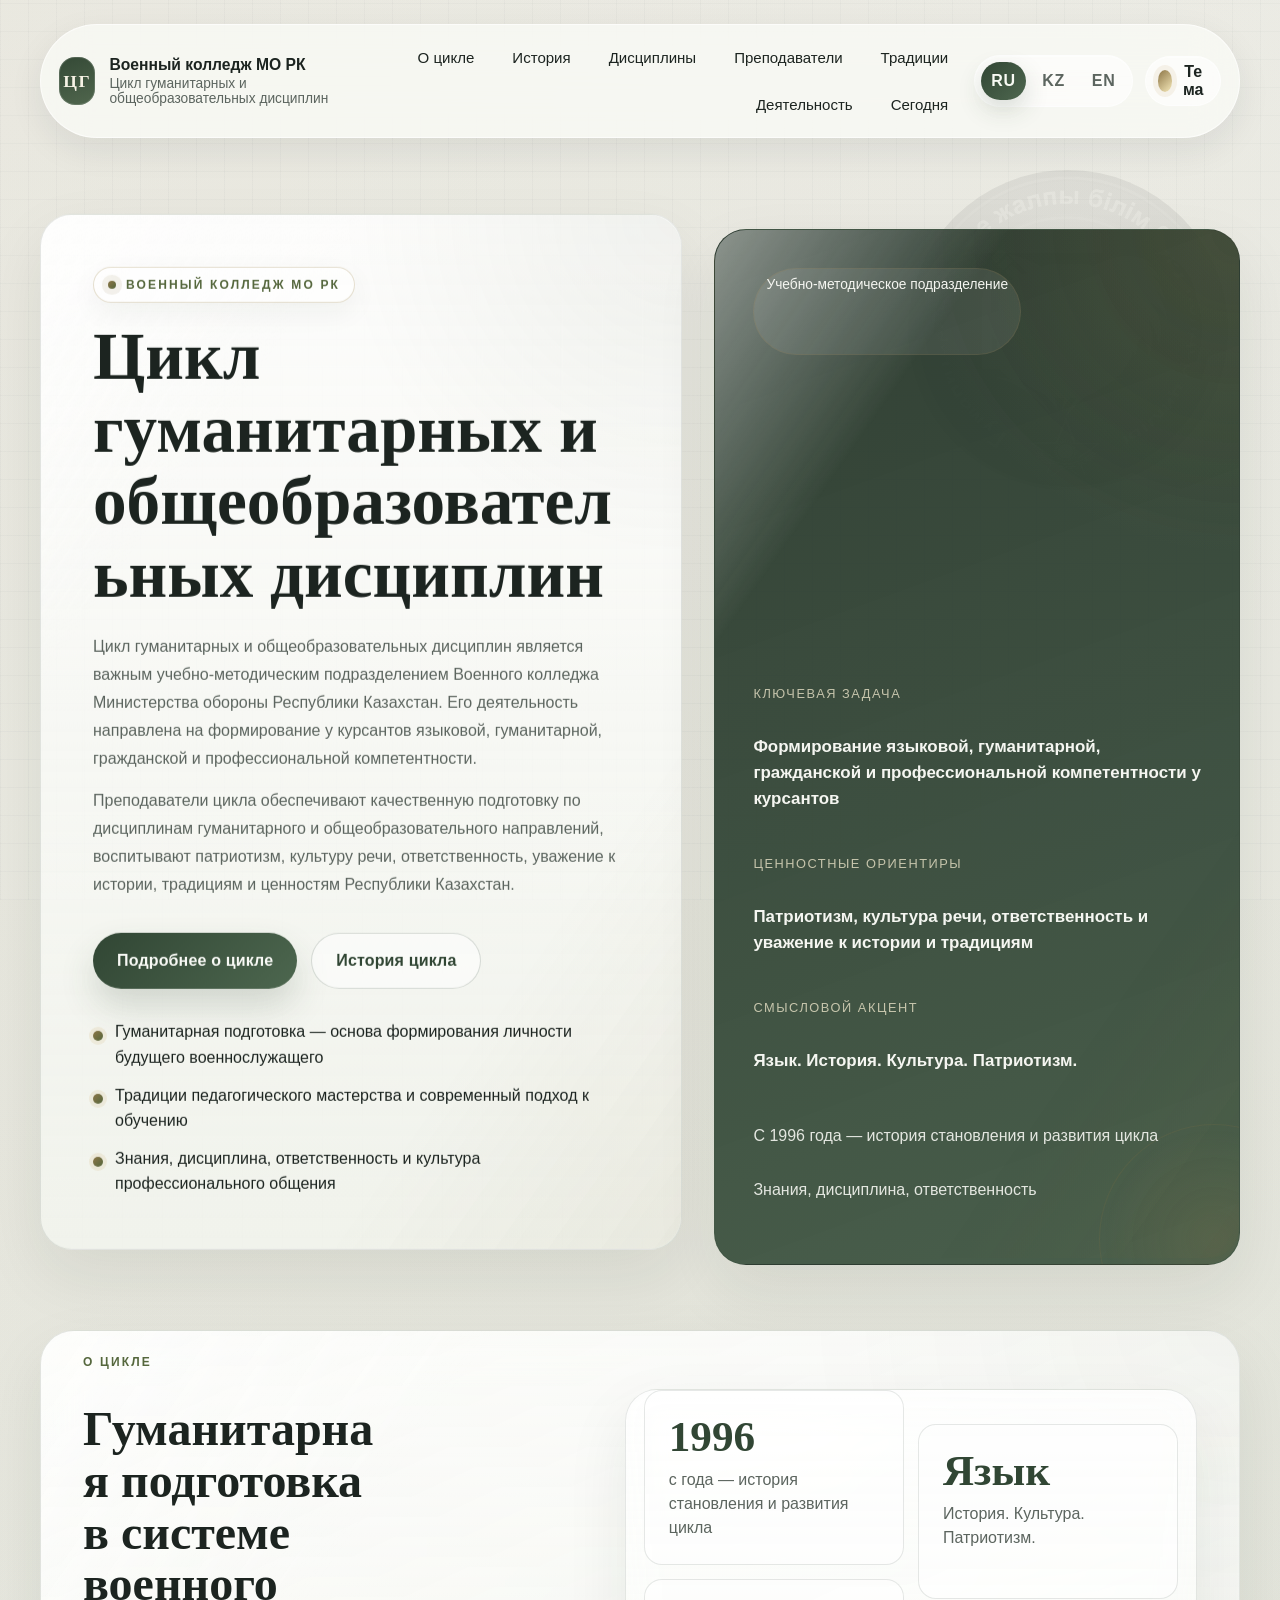
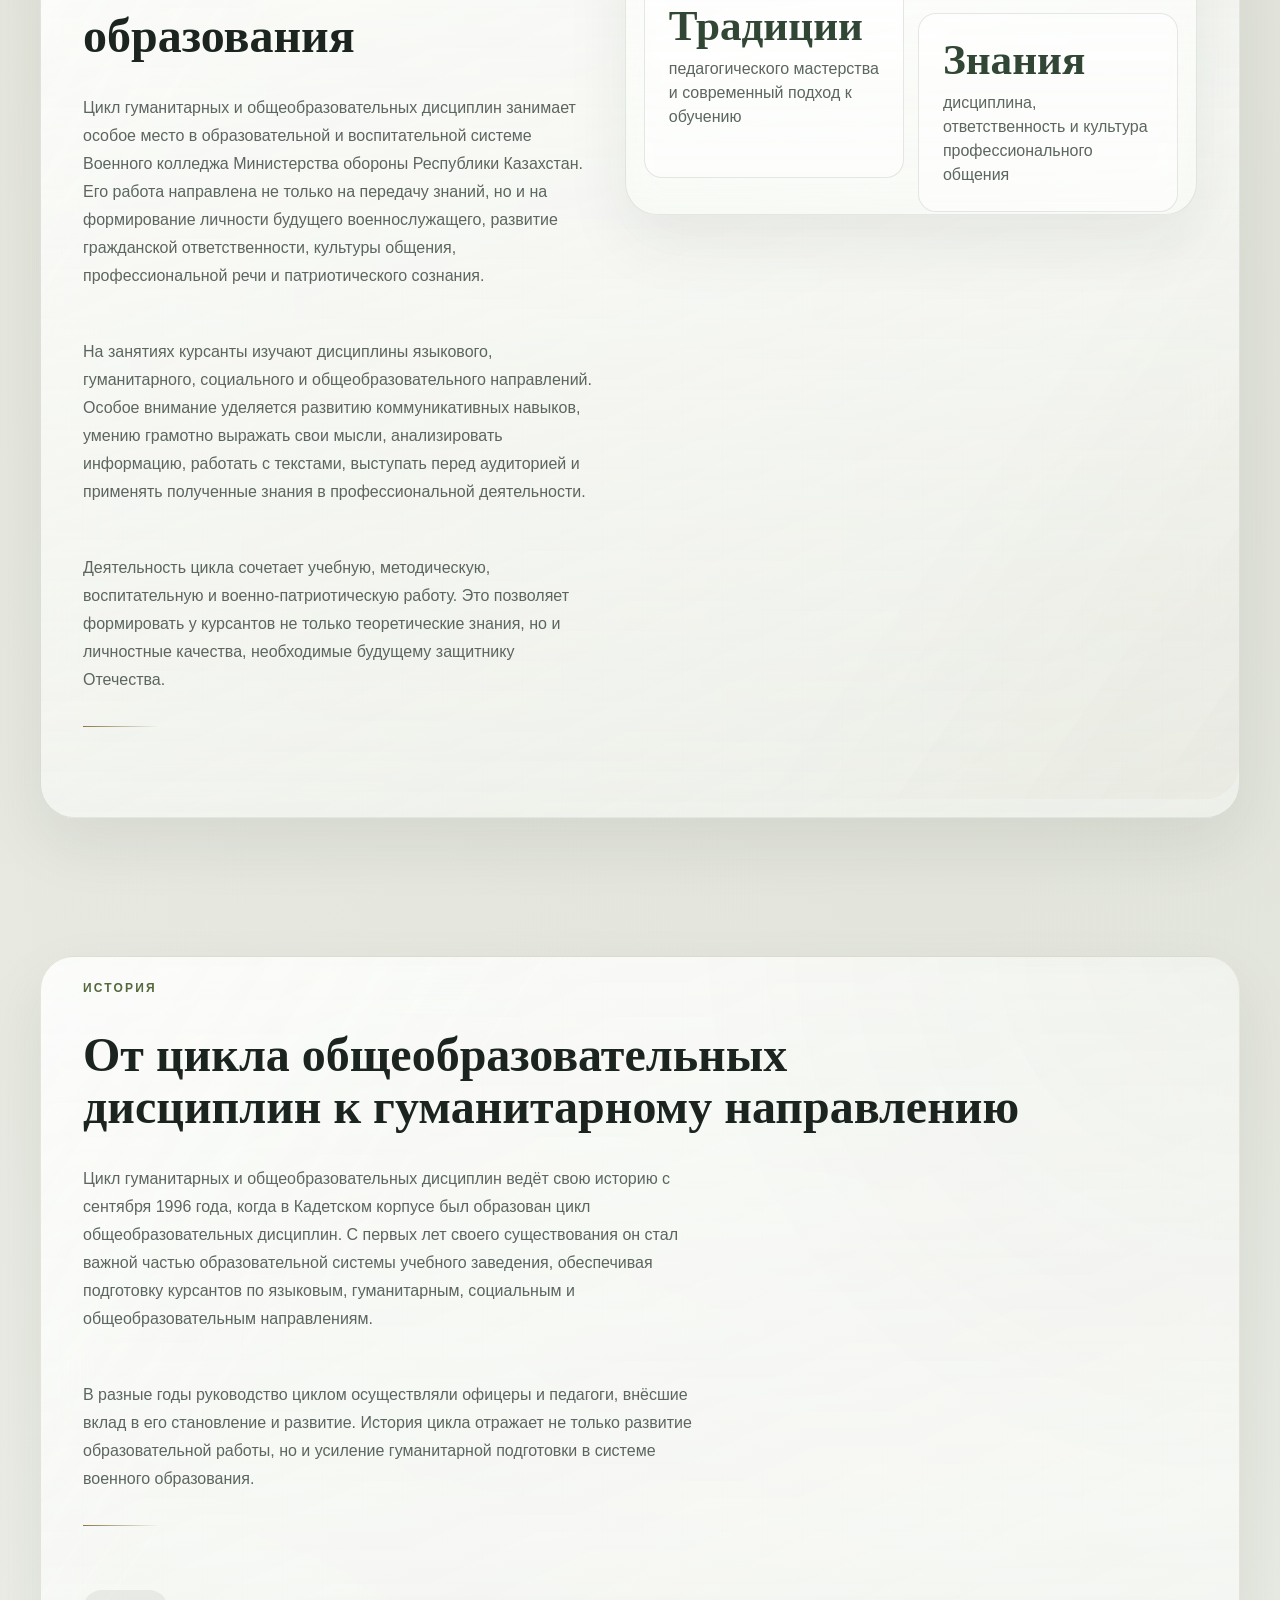
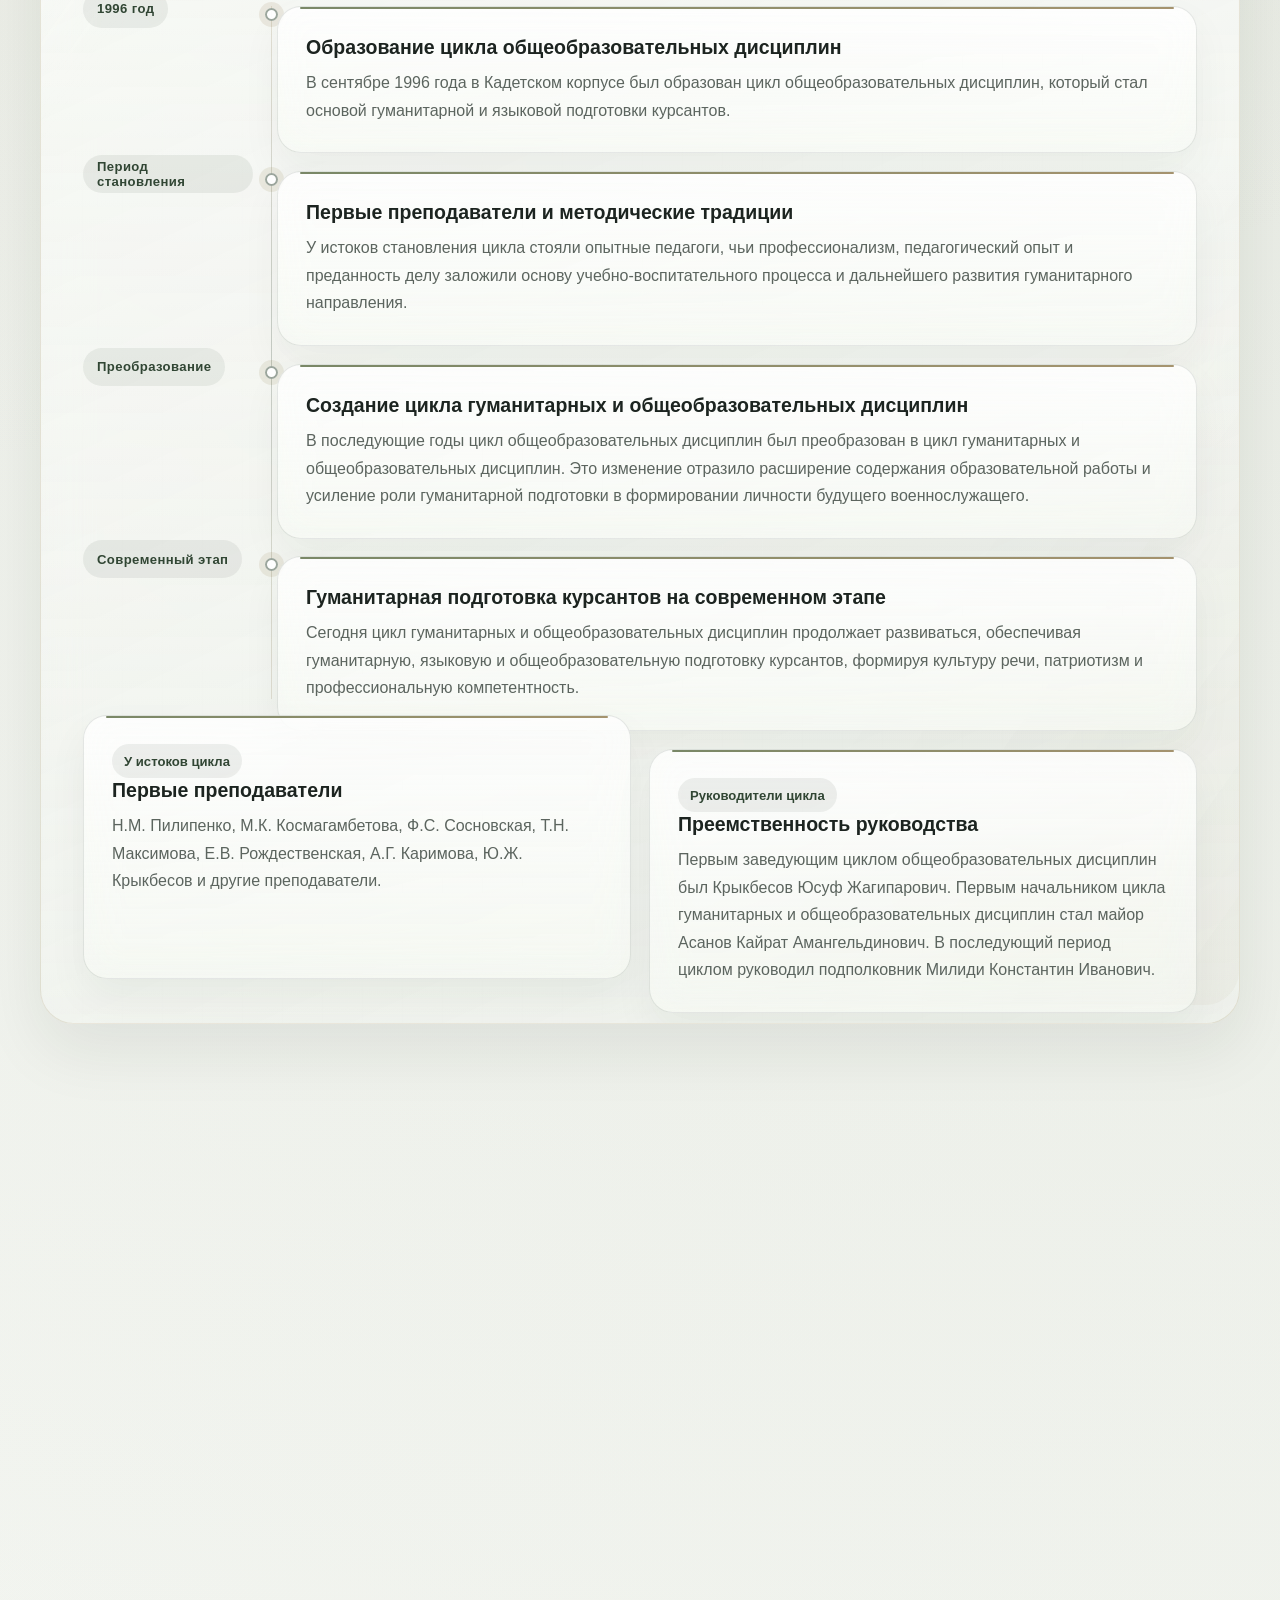
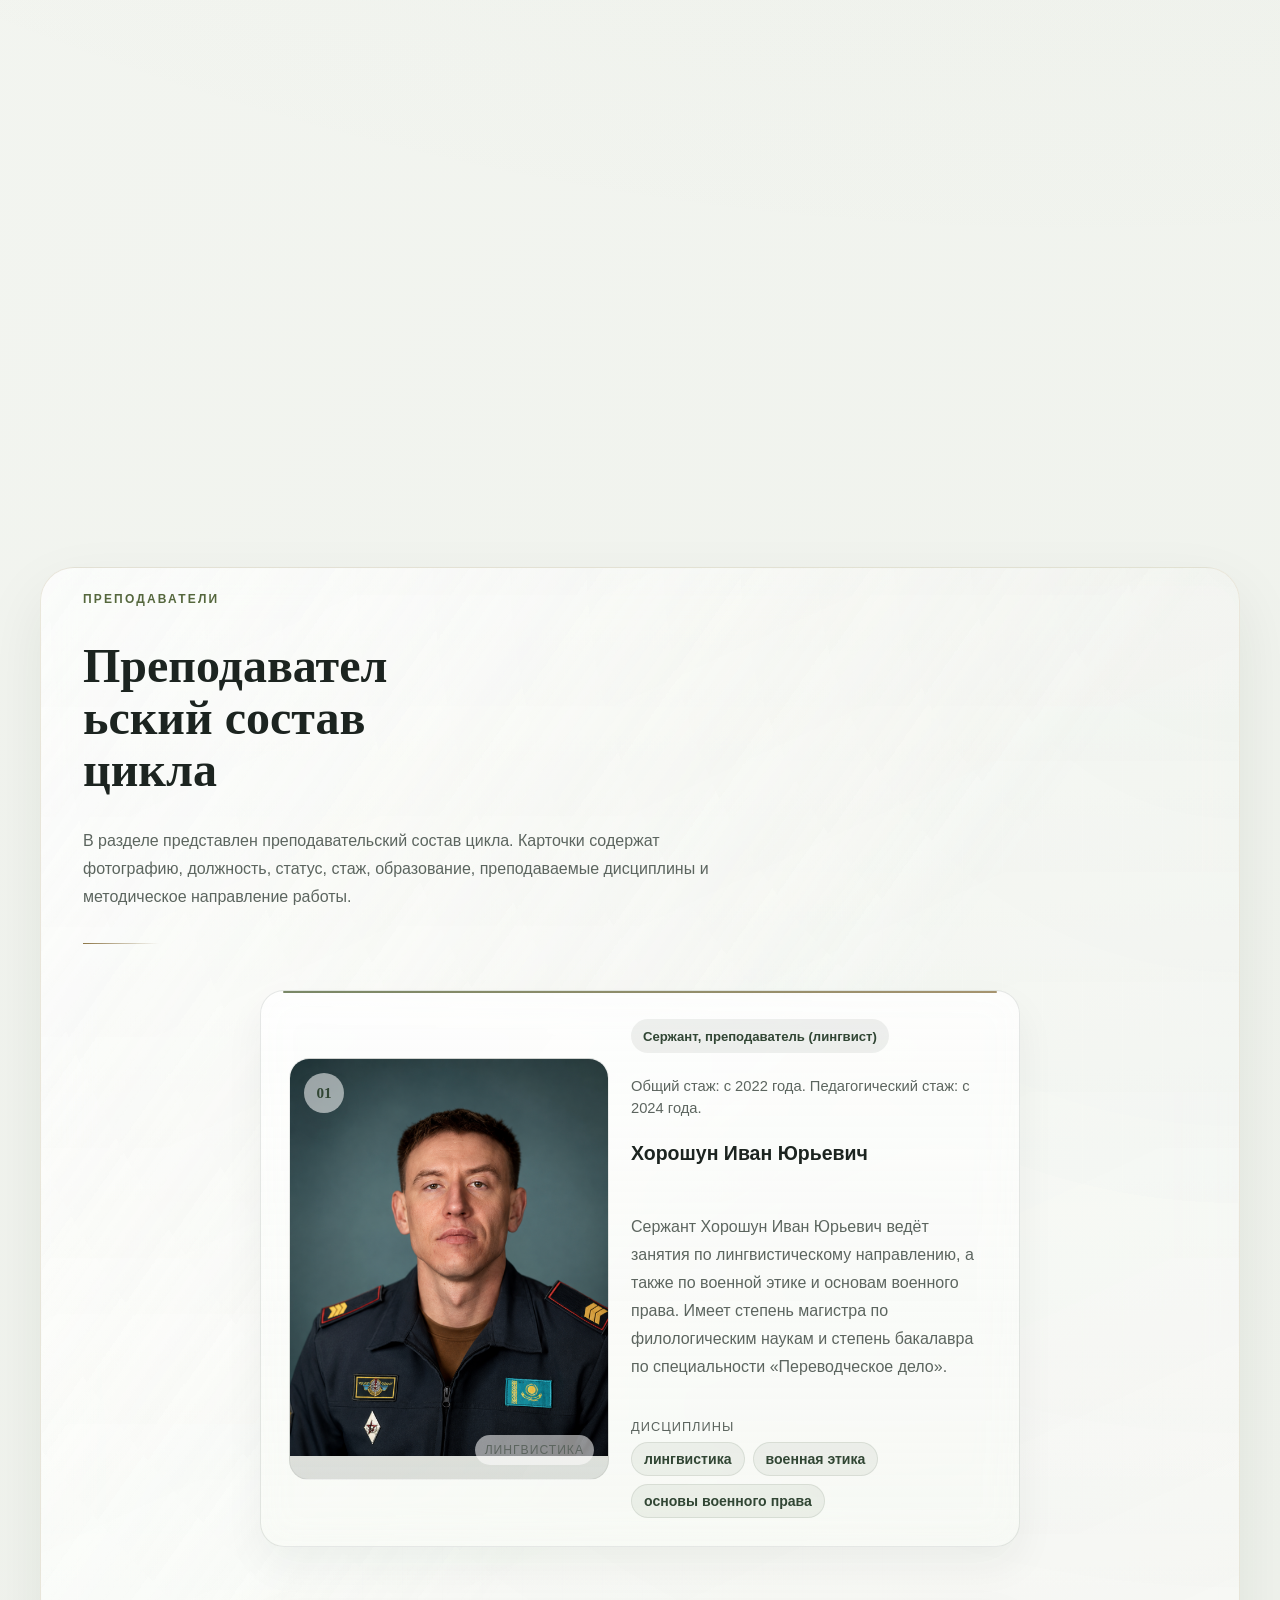
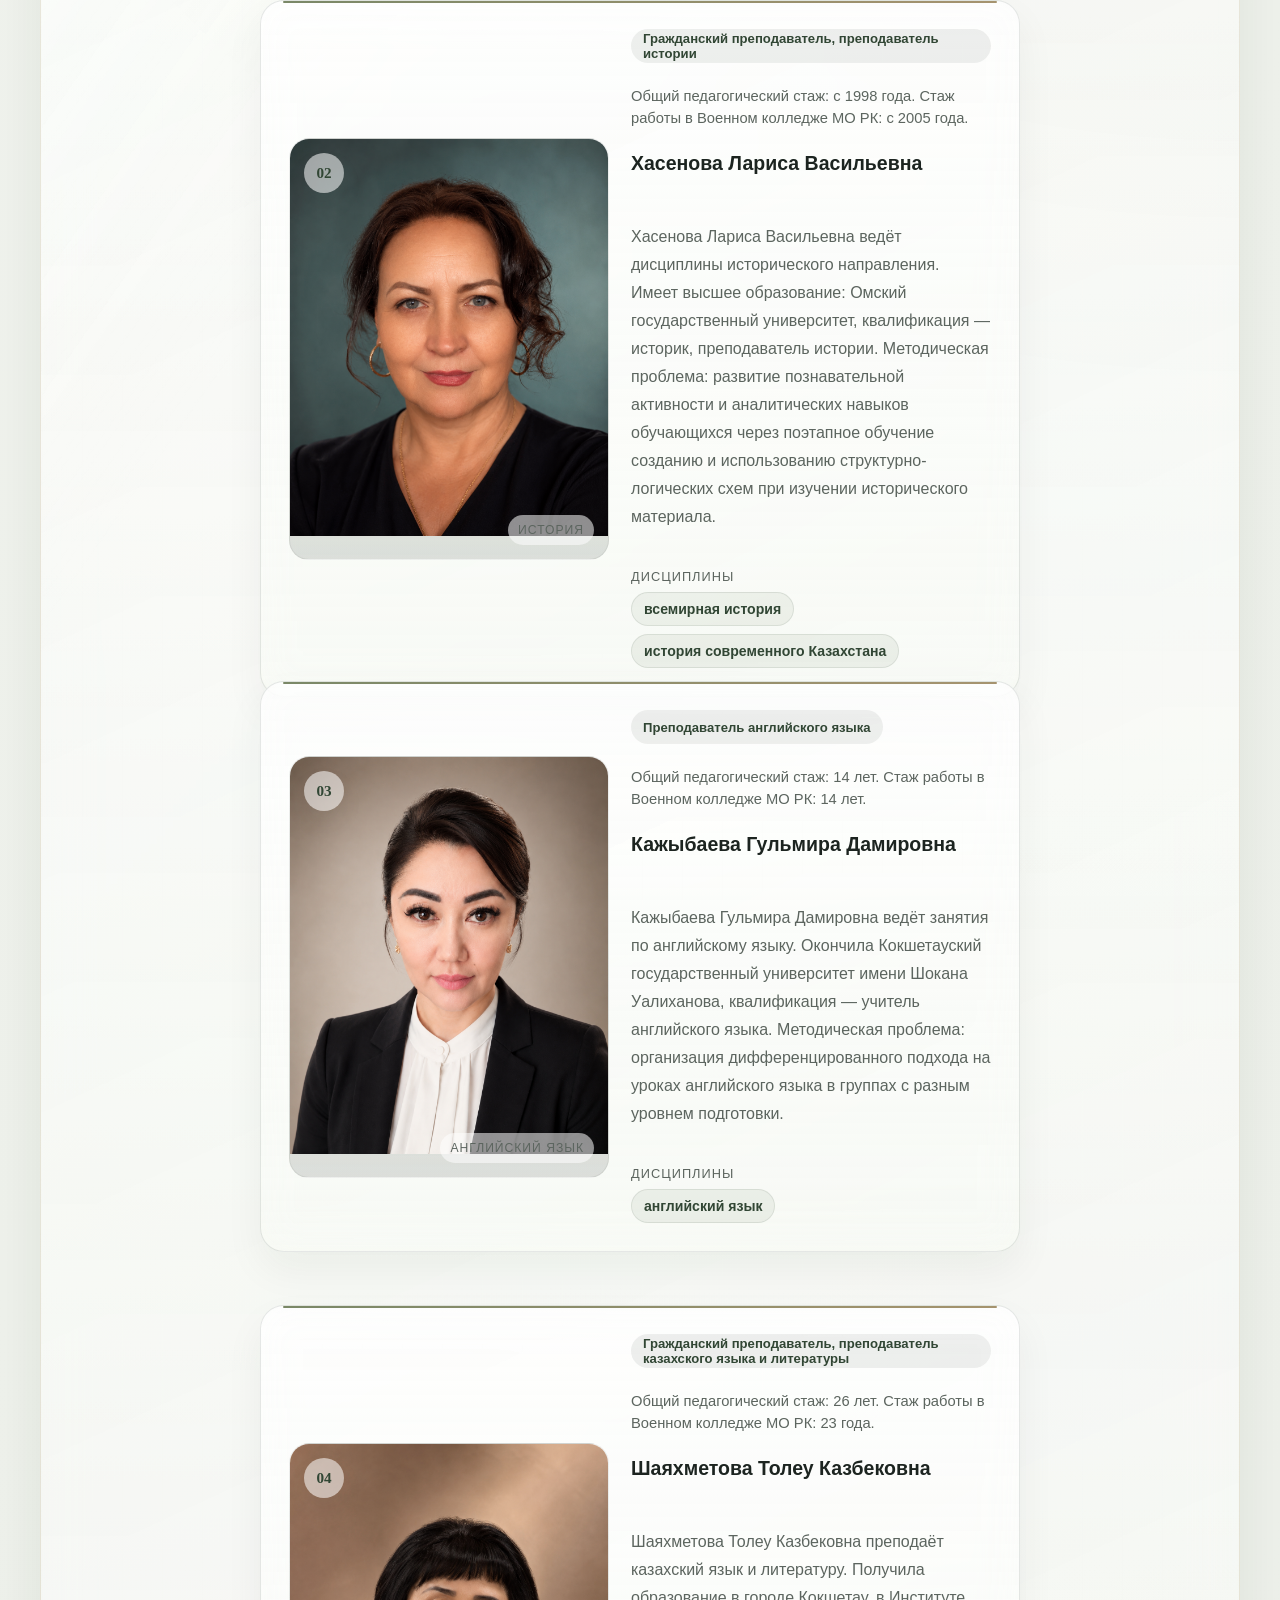
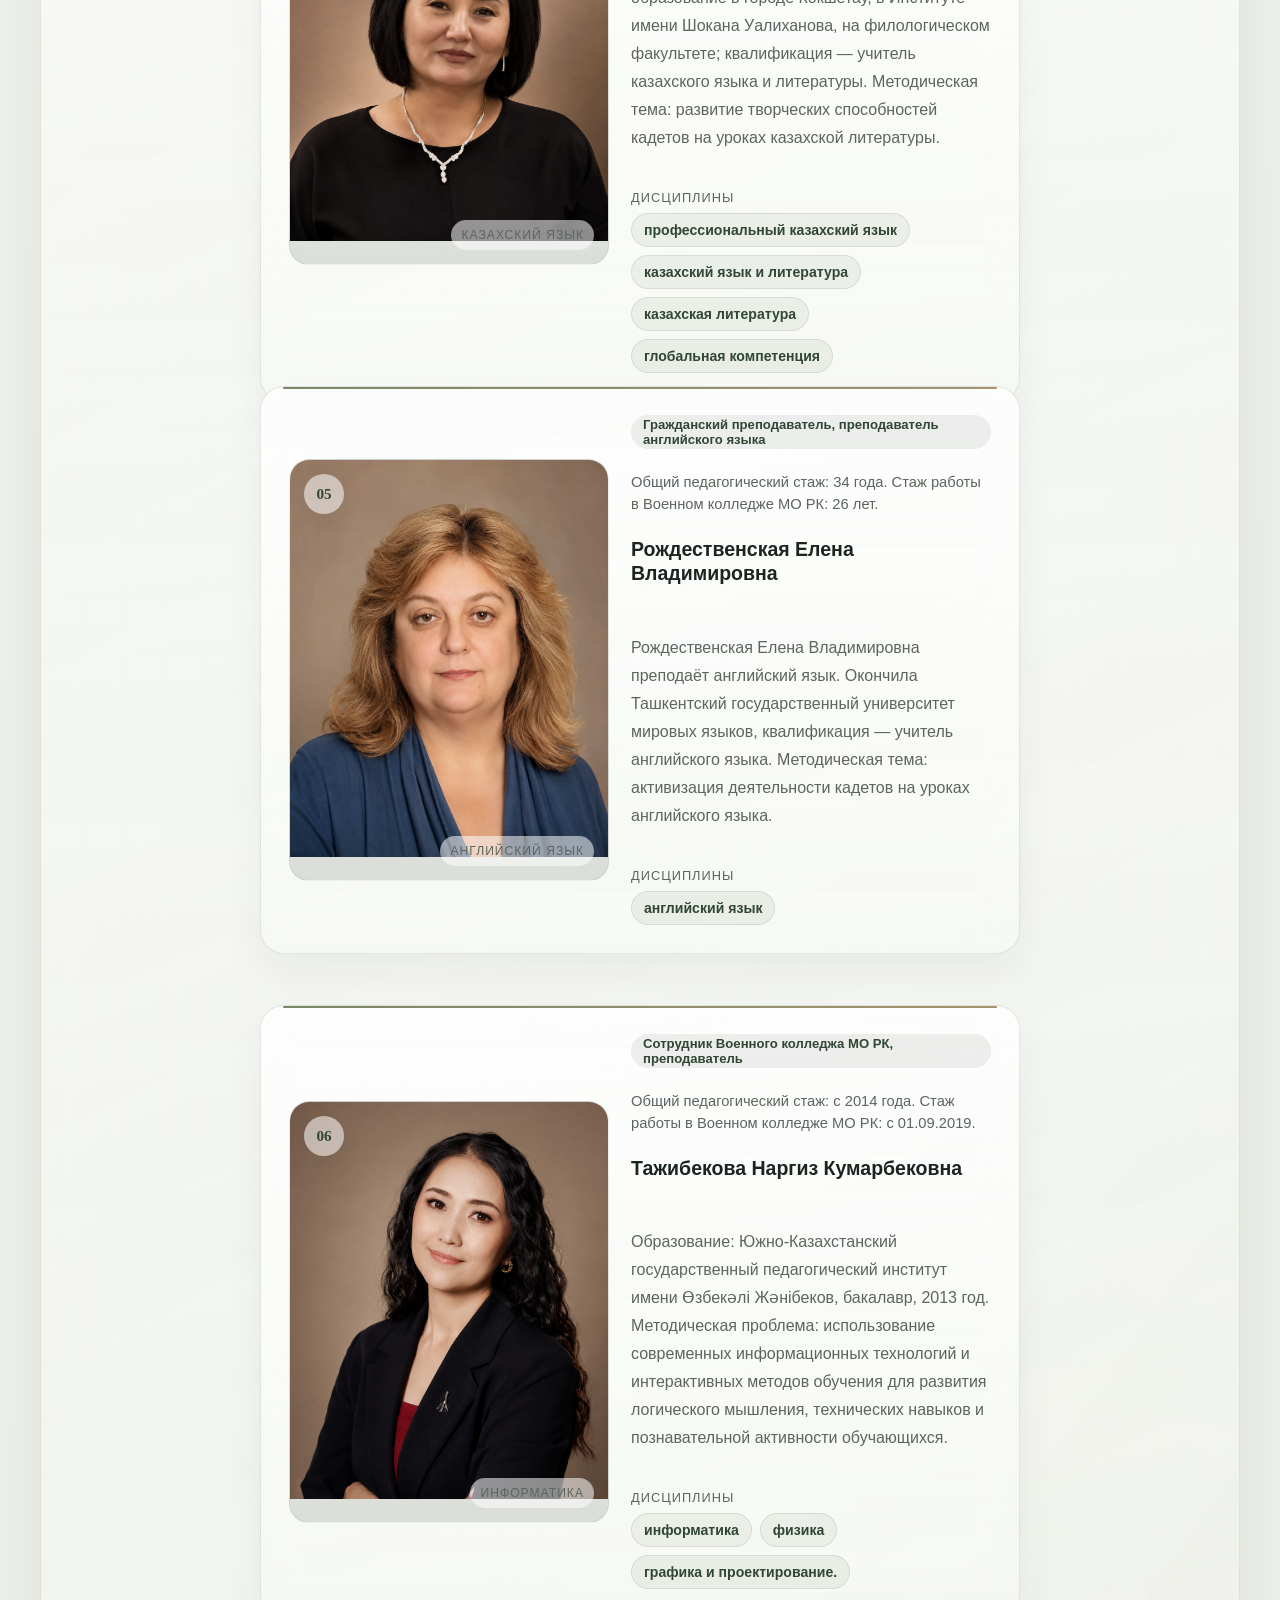
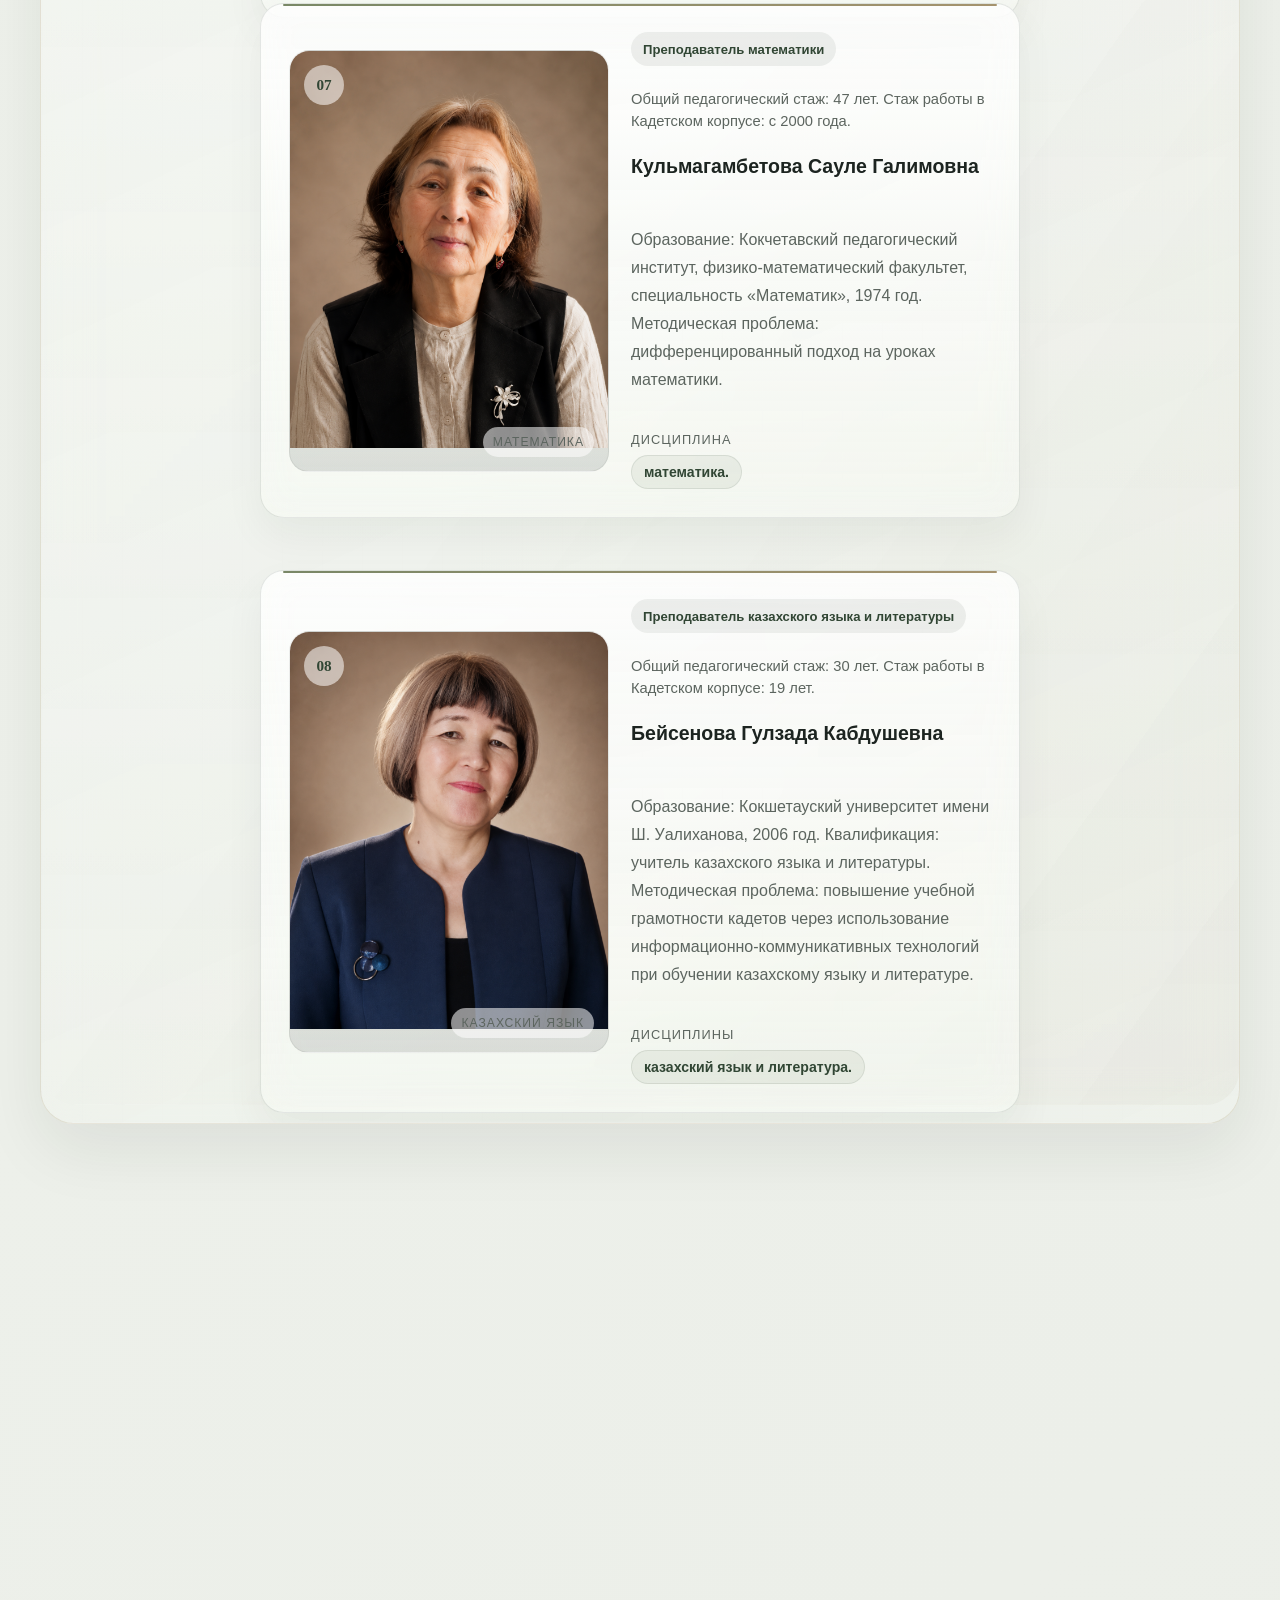
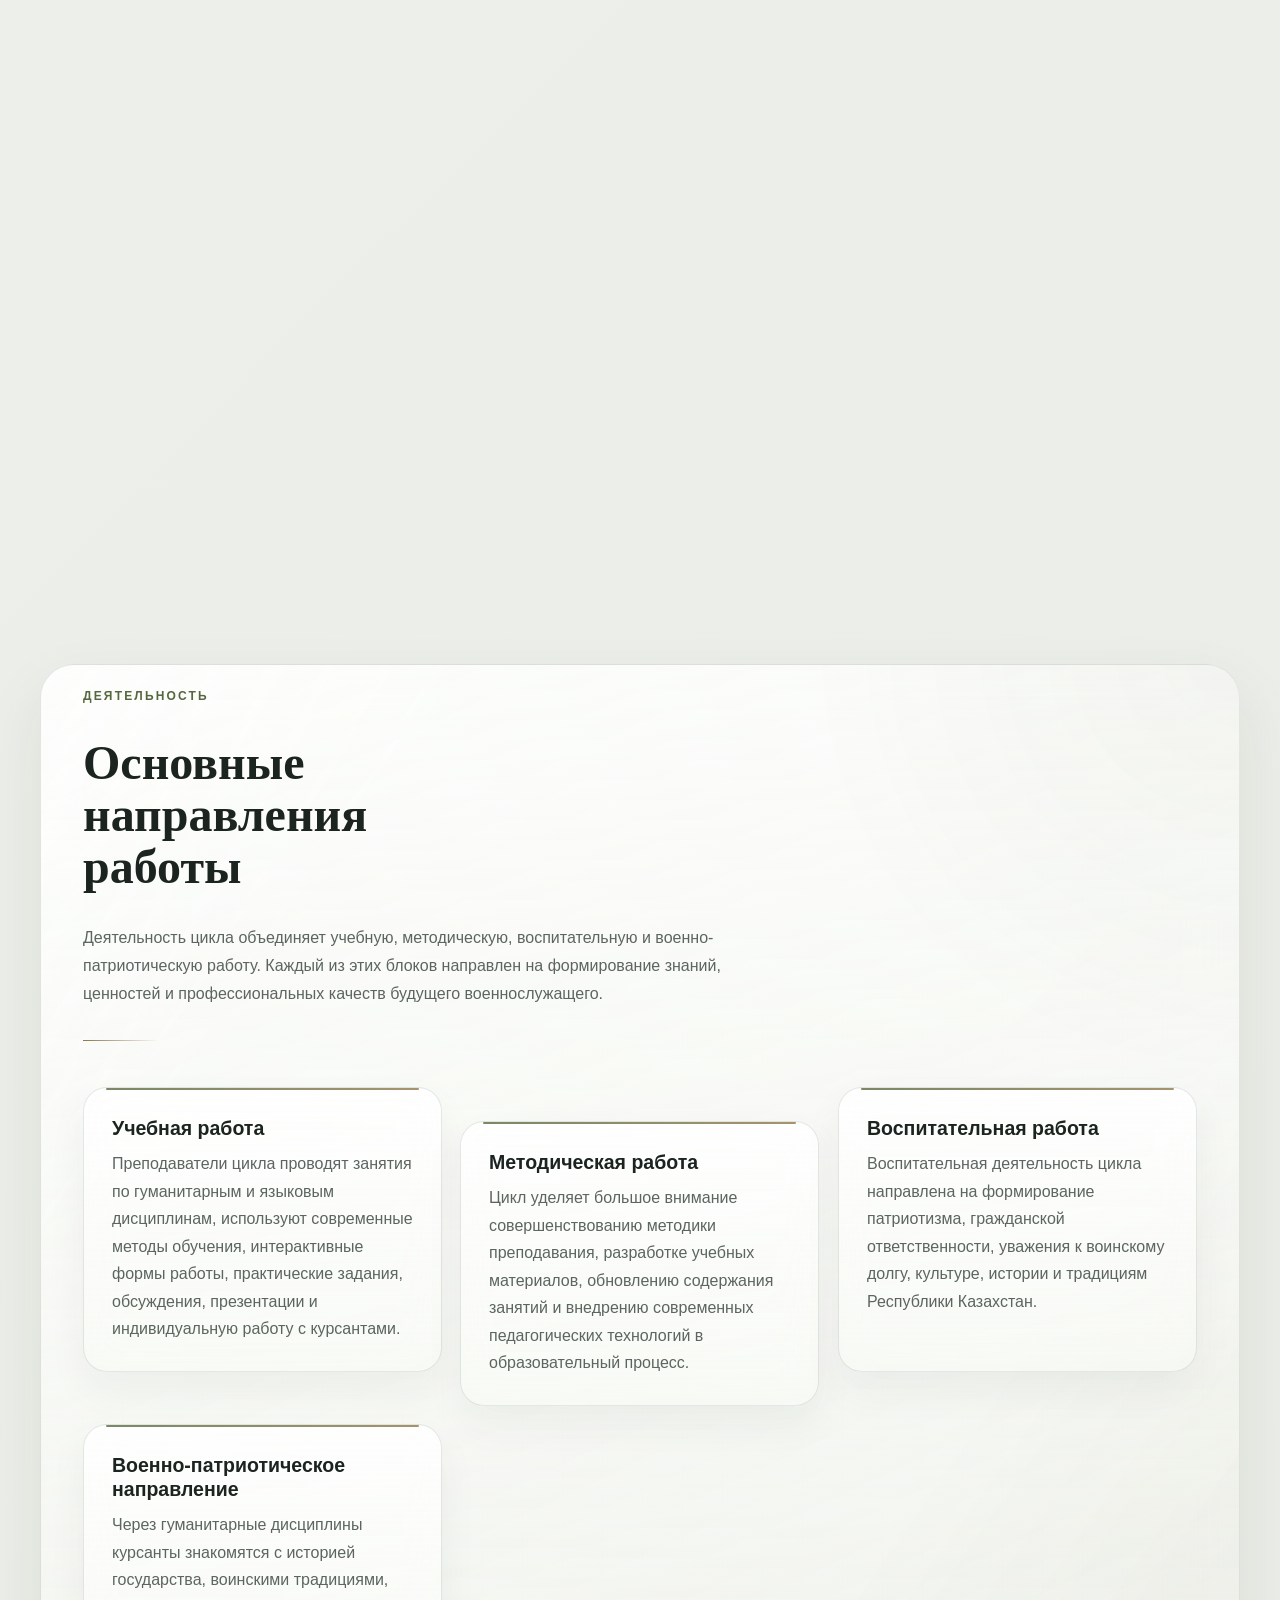
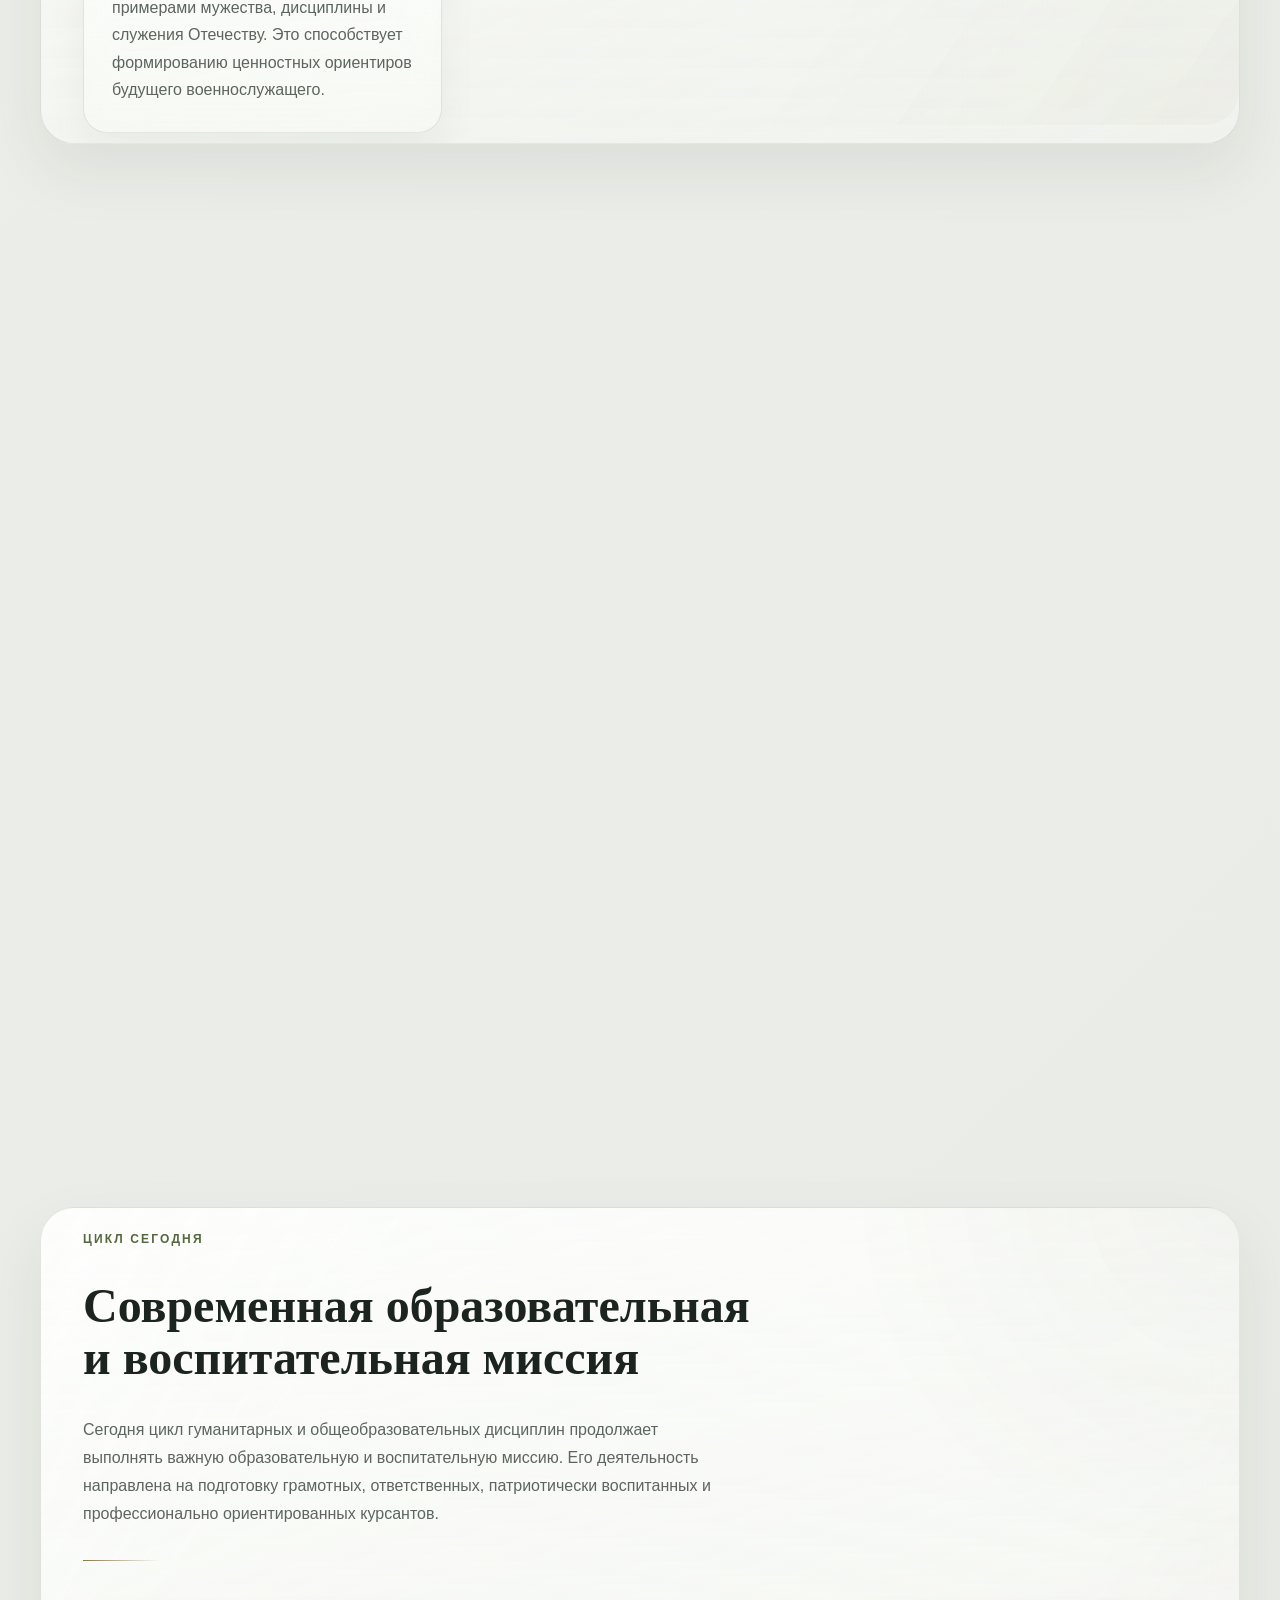
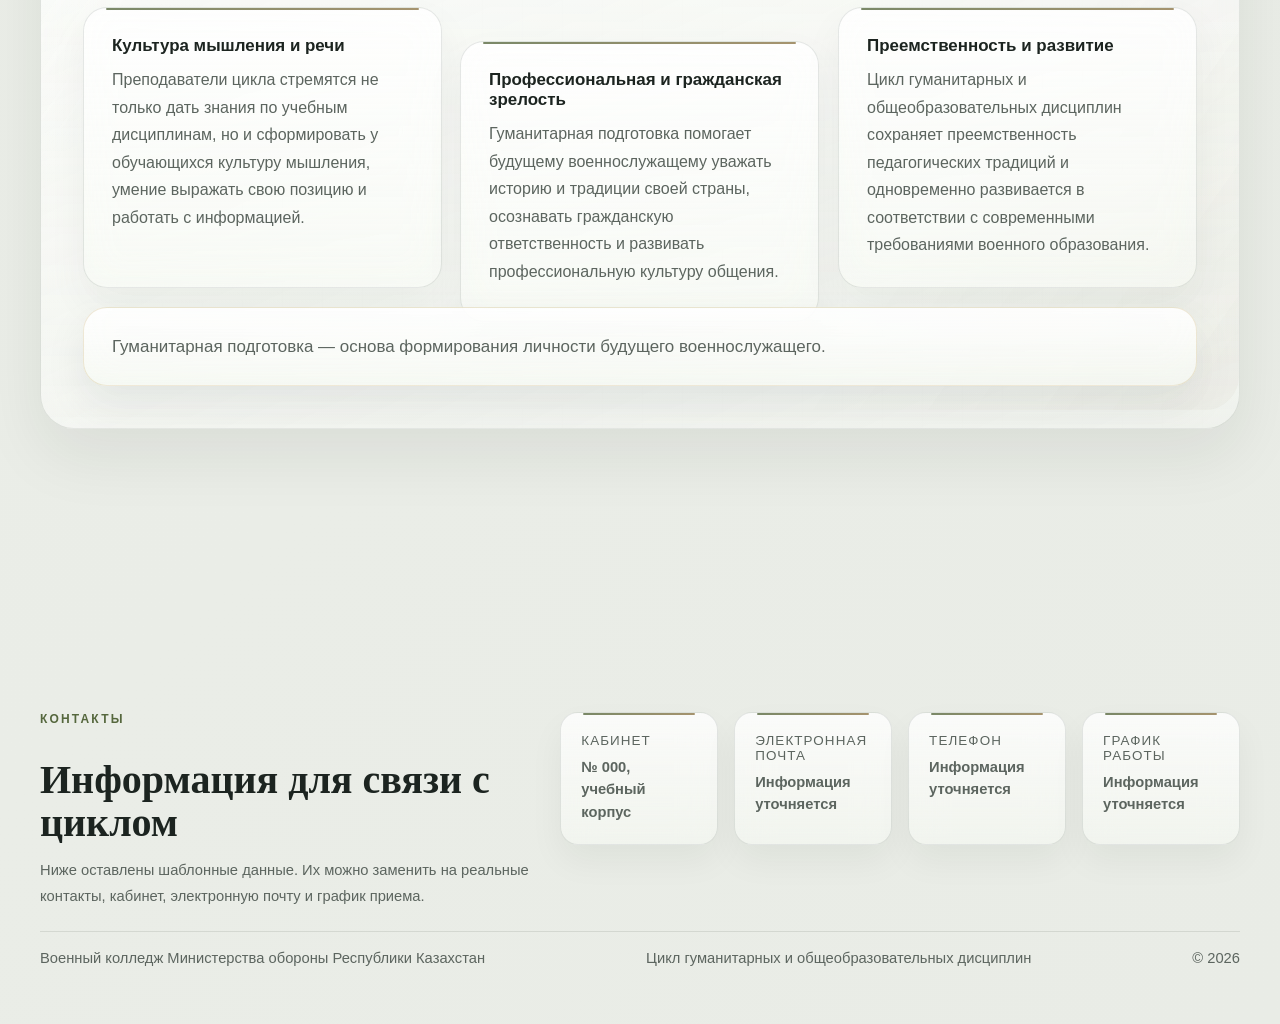
==== index.html @ 35d2b925 "новые учителя" ====
<!DOCTYPE html>
<html lang="ru">
<head>
  <meta charset="UTF-8">
  <meta name="viewport" content="width=device-width, initial-scale=1.0">
  <meta
    name="description"
    content="Официальная страница цикла гуманитарных дисциплин Военного колледжа Министерства обороны Республики Казахстан. Информация о дисциплинах, преподавателях, истории и деятельности цикла."
  >
  <meta
    name="keywords"
    content="цикл гуманитарных дисциплин, Военный колледж МО РК, Министерство обороны Республики Казахстан, гуманитарные дисциплины, кадетский корпус, преподаватели, военное образование, Кокшетау"
  >
  <meta name="robots" content="index, follow">
  <link rel="canonical" href="https://military-college-humanities.pages.dev/">
  <meta property="og:title" content="Цикл гуманитарных дисциплин | Военный колледж МО РК">
  <meta
    property="og:description"
    content="Официальная страница цикла гуманитарных дисциплин Военного колледжа Министерства обороны Республики Казахстан. Информация о дисциплинах, преподавателях, истории и деятельности цикла."
  >
  <meta property="og:type" content="website">
  <meta property="og:url" content="https://military-college-humanities.pages.dev/">
  <title>Цикл гуманитарных дисциплин | Военный колледж МО РК</title>
  <link rel="stylesheet" href="styles.css">
</head>
<body data-theme="light">
  <div class="page-shell">
    <header class="site-header">
      <a class="brand" href="#top" aria-label="На главную" data-i18n-aria-label="brand.homeAria">
        <span class="brand-mark">ЦГ</span>
        <span class="brand-copy">
          <strong data-i18n="brand.college">Военный колледж</strong>
          <span data-i18n="brand.cycle">Цикл гуманитарных и общеобразовательных дисциплин</span>
        </span>
      </a>

      <div class="site-actions">
        <nav class="site-nav" id="site-nav" aria-label="Основная навигация" data-i18n-aria-label="nav.aria">
          <a href="#about" data-i18n="nav.about">О цикле</a>
          <a href="#history" data-i18n="nav.history">История</a>
          <a href="#disciplines" data-i18n="nav.disciplines">Дисциплины</a>
          <a href="#teachers" data-i18n="nav.teachers">Преподаватели</a>
          <a href="#traditions" data-i18n="nav.traditions">Традиции</a>
          <a href="#activity" data-i18n="nav.activity">Деятельность</a>
          <a href="#today" data-i18n="nav.today">Сегодня</a>
        </nav>

        <div class="lang-switcher" aria-label="Переключение языка">
          <button class="lang-button is-active" type="button" data-lang="ru">RU</button>
          <button class="lang-button" type="button" data-lang="kk">KZ</button>
          <button class="lang-button" type="button" data-lang="en">EN</button>
        </div>

        <button
          class="theme-toggle"
          type="button"
          aria-pressed="false"
          aria-label="Switch site theme"
          data-i18n-aria-label="theme.toggleAria"
        >
          <span class="theme-toggle-icon" aria-hidden="true"></span>
          <span class="theme-toggle-text" data-i18n="theme.toggle">Theme</span>
        </button>
      </div>

      <button
        class="menu-toggle"
        type="button"
        aria-expanded="false"
        aria-controls="site-nav"
        data-i18n="menu.toggle"
      >
        Меню
      </button>
    </header>

    <main id="top">
      <section class="hero reveal">
        <div class="hero-copy">
          <p class="eyebrow" data-i18n="hero.eyebrow">Военный колледж МО РК</p>
          <h1 data-i18n="hero.title">Цикл гуманитарных и общеобразовательных дисциплин</h1>
          <p class="hero-text" data-i18n="hero.text1">
            Цикл гуманитарных и общеобразовательных дисциплин является важным учебно-методическим подразделением Военного колледжа Министерства обороны Республики Казахстан. Его деятельность направлена на формирование у курсантов языковой, гуманитарной, гражданской и профессиональной компетентности.
          </p>
          <p class="hero-text hero-text-secondary" data-i18n="hero.text2">
            Преподаватели цикла обеспечивают качественную подготовку по дисциплинам гуманитарного и общеобразовательного направлений, воспитывают патриотизм, культуру речи, ответственность, уважение к истории, традициям и ценностям Республики Казахстан.
          </p>

          <div class="hero-actions">
            <a class="button button-primary" href="#about" data-i18n="hero.primary">Подробнее о цикле</a>
            <a class="button button-secondary" href="#history" data-i18n="hero.secondary">История цикла</a>
          </div>

          <ul class="hero-points">
            <li data-i18n="hero.point1">Подготовка курсантов по гуманитарным и общеобразовательным направлениям</li>
            <li data-i18n="hero.point2">Методическая, воспитательная и исследовательская работа</li>
            <li data-i18n="hero.point3">Поддержка олимпиад, конференций и тематических мероприятий</li>
          </ul>
        </div>

        <aside class="hero-panel">
          <p class="status" data-i18n="hero.status">Учебно-методическое подразделение</p>
          <div class="hero-emblem-frame" aria-hidden="true">
            <img
              class="hero-emblem"
              src="assets/emblem-circle.png"
              alt=""
              loading="lazy"
            >
          </div>
          <div class="hero-panel-block">
            <span class="label" data-i18n="hero.taskLabel">Ключевая задача</span>
            <strong data-i18n="hero.taskText">Формирование языковой, гуманитарной, гражданской и профессиональной компетентности у курсантов</strong>
          </div>
          <div class="hero-panel-block">
            <span class="label" data-i18n="hero.workLabel">Ценностные ориентиры</span>
            <strong data-i18n="hero.workText">Патриотизм, культура речи, ответственность и уважение к истории и традициям</strong>
          </div>
          <div class="hero-panel-block">
            <span class="label" data-i18n="hero.audienceLabel">Смысловой акцент</span>
            <strong data-i18n="hero.audienceText">Язык. История. Культура. Патриотизм.</strong>
          </div>
          <div class="hero-panel-footer">
            <span data-i18n="hero.footerHead">С 1996 года — история становления и развития цикла</span>
            <span data-i18n="hero.footerRoom">Знания, дисциплина, ответственность</span>
          </div>
        </aside>
      </section>

      <section class="section section-stack" id="about">
        <div class="section-shell split-section reveal">
          <div class="section-heading">
            <p class="eyebrow" data-i18n="about.eyebrow">О цикле</p>
            <h2 data-i18n="about.title">Назначение и роль цикла в подготовке курсантов</h2>
            <p class="section-text" data-i18n="about.text1">
              Цикл гуманитарных и общеобразовательных дисциплин координирует преподавание
              предметов, которые развивают мышление, языковую грамотность, правовую и
              историческую культуру, а также поддерживают воспитание патриотизма,
              ответственности и уважения к службе.
            </p>
            <p class="section-text" data-i18n="about.text2">
              На занятиях курсанты изучают дисциплины языкового, гуманитарного, социального и общеобразовательного направлений. Особое внимание уделяется развитию коммуникативных навыков, умению грамотно выражать свои мысли, анализировать информацию, работать с текстами, выступать перед аудиторией и применять полученные знания в профессиональной деятельности.
            </p>
            <p class="section-text" data-i18n="about.text3">
              Деятельность цикла сочетает учебную, методическую, воспитательную и военно-патриотическую работу. Это позволяет формировать у курсантов не только теоретические знания, но и личностные качества, необходимые будущему защитнику Отечества.
            </p>
          </div>

          <div class="stats-panel">
            <div class="stat">
              <strong data-i18n="about.stat1Value">1996</strong>
              <span data-i18n="about.stat1">с года — история становления и развития цикла</span>
            </div>
            <div class="stat">
              <strong data-i18n="about.stat2Value">Язык</strong>
              <span data-i18n="about.stat2">История. Культура. Патриотизм.</span>
            </div>
            <div class="stat">
              <strong data-i18n="about.stat3Value">Традиции</strong>
              <span data-i18n="about.stat3">педагогического мастерства и современный подход к обучению</span>
            </div>
            <div class="stat">
              <strong data-i18n="about.stat4Value">Знания</strong>
              <span data-i18n="about.stat4">дисциплина, ответственность и культура профессионального общения</span>
            </div>
          </div>
        </div>
      </section>

      <section class="section section-stack" id="history">
        <div class="section-shell reveal">
          <div class="section-heading">
            <p class="eyebrow" data-i18n="history.eyebrow">История</p>
            <h2 data-i18n="history.title">От цикла общеобразовательных дисциплин к гуманитарному направлению</h2>
            <p class="section-text" data-i18n="history.text1">
              Цикл гуманитарных и общеобразовательных дисциплин ведёт свою историю с сентября 1996 года, когда в Кадетском корпусе был образован цикл общеобразовательных дисциплин. С первых лет своего существования он стал важной частью образовательной системы учебного заведения, обеспечивая подготовку курсантов по языковым, гуманитарным, социальным и общеобразовательным направлениям.
            </p>
            <p class="section-text" data-i18n="history.text2">
              В разные годы руководство циклом осуществляли офицеры и педагоги, внёсшие вклад в его становление и развитие. История цикла отражает не только развитие образовательной работы, но и усиление гуманитарной подготовки в системе военного образования.
            </p>
          </div>

          <div class="history-timeline">
            <article class="timeline-item">
              <div class="timeline-period" data-i18n="history.item1Period">1996 год</div>
              <div class="timeline-card">
                <h3 data-i18n="history.item1Title">Образование цикла общеобразовательных дисциплин</h3>
                <p data-i18n="history.item1Text">
                  В сентябре 1996 года в Кадетском корпусе был образован цикл общеобразовательных дисциплин, который стал основой гуманитарной и языковой подготовки курсантов.
                </p>
              </div>
            </article>

            <article class="timeline-item">
              <div class="timeline-period" data-i18n="history.item2Period">Период становления</div>
              <div class="timeline-card">
                <h3 data-i18n="history.item2Title">Первые преподаватели и методические традиции</h3>
                <p data-i18n="history.item2Text">
                  У истоков становления цикла стояли опытные педагоги, чьи профессионализм, педагогический опыт и преданность делу заложили основу учебно-воспитательного процесса и дальнейшего развития гуманитарного направления.
                </p>
              </div>
            </article>

            <article class="timeline-item">
              <div class="timeline-period" data-i18n="history.item3Period">Преобразование</div>
              <div class="timeline-card">
                <h3 data-i18n="history.item3Title">Создание цикла гуманитарных и общеобразовательных дисциплин</h3>
                <p data-i18n="history.item3Text">
                  В последующие годы цикл общеобразовательных дисциплин был преобразован в цикл гуманитарных и общеобразовательных дисциплин. Это изменение отразило расширение содержания образовательной работы и усиление роли гуманитарной подготовки в формировании личности будущего военнослужащего.
                </p>
              </div>
            </article>

            <article class="timeline-item">
              <div class="timeline-period" data-i18n="history.item4Period">Современный этап</div>
              <div class="timeline-card">
                <h3 data-i18n="history.item4Title">Гуманитарная подготовка курсантов на современном этапе</h3>
                <p data-i18n="history.item4Text">
                  Сегодня цикл гуманитарных и общеобразовательных дисциплин продолжает развиваться, обеспечивая гуманитарную, языковую и общеобразовательную подготовку курсантов, формируя культуру речи, патриотизм и профессиональную компетентность.
                </p>
              </div>
            </article>
          </div>

          <div class="history-support">
            <article class="history-note">
              <span class="event-tag" data-i18n="history.originsLabel">У истоков цикла</span>
              <h3 data-i18n="history.originsTitle">Первые преподаватели</h3>
              <p data-i18n="history.originsText">
                Н.М. Пилипенко, М.К. Космагамбетова, Ф.С. Сосновская, Т.Н. Максимова, Е.В. Рождественская, А.Г. Каримова, Ю.Ж. Крыкбесов и другие преподаватели.
              </p>
            </article>

            <article class="history-note">
              <span class="event-tag" data-i18n="history.leadershipLabel">Руководители цикла</span>
              <h3 data-i18n="history.leadershipTitle">Преемственность руководства</h3>
              <p data-i18n="history.leadershipText">
                Первым заведующим циклом общеобразовательных дисциплин был Крыкбесов Юсуф Жагипарович. Первым начальником цикла гуманитарных и общеобразовательных дисциплин стал майор Асанов Кайрат Амангельдинович. В последующий период циклом руководил подполковник Милиди Константин Иванович.
              </p>
            </article>

          </div>
        </div>
      </section>

      <section class="section section-stack" id="disciplines">
        <div class="section-shell reveal">
          <div class="section-heading">
            <p class="eyebrow" data-i18n="disciplines.eyebrow">Дисциплины</p>
            <h2 data-i18n="disciplines.title">Дисциплины цикла</h2>
            <p class="section-text" data-i18n="disciplines.text1">
              На разных этапах развития цикл обеспечивал преподавание дисциплин гуманитарного, языкового, социального и общеобразовательного направлений.
            </p>
          </div>

          <div class="discipline-layout">
            <article class="discipline-summary-card">
              <span class="card-index" data-i18n="disciplines.summaryLabel">Направления подготовки</span>
              <h3 data-i18n="disciplines.summaryTitle">Языковые, гуманитарные, социальные и прикладные дисциплины</h3>
              <p data-i18n="disciplines.summaryText">
                Дисциплины цикла направлены на развитие общей культуры курсантов, формирование грамотной устной и письменной речи, расширение кругозора, развитие критического мышления и подготовку к профессиональному общению в военной среде.
              </p>
            </article>

            <div class="discipline-pill-grid">
              <span class="discipline-pill" data-i18n="disciplines.item1">Казахский язык</span>
              <span class="discipline-pill" data-i18n="disciplines.item2">Профессиональный казахский язык</span>
              <span class="discipline-pill" data-i18n="disciplines.item3">Английский язык</span>
              <span class="discipline-pill" data-i18n="disciplines.item4">Профессиональный английский язык</span>
              <span class="discipline-pill" data-i18n="disciplines.item5">История Казахстана</span>
              <span class="discipline-pill" data-i18n="disciplines.item6">Всемирная история</span>
              <span class="discipline-pill" data-i18n="disciplines.item7">Философия</span>
              <span class="discipline-pill" data-i18n="disciplines.item8">Культурология</span>
              <span class="discipline-pill" data-i18n="disciplines.item9">Социология и политология</span>
              <span class="discipline-pill" data-i18n="disciplines.item10">Основы экономики</span>
              <span class="discipline-pill" data-i18n="disciplines.item11">Менеджмент</span>
              <span class="discipline-pill" data-i18n="disciplines.item12">Информатика и информационные технологии</span>
              <span class="discipline-pill" data-i18n="disciplines.item13">Военная этика</span>
              <span class="discipline-pill" data-i18n="disciplines.item14">Религиоведение</span>
              <span class="discipline-pill" data-i18n="disciplines.item15">Логика</span>
              <span class="discipline-pill" data-i18n="disciplines.item16">Военный менеджмент и логистика</span>
              <span class="discipline-pill" data-i18n="disciplines.item17">История современных войн</span>
            </div>
          </div>

          <p class="section-text discipline-note" data-i18n="disciplines.text2">
            Дисциплины цикла направлены на развитие общей культуры курсантов, формирование грамотной устной и письменной речи, расширение кругозора, развитие критического мышления и подготовку к профессиональному общению в военной среде.
          </p>
        </div>
      </section>

      <section class="section section-stack" id="teachers">
        <div class="section-shell reveal">
          <div class="section-heading">
            <p class="eyebrow" data-i18n="teachers.eyebrow">Преподаватели</p>
            <h2 data-i18n="teachers.title">Педагогический состав цикла</h2>
            <p class="section-text" data-i18n="teachers.text">
              В этом разделе можно разместить фотографии преподавателей цикла, краткие биографии, квалификацию, педагогический стаж и перечень преподаваемых дисциплин. Ниже сохранён удобный формат карточек, который можно заполнить реальными данными.
            </p>
          </div>

          <div class="teacher-grid teacher-grid-single">
            <article class="teacher-card">
              <div class="teacher-photo teacher-photo-real">
                <img src="assets/khoroshun-ivan.png" alt="Хорошун Иван Юрьевич" loading="lazy">
                <span class="teacher-index">01</span>
                <span class="teacher-photo-label" data-i18n="teachers.card1PhotoLabel">Лингвистика</span>
              </div>
              <span class="teacher-role" data-i18n="teachers.card1Role">Руководитель цикла</span>
              <span class="teacher-detail" data-i18n="teachers.card1Experience">Стаж: информация уточняется</span>
              <h3 class="teacher-name" data-i18n="teachers.card1Name">Фамилия Имя Отчество</h3>
              <p class="teacher-bio" data-i18n="teachers.card1Bio">Краткая биография: образование, педагогический стаж, квалификационная категория, научно-методические интересы и основные направления работы.</p>
              <p class="teacher-subjects" data-i18n="teachers.card1Subjects">Дисциплины: руководство циклом, методическая работа, гуманитарные дисциплины</p>
            </article>

            <article class="teacher-card">
              <div class="teacher-photo teacher-photo-real">
                <img src="assets/khasenova-larisa.png" alt="Хасенова Лариса Васильевна" loading="lazy">
                <span class="teacher-index">02</span>
                <span class="teacher-photo-label" data-i18n="teachers.card2PhotoLabel">История</span>
              </div>
              <span class="teacher-role" data-i18n="teachers.card2Role">Преподаватель казахского языка</span>
              <span class="teacher-detail" data-i18n="teachers.card2Experience">Стаж: информация уточняется</span>
              <h3 class="teacher-name" data-i18n="teachers.card2Name">Фамилия Имя Отчество</h3>
              <p class="teacher-bio" data-i18n="teachers.card2Bio">Здесь можно указать профессиональный путь преподавателя, участие в методической работе, результаты курсантов и основные формы учебной деятельности.</p>
              <p class="teacher-subjects" data-i18n="teachers.card2Subjects">Дисциплины: казахский язык, профессиональный казахский язык</p>
            </article>

            <article class="teacher-card">
              <div class="teacher-photo teacher-photo-real">
                <img src="assets/kazhybayeva-gulmira.png" alt="Кажыбаева Гульмира Дамировна" loading="lazy">
                <span class="teacher-index">03</span>
                <span class="teacher-photo-label" data-i18n="teachers.card3PhotoLabel">Английский язык</span>
              </div>
              <span class="teacher-role" data-i18n="teachers.card3Role">Преподаватель английского языка</span>
              <span class="teacher-detail" data-i18n="teachers.card3Experience">Стаж: информация уточняется</span>
              <h3 class="teacher-name" data-i18n="teachers.card3Name">Фамилия Имя Отчество</h3>
              <p class="teacher-bio" data-i18n="teachers.card3Bio">Подходит для информации о повышении квалификации, авторских материалах, языковых компетенциях и внеаудиторной работе с обучающимися.</p>
              <p class="teacher-subjects" data-i18n="teachers.card3Subjects">Дисциплины: английский язык, профессиональный английский язык</p>
            </article>

            <article class="teacher-card">
              <div class="teacher-photo teacher-photo-real">
                <img src="assets/shayakhmetova-toleu.png" alt="Шаяхметова Толеу Казбековна" loading="lazy">
                <span class="teacher-index">04</span>
                <span class="teacher-photo-label" data-i18n="teachers.card4PhotoLabel">Казахский язык</span>
              </div>
              <span class="teacher-role" data-i18n="teachers.card4Role">Преподаватель истории и общественных дисциплин</span>
              <span class="teacher-detail" data-i18n="teachers.card4Experience">Стаж: информация уточняется</span>
              <h3 class="teacher-name" data-i18n="teachers.card4Name">Фамилия Имя Отчество</h3>
              <p class="teacher-bio" data-i18n="teachers.card4Bio">В этом блоке удобно показать педагогическое кредо, достижения, участие в воспитательных мероприятиях и работу по военно-патриотическому направлению.</p>
              <p class="teacher-subjects" data-i18n="teachers.card4Subjects">Дисциплины: история Казахстана, всемирная история, философия</p>
            </article>

            <article class="teacher-card">
              <div class="teacher-photo teacher-photo-real">
                <img src="assets/rozhdestvenskaya-elena.png" alt="Рождественская Елена Владимировна" loading="lazy">
                <span class="teacher-index">05</span>
                <span class="teacher-photo-label" data-i18n="teachers.card5PhotoLabel">Английский язык</span>
              </div>
              <span class="teacher-role" data-i18n="teachers.card5Role">Преподаватель английского языка</span>
              <span class="teacher-detail" data-i18n="teachers.card5Experience">Стаж: информация уточняется</span>
              <h3 class="teacher-name" data-i18n="teachers.card5Name">Рождественская Елена Владимировна</h3>
              <p class="teacher-bio" data-i18n="teachers.card5Bio">Краткая информация о преподавателе.</p>
              <p class="teacher-subjects" data-i18n="teachers.card5Subjects">Дисциплины: английский язык</p>
            </article>

            <article class="teacher-card">
              <div class="teacher-photo teacher-photo-real">
                <img src="assets/tazhibekova-nargiz.png" alt="Тажибекова Наргиз Кумарбековна" loading="lazy">
                <span class="teacher-index">06</span>
                <span class="teacher-photo-label" data-i18n="teachers.card6PhotoLabel">Информатика</span>
              </div>
              <span class="teacher-role" data-i18n="teachers.card6Role">Сотрудник Военного колледжа МО РК, преподаватель</span>
              <span class="teacher-detail" data-i18n="teachers.card6Experience">Общий педагогический стаж: с 2014 года. Стаж работы в Военном колледже МО РК: с 01.09.2019.</span>
              <h3 class="teacher-name" data-i18n="teachers.card6Name">Тажибекова Наргиз Кумарбековна</h3>
              <p class="teacher-bio" data-i18n="teachers.card6Bio">Образование: Южно-Казахстанский государственный педагогический институт имени Өзбекәлі Жәнібеков, бакалавр, 2013 год. Методическая проблема: использование современных информационных технологий и интерактивных методов обучения для развития логического мышления, технических навыков и познавательной активности обучающихся.</p>
              <p class="teacher-subjects" data-i18n="teachers.card6Subjects">Дисциплины: информатика, физика, графика и проектирование.</p>
            </article>

            <article class="teacher-card">
              <div class="teacher-photo teacher-photo-real">
                <img src="assets/kulmagambetova-saule.png" alt="Кульмагамбетова Сауле Галимовна" loading="lazy">
                <span class="teacher-index">07</span>
                <span class="teacher-photo-label" data-i18n="teachers.card7PhotoLabel">Математика</span>
              </div>
              <span class="teacher-role" data-i18n="teachers.card7Role">Преподаватель математики</span>
              <span class="teacher-detail" data-i18n="teachers.card7Experience">Общий педагогический стаж: 47 лет. Стаж работы в Кадетском корпусе: с 2000 года.</span>
              <h3 class="teacher-name" data-i18n="teachers.card7Name">Кульмагамбетова Сауле Галимовна</h3>
              <p class="teacher-bio" data-i18n="teachers.card7Bio">Образование: Кокчетавский педагогический институт, физико-математический факультет, специальность «Математик», 1974 год. Методическая проблема: дифференцированный подход на уроках математики.</p>
              <p class="teacher-subjects" data-i18n="teachers.card7Subjects">Дисциплина: математика.</p>
            </article>

            <article class="teacher-card">
              <div class="teacher-photo teacher-photo-real">
                <img src="assets/beysenova-gulzada.png" alt="Бейсенова Гулзада Кабдушевна" loading="lazy">
                <span class="teacher-index">08</span>
                <span class="teacher-photo-label" data-i18n="teachers.card8PhotoLabel">Казахский язык</span>
              </div>
              <span class="teacher-role" data-i18n="teachers.card8Role">Преподаватель казахского языка и литературы</span>
              <span class="teacher-detail" data-i18n="teachers.card8Experience">Общий педагогический стаж: 30 лет. Стаж работы в Кадетском корпусе: 19 лет.</span>
              <h3 class="teacher-name" data-i18n="teachers.card8Name">Бейсенова Гулзада Кабдушевна</h3>
              <p class="teacher-bio" data-i18n="teachers.card8Bio">Образование: Кокшетауский университет имени Ш. Уалиханова, 2006 год. Квалификация: учитель казахского языка и литературы. Методическая проблема: повышение учебной грамотности кадетов через использование информационно-коммуникативных технологий при обучении казахскому языку и литературе.</p>
              <p class="teacher-subjects" data-i18n="teachers.card8Subjects">Дисциплины: казахский язык и литература.</p>
            </article>
          </div>
        </div>
      </section>

      <section class="section section-stack" id="traditions">
        <div class="section-shell reveal">
          <div class="section-heading">
            <p class="eyebrow" data-i18n="traditions.eyebrow">Традиции</p>
            <h2 data-i18n="traditions.title">Педагогическое сотрудничество как основа работы цикла</h2>
            <p class="section-text" data-i18n="traditions.text">
              Особое место в истории цикла занимает развитие педагогического сотрудничества и активных методов обучения. Эти подходы сохранили актуальность и сегодня, поскольку современное военное образование требует активности, самостоятельности и осознанного отношения к обучению.
            </p>
          </div>

          <div class="feature-grid tradition-grid">
            <article class="feature-card">
              <h3 data-i18n="traditions.card1Title">Педагогика сотрудничества</h3>
              <p data-i18n="traditions.card1Text">
                Преподаватели М.К. Космагамбетова и Н.М. Пилипенко внедряли в учебный процесс элементы педагогики сотрудничества, направленные на активное участие курсантов в обучении.
              </p>
            </article>

            <article class="feature-card">
              <h3 data-i18n="traditions.card2Title">Курсант как активный участник обучения</h3>
              <p data-i18n="traditions.card2Text">
                Такой подход превращал курсанта из пассивного слушателя в активного участника учебного процесса, а преподавателя — в организатора совместной познавательной деятельности.
              </p>
            </article>

            <article class="feature-card">
              <h3 data-i18n="traditions.card3Title">Память и преемственность</h3>
              <p data-i18n="traditions.card3Text">
                Память о преподавателях, внёсших вклад в становление цикла, бережно сохраняется в истории учебного заведения. Их труд и профессионализм остаются примером для нынешнего поколения преподавателей и курсантов.
              </p>
            </article>
          </div>

          <div class="tradition-highlight">
            <span class="event-tag" data-i18n="traditions.highlightLabel">Смысловой акцент</span>
            <p data-i18n="traditions.highlightText">Традиции педагогического мастерства и современный подход к обучению.</p>
          </div>
        </div>
      </section>

      <section class="section section-stack" id="activity">
        <div class="section-shell reveal">
          <div class="section-heading">
            <p class="eyebrow" data-i18n="activity.eyebrow">Деятельность</p>
            <h2 data-i18n="activity.title">Основные направления работы</h2>
            <p class="section-text" data-i18n="activity.text">
              Деятельность цикла объединяет учебную, методическую, воспитательную и военно-патриотическую работу. Каждый из этих блоков направлен на формирование знаний, ценностей и профессиональных качеств будущего военнослужащего.
            </p>
          </div>

          <div class="feature-grid">
            <article class="feature-card">
              <h3 data-i18n="activity.card1Title">Учебная работа</h3>
              <p data-i18n="activity.card1Text">Преподаватели цикла проводят занятия по гуманитарным и языковым дисциплинам, используют современные методы обучения, интерактивные формы работы, практические задания, обсуждения, презентации и индивидуальную работу с курсантами.</p>
            </article>

            <article class="feature-card">
              <h3 data-i18n="activity.card2Title">Методическая работа</h3>
              <p data-i18n="activity.card2Text">Цикл уделяет большое внимание совершенствованию методики преподавания, разработке учебных материалов, обновлению содержания занятий и внедрению современных педагогических технологий в образовательный процесс.</p>
            </article>

            <article class="feature-card">
              <h3 data-i18n="activity.card3Title">Воспитательная работа</h3>
              <p data-i18n="activity.card3Text">Воспитательная деятельность цикла направлена на формирование патриотизма, гражданской ответственности, уважения к воинскому долгу, культуре, истории и традициям Республики Казахстан.</p>
            </article>

            <article class="feature-card">
              <h3 data-i18n="activity.card4Title">Военно-патриотическое направление</h3>
              <p data-i18n="activity.card4Text">Через гуманитарные дисциплины курсанты знакомятся с историей государства, воинскими традициями, примерами мужества, дисциплины и служения Отечеству. Это способствует формированию ценностных ориентиров будущего военнослужащего.</p>
            </article>
          </div>
        </div>
      </section>

      <section class="section section-stack" id="achievements">
        <div class="section-shell reveal">
          <div class="section-heading">
            <p class="eyebrow" data-i18n="achievements.eyebrow">Достижения</p>
            <h2 data-i18n="achievements.title">Развитие условий обучения и достижения курсантов</h2>
            <p class="section-text" data-i18n="achievements.text">
              С развитием учебного заведения укреплялась и материально-техническая база цикла. Учебные кабинеты оснащались современным оборудованием, интерактивными средствами обучения, учебной и методической литературой.
            </p>
          </div>

          <div class="event-grid">
            <article class="event-card">
              <span class="event-tag" data-i18n="achievements.card1Tag">База</span>
              <h3 data-i18n="achievements.card1Title">Современные учебные кабинеты</h3>
              <p data-i18n="achievements.card1Text">Оснащение кабинетов и наличие современных средств обучения позволяют поддерживать высокий уровень наглядности, практической работы и методического сопровождения занятий.</p>
            </article>

            <article class="event-card">
              <span class="event-tag" data-i18n="achievements.card2Tag">Результат</span>
              <h3 data-i18n="achievements.card2Title">Качество подготовки</h3>
              <p data-i18n="achievements.card2Text">Это способствует повышению качества занятий, развитию познавательной активности курсантов и их успешному участию в олимпиадах, конкурсах и предметных мероприятиях различного уровня.</p>
            </article>

            <article class="event-card">
              <span class="event-tag" data-i18n="achievements.card3Tag">Достижения</span>
              <h3 data-i18n="achievements.card3Title">Олимпиады, конкурсы и конференции</h3>
              <p data-i18n="achievements.card3Text">Курсанты, обучающиеся по дисциплинам цикла, принимают участие в районных, областных и республиканских предметных олимпиадах, интеллектуальных конкурсах, открытых занятиях, конференциях и воспитательных мероприятиях.</p>
            </article>
          </div>
        </div>
      </section>

      <section class="section section-stack" id="today">
        <div class="section-shell reveal">
          <div class="section-heading">
            <p class="eyebrow" data-i18n="today.eyebrow">Цикл сегодня</p>
            <h2 data-i18n="today.title">Современная образовательная и воспитательная миссия</h2>
            <p class="section-text" data-i18n="today.text1">
              Сегодня цикл гуманитарных и общеобразовательных дисциплин продолжает выполнять важную образовательную и воспитательную миссию. Его деятельность направлена на подготовку грамотных, ответственных, патриотически воспитанных и профессионально ориентированных курсантов.
            </p>
          </div>

          <div class="resource-list">
            <article class="resource-item">
              <strong data-i18n="today.card1Title">Культура мышления и речи</strong>
              <p data-i18n="today.card1Text">Преподаватели цикла стремятся не только дать знания по учебным дисциплинам, но и сформировать у обучающихся культуру мышления, умение выражать свою позицию и работать с информацией.</p>
            </article>
            <article class="resource-item">
              <strong data-i18n="today.card2Title">Профессиональная и гражданская зрелость</strong>
              <p data-i18n="today.card2Text">Гуманитарная подготовка помогает будущему военнослужащему уважать историю и традиции своей страны, осознавать гражданскую ответственность и развивать профессиональную культуру общения.</p>
            </article>
            <article class="resource-item">
              <strong data-i18n="today.card3Title">Преемственность и развитие</strong>
              <p data-i18n="today.card3Text">Цикл гуманитарных и общеобразовательных дисциплин сохраняет преемственность педагогических традиций и одновременно развивается в соответствии с современными требованиями военного образования.</p>
            </article>
          </div>
          <div class="today-quote" data-i18n="today.quote">
            Гуманитарная подготовка — основа формирования личности будущего военнослужащего.
          </div>
        </div>
      </section>
    </main>

    <footer class="site-footer" id="contacts">
      <div class="footer-top">
        <div class="footer-heading">
          <p class="eyebrow" data-i18n="contacts.eyebrow">Контакты</p>
          <h2 data-i18n="contacts.title">Контакты цикла</h2>
          <p class="footer-text" data-i18n="contacts.text">Контактный блок можно заполнить реальными данными цикла. Пока на сайте используются аккуратные служебные заглушки.</p>
        </div>

        <div class="contact-card">
          <article class="contact-item">
            <span class="contact-label" data-i18n="contacts.roomLabel">Кабинет</span>
            <strong data-i18n="contacts.roomValue">Информация уточняется</strong>
          </article>
          <article class="contact-item">
            <span class="contact-label" data-i18n="contacts.mailLabel">Электронная почта</span>
            <strong data-i18n="contacts.mailValue">Информация уточняется</strong>
          </article>
          <article class="contact-item">
            <span class="contact-label" data-i18n="contacts.phoneLabel">Телефон</span>
            <strong data-i18n="contacts.phoneValue">Информация уточняется</strong>
          </article>
          <article class="contact-item">
            <span class="contact-label" data-i18n="contacts.scheduleLabel">График работы</span>
            <strong data-i18n="contacts.scheduleValue">Информация уточняется</strong>
          </article>
        </div>
      </div>

      <div class="footer-meta">
        <p data-i18n="footer.college">Военный колледж</p>
        <p data-i18n="footer.cycle">Цикл гуманитарных и общеобразовательных дисциплин</p>
        <p>&copy; <span id="year"></span></p>
      </div>
    </footer>
  </div>

  <script src="script.js"></script>
</body>
</html>
---- styles.css ----
:root {
  color-scheme: light;
  --bg: #edf1ea;
  --surface: rgba(251, 252, 249, 0.88);
  --surface-strong: rgba(255, 255, 255, 0.98);
  --surface-dark: #1f2d24;
  --line: rgba(34, 47, 39, 0.11);
  --line-strong: rgba(145, 120, 61, 0.24);
  --ink: #1c2420;
  --muted: #5c655f;
  --accent: #55673d;
  --accent-strong: #314634;
  --accent-gold: #8d7647;
  --accent-soft: rgba(85, 103, 61, 0.1);
  --shadow: 0 26px 64px rgba(24, 32, 27, 0.08);
  --glass-border: rgba(255, 255, 255, 0.62);
  --glass-control: rgba(255, 255, 255, 0.54);
  --glass-header: rgba(251, 252, 249, 0.72);
  --glass-card: linear-gradient(180deg, rgba(255, 255, 255, 0.78), rgba(247, 250, 244, 0.58));
  --glass-card-strong: linear-gradient(180deg, rgba(255, 255, 255, 0.88), rgba(246, 249, 243, 0.68));
  --glass-section-even:
    linear-gradient(180deg, rgba(255, 255, 255, 0.5), rgba(255, 255, 255, 0.08)),
    linear-gradient(155deg, rgba(252, 253, 250, 0.82), rgba(241, 244, 239, 0.62));
  --glass-section-odd:
    linear-gradient(180deg, rgba(255, 255, 255, 0.46), rgba(255, 255, 255, 0.08)),
    linear-gradient(155deg, rgba(248, 250, 246, 0.78), rgba(236, 240, 234, 0.58));
  --hero-panel-background:
    radial-gradient(circle at top right, rgba(141, 118, 71, 0.16), transparent 28%),
    linear-gradient(160deg, rgba(36, 51, 40, 0.94) 0%, rgba(56, 80, 60, 0.9) 100%);
  --body-background:
    radial-gradient(circle at top left, rgba(141, 118, 71, 0.12), transparent 24%),
    radial-gradient(circle at 84% 14%, rgba(85, 103, 61, 0.1), transparent 22%),
    linear-gradient(135deg, #f8f9f6 0%, #eff2ec 46%, #e9ece6 100%);
  --body-grid-overlay: linear-gradient(rgba(255, 255, 255, 0.08), rgba(255, 255, 255, 0.08));
  --body-grid-line: rgba(31, 52, 73, 0.03);
  --radius-xl: 32px;
  --radius-lg: 24px;
  --radius-md: 18px;
  --max-width: 1200px;
  --motion-spring: cubic-bezier(0.22, 1, 0.36, 1);
  --motion-swift: cubic-bezier(0.34, 1.56, 0.64, 1);
}

body[data-theme="dark"] {
  color-scheme: dark;
  --bg: #0d1210;
  --surface: rgba(21, 28, 24, 0.72);
  --surface-strong: rgba(30, 39, 34, 0.9);
  --surface-dark: #101713;
  --line: rgba(232, 238, 224, 0.12);
  --line-strong: rgba(194, 164, 94, 0.34);
  --ink: #f1f5ed;
  --muted: #b4beb3;
  --accent: #b4c884;
  --accent-strong: #d4e2ad;
  --accent-gold: #c6a768;
  --accent-soft: rgba(180, 200, 132, 0.14);
  --shadow: 0 28px 70px rgba(0, 0, 0, 0.34);
  --glass-border: rgba(255, 255, 255, 0.13);
  --glass-control: rgba(255, 255, 255, 0.07);
  --glass-header: rgba(16, 22, 19, 0.64);
  --glass-card: linear-gradient(180deg, rgba(26, 35, 30, 0.72), rgba(18, 24, 21, 0.54));
  --glass-card-strong: linear-gradient(180deg, rgba(32, 42, 36, 0.78), rgba(18, 25, 21, 0.62));
  --glass-section-even:
    linear-gradient(180deg, rgba(255, 255, 255, 0.08), rgba(255, 255, 255, 0.03)),
    linear-gradient(155deg, rgba(26, 35, 30, 0.76), rgba(13, 18, 16, 0.62));
  --glass-section-odd:
    linear-gradient(180deg, rgba(198, 167, 104, 0.08), rgba(255, 255, 255, 0.02)),
    linear-gradient(155deg, rgba(22, 30, 26, 0.78), rgba(11, 16, 14, 0.64));
  --hero-panel-background:
    radial-gradient(circle at top right, rgba(198, 167, 104, 0.18), transparent 30%),
    linear-gradient(160deg, rgba(18, 27, 22, 0.86) 0%, rgba(30, 45, 35, 0.82) 100%);
  --body-background:
    radial-gradient(circle at 12% 8%, rgba(198, 167, 104, 0.1), transparent 24%),
    radial-gradient(circle at 88% 12%, rgba(180, 200, 132, 0.12), transparent 22%),
    linear-gradient(135deg, #0a0f0d 0%, #101713 48%, #070b0a 100%);
  --body-grid-overlay: linear-gradient(rgba(255, 255, 255, 0.025), rgba(255, 255, 255, 0.025));
  --body-grid-line: rgba(222, 234, 215, 0.035);
}

*,
*::before,
*::after {
  box-sizing: border-box;
}

html {
  scroll-behavior: smooth;
}

body {
  margin: 0;
  min-height: 100vh;
  font-family: "Aptos", "Segoe UI", sans-serif;
  color: var(--ink);
  background: var(--body-background);
  transition: background-color 260ms var(--motion-spring), color 260ms var(--motion-spring);
}

body::before {
  content: "";
  position: fixed;
  inset: 0;
  pointer-events: none;
  background:
    var(--body-grid-overlay),
    repeating-linear-gradient(
      90deg,
      var(--body-grid-line) 0,
      var(--body-grid-line) 1px,
      transparent 1px,
      transparent 28px
    ),
    repeating-linear-gradient(
      0deg,
      var(--body-grid-line) 0,
      var(--body-grid-line) 1px,
      transparent 1px,
      transparent 28px
    );
}

main {
  position: relative;
}

a {
  color: inherit;
  text-decoration: none;
}

button {
  font: inherit;
}

:where(.site-header, .hero, .section-shell, .timeline-card, .history-note, .discipline-summary-card, .teacher-card, .feature-card, .event-card, .resource-item, .contact-item, .site-footer) :where(h1, h2, h3, p, span, strong, a, li) {
  min-width: 0;
  overflow-wrap: anywhere;
  hyphens: auto;
}

.page-shell {
  width: min(calc(100% - 32px), var(--max-width));
  margin: 0 auto;
  padding: 24px 0 48px;
}

.site-header {
  position: sticky;
  top: 16px;
  z-index: 20;
  display: flex;
  align-items: center;
  justify-content: space-between;
  gap: 20px;
  padding: 14px 18px;
  border: 1px solid var(--glass-border);
  border-radius: 999px;
  background: var(--glass-header);
  -webkit-backdrop-filter: blur(22px) saturate(1.18);
  backdrop-filter: blur(22px) saturate(1.18);
  box-shadow: 0 12px 34px rgba(23, 36, 49, 0.08);
  transition:
    transform 260ms var(--motion-spring),
    padding 220ms var(--motion-spring),
    border-radius 220ms var(--motion-spring),
    background-color 220ms var(--motion-spring),
    box-shadow 220ms var(--motion-spring),
    opacity 220ms var(--motion-spring);
}

.brand {
  display: inline-flex;
  align-items: center;
  gap: 14px;
  min-width: 0;
}

.brand-mark {
  display: grid;
  place-items: center;
  width: 48px;
  height: 48px;
  border-radius: 16px;
  background: linear-gradient(160deg, #344936, #50664d);
  color: #f6f2e5;
  font-family: "Georgia", serif;
  font-size: 1.1rem;
  font-weight: 700;
  letter-spacing: 0.08em;
  box-shadow: inset 0 0 0 1px rgba(255, 255, 255, 0.14);
}

.brand-copy {
  display: grid;
  gap: 2px;
  min-width: 0;
}

.brand-copy strong {
  font-size: 0.98rem;
  font-weight: 700;
  overflow-wrap: anywhere;
  hyphens: auto;
}

.brand-copy span {
  color: var(--muted);
  font-size: 0.86rem;
  overflow-wrap: anywhere;
  hyphens: auto;
}

.site-actions {
  display: inline-flex;
  align-items: center;
  gap: 12px;
  margin-left: auto;
  min-width: 0;
}

.site-nav {
  display: inline-flex;
  align-items: center;
  gap: 10px;
  min-width: 0;
  flex-wrap: wrap;
  justify-content: flex-end;
}

.lang-switcher {
  display: inline-flex;
  align-items: center;
  gap: 6px;
  padding: 6px;
  border: 1px solid var(--glass-border);
  border-radius: 999px;
  background: var(--glass-control);
  box-shadow: inset 0 1px 0 rgba(255, 255, 255, 0.42);
  flex-shrink: 0;
}

.lang-button {
  min-width: 44px;
  min-height: 38px;
  padding: 0 10px;
  border: 0;
  border-radius: 999px;
  background: transparent;
  color: var(--muted);
  font-weight: 700;
  letter-spacing: 0.04em;
  cursor: pointer;
  transition:
    background-color 220ms var(--motion-spring),
    color 220ms var(--motion-spring),
    transform 220ms var(--motion-swift),
    box-shadow 220ms var(--motion-spring);
}

.lang-button:hover,
.lang-button:focus-visible {
  background: rgba(49, 70, 52, 0.08);
  color: var(--accent-strong);
  transform: translateY(-1px);
  outline: none;
}

.lang-button.is-active {
  background: linear-gradient(135deg, var(--accent-strong), #4e674f);
  color: #f7faf3;
  box-shadow: 0 10px 24px rgba(49, 70, 52, 0.18);
}

.theme-toggle {
  position: relative;
  display: inline-flex;
  align-items: center;
  justify-content: center;
  gap: 8px;
  min-height: 50px;
  padding: 0 14px 0 12px;
  border: 1px solid var(--glass-border);
  border-radius: 999px;
  background: var(--glass-control);
  color: var(--ink);
  font-weight: 700;
  cursor: pointer;
  box-shadow: inset 0 1px 0 rgba(255, 255, 255, 0.36);
  transition:
    background-color 220ms var(--motion-spring),
    border-color 220ms var(--motion-spring),
    color 220ms var(--motion-spring),
    transform 220ms var(--motion-swift),
    box-shadow 220ms var(--motion-spring);
}

.theme-toggle:hover,
.theme-toggle:focus-visible {
  color: var(--accent-strong);
  transform: translateY(-2px);
  outline: none;
  box-shadow:
    inset 0 1px 0 rgba(255, 255, 255, 0.36),
    0 12px 28px rgba(23, 36, 49, 0.1);
}

.theme-toggle-icon {
  position: relative;
  width: 22px;
  height: 22px;
  border-radius: 50%;
  background: linear-gradient(135deg, var(--accent-gold), #f5e8b9);
  box-shadow: 0 0 0 5px rgba(198, 167, 104, 0.12);
  transition:
    background 220ms var(--motion-spring),
    box-shadow 220ms var(--motion-spring),
    transform 220ms var(--motion-swift);
}

.theme-toggle-icon::after {
  content: "";
  position: absolute;
  inset: 3px 0 0 7px;
  border-radius: 50%;
  background: var(--glass-control);
  opacity: 0;
  transform: translateX(7px);
  transition: opacity 220ms var(--motion-spring), transform 220ms var(--motion-spring);
}

.theme-toggle.is-dark .theme-toggle-icon {
  background: linear-gradient(135deg, #e9efd4, var(--accent-strong));
  box-shadow: 0 0 0 5px rgba(180, 200, 132, 0.14);
  transform: rotate(-18deg);
}

.theme-toggle.is-dark .theme-toggle-icon::after {
  opacity: 1;
  transform: translateX(0);
}

body[data-theme="dark"] .lang-button.is-active {
  background: linear-gradient(135deg, rgba(180, 200, 132, 0.24), rgba(198, 167, 104, 0.16));
  color: var(--ink);
  box-shadow: 0 10px 24px rgba(0, 0, 0, 0.26);
}

body[data-theme="dark"] .button-primary {
  background: linear-gradient(135deg, rgba(180, 200, 132, 0.88), rgba(198, 167, 104, 0.72));
  color: #0b100e;
}

body[data-theme="dark"] .button-secondary {
  border-color: var(--glass-border);
}

.site-nav a,
.menu-toggle {
  padding: 10px 14px;
  border-radius: 999px;
  font-size: 0.94rem;
  transition:
    background-color 220ms var(--motion-spring),
    color 220ms var(--motion-spring),
    transform 220ms var(--motion-swift),
    box-shadow 220ms var(--motion-spring);
}

.site-nav a:hover,
.site-nav a:focus-visible,
.menu-toggle:hover,
.menu-toggle:focus-visible {
  background: rgba(49, 70, 52, 0.08);
  color: var(--accent-strong);
  outline: none;
  transform: translateY(-2px);
  box-shadow: 0 10px 24px rgba(49, 70, 52, 0.08);
}

.menu-toggle {
  display: none;
  border: 1px solid var(--line);
  background: var(--glass-control);
  color: var(--ink);
}

.hero {
  position: relative;
  display: grid;
  grid-template-columns: 1.1fr 0.9fr;
  gap: 32px;
  padding: 84px 0 72px;
  align-items: stretch;
  perspective: 1200px;
}

.hero::before {
  content: "";
  position: absolute;
  top: 32px;
  right: 12px;
  width: min(30vw, 320px);
  aspect-ratio: 1;
  border-radius: 50%;
  background:
    radial-gradient(circle, rgba(255, 255, 255, 0.58), rgba(255, 255, 255, 0) 66%),
    url("assets/emblem-circle.png") center/contain no-repeat;
  opacity: 0.07;
  filter: grayscale(1);
  pointer-events: none;
}

.hero-copy,
.hero-panel,
.section-shell,
.stats-panel,
.info-card,
.teacher-card,
.feature-card,
.event-card,
.resource-item,
.contact-card {
  border: 1px solid var(--line);
  box-shadow: var(--shadow);
}

.hero-copy,
.hero-panel,
.section-shell {
  --scroll-lift: 0px;
  --scroll-drop: 0px;
  --scroll-tilt: 0deg;
  --scroll-glow: 0;
  min-width: 0;
}

.hero-copy {
  padding: 52px;
  border-radius: var(--radius-xl);
  background: var(--glass-card-strong);
  -webkit-backdrop-filter: blur(22px) saturate(1.16);
  backdrop-filter: blur(22px) saturate(1.16);
  position: relative;
  overflow: hidden;
  isolation: isolate;
  transform: translate3d(0, var(--scroll-lift), 0);
  transition: transform 140ms linear, box-shadow 220ms ease;
}

.hero-copy::before,
.hero-panel::before,
.section-shell::before {
  content: "";
  position: absolute;
  inset: 0;
  border-radius: inherit;
  pointer-events: none;
  background:
    linear-gradient(125deg, rgba(255, 255, 255, 0.52), transparent 24%, transparent 74%, rgba(141, 118, 71, 0.08)),
    radial-gradient(circle at top right, rgba(85, 103, 61, 0.08), transparent 28%);
  z-index: -1;
}

.hero-copy::after,
.section-shell::after {
  content: "";
  position: absolute;
  inset: 1px;
  border-radius: calc(var(--radius-xl) - 1px);
  pointer-events: none;
  background:
    linear-gradient(rgba(255, 255, 255, 0.1), rgba(255, 255, 255, 0.02)),
    repeating-linear-gradient(
      90deg,
      rgba(85, 103, 61, 0.03) 0,
      rgba(85, 103, 61, 0.03) 1px,
      transparent 1px,
      transparent 40px
    );
  opacity: 0.32;
  mix-blend-mode: screen;
  z-index: -1;
}

.eyebrow {
  margin: 0 0 18px;
  color: var(--accent);
  text-transform: uppercase;
  letter-spacing: 0.18em;
  font-size: 0.75rem;
  font-weight: 700;
}

.hero .eyebrow {
  display: inline-flex;
  align-items: center;
  gap: 10px;
  width: fit-content;
  padding: 10px 14px;
  border: 1px solid var(--line-strong);
  border-radius: 999px;
  background: var(--glass-control);
  box-shadow: 0 10px 28px rgba(25, 34, 28, 0.05);
}

.hero .eyebrow::before {
  content: "";
  width: 8px;
  height: 8px;
  border-radius: 50%;
  background: linear-gradient(135deg, var(--accent-gold), var(--accent));
  box-shadow: 0 0 0 6px rgba(141, 118, 71, 0.1);
}

.hero h1,
.section-heading h2 {
  margin: 0;
  font-family: "Georgia", serif;
  font-weight: 700;
  line-height: 1.08;
  letter-spacing: 0;
  max-width: 100%;
  overflow-wrap: anywhere;
  hyphens: auto;
  text-wrap: balance;
}

.hero h1 {
  font-size: 4.2rem;
  max-width: 100%;
}

.hero-text,
.section-text,
.info-card p,
.teacher-bio,
.feature-card p,
.event-card p,
.resource-item p {
  color: var(--muted);
  line-height: 1.75;
  font-size: 1rem;
  overflow-wrap: anywhere;
  hyphens: auto;
}

.hero-text {
  margin: 22px 0 0;
  max-width: 64ch;
}

.hero-text-secondary {
  margin-top: 14px;
}

.hero-actions {
  display: flex;
  flex-wrap: wrap;
  gap: 14px;
  margin: 34px 0 30px;
}

.button {
  display: inline-flex;
  align-items: center;
  justify-content: center;
  min-height: 56px;
  padding: 0 24px;
  border-radius: 999px;
  font-weight: 700;
  letter-spacing: 0.01em;
  transition:
    transform 240ms var(--motion-swift),
    box-shadow 240ms var(--motion-spring),
    background-color 240ms var(--motion-spring),
    border-color 240ms var(--motion-spring);
}

.button:hover,
.button:focus-visible {
  transform: translateY(-3px) scale(1.01);
  outline: none;
}

.button-primary {
  background: linear-gradient(135deg, var(--accent-strong), #4d674f);
  color: #f8f9f5;
  box-shadow: 0 18px 34px rgba(49, 70, 52, 0.18);
}

.button-secondary {
  border: 1px solid rgba(49, 70, 52, 0.18);
  background: var(--glass-control);
  color: var(--accent-strong);
}

.button-secondary:hover,
.button-secondary:focus-visible {
  box-shadow: 0 14px 28px rgba(27, 40, 54, 0.08);
}

.hero-points {
  display: grid;
  gap: 12px;
  margin: 0;
  padding: 0;
  list-style: none;
}

.hero-points li {
  position: relative;
  padding-left: 22px;
  line-height: 1.6;
}

.hero-points li::before {
  content: "";
  position: absolute;
  top: 0.72em;
  left: 0;
  width: 10px;
  height: 10px;
  border-radius: 50%;
  background: linear-gradient(135deg, var(--accent-gold), var(--accent));
  box-shadow: 0 0 0 4px rgba(194, 164, 94, 0.14);
}

.hero-panel {
  position: relative;
  overflow: hidden;
  display: grid;
  gap: 16px;
  padding: 38px;
  border-radius: var(--radius-xl);
  background: var(--hero-panel-background);
  -webkit-backdrop-filter: blur(24px) saturate(1.18);
  backdrop-filter: blur(24px) saturate(1.18);
  color: #f5f6f1;
  transform: translate3d(0, var(--scroll-drop), 0);
  transition: transform 140ms linear, box-shadow 220ms ease;
}

.hero-panel::after {
  content: "";
  position: absolute;
  right: -90px;
  bottom: -90px;
  width: 230px;
  height: 230px;
  border-radius: 50%;
  border: 1px solid rgba(141, 118, 71, 0.16);
  background: radial-gradient(circle, rgba(141, 118, 71, 0.16), transparent 68%);
}

.hero-panel::before {
  transform: translate3d(0, var(--scroll-lift), 0);
  opacity: calc(0.75 + (var(--scroll-glow) * 0.22));
  transition: transform 140ms linear, opacity 160ms linear;
}

.status,
.label {
  position: relative;
  z-index: 1;
}

.status {
  width: max-content;
  margin: 0;
  padding: 8px 12px;
  border-radius: 999px;
  background: rgba(255, 255, 255, 0.08);
  border: 1px solid rgba(141, 118, 71, 0.2);
  font-size: 0.86rem;
}

.hero-panel-block {
  position: relative;
  z-index: 1;
  display: grid;
  gap: 6px;
}

.hero-emblem-frame {
  position: relative;
  z-index: 1;
  align-self: center;
  width: min(100%, 228px);
  aspect-ratio: 1;
  margin: 6px auto 10px;
  border-radius: 50%;
  overflow: hidden;
  border: 1px solid rgba(141, 118, 71, 0.24);
  box-shadow:
    0 18px 36px rgba(8, 14, 20, 0.22),
    inset 0 0 0 1px rgba(255, 255, 255, 0.05);
  background:
    radial-gradient(circle at center, rgba(40, 56, 44, 0.96), rgba(22, 31, 25, 1));
  transform: translate3d(0, var(--scroll-lift), 0) rotate(var(--scroll-tilt));
  transition: transform 140ms linear, box-shadow 220ms ease;
}

.hero-emblem-frame::before {
  content: "";
  position: absolute;
  inset: 10px;
  border-radius: 50%;
  border: 1px solid rgba(194, 164, 94, 0.18);
  pointer-events: none;
  z-index: 1;
}

.hero-emblem-frame::after {
  content: "";
  position: absolute;
  inset: 0;
  border-radius: 50%;
  pointer-events: none;
  background:
    radial-gradient(circle at 28% 24%, rgba(255, 255, 255, 0.16), transparent 24%),
    linear-gradient(180deg, rgba(255, 255, 255, 0.04), rgba(255, 255, 255, 0));
  z-index: 1;
}

.hero-emblem {
  display: block;
  width: 100%;
  height: 100%;
  object-fit: contain;
  object-position: center;
  filter: saturate(1.04) contrast(1.04);
}

.label {
  color: rgba(241, 233, 205, 0.76);
  font-size: 0.8rem;
  text-transform: uppercase;
  letter-spacing: 0.12em;
}

.hero-panel-block strong {
  font-size: 1.06rem;
  line-height: 1.55;
  font-weight: 600;
  overflow-wrap: anywhere;
  hyphens: auto;
}

.hero-panel-footer {
  position: relative;
  z-index: 1;
  display: grid;
  gap: 8px;
  margin-top: 10px;
  color: rgba(245, 246, 241, 0.9);
  overflow-wrap: anywhere;
  hyphens: auto;
}

.section {
  position: relative;
  padding: 0 0 clamp(180px, 24vh, 320px);
}

.section-stack {
  margin-top: -78px;
  z-index: calc(10 + var(--stack-index, 0));
}

#about.section-stack {
  margin-top: 0;
}

.section-shell {
  position: sticky;
  top: 102px;
  padding: 42px;
  border-radius: 34px;
  background: var(--glass-section-even);
  -webkit-backdrop-filter: blur(24px) saturate(1.16);
  backdrop-filter: blur(24px) saturate(1.16);
  overflow: hidden;
  isolation: isolate;
  transform-origin: top center;
}

.section-shell::before {
  transform: translate3d(0, var(--scroll-lift), 0) scale(calc(1 + (var(--scroll-glow) * 0.045)));
  opacity: calc(0.62 + (var(--scroll-glow) * 0.28));
  transition: transform 140ms linear, opacity 160ms linear;
}

.section-shell::after {
  transform: translate3d(0, var(--scroll-drop), 0);
  opacity: calc(0.32 + (var(--scroll-glow) * 0.2));
  transition: transform 140ms linear, opacity 160ms linear;
}

#about .section-shell,
#disciplines .section-shell,
#activity .section-shell,
#today .section-shell {
  border-color: rgba(49, 70, 52, 0.12);
  background: var(--glass-section-even);
}

#history .section-shell,
#teachers .section-shell,
#traditions .section-shell,
#achievements .section-shell {
  border-color: rgba(145, 120, 61, 0.16);
  background: var(--glass-section-odd);
}

.section-heading {
  display: grid;
  gap: 16px;
  margin-bottom: 30px;
  min-width: 0;
  transform: translate3d(0, var(--scroll-lift), 0);
  transition: transform 140ms linear;
}

.section-heading::after {
  content: "";
  width: 76px;
  height: 1px;
  background: linear-gradient(90deg, var(--accent-gold), rgba(141, 118, 71, 0));
}

.section-heading h2 {
  font-size: 3rem;
  max-width: 13ch;
}

.section-text {
  max-width: 72ch;
}

#history .section-heading h2,
#disciplines .section-heading h2,
#traditions .section-heading h2,
#achievements .section-heading h2,
#today .section-heading h2 {
  max-width: none;
}

.split-section {
  display: grid;
  grid-template-columns: 0.95fr 1.05fr;
  gap: 24px;
  align-items: start;
}

.stats-panel {
  display: grid;
  grid-template-columns: repeat(2, minmax(0, 1fr));
  gap: 14px;
  padding: 18px;
  border-radius: var(--radius-xl);
  background: var(--glass-card);
  -webkit-backdrop-filter: blur(18px) saturate(1.12);
  backdrop-filter: blur(18px) saturate(1.12);
  transform: translate3d(0, var(--scroll-drop), 0);
  transition: transform 140ms linear;
}

.stat {
  padding: 24px;
  border: 1px solid var(--line);
  border-radius: var(--radius-md);
  background: var(--glass-control);
}

.stat strong {
  display: block;
  color: var(--accent-strong);
  font-family: "Georgia", serif;
  font-size: 2.7rem;
  line-height: 1;
}

.stat span {
  display: block;
  margin-top: 10px;
  color: var(--muted);
  line-height: 1.5;
}

.history-timeline {
  position: relative;
  display: grid;
  gap: 18px;
}

.history-timeline::before {
  content: "";
  position: absolute;
  left: 188px;
  top: 16px;
  bottom: 16px;
  width: 1px;
  background: linear-gradient(180deg, rgba(141, 118, 71, 0.18), rgba(49, 70, 52, 0.24), rgba(141, 118, 71, 0.18));
}

.timeline-item {
  position: relative;
  display: grid;
  grid-template-columns: minmax(0, 170px) minmax(0, 1fr);
  gap: 24px;
  align-items: start;
}

.timeline-item::before {
  content: "";
  position: absolute;
  left: 182px;
  top: 18px;
  width: 13px;
  height: 13px;
  border-radius: 50%;
  border: 2px solid rgba(49, 70, 52, 0.48);
  background: var(--surface-strong);
  box-shadow: 0 0 0 6px rgba(141, 118, 71, 0.12);
}

.timeline-period,
.card-index,
.event-tag,
.teacher-role {
  display: inline-flex;
  align-items: center;
  justify-content: center;
  width: fit-content;
  min-height: 34px;
  padding: 0 12px;
  border-radius: 999px;
  background: rgba(49, 70, 52, 0.08);
  color: var(--accent-strong);
  font-weight: 700;
  font-size: 0.82rem;
}

.timeline-period {
  min-height: 38px;
  padding: 0 14px;
  letter-spacing: 0.03em;
}

.history-support {
  display: grid;
  grid-template-columns: repeat(2, minmax(0, 1fr));
  gap: 18px;
  margin-top: 18px;
}

.discipline-layout {
  display: grid;
  grid-template-columns: minmax(0, 0.86fr) minmax(0, 1.14fr);
  gap: 18px;
  align-items: start;
}

.discipline-pill-grid {
  display: flex;
  flex-wrap: wrap;
  gap: 12px;
  align-content: start;
}

.discipline-pill {
  display: inline-flex;
  align-items: center;
  min-height: 44px;
  padding: 10px 16px;
  border-radius: 999px;
  border: 1px solid rgba(49, 70, 52, 0.1);
  background: var(--glass-control);
  color: var(--ink);
  font-size: 0.95rem;
  line-height: 1.4;
  box-shadow: 0 10px 24px rgba(20, 31, 42, 0.04);
}

.discipline-note {
  margin-top: 22px;
}

.teacher-grid,
.feature-grid,
.event-grid,
.resource-list {
  display: grid;
  grid-template-columns: repeat(3, minmax(0, 1fr));
  gap: 18px;
  align-items: stretch;
}

.teacher-grid {
  grid-template-columns: repeat(2, minmax(0, 1fr));
  margin-top: 22px;
}

.teacher-grid-single {
  grid-template-columns: minmax(0, 760px);
  justify-content: center;
}

.teacher-grid-single .teacher-card:nth-child(n + 9) {
  display: none;
}

.teacher-grid-single .teacher-card {
  grid-template-columns: minmax(240px, 320px) minmax(0, 1fr);
  align-items: center;
  gap: 22px;
}

.teacher-grid-single .teacher-photo {
  grid-row: 1 / span 5;
}

.section-shell :is(.history-timeline, .history-support, .discipline-layout, .teacher-grid, .feature-grid, .event-grid, .resource-list) {
  transform: translate3d(0, var(--scroll-drop), 0);
  transition: transform 140ms linear;
}

.timeline-card,
.history-note,
.discipline-summary-card,
.teacher-card,
.feature-card,
.event-card,
.resource-item,
.tradition-highlight {
  position: relative;
  padding: 28px;
  border-radius: var(--radius-lg);
  border: 1px solid var(--line);
  background: var(--glass-card);
  -webkit-backdrop-filter: blur(18px) saturate(1.12);
  backdrop-filter: blur(18px) saturate(1.12);
  box-shadow: 0 18px 40px rgba(22, 31, 25, 0.05);
  transition: transform 140ms linear, translate 220ms var(--motion-swift), box-shadow 220ms ease, border-color 220ms ease;
  will-change: transform;
}

.timeline-card::before,
.history-note::before,
.discipline-summary-card::before,
.teacher-card::before,
.feature-card::before,
.event-card::before,
.resource-item::before,
.tradition-highlight::before,
.contact-item::before {
  content: "";
  position: absolute;
  top: 0;
  left: 22px;
  right: 22px;
  height: 2px;
  border-radius: 999px;
  background: linear-gradient(90deg, var(--accent), var(--accent-gold));
  opacity: 0.78;
}

.section-shell :is(.stat, .timeline-card, .history-note, .discipline-summary-card, .discipline-pill, .teacher-card, .feature-card, .event-card, .resource-item) {
  transform: translate3d(0, var(--scroll-drop), 0);
}

.section-shell :is(.stat, .timeline-card, .history-note, .discipline-summary-card, .discipline-pill, .teacher-card, .feature-card, .event-card, .resource-item):nth-child(odd) {
  transform: translate3d(0, var(--scroll-lift), 0);
}

.timeline-card h3,
.history-note h3,
.discipline-summary-card h3,
.teacher-card h3,
.feature-card h3,
.event-card h3 {
  margin: 0 0 10px;
  font-size: 1.22rem;
  line-height: 1.24;
  overflow-wrap: anywhere;
  hyphens: auto;
}

.timeline-card p,
.history-note p,
.discipline-summary-card p,
.feature-card p,
.event-card p,
.resource-item p,
.tradition-highlight p,
.today-quote {
  margin: 0;
  color: var(--muted);
  line-height: 1.72;
}

.resource-item strong {
  display: block;
  margin-bottom: 10px;
  font-size: 1.06rem;
}

.teacher-card {
  display: grid;
  gap: 14px;
  align-content: start;
  grid-auto-rows: min-content;
  min-height: 100%;
}

.teacher-card:hover,
.feature-card:hover,
.event-card:hover,
.resource-item:hover,
.timeline-card:hover,
.history-note:hover,
.discipline-summary-card:hover,
.contact-item:hover {
  translate: 0 -6px;
  box-shadow: 0 24px 44px rgba(22, 31, 25, 0.09);
  border-color: rgba(85, 103, 61, 0.2);
}

.teacher-photo {
  position: relative;
  display: grid;
  place-items: center;
  min-height: 220px;
  overflow: hidden;
  border-radius: 20px;
  background:
    radial-gradient(circle at top left, rgba(141, 118, 71, 0.12), transparent 26%),
    var(--glass-card);
  border: 1px solid rgba(49, 70, 52, 0.08);
}

.teacher-photo-real {
  min-height: 420px;
  background:
    linear-gradient(180deg, rgba(255, 255, 255, 0.12), rgba(12, 18, 15, 0.12)),
    var(--glass-card);
}

.teacher-photo img {
  width: 62%;
  max-width: 140px;
  opacity: 0.12;
  filter: grayscale(1);
}

.teacher-photo-real img {
  width: 100%;
  max-width: none;
  height: 100%;
  min-height: inherit;
  object-fit: contain;
  object-position: center top;
  opacity: 1;
  filter: none;
}

.teacher-index {
  position: absolute;
  top: 14px;
  left: 14px;
  display: inline-flex;
  align-items: center;
  justify-content: center;
  min-width: 40px;
  min-height: 40px;
  padding: 0 10px;
  border-radius: 999px;
  background: var(--glass-control);
  color: var(--accent-strong);
  font-family: "Georgia", serif;
  font-size: 0.95rem;
  font-weight: 700;
  box-shadow: 0 12px 24px rgba(24, 32, 27, 0.06);
}

.teacher-photo-label {
  position: absolute;
  right: 14px;
  bottom: 14px;
  padding: 8px 10px;
  border-radius: 999px;
  background: var(--glass-control);
  color: var(--muted);
  font-size: 0.76rem;
  letter-spacing: 0.08em;
  text-transform: uppercase;
}

.teacher-detail {
  color: var(--muted);
  font-size: 0.92rem;
  line-height: 1.5;
}

.teacher-name {
  margin: 0;
  font-size: 1.34rem;
  line-height: 1.2;
  overflow-wrap: anywhere;
  hyphens: auto;
}

.teacher-subjects {
  margin: 0;
  display: flex;
  flex-wrap: wrap;
  gap: 8px;
}

.teacher-subject-label {
  width: 100%;
  color: var(--muted);
  font-size: 0.8rem;
  letter-spacing: 0.08em;
  text-transform: uppercase;
}

.teacher-tag {
  display: inline-flex;
  align-items: center;
  min-height: 34px;
  padding: 0 12px;
  border-radius: 999px;
  border: 1px solid rgba(49, 70, 52, 0.1);
  background: rgba(85, 103, 61, 0.08);
  color: var(--accent-strong);
  font-size: 0.88rem;
  font-weight: 700;
  overflow-wrap: anywhere;
  hyphens: auto;
}

.tradition-highlight {
  margin-top: 18px;
  border-color: rgba(194, 164, 94, 0.24);
}

.today-quote {
  margin-top: 18px;
  padding: 24px 28px;
  border-radius: var(--radius-lg);
  border: 1px solid rgba(194, 164, 94, 0.24);
  background: var(--glass-card-strong);
  -webkit-backdrop-filter: blur(18px) saturate(1.12);
  backdrop-filter: blur(18px) saturate(1.12);
  box-shadow: 0 18px 42px rgba(18, 30, 40, 0.08);
  font-size: 1.06rem;
}

.contact-card {
  display: grid;
  grid-template-columns: repeat(4, minmax(0, 1fr));
  gap: 16px;
  padding: 0;
  border: 0;
  box-shadow: none;
  border-radius: var(--radius-xl);
  background: transparent;
}

.contact-item {
  position: relative;
  padding: 20px;
  border-radius: var(--radius-md);
  background: var(--glass-card);
  border: 1px solid var(--line);
  -webkit-backdrop-filter: blur(18px) saturate(1.12);
  backdrop-filter: blur(18px) saturate(1.12);
  box-shadow: 0 16px 34px rgba(22, 31, 25, 0.05);
}

.contact-label {
  display: block;
  margin-bottom: 8px;
  color: var(--muted);
  font-size: 0.84rem;
  text-transform: uppercase;
  letter-spacing: 0.08em;
}

.contact-item strong,
.contact-item a {
  line-height: 1.55;
  font-weight: 700;
  overflow-wrap: anywhere;
  hyphens: auto;
}

.site-footer {
  margin-top: 26px;
  padding: 40px 0 10px;
  color: var(--muted);
  font-size: 0.92rem;
}

.footer-top {
  display: grid;
  grid-template-columns: minmax(0, 0.84fr) minmax(0, 1.16fr);
  align-items: start;
  gap: 28px;
  margin-bottom: 22px;
}

.footer-heading {
  display: grid;
  gap: 14px;
}

.footer-heading h2 {
  margin: 0;
  font-family: "Georgia", serif;
  font-size: 2.5rem;
  line-height: 1.08;
  letter-spacing: 0;
  color: var(--ink);
  overflow-wrap: anywhere;
  hyphens: auto;
}

.footer-text {
  margin: 0;
  max-width: 68ch;
  line-height: 1.75;
}

.footer-meta {
  display: flex;
  flex-wrap: wrap;
  justify-content: space-between;
  gap: 10px 18px;
  padding-top: 18px;
  border-top: 1px solid rgba(49, 70, 52, 0.12);
}

.footer-meta p {
  margin: 0;
}

.reveal {
  opacity: 0;
  transform: translateY(30px) scale(0.99);
  filter: blur(4px);
  transition:
    opacity 420ms var(--motion-spring),
    transform 620ms var(--motion-spring),
    filter 420ms var(--motion-spring);
  transition-delay: var(--reveal-delay, 0ms);
  will-change: opacity, transform, filter;
}

.reveal.is-visible {
  opacity: 1;
  transform: translateY(0) scale(1);
  filter: blur(0);
}

@media (max-width: 1180px) {
  .site-header {
    align-items: flex-start;
    flex-wrap: wrap;
    border-radius: 30px;
  }

  .site-actions {
    flex: 1 1 100%;
    flex-wrap: wrap;
    justify-content: flex-end;
  }

  .site-nav {
    flex: 1 1 auto;
  }
}

@media (max-width: 1080px) {
  .hero,
  .split-section,
  .discipline-layout,
  .history-support,
  .teacher-grid,
  .feature-grid,
  .event-grid,
  .resource-list {
    grid-template-columns: 1fr;
  }

  .section {
    padding-bottom: 44px;
  }

  .section-stack {
    margin-top: 0;
  }

  .section-shell {
    position: relative;
    top: auto;
    padding: 32px;
  }

  .section-heading h2,
  .contact-section .section-heading h2 {
    max-width: none;
    font-size: 2.55rem;
  }

  .hero h1 {
    font-size: 3.4rem;
  }

  .history-timeline::before {
    left: 18px;
  }

  .timeline-item {
    grid-template-columns: 1fr;
    gap: 12px;
    padding-left: 44px;
  }

  .timeline-item::before {
    left: 12px;
  }

  .contact-card {
    grid-template-columns: repeat(2, minmax(0, 1fr));
  }

  .footer-top {
    grid-template-columns: 1fr;
  }
}

@media (max-width: 760px) {
  .page-shell {
    width: min(calc(100% - 20px), var(--max-width));
    padding-top: 14px;
  }

  .site-header {
    top: 6px;
    align-items: center;
    flex-wrap: nowrap;
    gap: 8px;
    padding: 8px 10px;
    border-radius: 20px;
  }

  .site-header.is-compact {
    padding: 6px 8px;
    border-radius: 18px;
    background: var(--glass-header);
    box-shadow: 0 10px 24px rgba(23, 36, 49, 0.12);
  }

  .site-header.is-hidden:not(.menu-open) {
    transform: translateY(calc(-100% - 16px));
    opacity: 0.96;
    pointer-events: none;
  }

  .site-header.menu-open {
    transform: translateY(0);
    opacity: 1;
    pointer-events: auto;
  }

  .brand {
    gap: 10px;
    min-width: 0;
  }

  .brand-mark {
    width: 36px;
    height: 36px;
    border-radius: 12px;
    font-size: 0.88rem;
    transition:
      width 220ms var(--motion-spring),
      height 220ms var(--motion-spring),
      border-radius 220ms var(--motion-spring),
      font-size 220ms var(--motion-spring);
  }

  .brand-copy {
    min-width: 0;
  }

  .brand-copy strong {
    font-size: 0.76rem;
    line-height: 1.15;
    transition: font-size 220ms var(--motion-spring);
  }

  .brand-copy span {
    display: none;
  }

  .site-header.is-compact .brand-mark {
    width: 32px;
    height: 32px;
    border-radius: 10px;
    font-size: 0.78rem;
  }

  .site-header.is-compact .brand-copy strong {
    font-size: 0.7rem;
  }

  .menu-toggle {
    display: inline-flex;
    align-items: center;
    justify-content: center;
    min-height: 34px;
    padding: 0 10px;
    margin-left: 0;
    font-size: 0.8rem;
    transition:
      min-height 220ms var(--motion-spring),
      padding 220ms var(--motion-spring),
      font-size 220ms var(--motion-spring);
  }

  .site-actions {
    position: static;
    width: auto;
    flex: 0 0 auto;
    flex-direction: row;
    align-items: center;
    margin-left: auto;
    gap: 8px;
  }

  .site-header.is-compact .menu-toggle {
    min-height: 30px;
    padding: 0 9px;
    font-size: 0.74rem;
  }

  .site-nav {
    display: none;
    position: absolute;
    top: calc(100% + 8px);
    left: 0;
    right: 0;
    flex-direction: column;
    align-items: stretch;
    padding: 12px;
    border: 1px solid var(--glass-border);
    border-radius: 22px;
    background: var(--glass-header);
    -webkit-backdrop-filter: blur(18px);
    backdrop-filter: blur(18px);
    box-shadow: 0 18px 32px rgba(23, 36, 49, 0.12);
  }

  .site-nav.is-open {
    display: flex;
  }

  .site-nav a {
    text-align: center;
  }

  .lang-switcher {
    padding: 3px;
    align-self: auto;
    transition: padding 220ms var(--motion-spring);
  }

  .lang-button {
    min-width: 32px;
    min-height: 28px;
    padding: 0 7px;
    font-size: 0.68rem;
    transition:
      min-width 220ms var(--motion-spring),
      min-height 220ms var(--motion-spring),
      padding 220ms var(--motion-spring),
    font-size 220ms var(--motion-spring);
  }

  .theme-toggle {
    min-width: 34px;
    min-height: 34px;
    padding: 0;
  }

  .theme-toggle-text {
    position: absolute;
    width: 1px;
    height: 1px;
    overflow: hidden;
    clip: rect(0 0 0 0);
    white-space: nowrap;
  }

  .theme-toggle-icon {
    width: 18px;
    height: 18px;
  }

  .site-header.is-compact .lang-switcher {
    padding: 2px;
  }

  .site-header.is-compact .lang-button {
    min-width: 28px;
    min-height: 24px;
    padding: 0 6px;
    font-size: 0.62rem;
  }

  .site-header.is-compact .theme-toggle {
    min-width: 30px;
    min-height: 30px;
  }

  .hero {
    gap: 22px;
    padding-top: 42px;
    padding-bottom: 48px;
  }

  .hero-copy,
  .hero-panel,
  .section-shell,
  .timeline-card,
  .history-note,
  .discipline-summary-card,
  .feature-card,
  .event-card,
  .resource-item,
  .tradition-highlight,
  .today-quote {
    padding: 22px;
  }

  .hero-copy {
    padding-top: 26px;
  }

  .hero .eyebrow {
    padding: 8px 12px;
    font-size: 0.68rem;
    letter-spacing: 0.14em;
  }

  .hero h1 {
    font-size: 2.5rem;
  }

  .teacher-photo {
    min-height: 188px;
  }

  .teacher-grid-single .teacher-card {
    grid-template-columns: 1fr;
  }

  .teacher-grid-single .teacher-photo {
    grid-row: auto;
    min-height: 360px;
  }

  .stats-panel {
    grid-template-columns: 1fr;
  }

  .history-timeline::before {
    left: 16px;
  }

  .timeline-item {
    padding-left: 40px;
  }

  .timeline-item::before {
    left: 10px;
    top: 17px;
  }

  .discipline-pill-grid {
    gap: 10px;
  }

  .discipline-pill {
    min-height: 40px;
    padding: 9px 14px;
    font-size: 0.88rem;
  }

  .contact-card {
    grid-template-columns: 1fr;
  }

  .footer-meta {
    flex-direction: column;
  }
}

@media (prefers-reduced-motion: reduce) {
  html {
    scroll-behavior: auto;
  }

  *,
  *::before,
  *::after {
    animation: none !important;
    transition: none !important;
  }

  .reveal {
    opacity: 1;
    transform: none;
  }
}
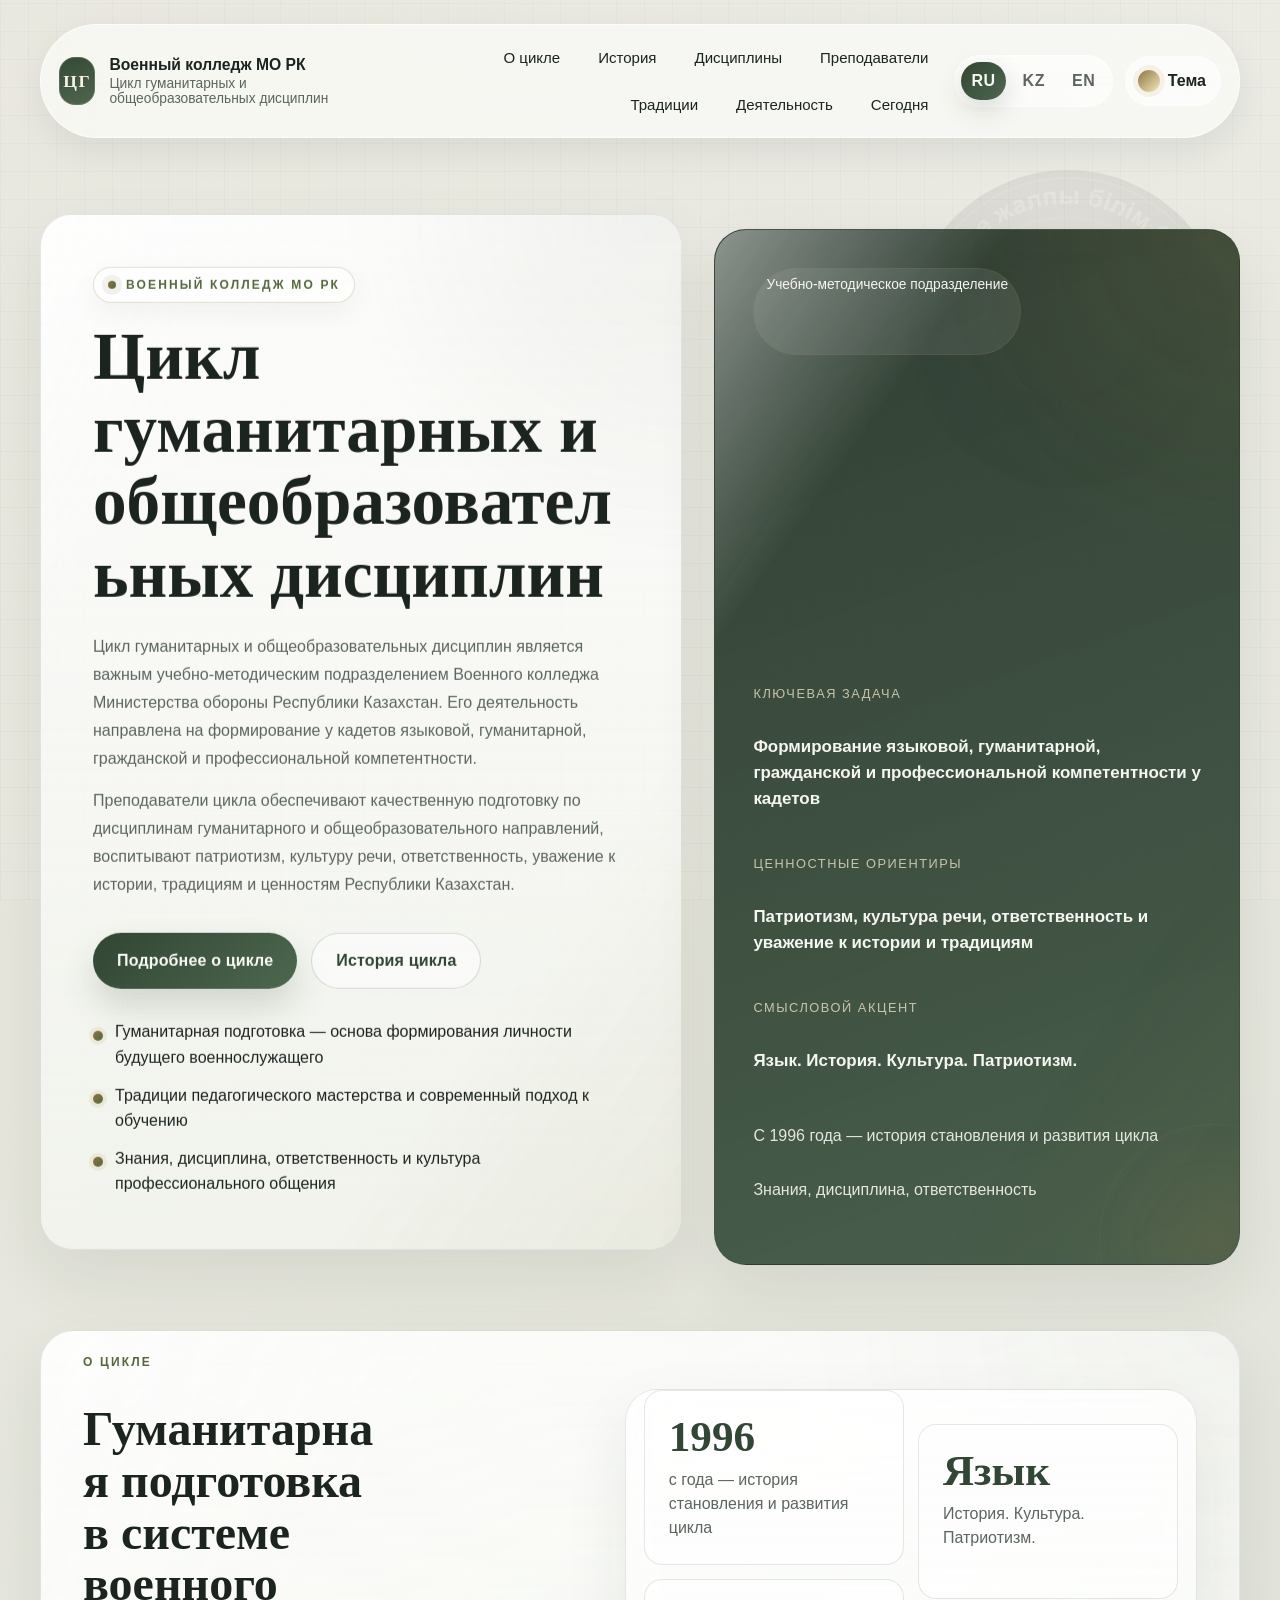
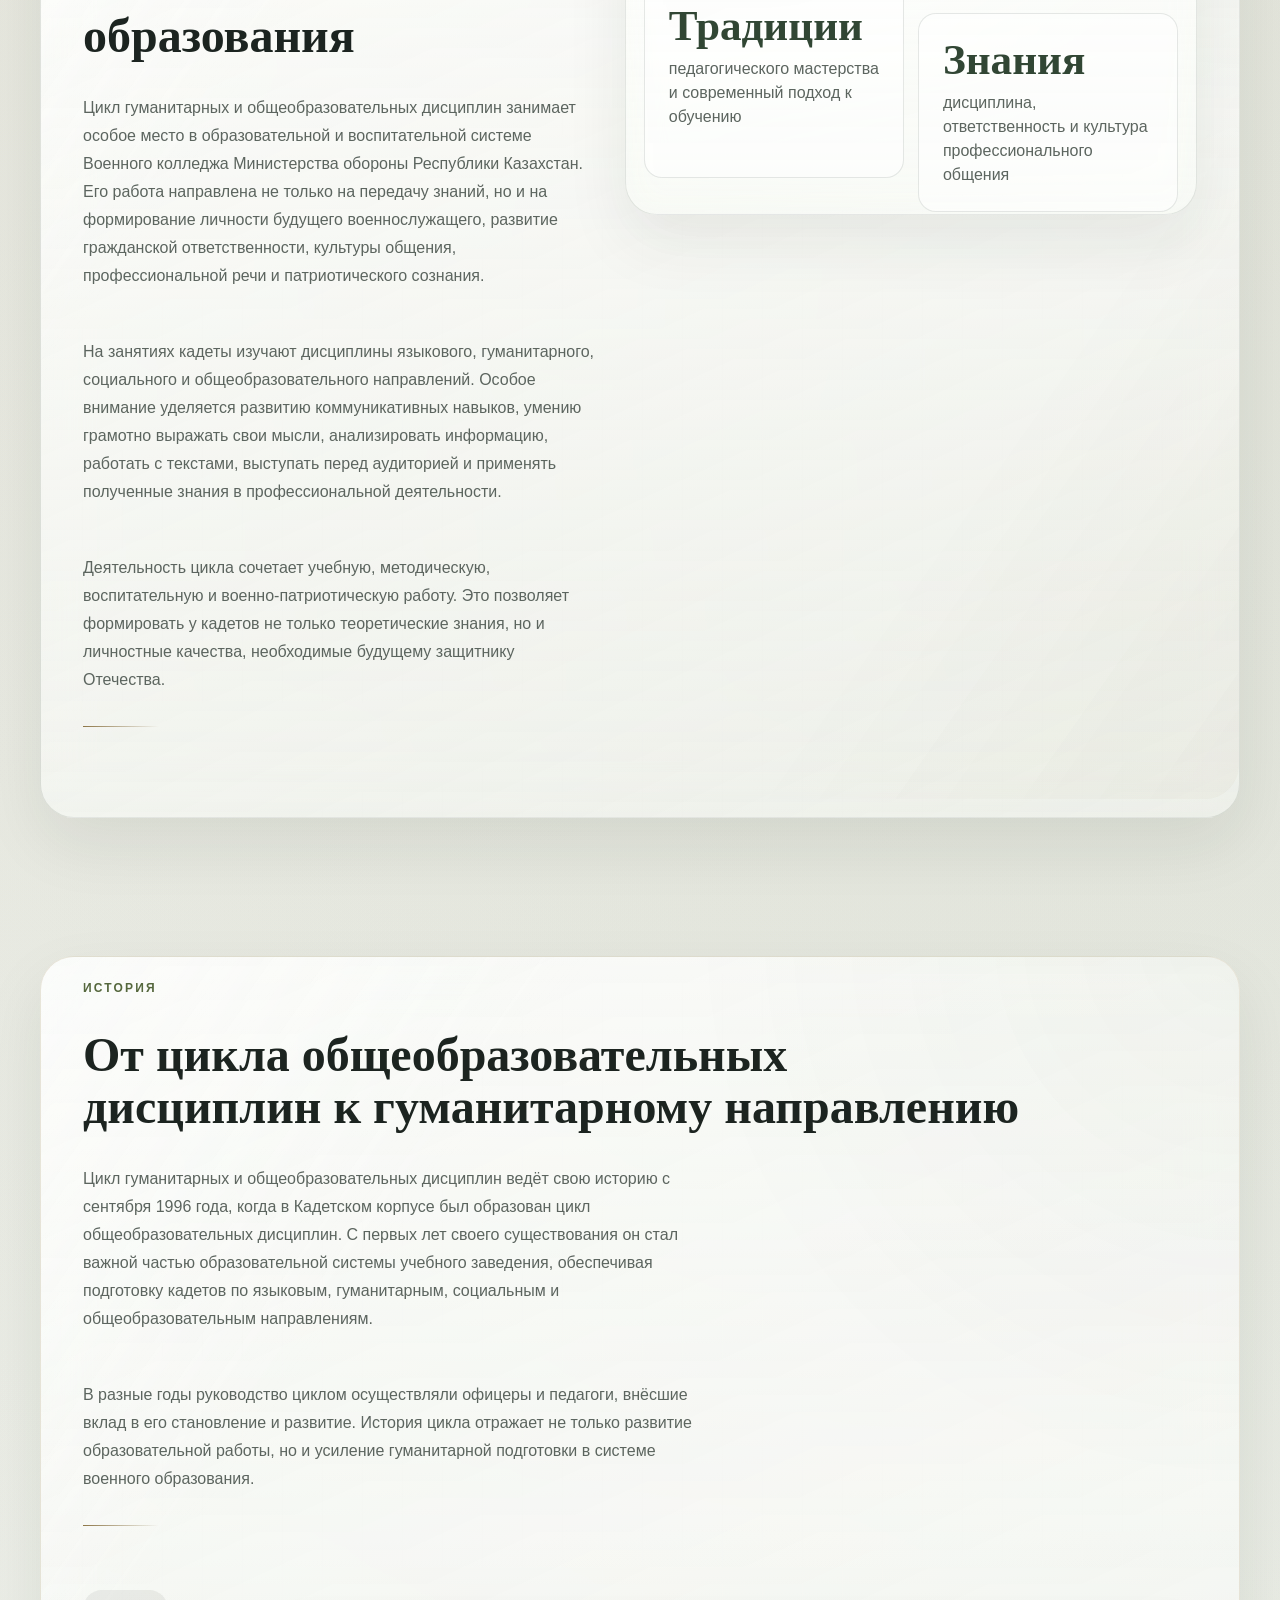
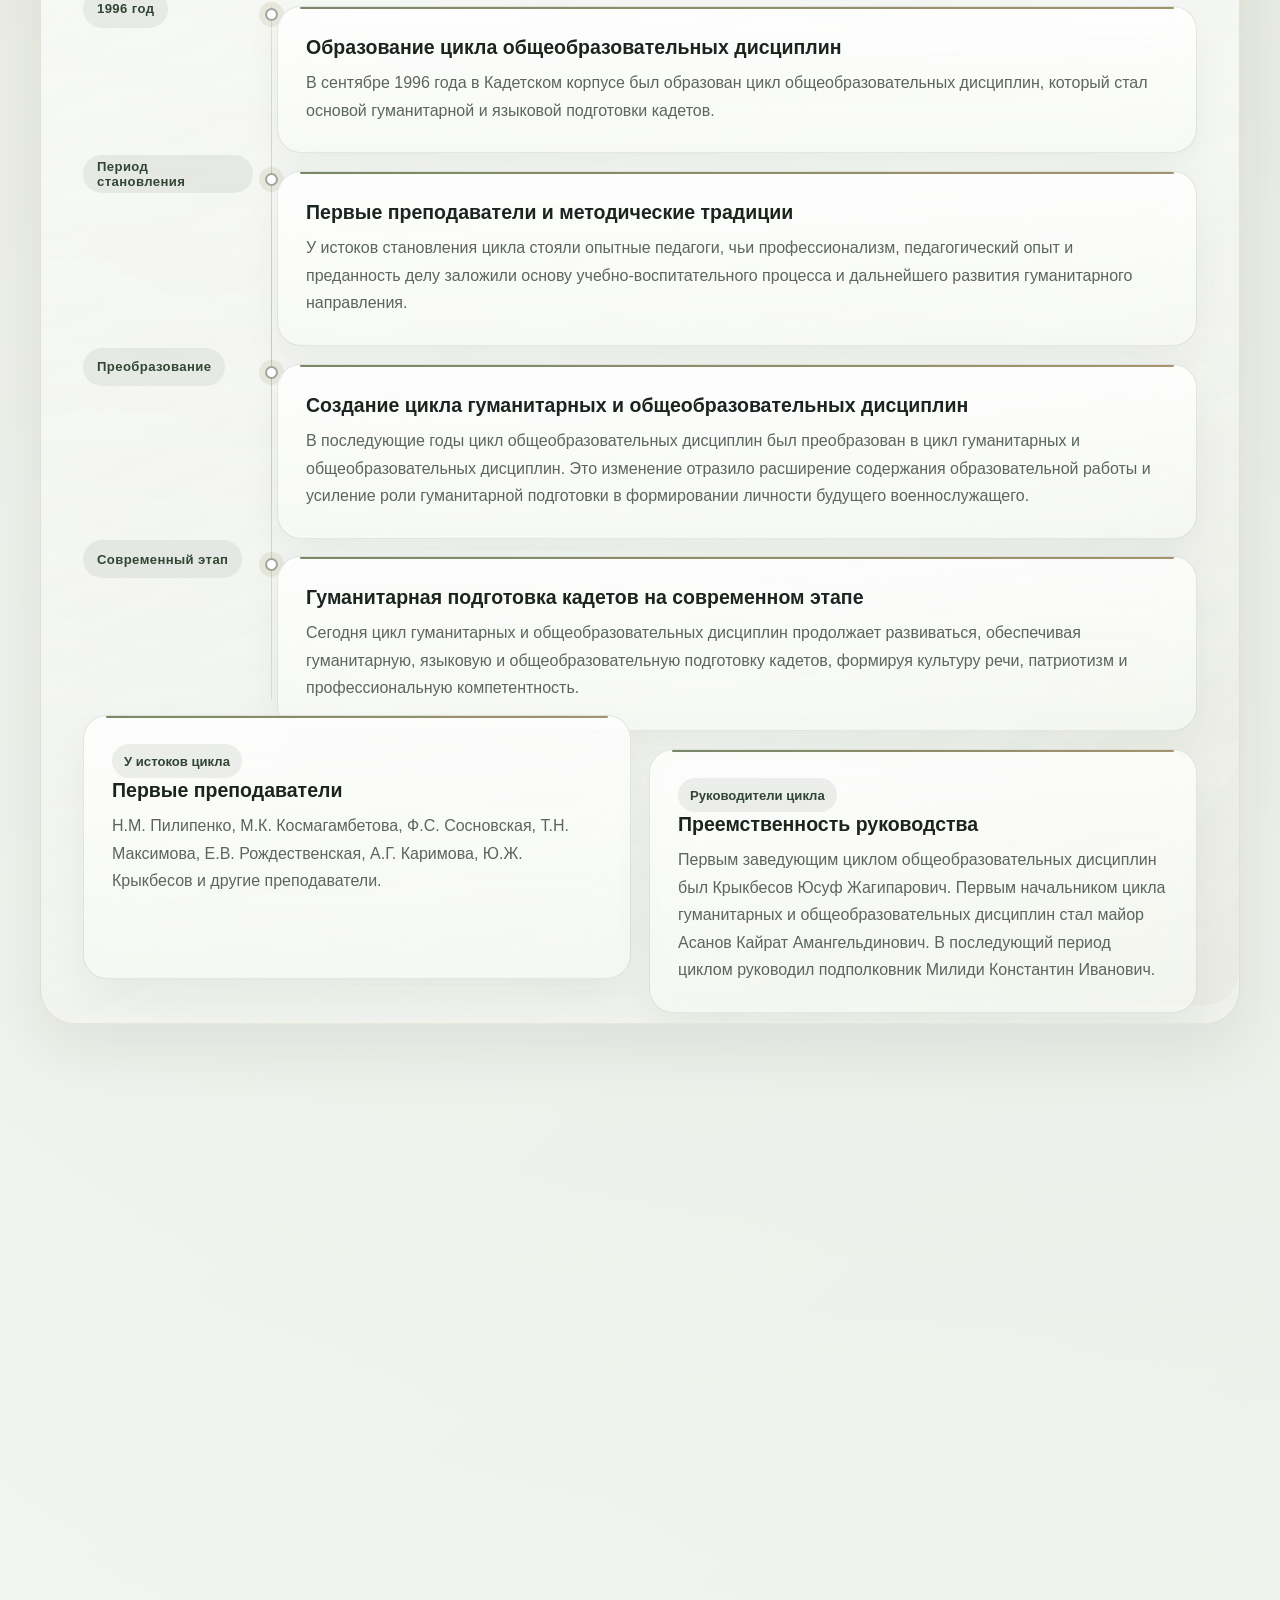
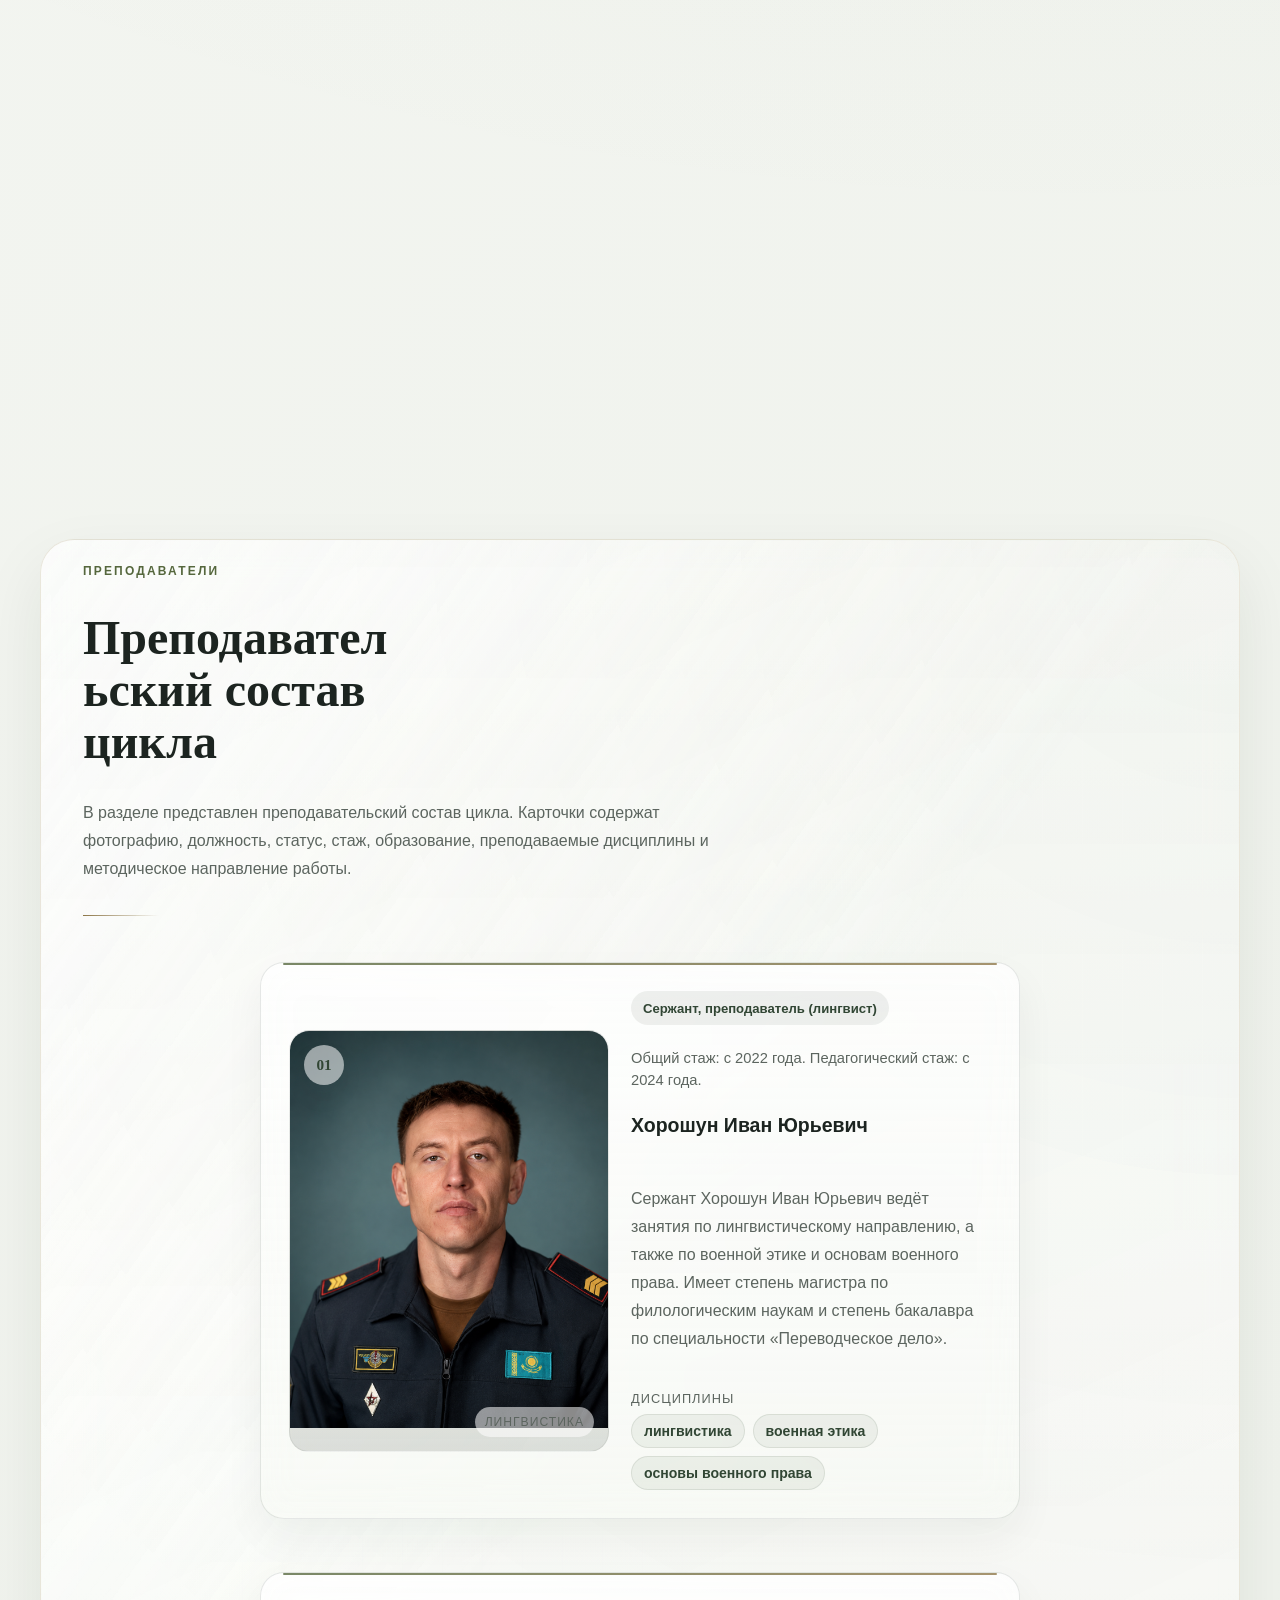
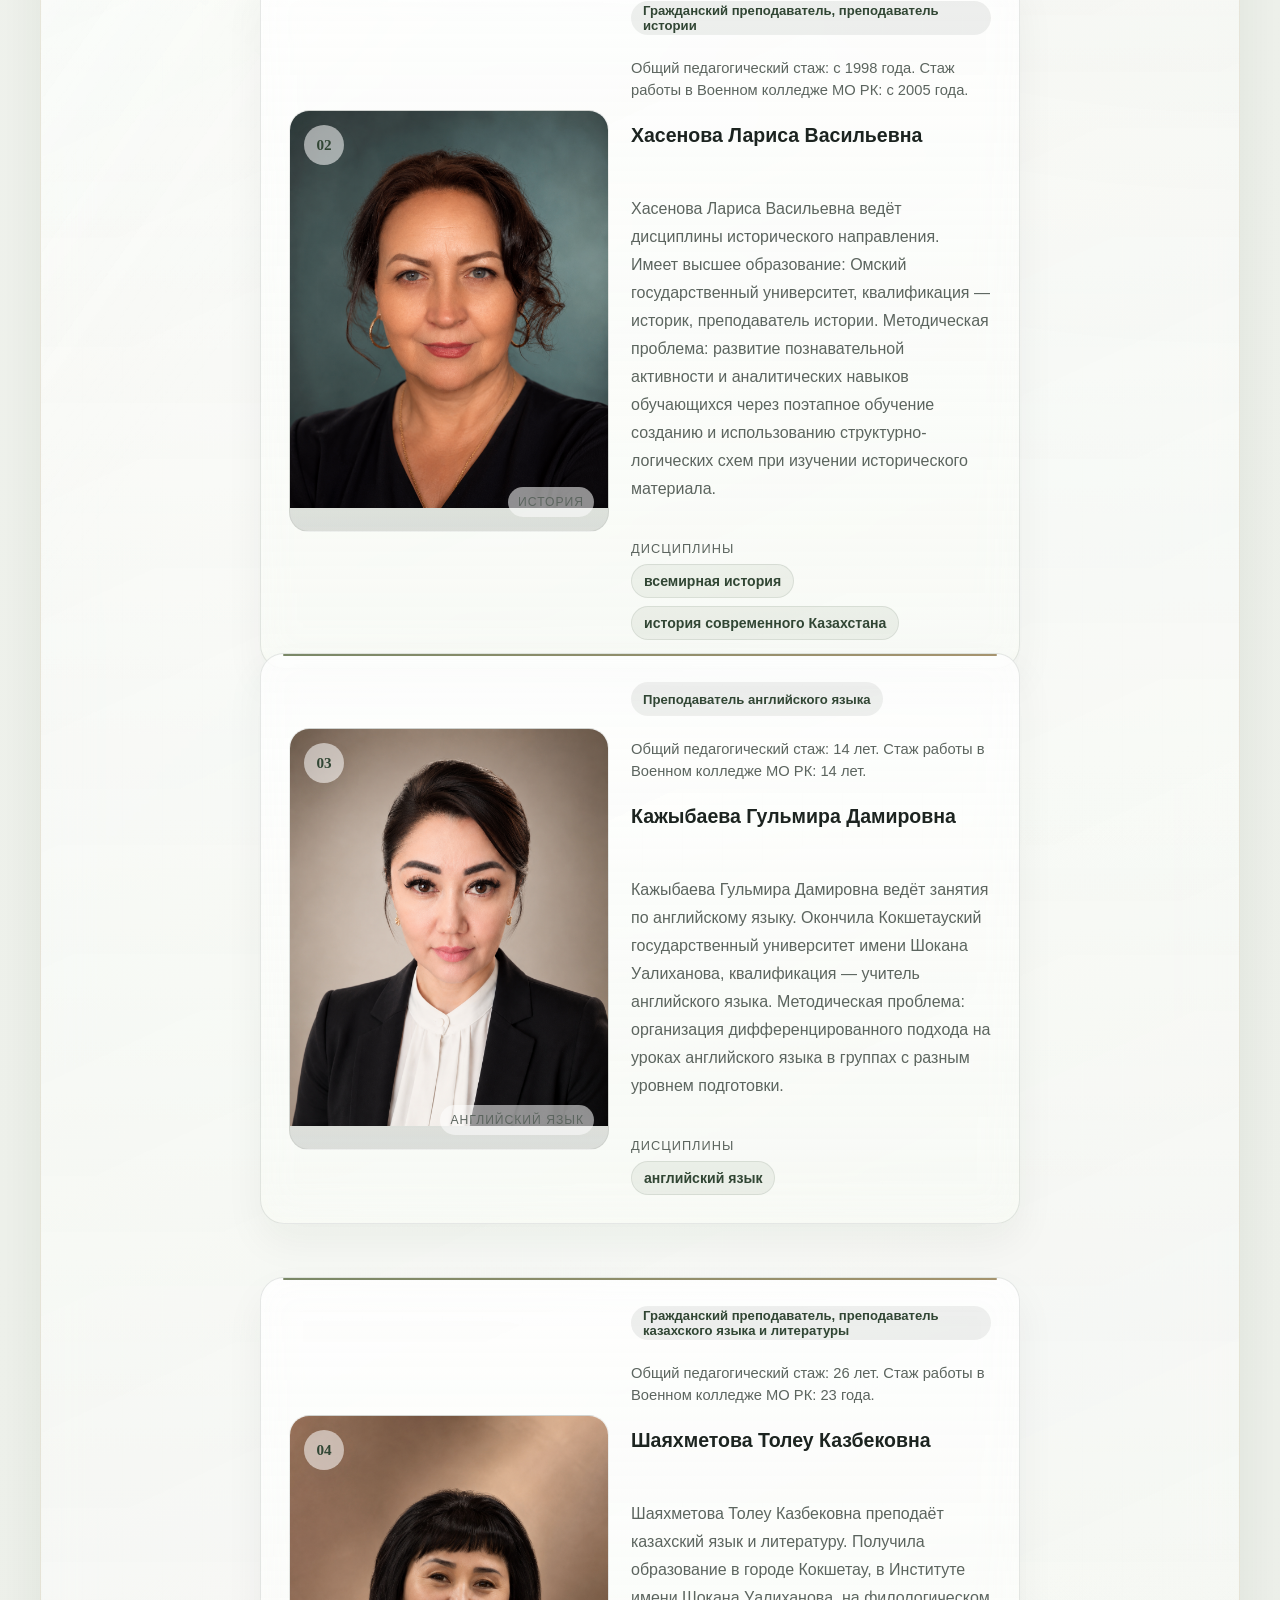
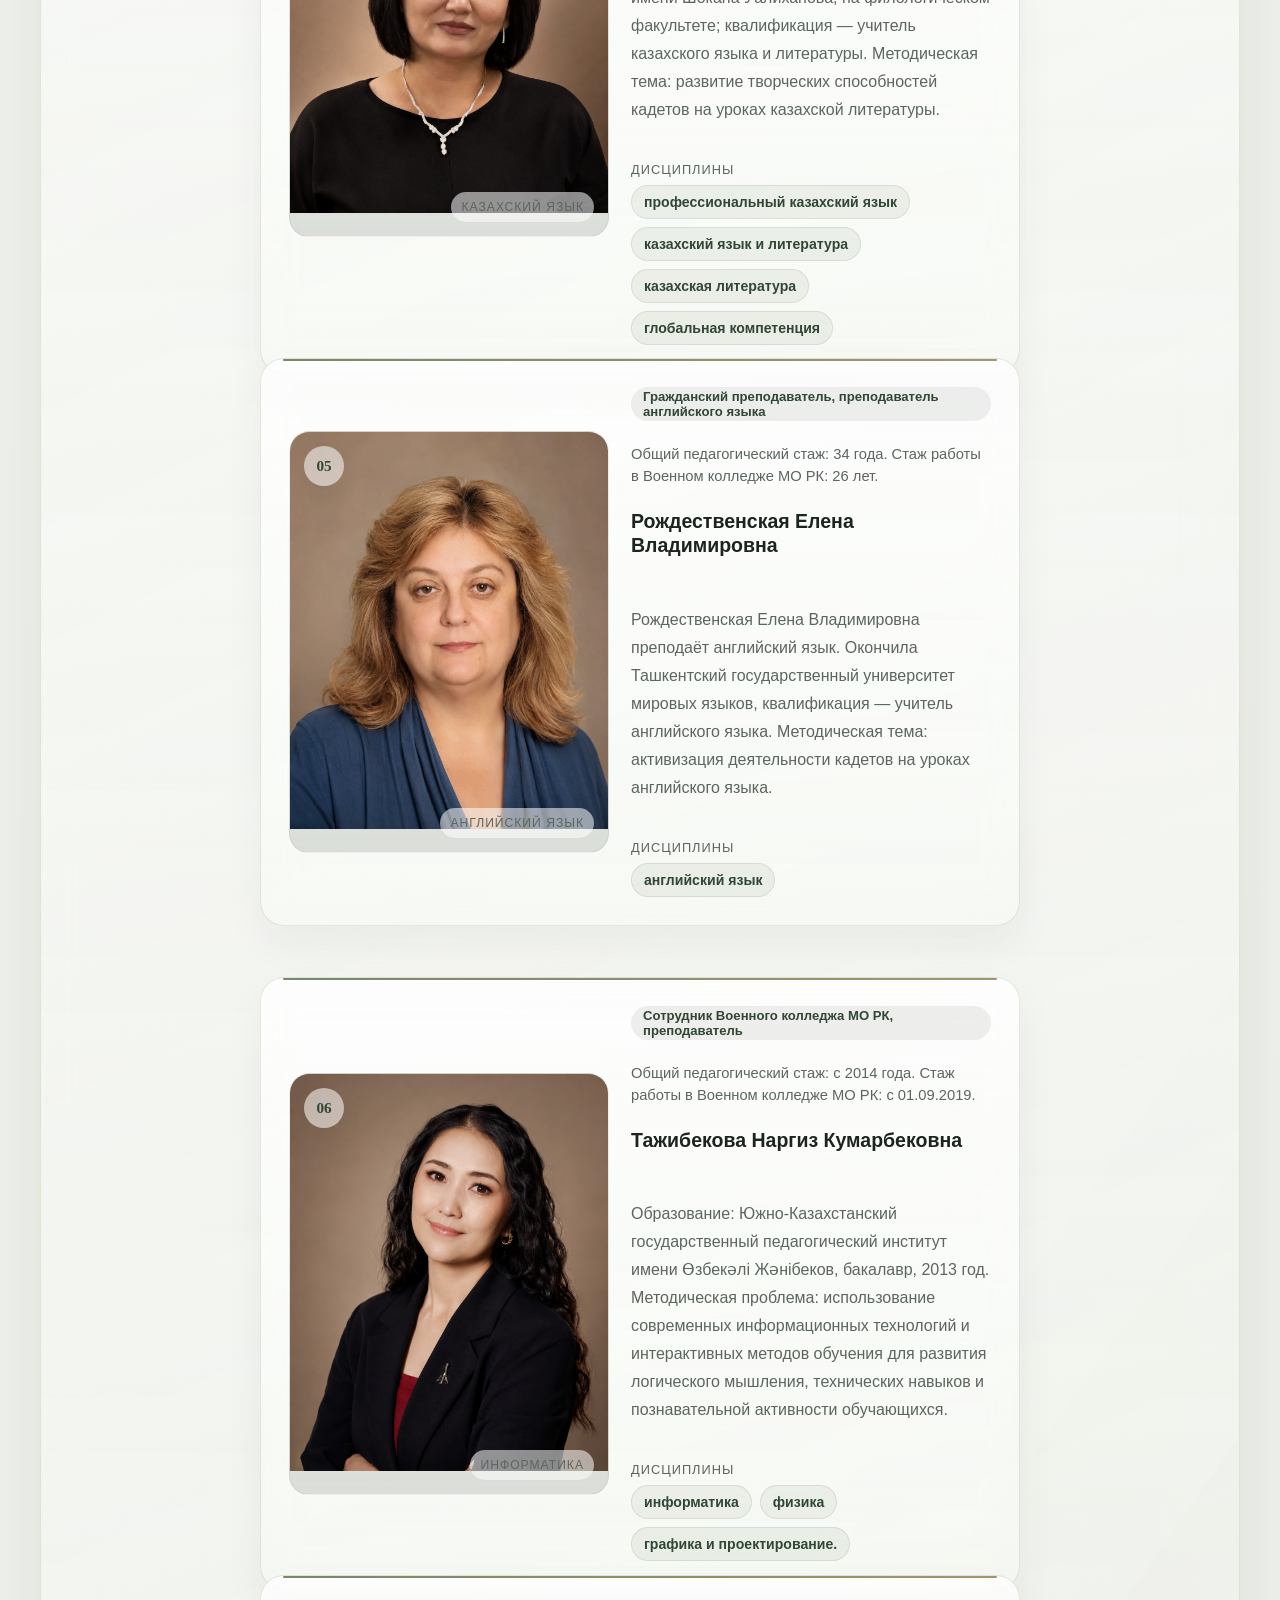
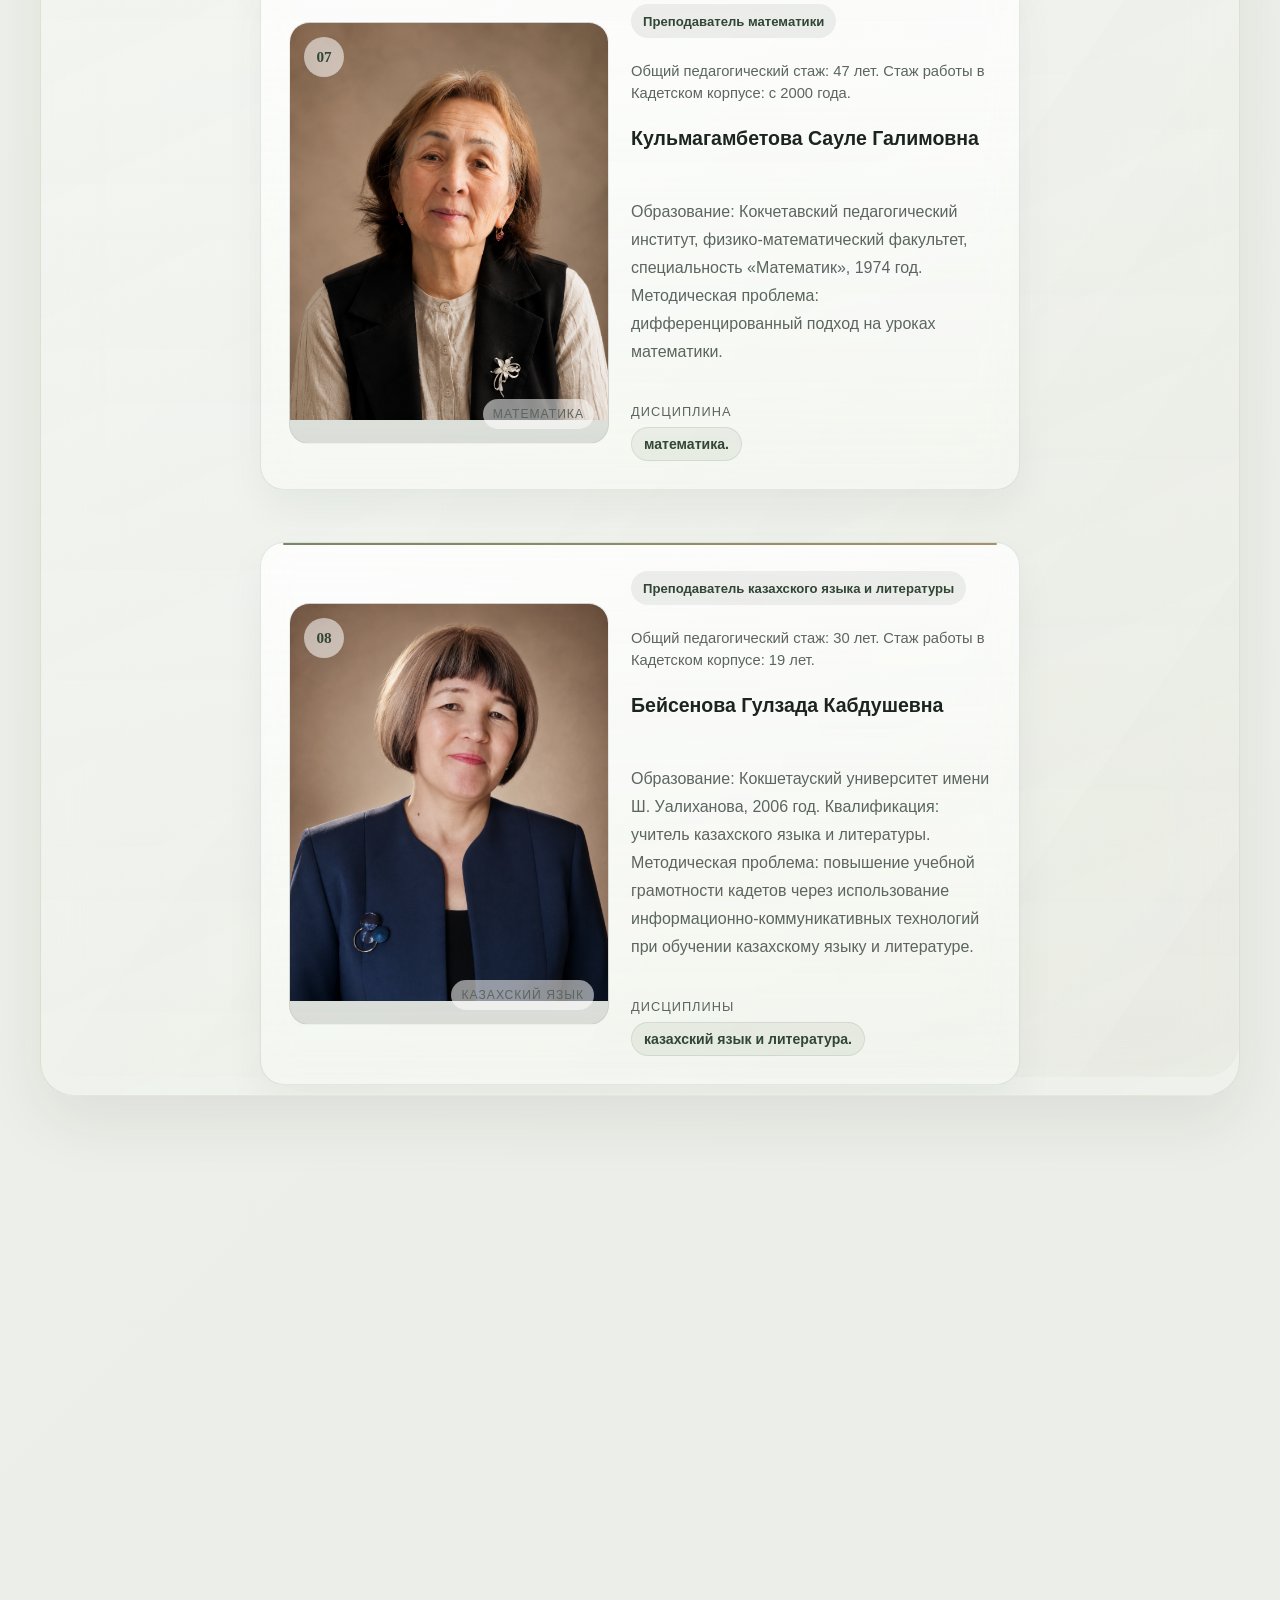
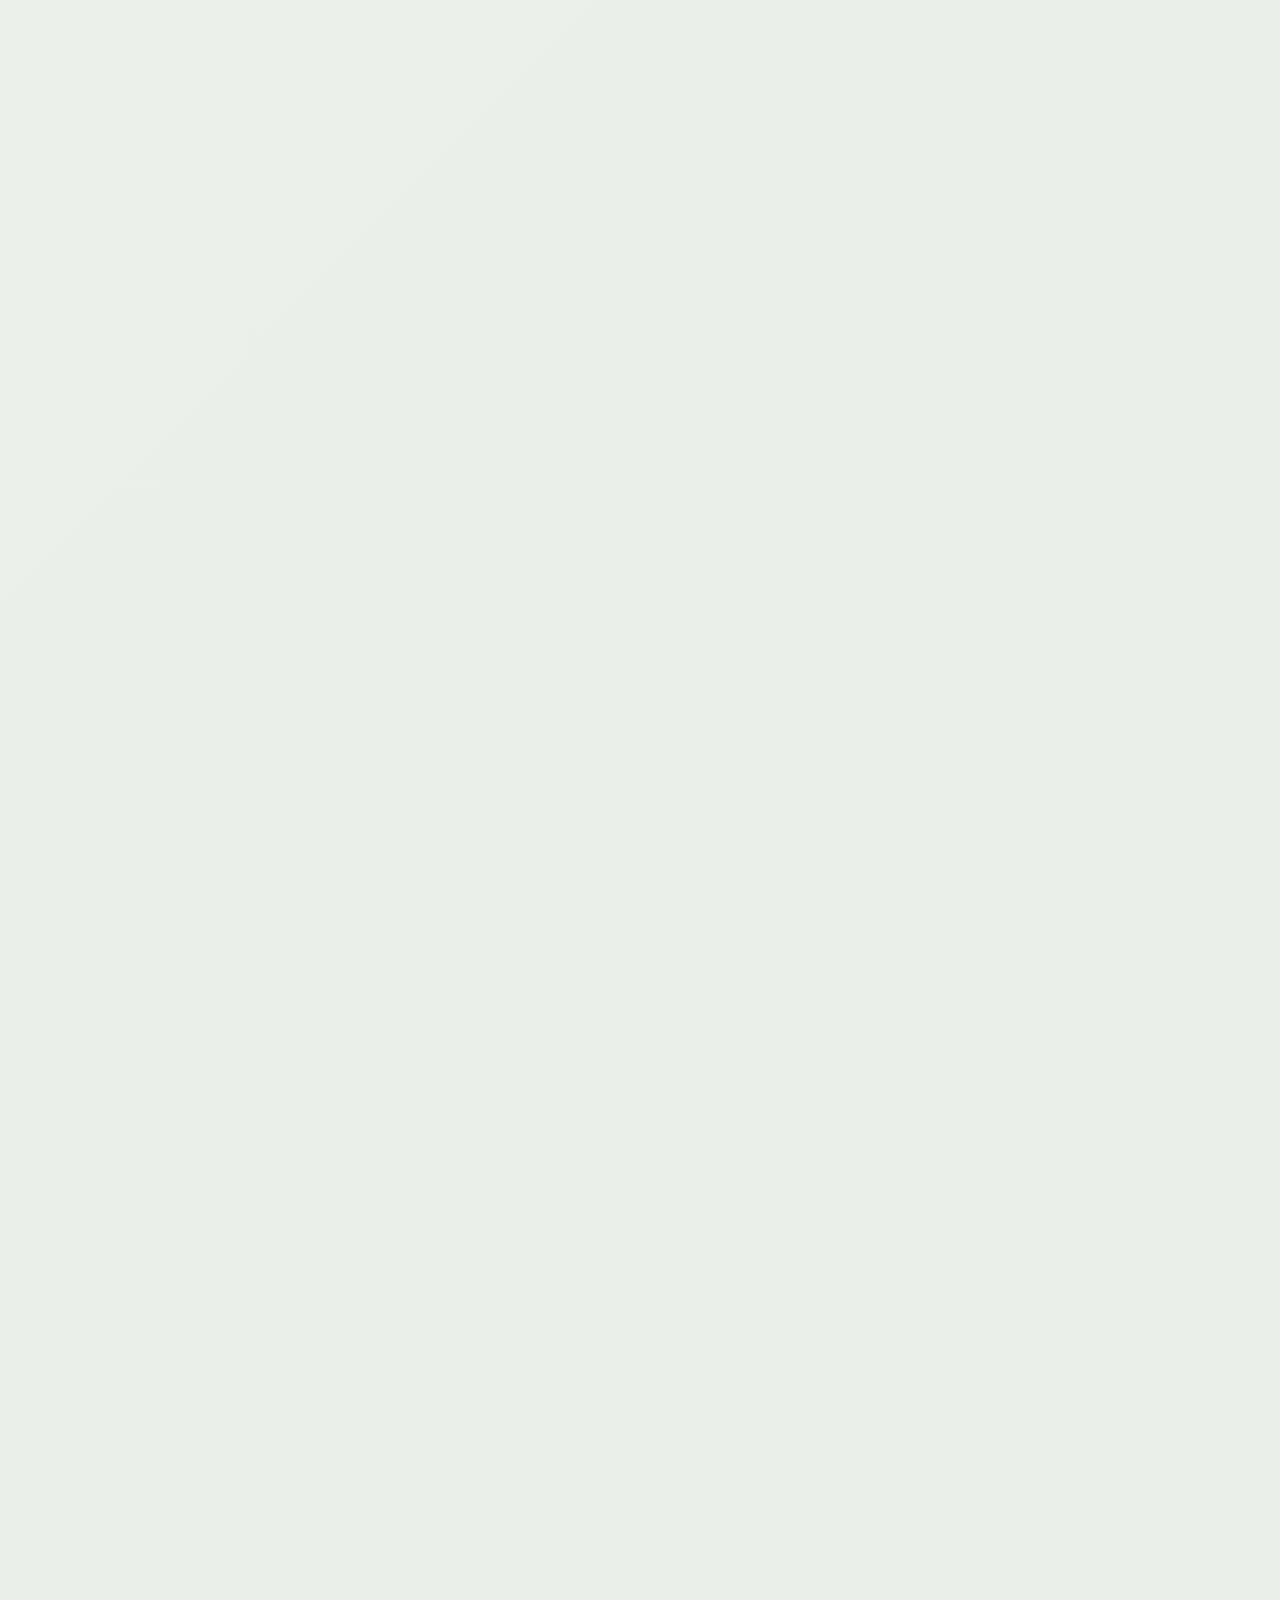
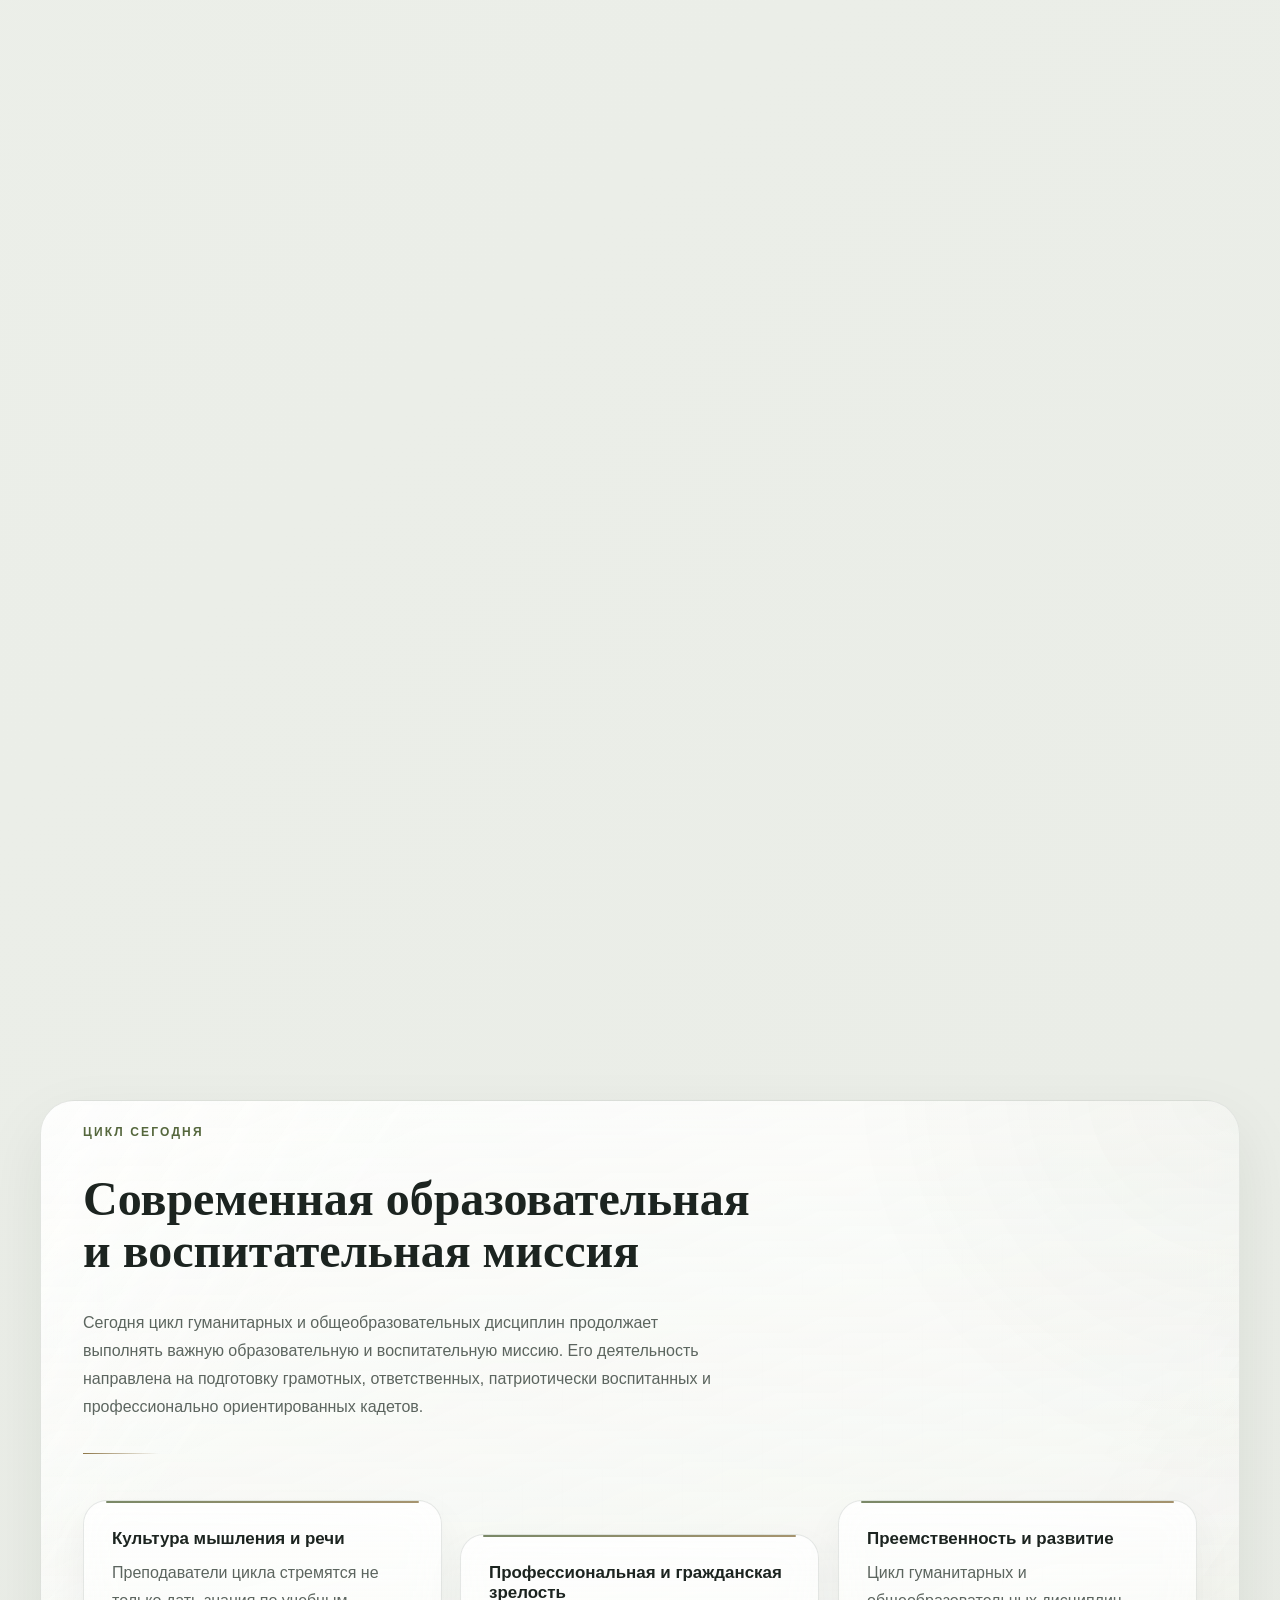
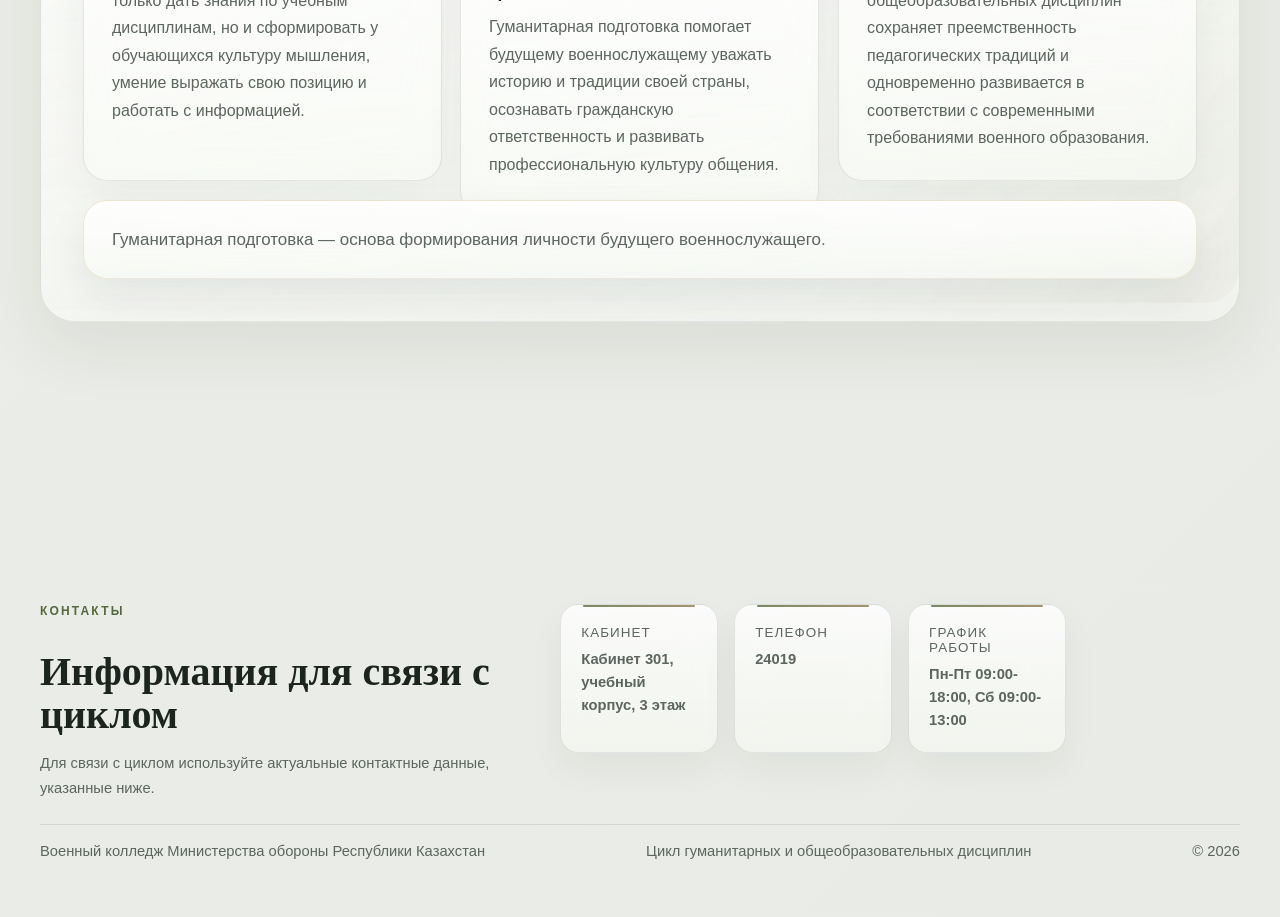
==== commit 0e1f5655: "изменение сайта перенос пробелов итд" ====
--- a/index.html
+++ b/index.html
@@ -80,7 +80,7 @@
           <p class="eyebrow" data-i18n="hero.eyebrow">Военный колледж МО РК</p>
           <h1 data-i18n="hero.title">Цикл гуманитарных и общеобразовательных дисциплин</h1>
           <p class="hero-text" data-i18n="hero.text1">
-            Цикл гуманитарных и общеобразовательных дисциплин является важным учебно-методическим подразделением Военного колледжа Министерства обороны Республики Казахстан. Его деятельность направлена на формирование у курсантов языковой, гуманитарной, гражданской и профессиональной компетентности.
+            Цикл гуманитарных и общеобразовательных дисциплин является важным учебно-методическим подразделением Военного колледжа Министерства обороны Республики Казахстан. Его деятельность направлена на формирование у кадетов языковой, гуманитарной, гражданской и профессиональной компетентности.
           </p>
           <p class="hero-text hero-text-secondary" data-i18n="hero.text2">
             Преподаватели цикла обеспечивают качественную подготовку по дисциплинам гуманитарного и общеобразовательного направлений, воспитывают патриотизм, культуру речи, ответственность, уважение к истории, традициям и ценностям Республики Казахстан.
@@ -92,7 +92,7 @@
           </div>
 
           <ul class="hero-points">
-            <li data-i18n="hero.point1">Подготовка курсантов по гуманитарным и общеобразовательным направлениям</li>
+            <li data-i18n="hero.point1">Подготовка кадетов по гуманитарным и общеобразовательным направлениям</li>
             <li data-i18n="hero.point2">Методическая, воспитательная и исследовательская работа</li>
             <li data-i18n="hero.point3">Поддержка олимпиад, конференций и тематических мероприятий</li>
           </ul>
@@ -110,7 +110,7 @@
           </div>
           <div class="hero-panel-block">
             <span class="label" data-i18n="hero.taskLabel">Ключевая задача</span>
-            <strong data-i18n="hero.taskText">Формирование языковой, гуманитарной, гражданской и профессиональной компетентности у курсантов</strong>
+            <strong data-i18n="hero.taskText">Формирование языковой, гуманитарной, гражданской и профессиональной компетентности у кадетов</strong>
           </div>
           <div class="hero-panel-block">
             <span class="label" data-i18n="hero.workLabel">Ценностные ориентиры</span>
@@ -131,7 +131,7 @@
         <div class="section-shell split-section reveal">
           <div class="section-heading">
             <p class="eyebrow" data-i18n="about.eyebrow">О цикле</p>
-            <h2 data-i18n="about.title">Назначение и роль цикла в подготовке курсантов</h2>
+            <h2 data-i18n="about.title">Назначение и роль цикла в подготовке кадетов</h2>
             <p class="section-text" data-i18n="about.text1">
               Цикл гуманитарных и общеобразовательных дисциплин координирует преподавание
               предметов, которые развивают мышление, языковую грамотность, правовую и
@@ -139,10 +139,10 @@
               ответственности и уважения к службе.
             </p>
             <p class="section-text" data-i18n="about.text2">
-              На занятиях курсанты изучают дисциплины языкового, гуманитарного, социального и общеобразовательного направлений. Особое внимание уделяется развитию коммуникативных навыков, умению грамотно выражать свои мысли, анализировать информацию, работать с текстами, выступать перед аудиторией и применять полученные знания в профессиональной деятельности.
+              На занятиях кадеты изучают дисциплины языкового, гуманитарного, социального и общеобразовательного направлений. Особое внимание уделяется развитию коммуникативных навыков, умению грамотно выражать свои мысли, анализировать информацию, работать с текстами, выступать перед аудиторией и применять полученные знания в профессиональной деятельности.
             </p>
             <p class="section-text" data-i18n="about.text3">
-              Деятельность цикла сочетает учебную, методическую, воспитательную и военно-патриотическую работу. Это позволяет формировать у курсантов не только теоретические знания, но и личностные качества, необходимые будущему защитнику Отечества.
+              Деятельность цикла сочетает учебную, методическую, воспитательную и военно-патриотическую работу. Это позволяет формировать у кадетов не только теоретические знания, но и личностные качества, необходимые будущему защитнику Отечества.
             </p>
           </div>
 
@@ -173,7 +173,7 @@
             <p class="eyebrow" data-i18n="history.eyebrow">История</p>
             <h2 data-i18n="history.title">От цикла общеобразовательных дисциплин к гуманитарному направлению</h2>
             <p class="section-text" data-i18n="history.text1">
-              Цикл гуманитарных и общеобразовательных дисциплин ведёт свою историю с сентября 1996 года, когда в Кадетском корпусе был образован цикл общеобразовательных дисциплин. С первых лет своего существования он стал важной частью образовательной системы учебного заведения, обеспечивая подготовку курсантов по языковым, гуманитарным, социальным и общеобразовательным направлениям.
+              Цикл гуманитарных и общеобразовательных дисциплин ведёт свою историю с сентября 1996 года, когда в Кадетском корпусе был образован цикл общеобразовательных дисциплин. С первых лет своего существования он стал важной частью образовательной системы учебного заведения, обеспечивая подготовку кадетов по языковым, гуманитарным, социальным и общеобразовательным направлениям.
             </p>
             <p class="section-text" data-i18n="history.text2">
               В разные годы руководство циклом осуществляли офицеры и педагоги, внёсшие вклад в его становление и развитие. История цикла отражает не только развитие образовательной работы, но и усиление гуманитарной подготовки в системе военного образования.
@@ -186,7 +186,7 @@
               <div class="timeline-card">
                 <h3 data-i18n="history.item1Title">Образование цикла общеобразовательных дисциплин</h3>
                 <p data-i18n="history.item1Text">
-                  В сентябре 1996 года в Кадетском корпусе был образован цикл общеобразовательных дисциплин, который стал основой гуманитарной и языковой подготовки курсантов.
+                  В сентябре 1996 года в Кадетском корпусе был образован цикл общеобразовательных дисциплин, который стал основой гуманитарной и языковой подготовки кадетов.
                 </p>
               </div>
             </article>
@@ -214,9 +214,9 @@
             <article class="timeline-item">
               <div class="timeline-period" data-i18n="history.item4Period">Современный этап</div>
               <div class="timeline-card">
-                <h3 data-i18n="history.item4Title">Гуманитарная подготовка курсантов на современном этапе</h3>
+                <h3 data-i18n="history.item4Title">Гуманитарная подготовка кадетов на современном этапе</h3>
                 <p data-i18n="history.item4Text">
-                  Сегодня цикл гуманитарных и общеобразовательных дисциплин продолжает развиваться, обеспечивая гуманитарную, языковую и общеобразовательную подготовку курсантов, формируя культуру речи, патриотизм и профессиональную компетентность.
+                  Сегодня цикл гуманитарных и общеобразовательных дисциплин продолжает развиваться, обеспечивая гуманитарную, языковую и общеобразовательную подготовку кадетов, формируя культуру речи, патриотизм и профессиональную компетентность.
                 </p>
               </div>
             </article>
@@ -258,7 +258,7 @@
               <span class="card-index" data-i18n="disciplines.summaryLabel">Направления подготовки</span>
               <h3 data-i18n="disciplines.summaryTitle">Языковые, гуманитарные, социальные и прикладные дисциплины</h3>
               <p data-i18n="disciplines.summaryText">
-                Дисциплины цикла направлены на развитие общей культуры курсантов, формирование грамотной устной и письменной речи, расширение кругозора, развитие критического мышления и подготовку к профессиональному общению в военной среде.
+                Дисциплины цикла направлены на развитие общей культуры кадетов, формирование грамотной устной и письменной речи, расширение кругозора, развитие критического мышления и подготовку к профессиональному общению в военной среде.
               </p>
             </article>
 
@@ -284,7 +284,7 @@
           </div>
 
           <p class="section-text discipline-note" data-i18n="disciplines.text2">
-            Дисциплины цикла направлены на развитие общей культуры курсантов, формирование грамотной устной и письменной речи, расширение кругозора, развитие критического мышления и подготовку к профессиональному общению в военной среде.
+            Дисциплины цикла направлены на развитие общей культуры кадетов, формирование грамотной устной и письменной речи, расширение кругозора, развитие критического мышления и подготовку к профессиональному общению в военной среде.
           </p>
         </div>
       </section>
@@ -322,7 +322,7 @@
               <span class="teacher-role" data-i18n="teachers.card2Role">Преподаватель казахского языка</span>
               <span class="teacher-detail" data-i18n="teachers.card2Experience">Стаж: информация уточняется</span>
               <h3 class="teacher-name" data-i18n="teachers.card2Name">Фамилия Имя Отчество</h3>
-              <p class="teacher-bio" data-i18n="teachers.card2Bio">Здесь можно указать профессиональный путь преподавателя, участие в методической работе, результаты курсантов и основные формы учебной деятельности.</p>
+              <p class="teacher-bio" data-i18n="teachers.card2Bio">Здесь можно указать профессиональный путь преподавателя, участие в методической работе, результаты кадетов и основные формы учебной деятельности.</p>
               <p class="teacher-subjects" data-i18n="teachers.card2Subjects">Дисциплины: казахский язык, профессиональный казахский язык</p>
             </article>
 
@@ -421,21 +421,21 @@
             <article class="feature-card">
               <h3 data-i18n="traditions.card1Title">Педагогика сотрудничества</h3>
               <p data-i18n="traditions.card1Text">
-                Преподаватели М.К. Космагамбетова и Н.М. Пилипенко внедряли в учебный процесс элементы педагогики сотрудничества, направленные на активное участие курсантов в обучении.
+                Преподаватели цикла выстраивают занятия как совместную работу: помогают кадетам задавать вопросы, обсуждать материал, аргументировать свою позицию и применять знания на практике.
               </p>
             </article>
 
             <article class="feature-card">
-              <h3 data-i18n="traditions.card2Title">Курсант как активный участник обучения</h3>
+              <h3 data-i18n="traditions.card2Title">Кадет как активный участник обучения</h3>
               <p data-i18n="traditions.card2Text">
-                Такой подход превращал курсанта из пассивного слушателя в активного участника учебного процесса, а преподавателя — в организатора совместной познавательной деятельности.
+                Такой подход превращал кадета из пассивного слушателя в активного участника учебного процесса, а преподавателя — в организатора совместной познавательной деятельности.
               </p>
             </article>
 
             <article class="feature-card">
               <h3 data-i18n="traditions.card3Title">Память и преемственность</h3>
               <p data-i18n="traditions.card3Text">
-                Память о преподавателях, внёсших вклад в становление цикла, бережно сохраняется в истории учебного заведения. Их труд и профессионализм остаются примером для нынешнего поколения преподавателей и курсантов.
+                Память о преподавателях, внёсших вклад в становление цикла, бережно сохраняется в истории учебного заведения. Их труд и профессионализм остаются примером для нынешнего поколения преподавателей и кадетов.
               </p>
             </article>
           </div>
@@ -460,7 +460,7 @@
           <div class="feature-grid">
             <article class="feature-card">
               <h3 data-i18n="activity.card1Title">Учебная работа</h3>
-              <p data-i18n="activity.card1Text">Преподаватели цикла проводят занятия по гуманитарным и языковым дисциплинам, используют современные методы обучения, интерактивные формы работы, практические задания, обсуждения, презентации и индивидуальную работу с курсантами.</p>
+              <p data-i18n="activity.card1Text">Преподаватели цикла проводят занятия по гуманитарным и языковым дисциплинам, используют современные методы обучения, интерактивные формы работы, практические задания, обсуждения, презентации и индивидуальную работу с кадетами.</p>
             </article>
 
             <article class="feature-card">
@@ -475,7 +475,7 @@
 
             <article class="feature-card">
               <h3 data-i18n="activity.card4Title">Военно-патриотическое направление</h3>
-              <p data-i18n="activity.card4Text">Через гуманитарные дисциплины курсанты знакомятся с историей государства, воинскими традициями, примерами мужества, дисциплины и служения Отечеству. Это способствует формированию ценностных ориентиров будущего военнослужащего.</p>
+              <p data-i18n="activity.card4Text">Через гуманитарные дисциплины кадеты знакомятся с историей государства, воинскими традициями, примерами мужества, дисциплины и служения Отечеству. Это способствует формированию ценностных ориентиров будущего военнослужащего.</p>
             </article>
           </div>
         </div>
@@ -485,7 +485,7 @@
         <div class="section-shell reveal">
           <div class="section-heading">
             <p class="eyebrow" data-i18n="achievements.eyebrow">Достижения</p>
-            <h2 data-i18n="achievements.title">Развитие условий обучения и достижения курсантов</h2>
+            <h2 data-i18n="achievements.title">Развитие условий обучения и достижения кадетов</h2>
             <p class="section-text" data-i18n="achievements.text">
               С развитием учебного заведения укреплялась и материально-техническая база цикла. Учебные кабинеты оснащались современным оборудованием, интерактивными средствами обучения, учебной и методической литературой.
             </p>
@@ -501,13 +501,13 @@
             <article class="event-card">
               <span class="event-tag" data-i18n="achievements.card2Tag">Результат</span>
               <h3 data-i18n="achievements.card2Title">Качество подготовки</h3>
-              <p data-i18n="achievements.card2Text">Это способствует повышению качества занятий, развитию познавательной активности курсантов и их успешному участию в олимпиадах, конкурсах и предметных мероприятиях различного уровня.</p>
+              <p data-i18n="achievements.card2Text">Это способствует повышению качества занятий, развитию познавательной активности кадетов и их успешному участию в олимпиадах, конкурсах и предметных мероприятиях различного уровня.</p>
             </article>
 
             <article class="event-card">
               <span class="event-tag" data-i18n="achievements.card3Tag">Достижения</span>
               <h3 data-i18n="achievements.card3Title">Олимпиады, конкурсы и конференции</h3>
-              <p data-i18n="achievements.card3Text">Курсанты, обучающиеся по дисциплинам цикла, принимают участие в районных, областных и республиканских предметных олимпиадах, интеллектуальных конкурсах, открытых занятиях, конференциях и воспитательных мероприятиях.</p>
+              <p data-i18n="achievements.card3Text">Кадеты, обучающиеся по дисциплинам цикла, принимают участие в районных, областных и республиканских предметных олимпиадах, интеллектуальных конкурсах, открытых занятиях, конференциях и воспитательных мероприятиях.</p>
             </article>
           </div>
         </div>
@@ -519,7 +519,7 @@
             <p class="eyebrow" data-i18n="today.eyebrow">Цикл сегодня</p>
             <h2 data-i18n="today.title">Современная образовательная и воспитательная миссия</h2>
             <p class="section-text" data-i18n="today.text1">
-              Сегодня цикл гуманитарных и общеобразовательных дисциплин продолжает выполнять важную образовательную и воспитательную миссию. Его деятельность направлена на подготовку грамотных, ответственных, патриотически воспитанных и профессионально ориентированных курсантов.
+              Сегодня цикл гуманитарных и общеобразовательных дисциплин продолжает выполнять важную образовательную и воспитательную миссию. Его деятельность направлена на подготовку грамотных, ответственных, патриотически воспитанных и профессионально ориентированных кадетов.
             </p>
           </div>
 
@@ -549,25 +549,21 @@
         <div class="footer-heading">
           <p class="eyebrow" data-i18n="contacts.eyebrow">Контакты</p>
           <h2 data-i18n="contacts.title">Контакты цикла</h2>
-          <p class="footer-text" data-i18n="contacts.text">Контактный блок можно заполнить реальными данными цикла. Пока на сайте используются аккуратные служебные заглушки.</p>
+          <p class="footer-text" data-i18n="contacts.text">Для связи с циклом используйте актуальные контактные данные, указанные ниже.</p>
         </div>
 
         <div class="contact-card">
           <article class="contact-item">
             <span class="contact-label" data-i18n="contacts.roomLabel">Кабинет</span>
-            <strong data-i18n="contacts.roomValue">Информация уточняется</strong>
-          </article>
-          <article class="contact-item">
-            <span class="contact-label" data-i18n="contacts.mailLabel">Электронная почта</span>
-            <strong data-i18n="contacts.mailValue">Информация уточняется</strong>
+            <strong data-i18n="contacts.roomValue">Кабинет 301, учебный корпус, 3 этаж</strong>
           </article>
           <article class="contact-item">
             <span class="contact-label" data-i18n="contacts.phoneLabel">Телефон</span>
-            <strong data-i18n="contacts.phoneValue">Информация уточняется</strong>
+            <strong data-i18n="contacts.phoneValue">24019</strong>
           </article>
           <article class="contact-item">
             <span class="contact-label" data-i18n="contacts.scheduleLabel">График работы</span>
-            <strong data-i18n="contacts.scheduleValue">Информация уточняется</strong>
+            <strong data-i18n="contacts.scheduleValue">Пн-Пт 09:00-18:00, Сб 09:00-13:00</strong>
           </article>
         </div>
       </div>
--- a/styles.css
+++ b/styles.css
@@ -135,8 +135,8 @@
 
 :where(.site-header, .hero, .section-shell, .timeline-card, .history-note, .discipline-summary-card, .teacher-card, .feature-card, .event-card, .resource-item, .contact-item, .site-footer) :where(h1, h2, h3, p, span, strong, a, li) {
   min-width: 0;
-  overflow-wrap: anywhere;
-  hyphens: auto;
+  overflow-wrap: break-word;
+  hyphens: none;
 }
 
 .page-shell {
@@ -200,15 +200,15 @@
 .brand-copy strong {
   font-size: 0.98rem;
   font-weight: 700;
-  overflow-wrap: anywhere;
-  hyphens: auto;
+  overflow-wrap: break-word;
+  hyphens: none;
 }
 
 .brand-copy span {
   color: var(--muted);
   font-size: 0.86rem;
-  overflow-wrap: anywhere;
-  hyphens: auto;
+  overflow-wrap: break-word;
+  hyphens: none;
 }
 
 .site-actions {
@@ -521,8 +521,8 @@
   line-height: 1.08;
   letter-spacing: 0;
   max-width: 100%;
-  overflow-wrap: anywhere;
-  hyphens: auto;
+  overflow-wrap: break-word;
+  hyphens: none;
   text-wrap: balance;
 }
 
@@ -541,8 +541,8 @@
   color: var(--muted);
   line-height: 1.75;
   font-size: 1rem;
-  overflow-wrap: anywhere;
-  hyphens: auto;
+  overflow-wrap: break-word;
+  hyphens: none;
 }
 
 .hero-text {
@@ -743,8 +743,8 @@
   font-size: 1.06rem;
   line-height: 1.55;
   font-weight: 600;
-  overflow-wrap: anywhere;
-  hyphens: auto;
+  overflow-wrap: break-word;
+  hyphens: none;
 }
 
 .hero-panel-footer {
@@ -754,8 +754,8 @@
   gap: 8px;
   margin-top: 10px;
   color: rgba(245, 246, 241, 0.9);
-  overflow-wrap: anywhere;
-  hyphens: auto;
+  overflow-wrap: break-word;
+  hyphens: none;
 }
 
 .section {
@@ -1083,8 +1083,8 @@
   margin: 0 0 10px;
   font-size: 1.22rem;
   line-height: 1.24;
-  overflow-wrap: anywhere;
-  hyphens: auto;
+  overflow-wrap: break-word;
+  hyphens: none;
 }
 
 .timeline-card p,
@@ -1207,8 +1207,8 @@
   margin: 0;
   font-size: 1.34rem;
   line-height: 1.2;
-  overflow-wrap: anywhere;
-  hyphens: auto;
+  overflow-wrap: break-word;
+  hyphens: none;
 }
 
 .teacher-subjects {
@@ -1237,8 +1237,8 @@
   color: var(--accent-strong);
   font-size: 0.88rem;
   font-weight: 700;
-  overflow-wrap: anywhere;
-  hyphens: auto;
+  overflow-wrap: break-word;
+  hyphens: none;
 }
 
 .tradition-highlight {
@@ -1293,8 +1293,8 @@
 .contact-item a {
   line-height: 1.55;
   font-weight: 700;
-  overflow-wrap: anywhere;
-  hyphens: auto;
+  overflow-wrap: break-word;
+  hyphens: none;
 }
 
 .site-footer {
@@ -1324,8 +1324,8 @@
   line-height: 1.08;
   letter-spacing: 0;
   color: var(--ink);
-  overflow-wrap: anywhere;
-  hyphens: auto;
+  overflow-wrap: break-word;
+  hyphens: none;
 }
 
 .footer-text {
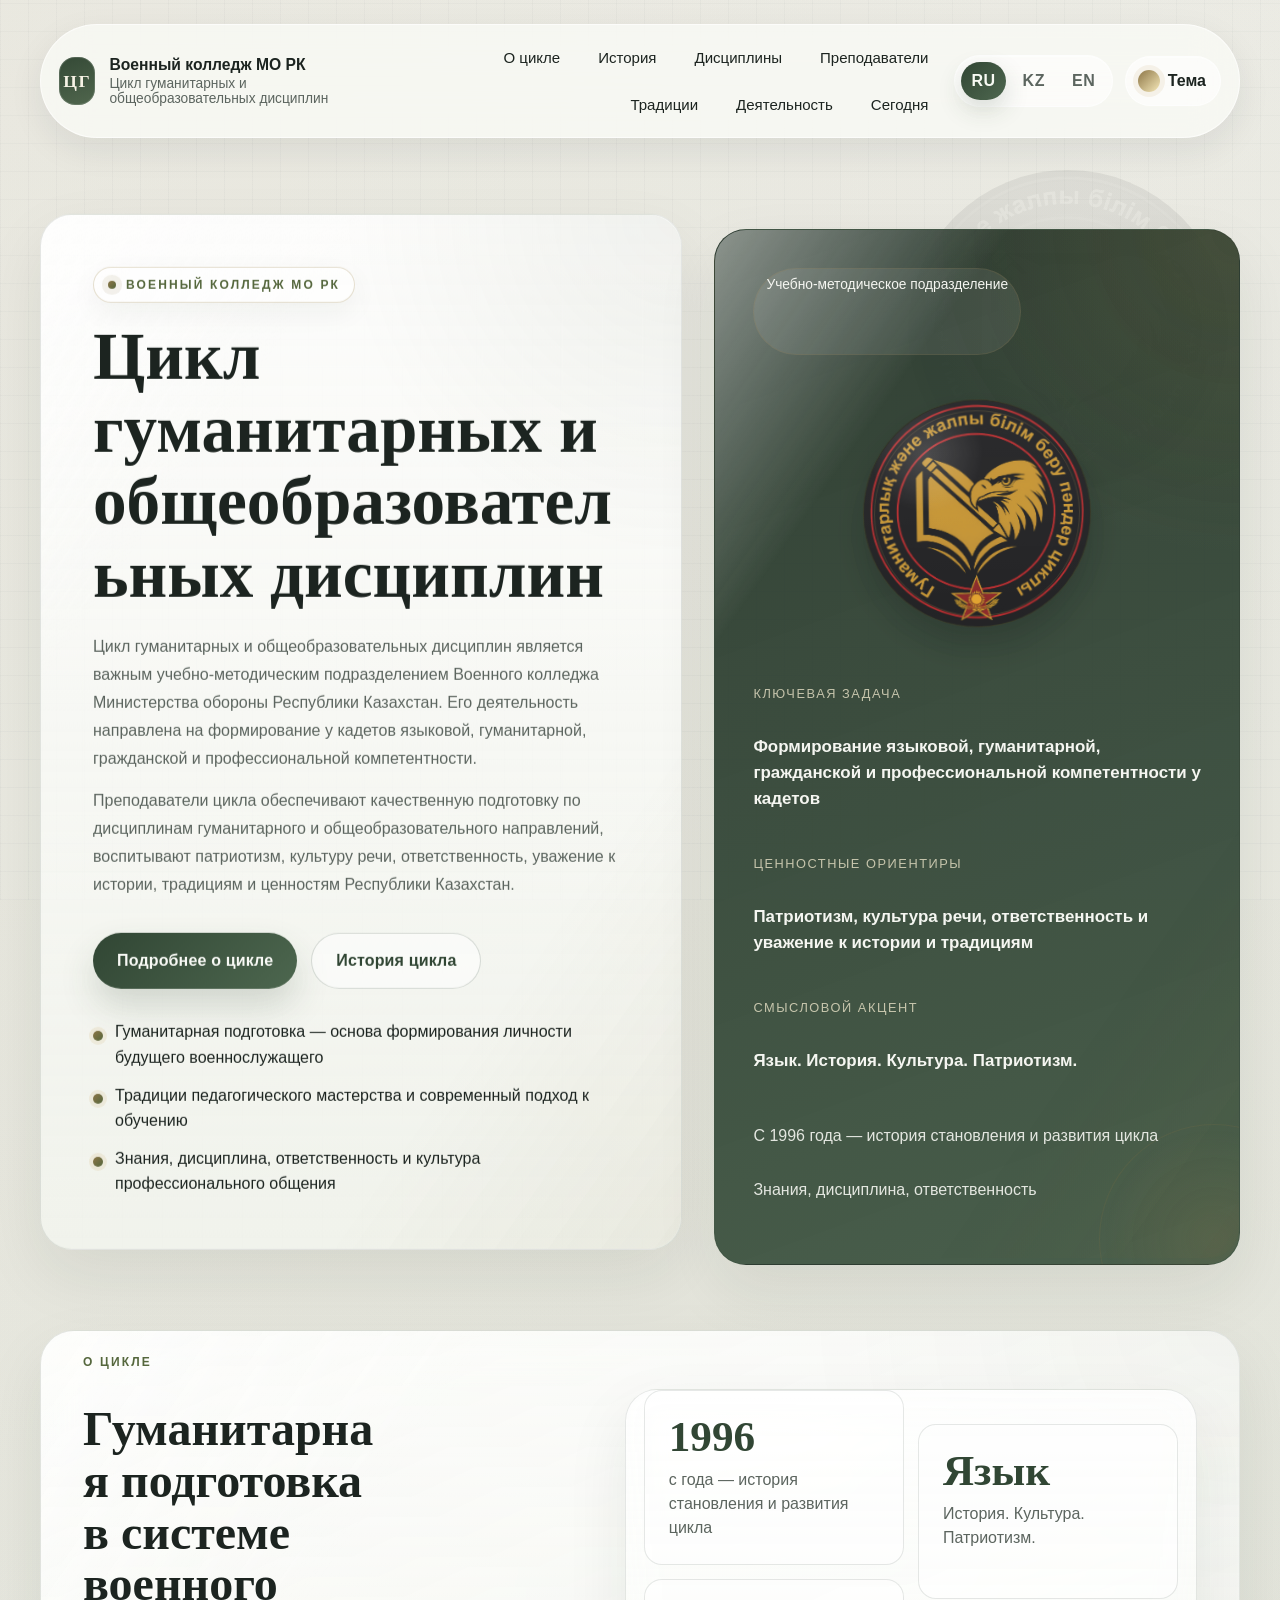
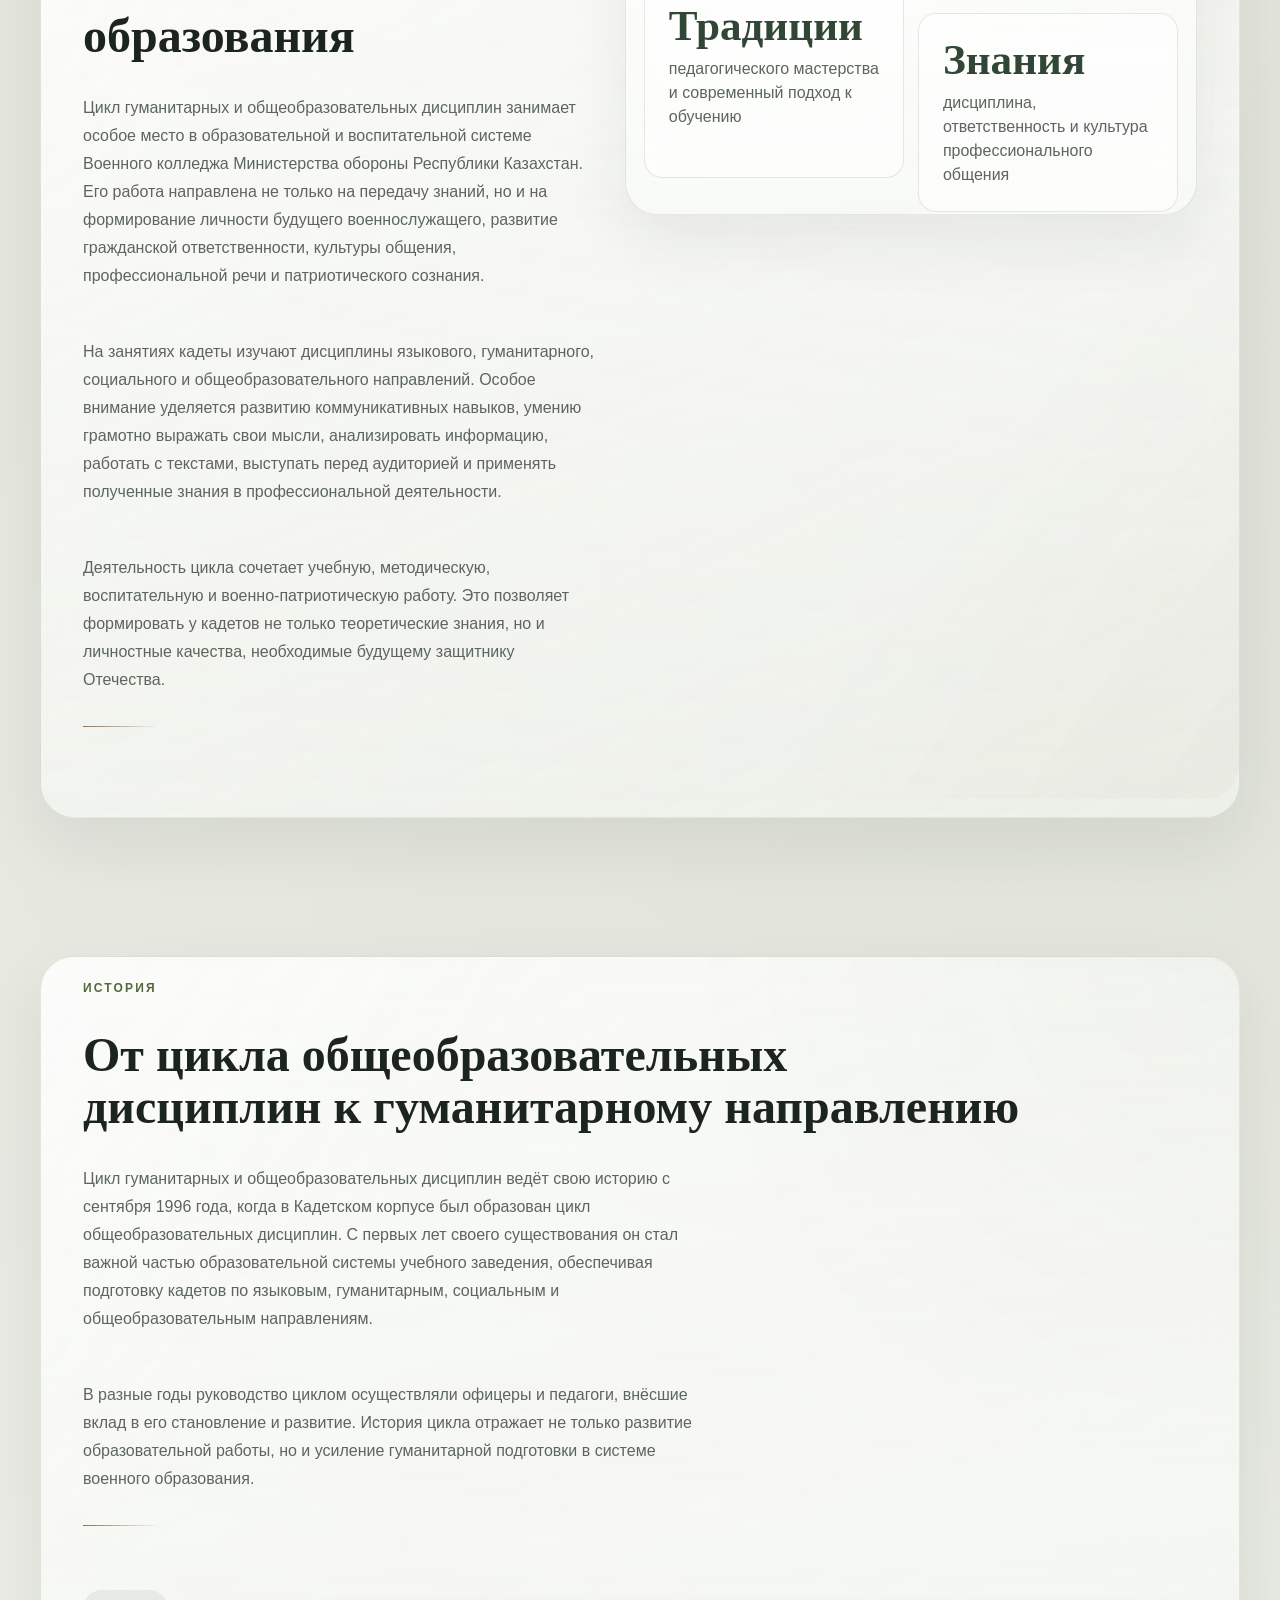
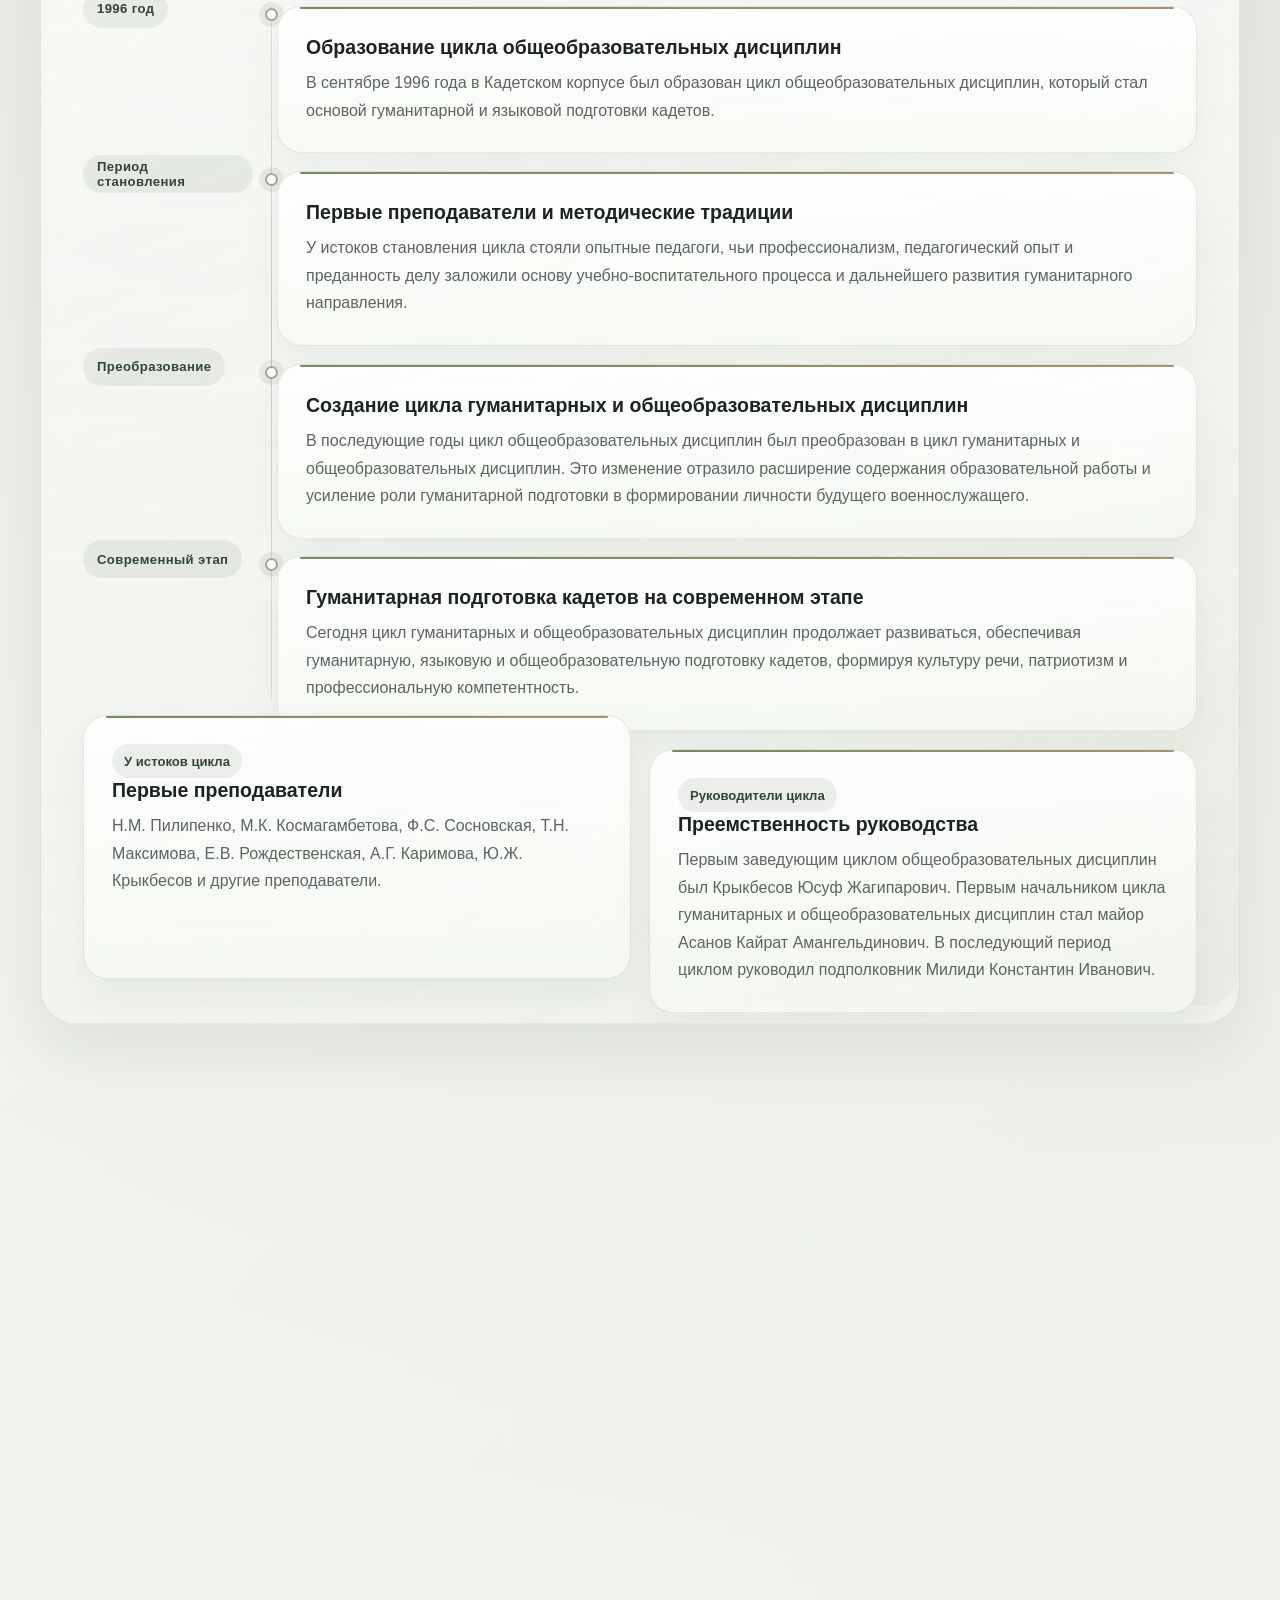
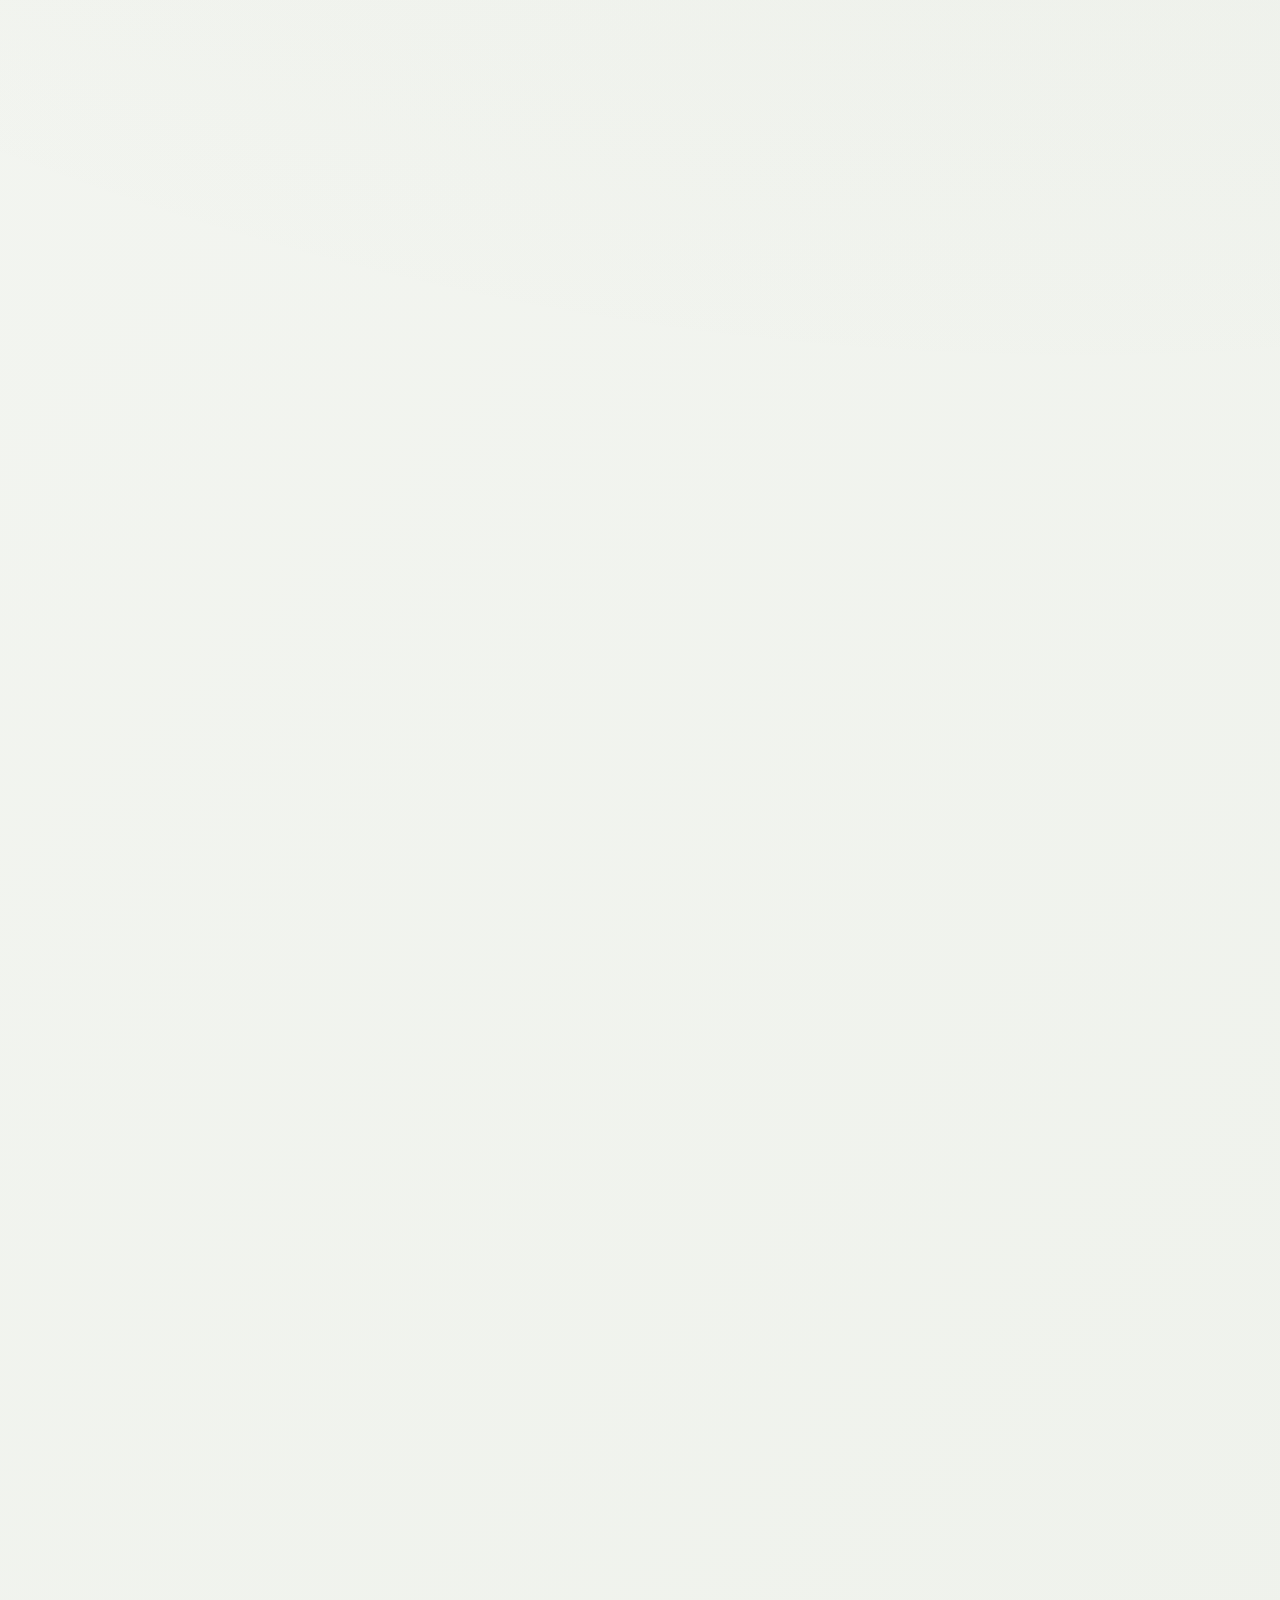
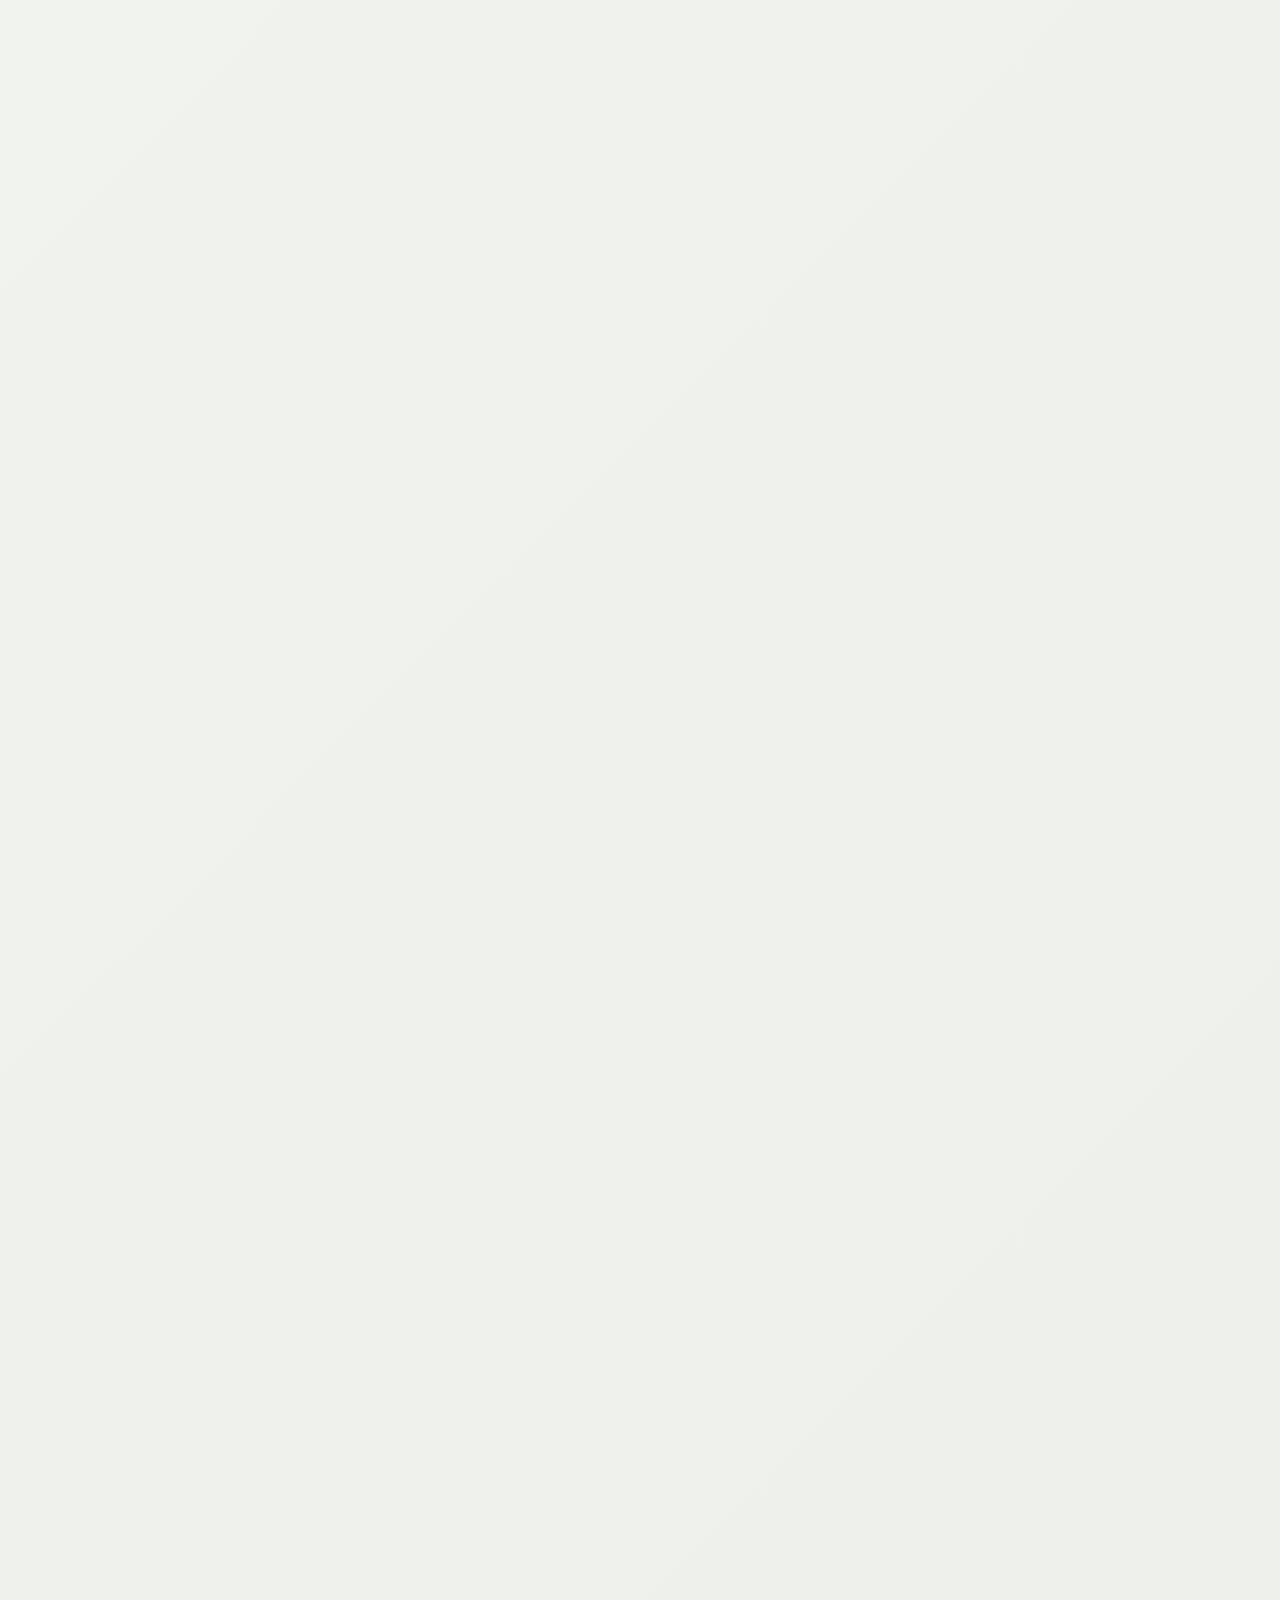
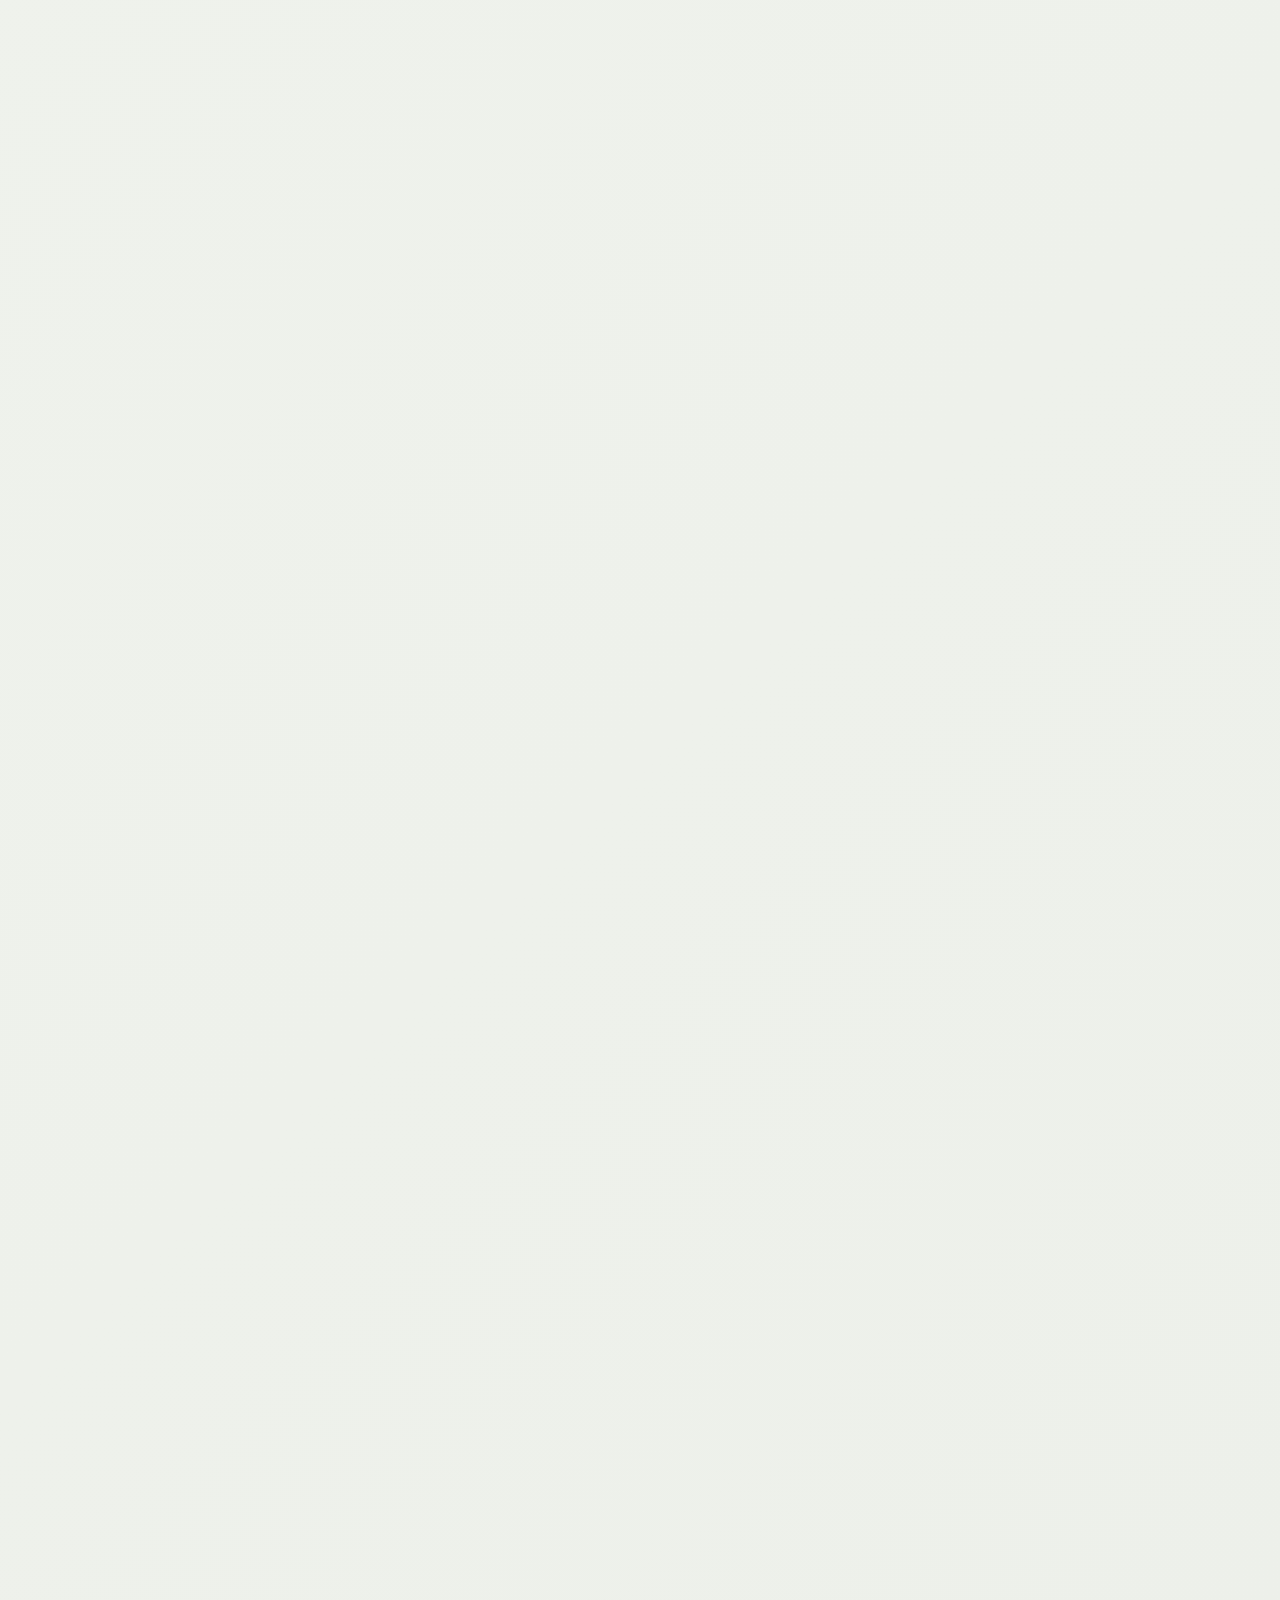
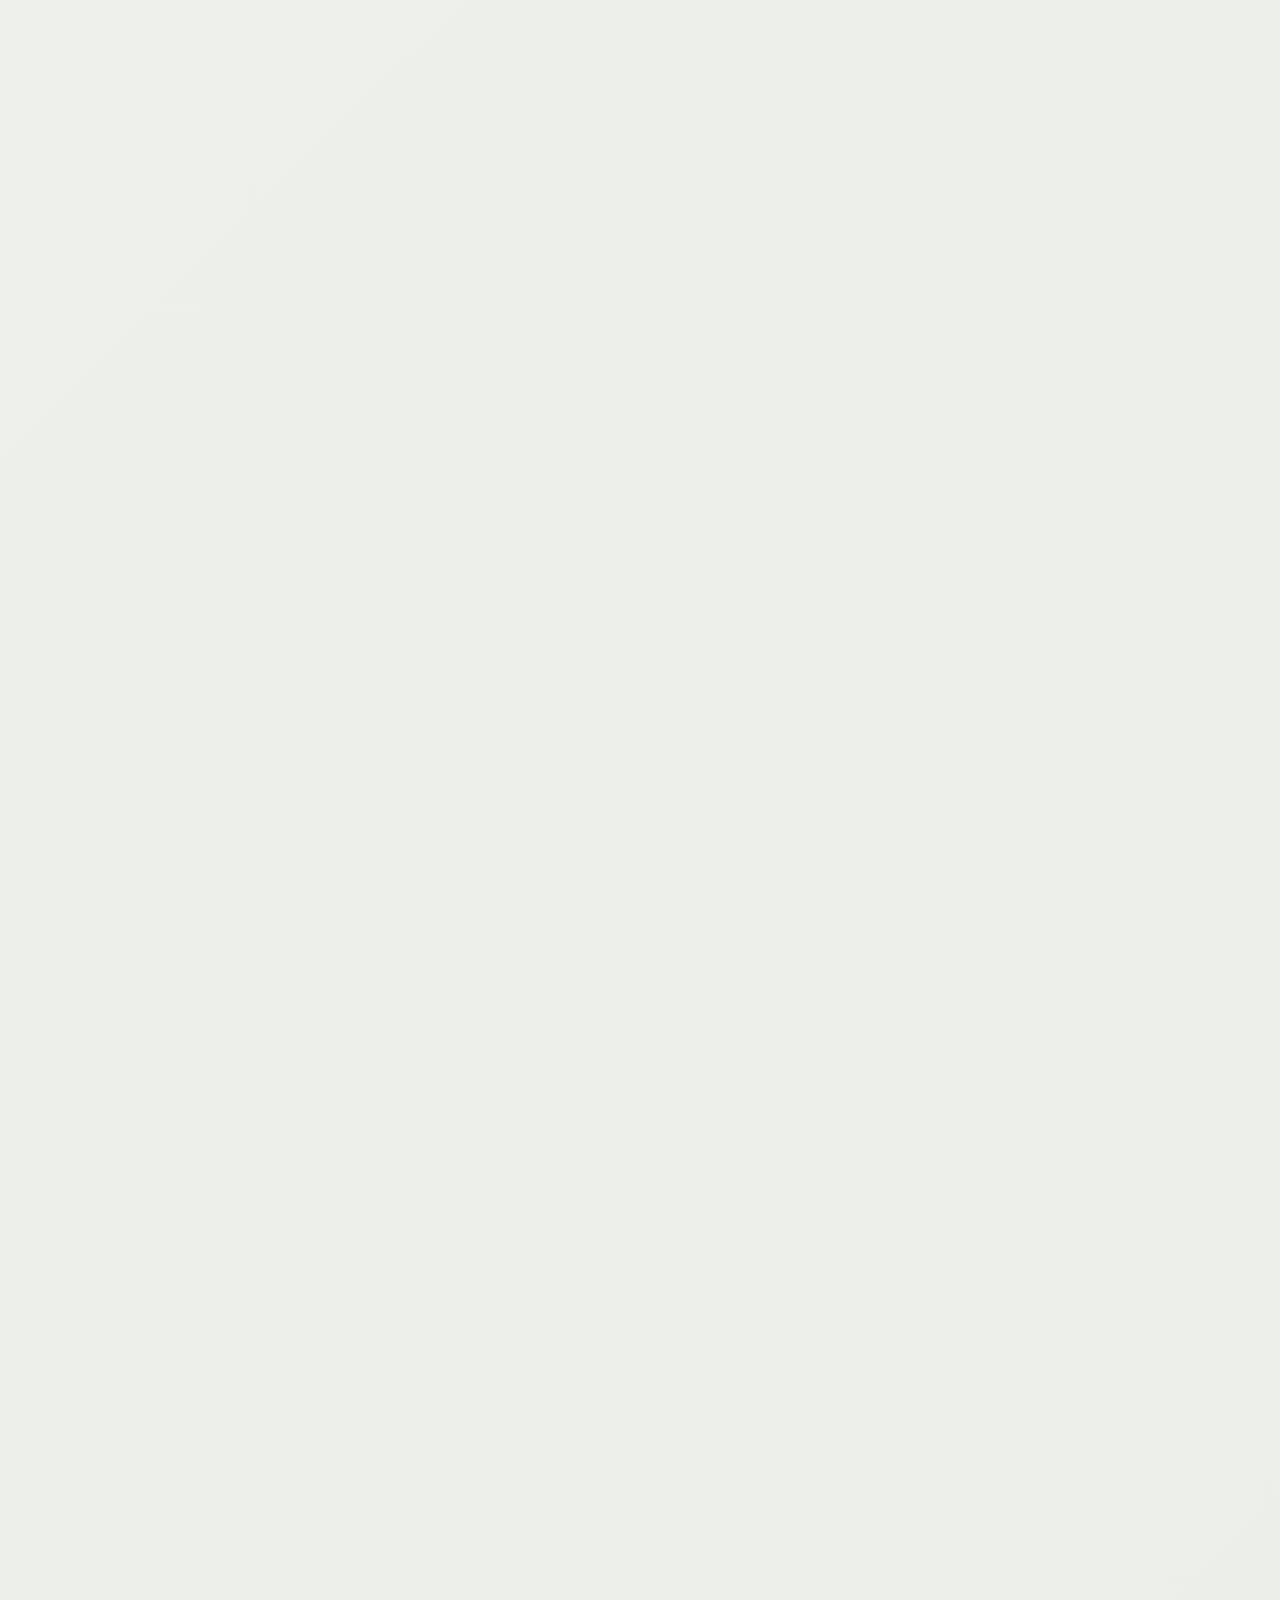
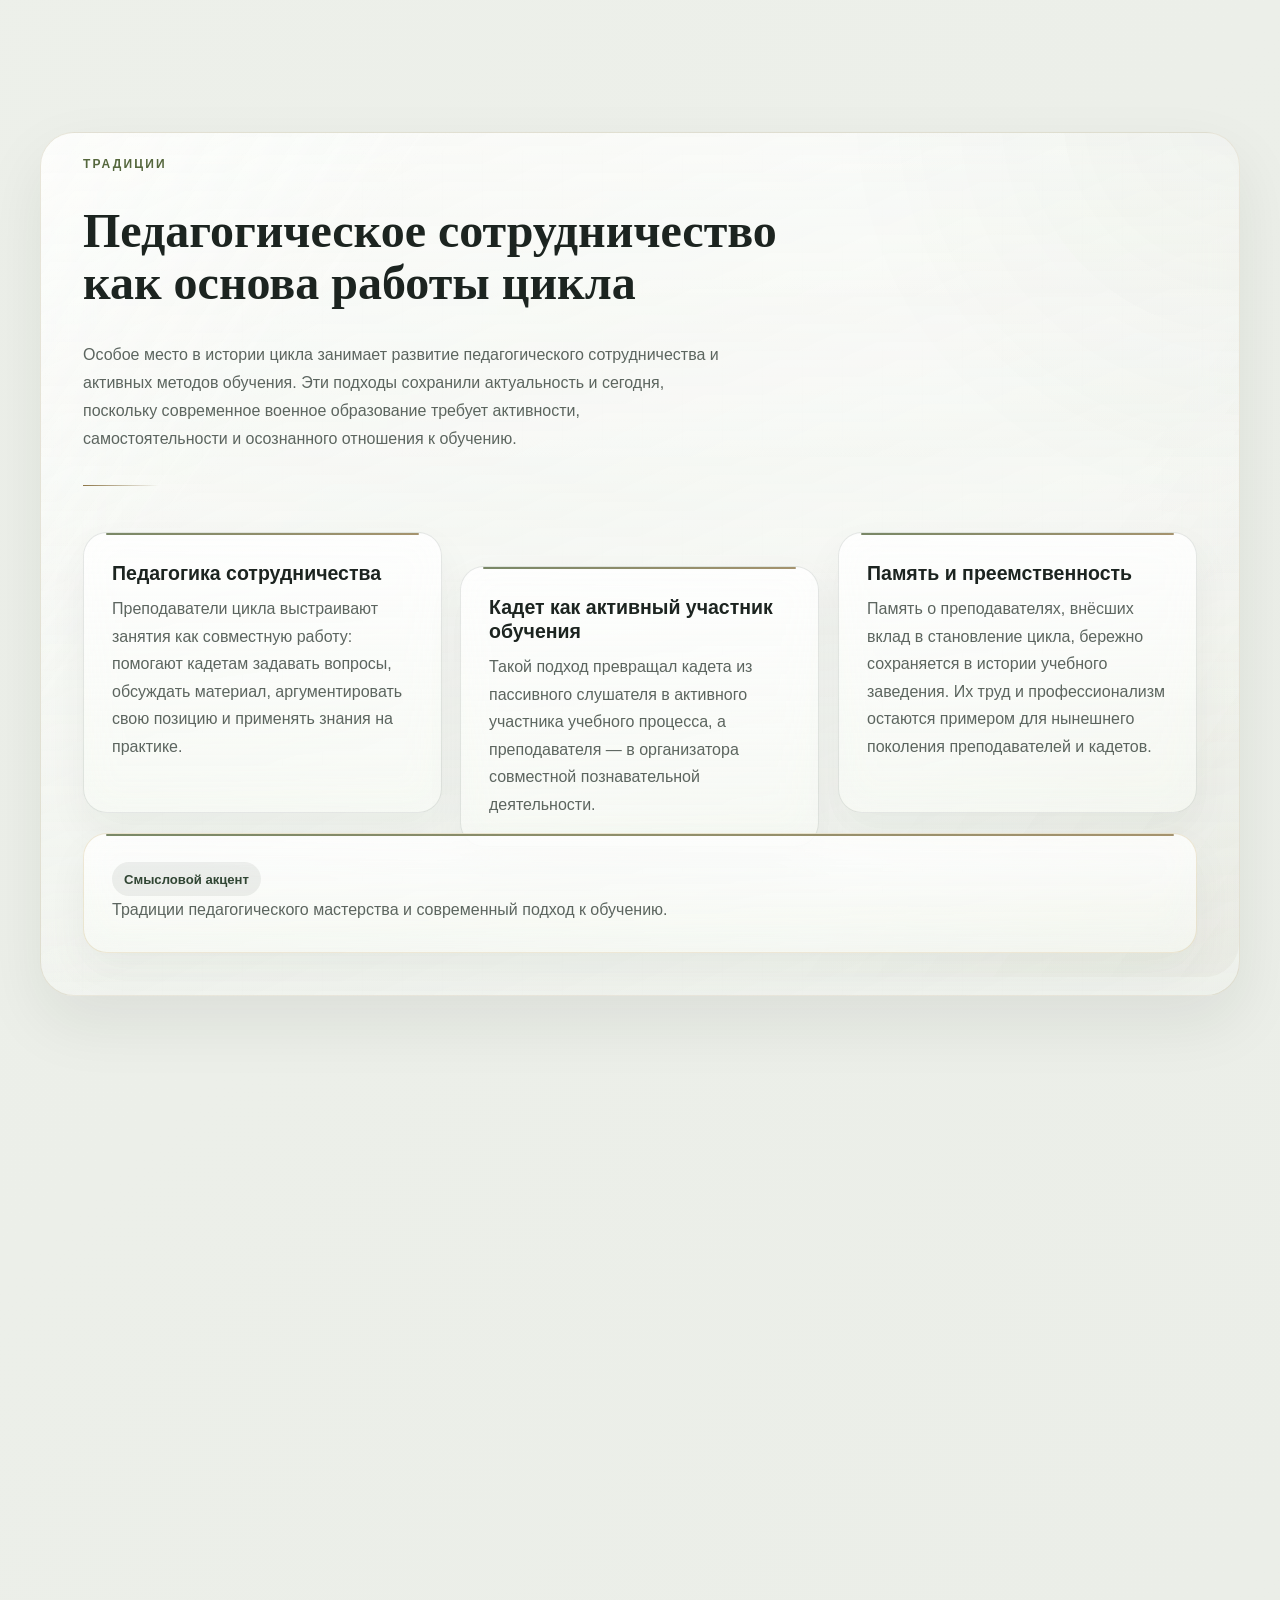
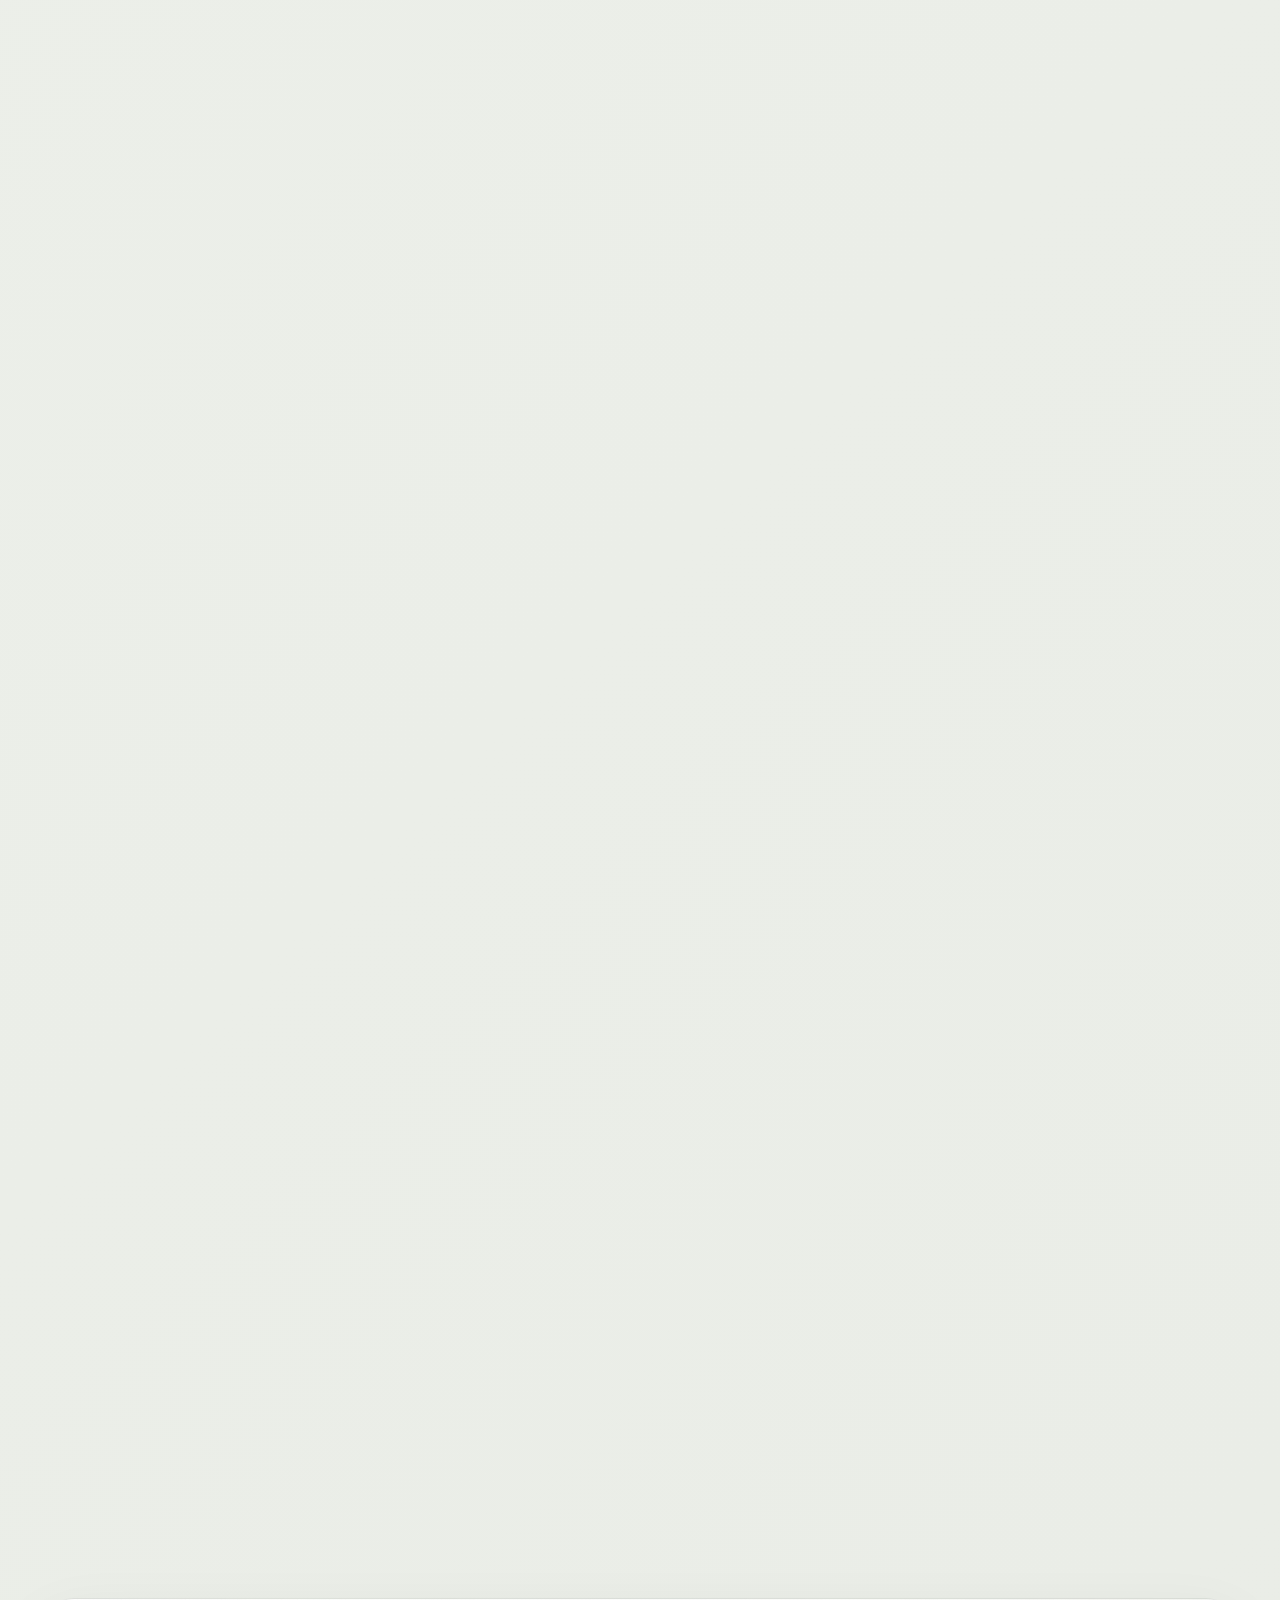
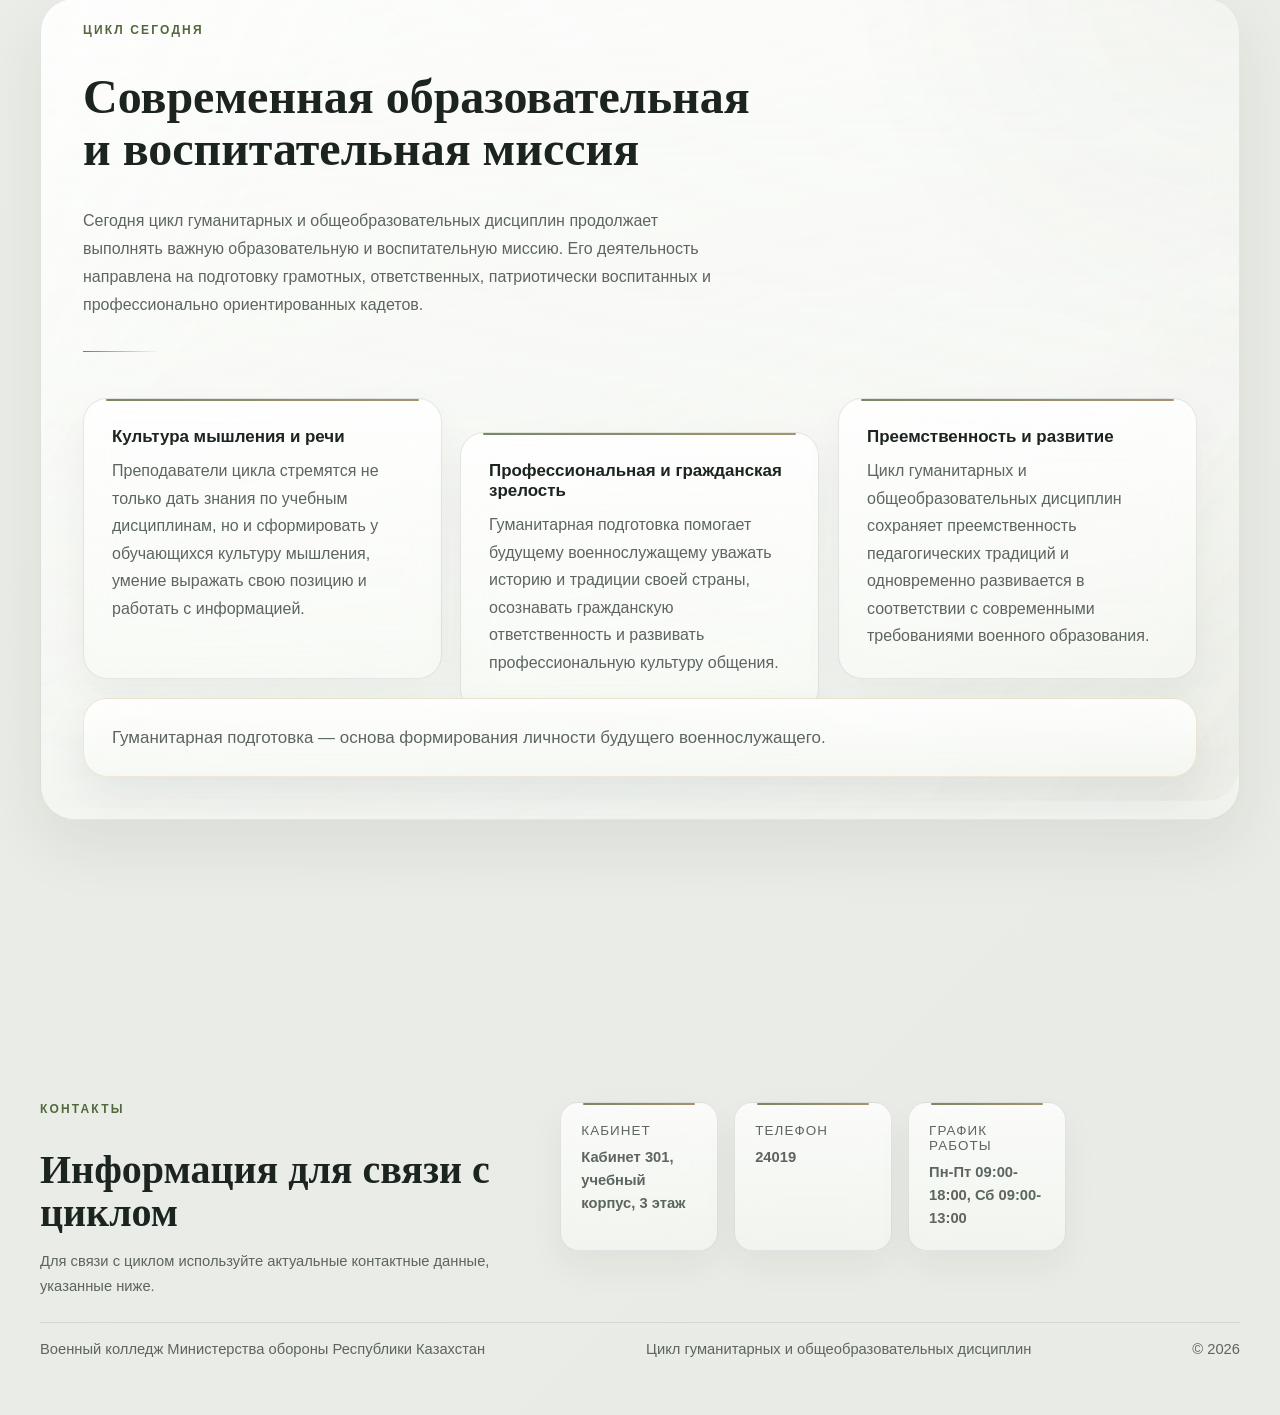
==== commit b6730749: "еще один учитель" ====
--- a/index.html
+++ b/index.html
@@ -403,6 +403,19 @@
               <p class="teacher-bio" data-i18n="teachers.card8Bio">Образование: Кокшетауский университет имени Ш. Уалиханова, 2006 год. Квалификация: учитель казахского языка и литературы. Методическая проблема: повышение учебной грамотности кадетов через использование информационно-коммуникативных технологий при обучении казахскому языку и литературе.</p>
               <p class="teacher-subjects" data-i18n="teachers.card8Subjects">Дисциплины: казахский язык и литература.</p>
             </article>
+
+            <article class="teacher-card">
+              <div class="teacher-photo teacher-photo-real">
+                <img src="assets/erkebaeva-dinara.png" alt="Еркебаева Динара Рафагатовна" loading="lazy">
+                <span class="teacher-index">09</span>
+                <span class="teacher-photo-label" data-i18n="teachers.card9PhotoLabel">Информатика</span>
+              </div>
+              <span class="teacher-role" data-i18n="teachers.card9Role">Педагог-модератор, преподаватель информатики</span>
+              <span class="teacher-detail" data-i18n="teachers.card9Experience">Общий педагогический стаж: 22 года. Стаж работы в Военном колледже МО РК: 22 года.</span>
+              <h3 class="teacher-name" data-i18n="teachers.card9Name">Еркебаева Динара Рафагатовна</h3>
+              <p class="teacher-bio" data-i18n="teachers.card9Bio">Образование: высшее, программист-экономист. Методическая проблема: индивидуальный дифференцированный подход на уроках информатики.</p>
+              <p class="teacher-subjects" data-i18n="teachers.card9Subjects">Дисциплины: информатика, логика.</p>
+            </article>
           </div>
         </div>
       </section>
--- a/styles.css
+++ b/styles.css
@@ -1007,7 +1007,7 @@
   justify-content: center;
 }
 
-.teacher-grid-single .teacher-card:nth-child(n + 9) {
+.teacher-grid-single .teacher-card:nth-child(n + 10) {
   display: none;
 }
 
@@ -1674,6 +1674,14 @@
     min-height: 360px;
   }
 
+  .reveal,
+  .reveal.is-visible {
+    opacity: 1;
+    transform: none;
+    filter: none;
+    transition-delay: 0ms;
+  }
+
   .stats-panel {
     grid-template-columns: 1fr;
   }
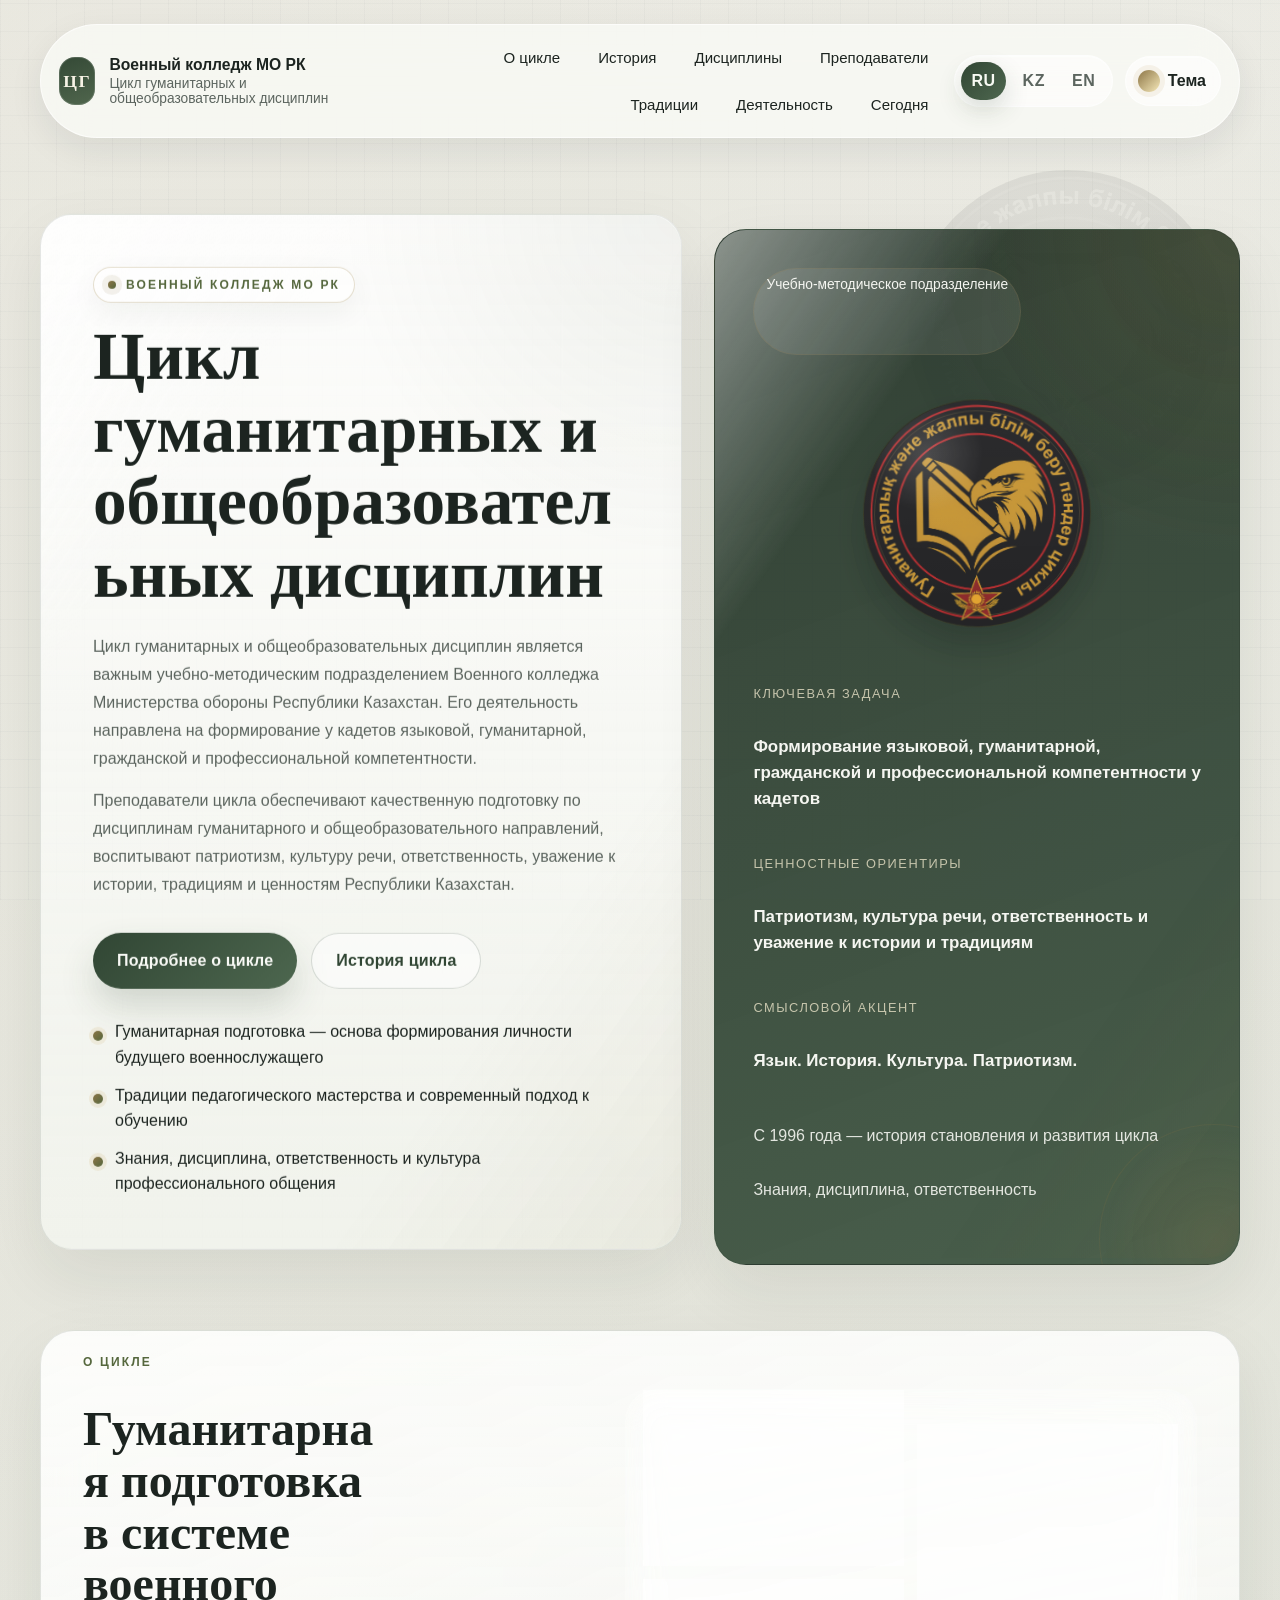
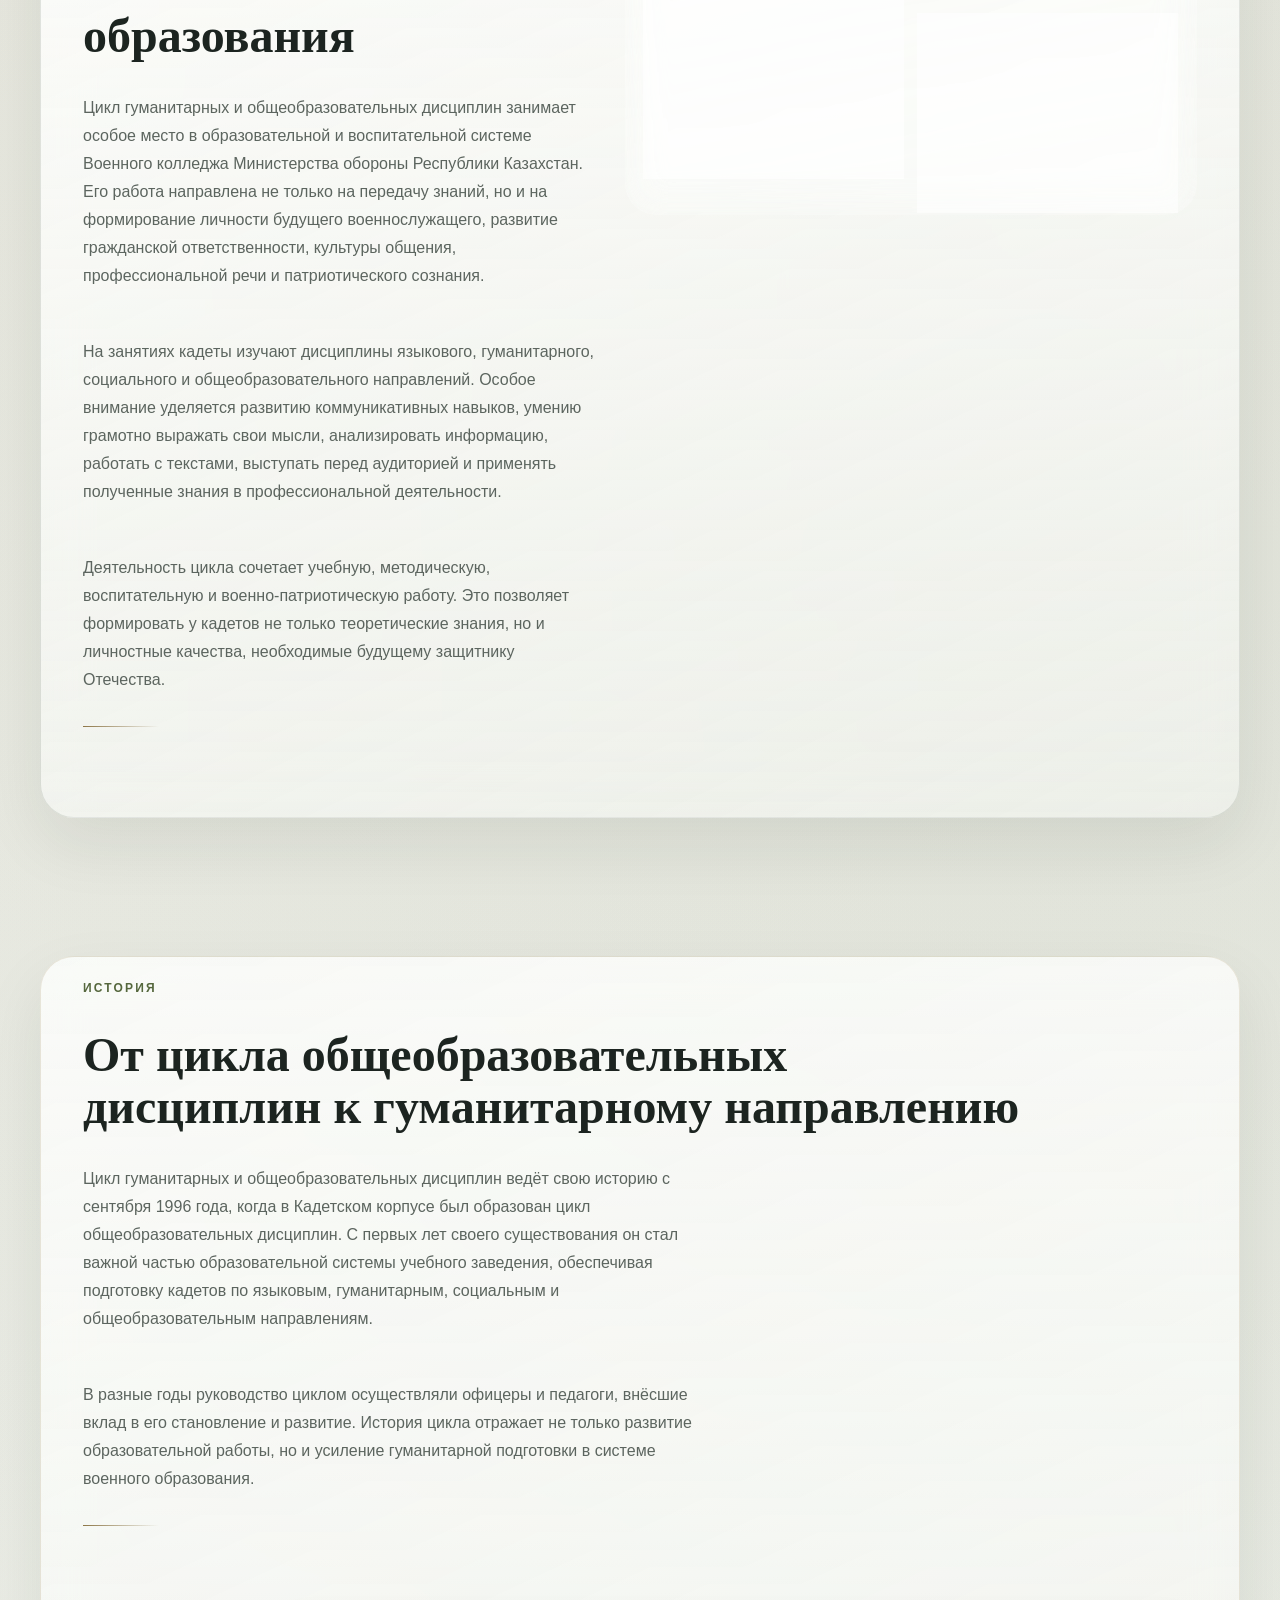
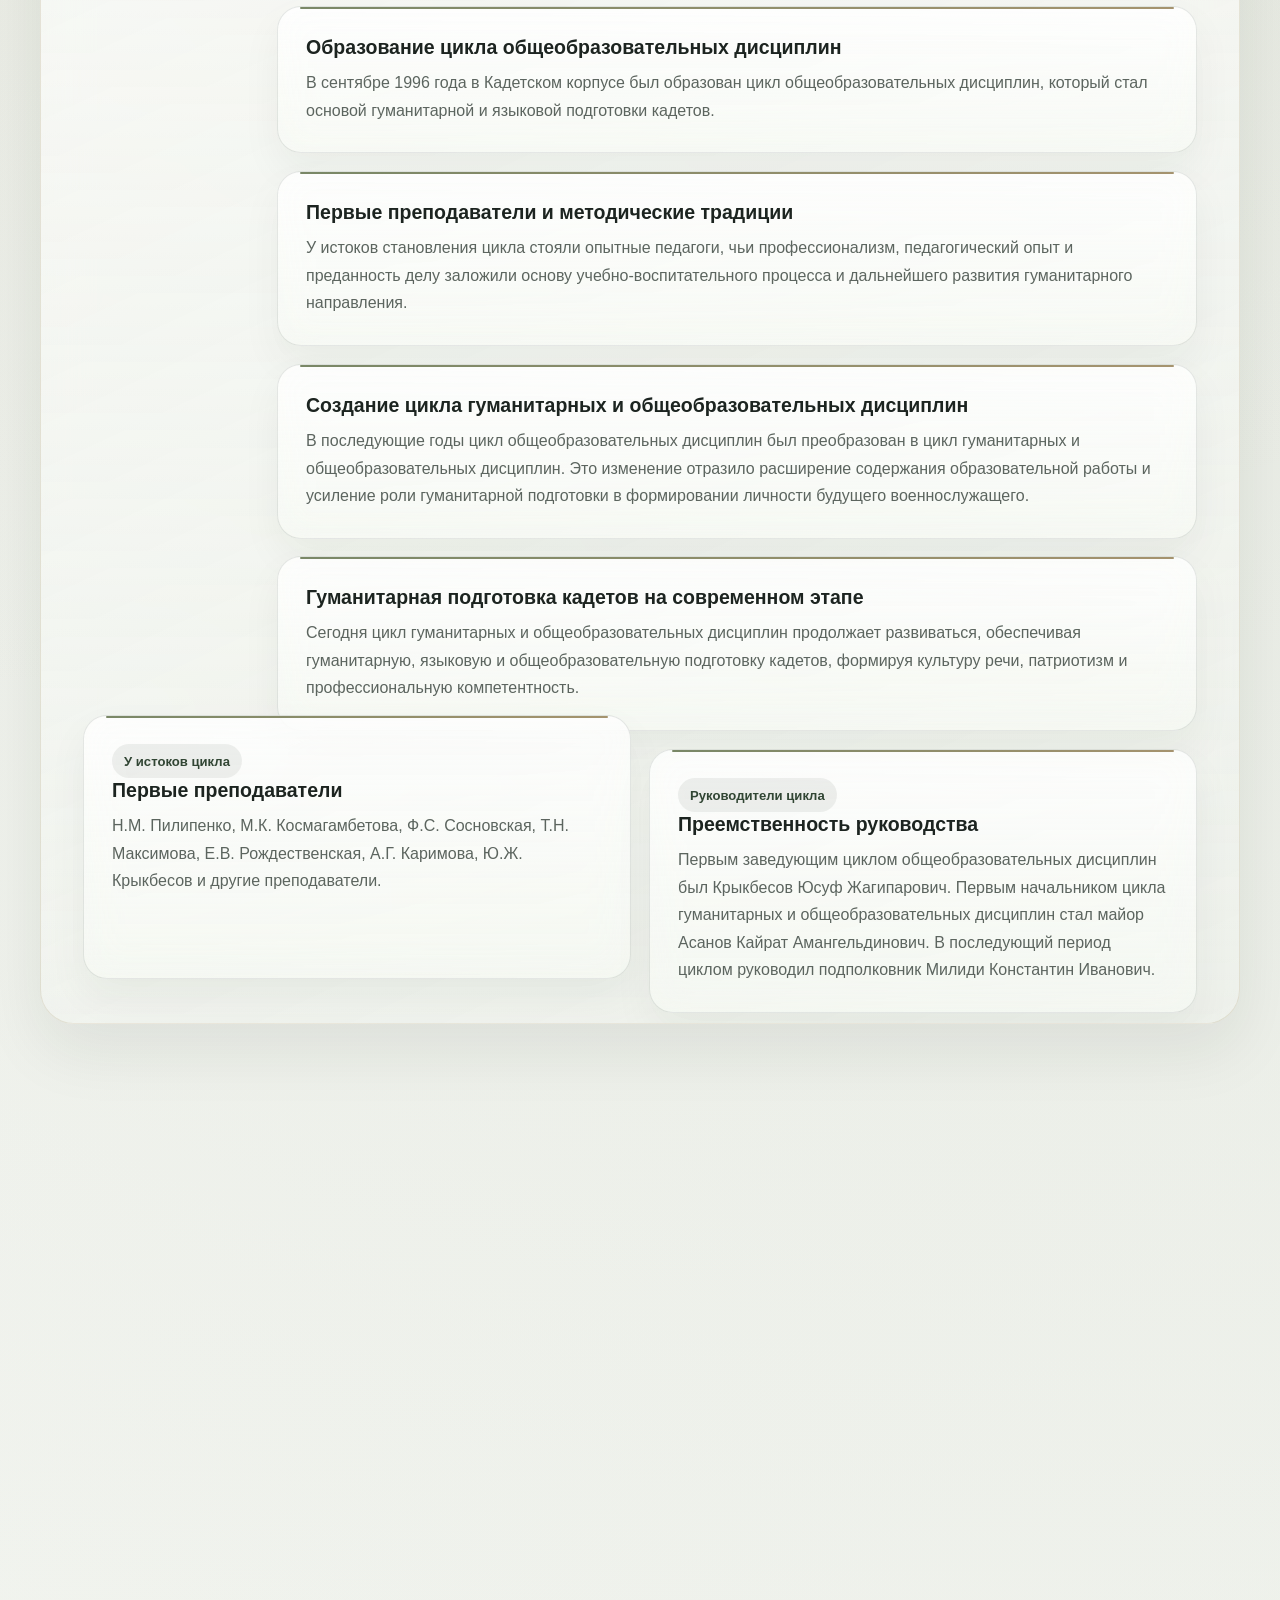
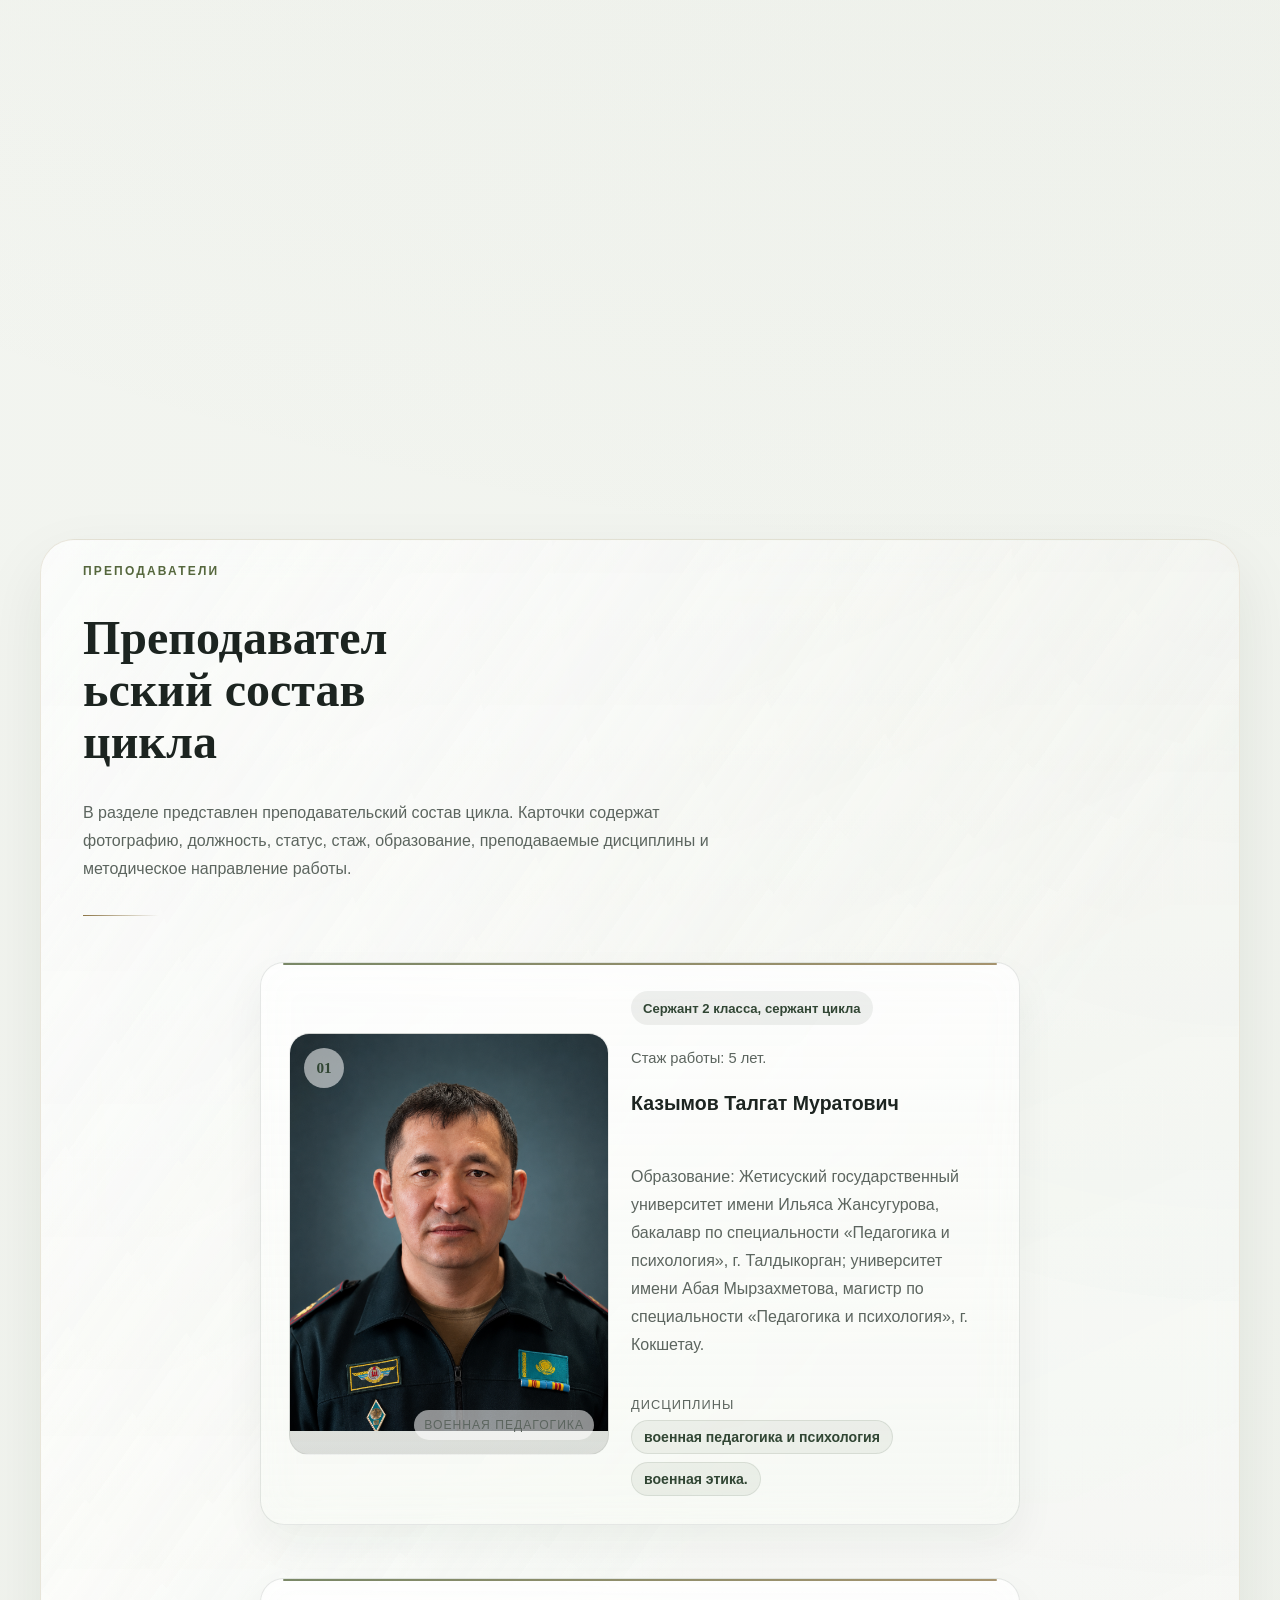
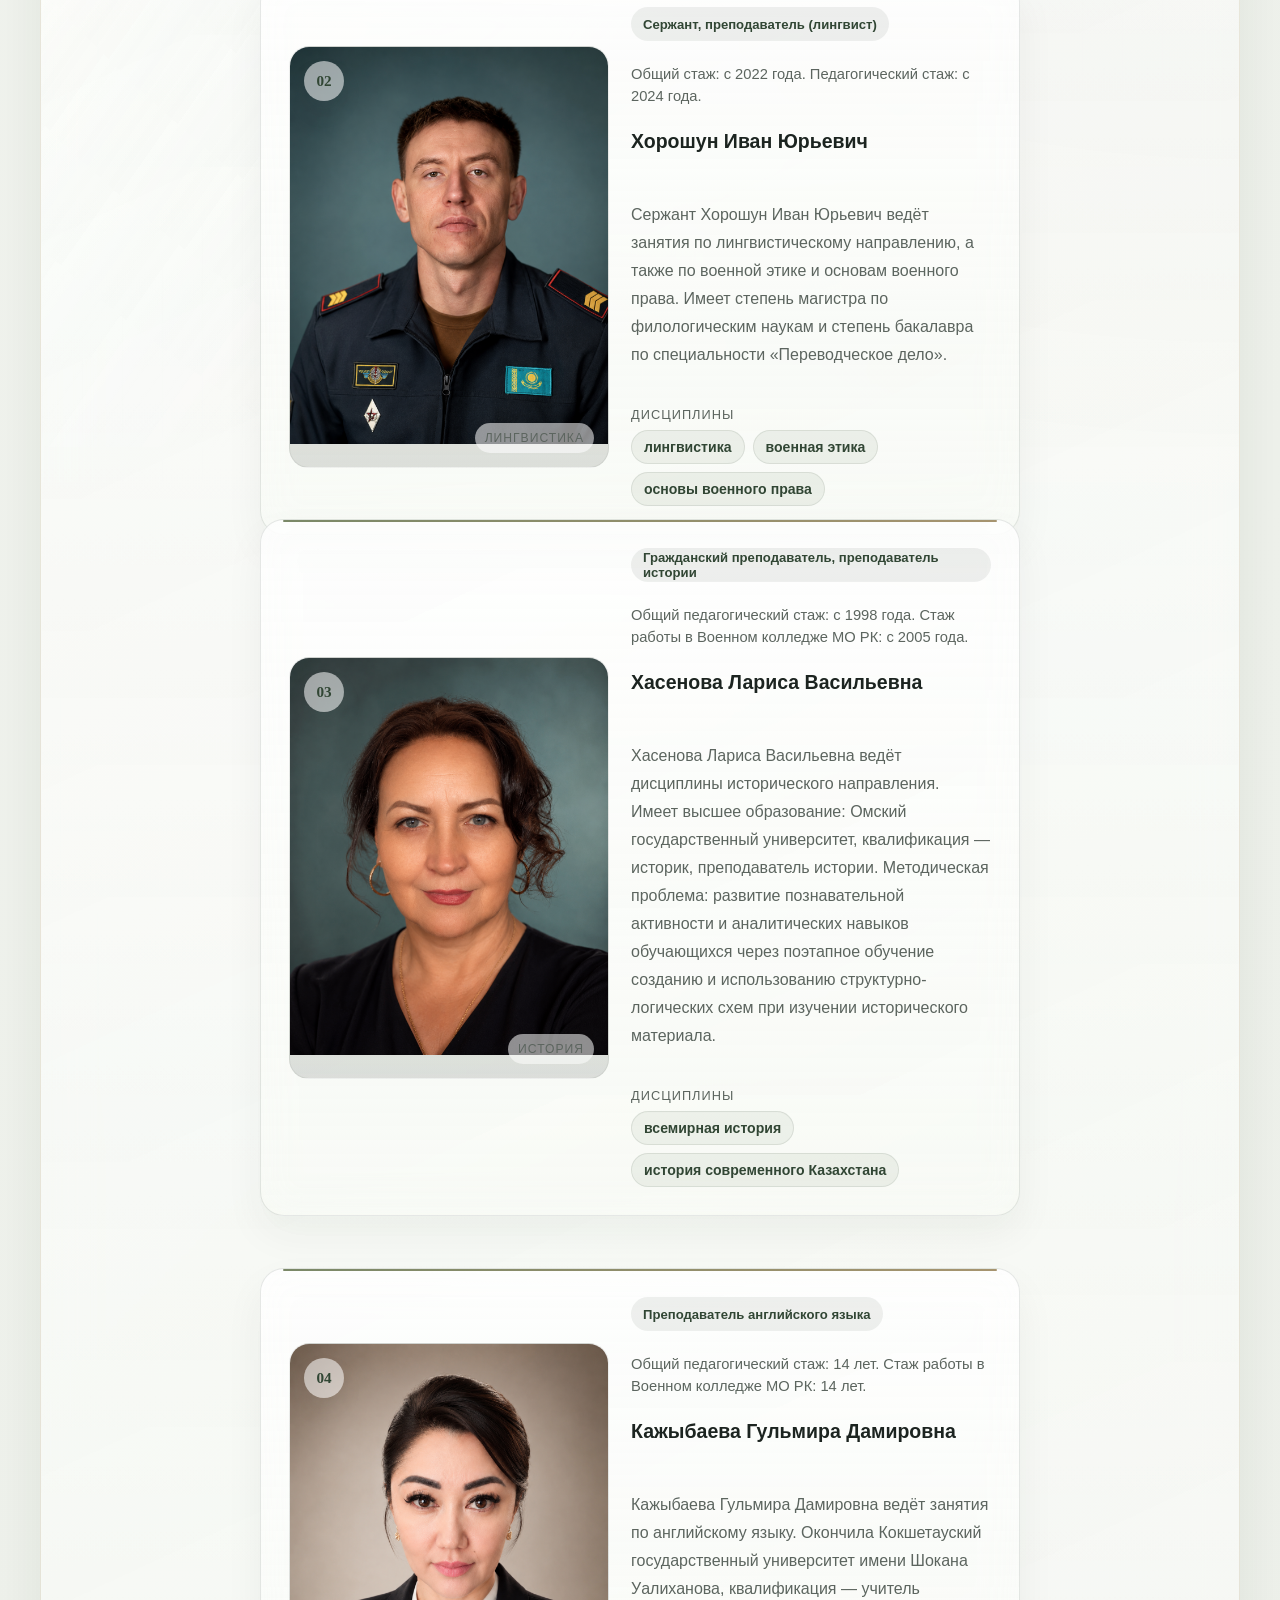
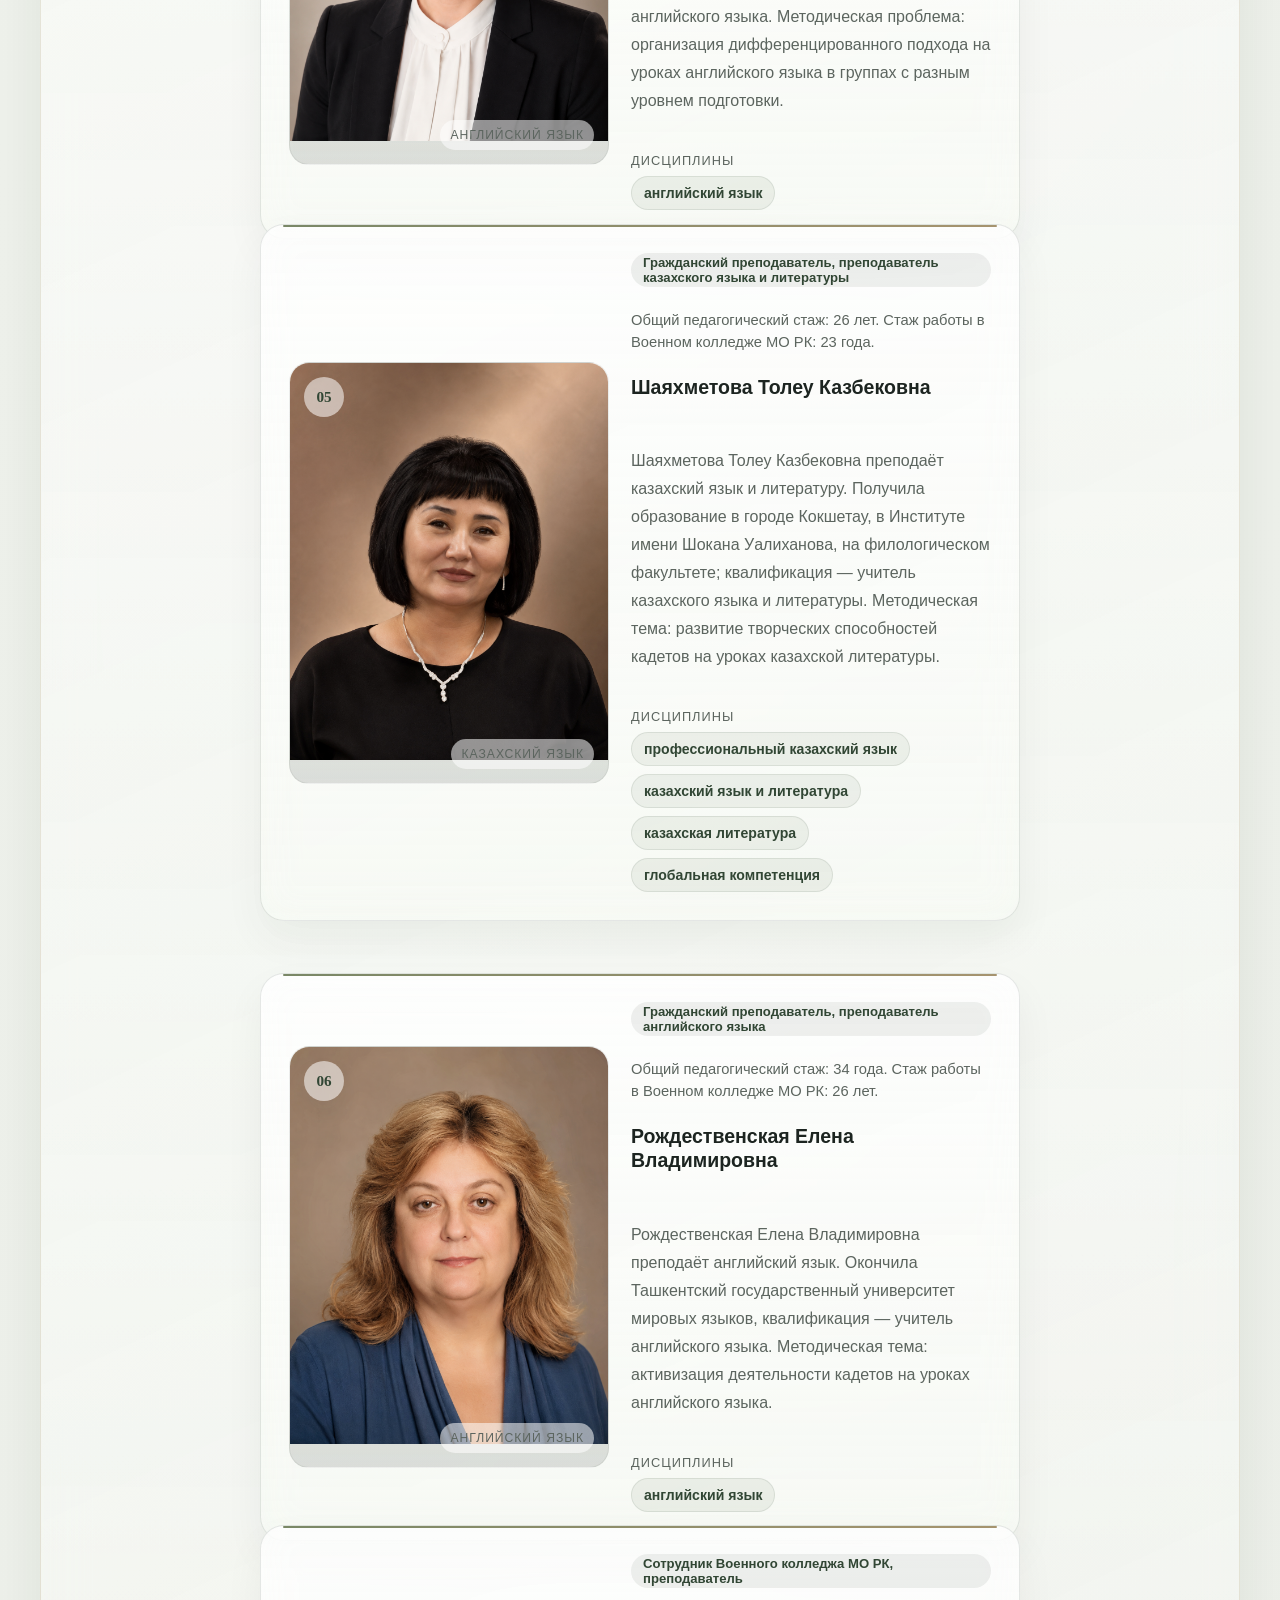
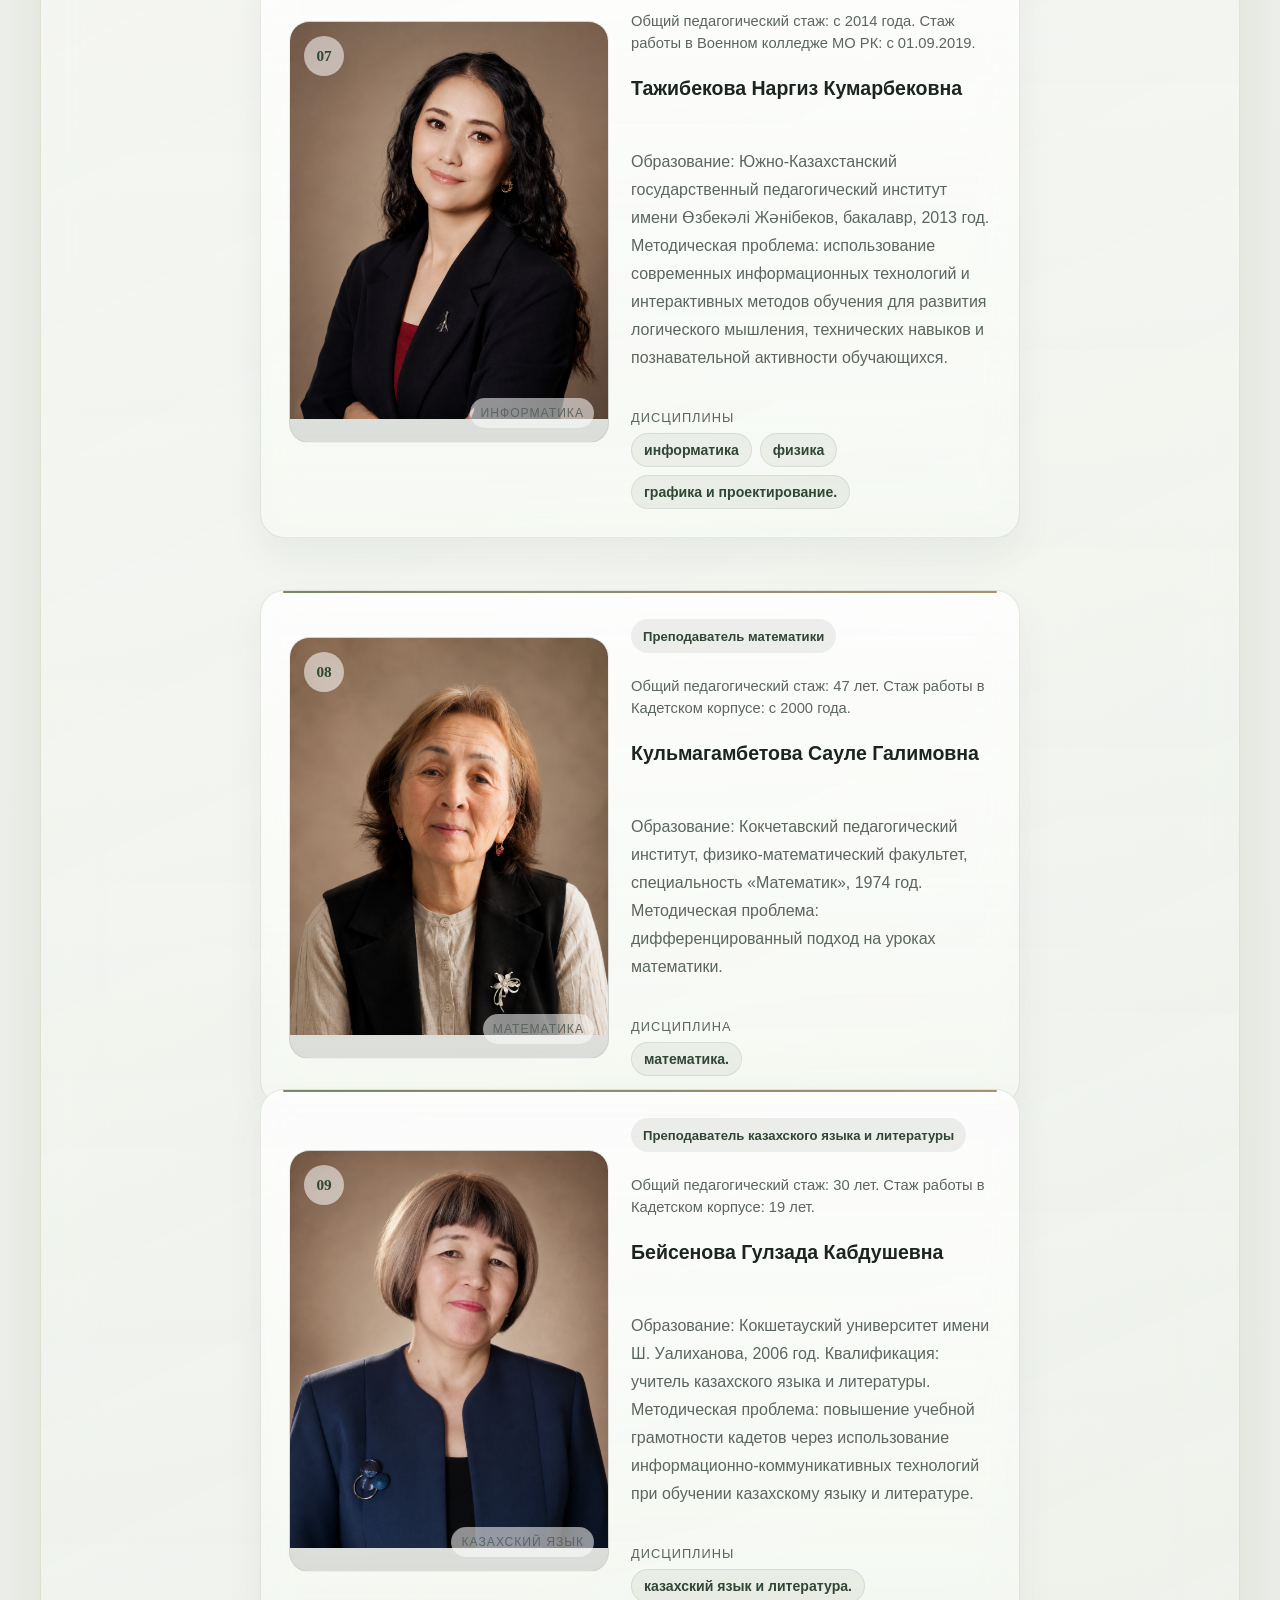
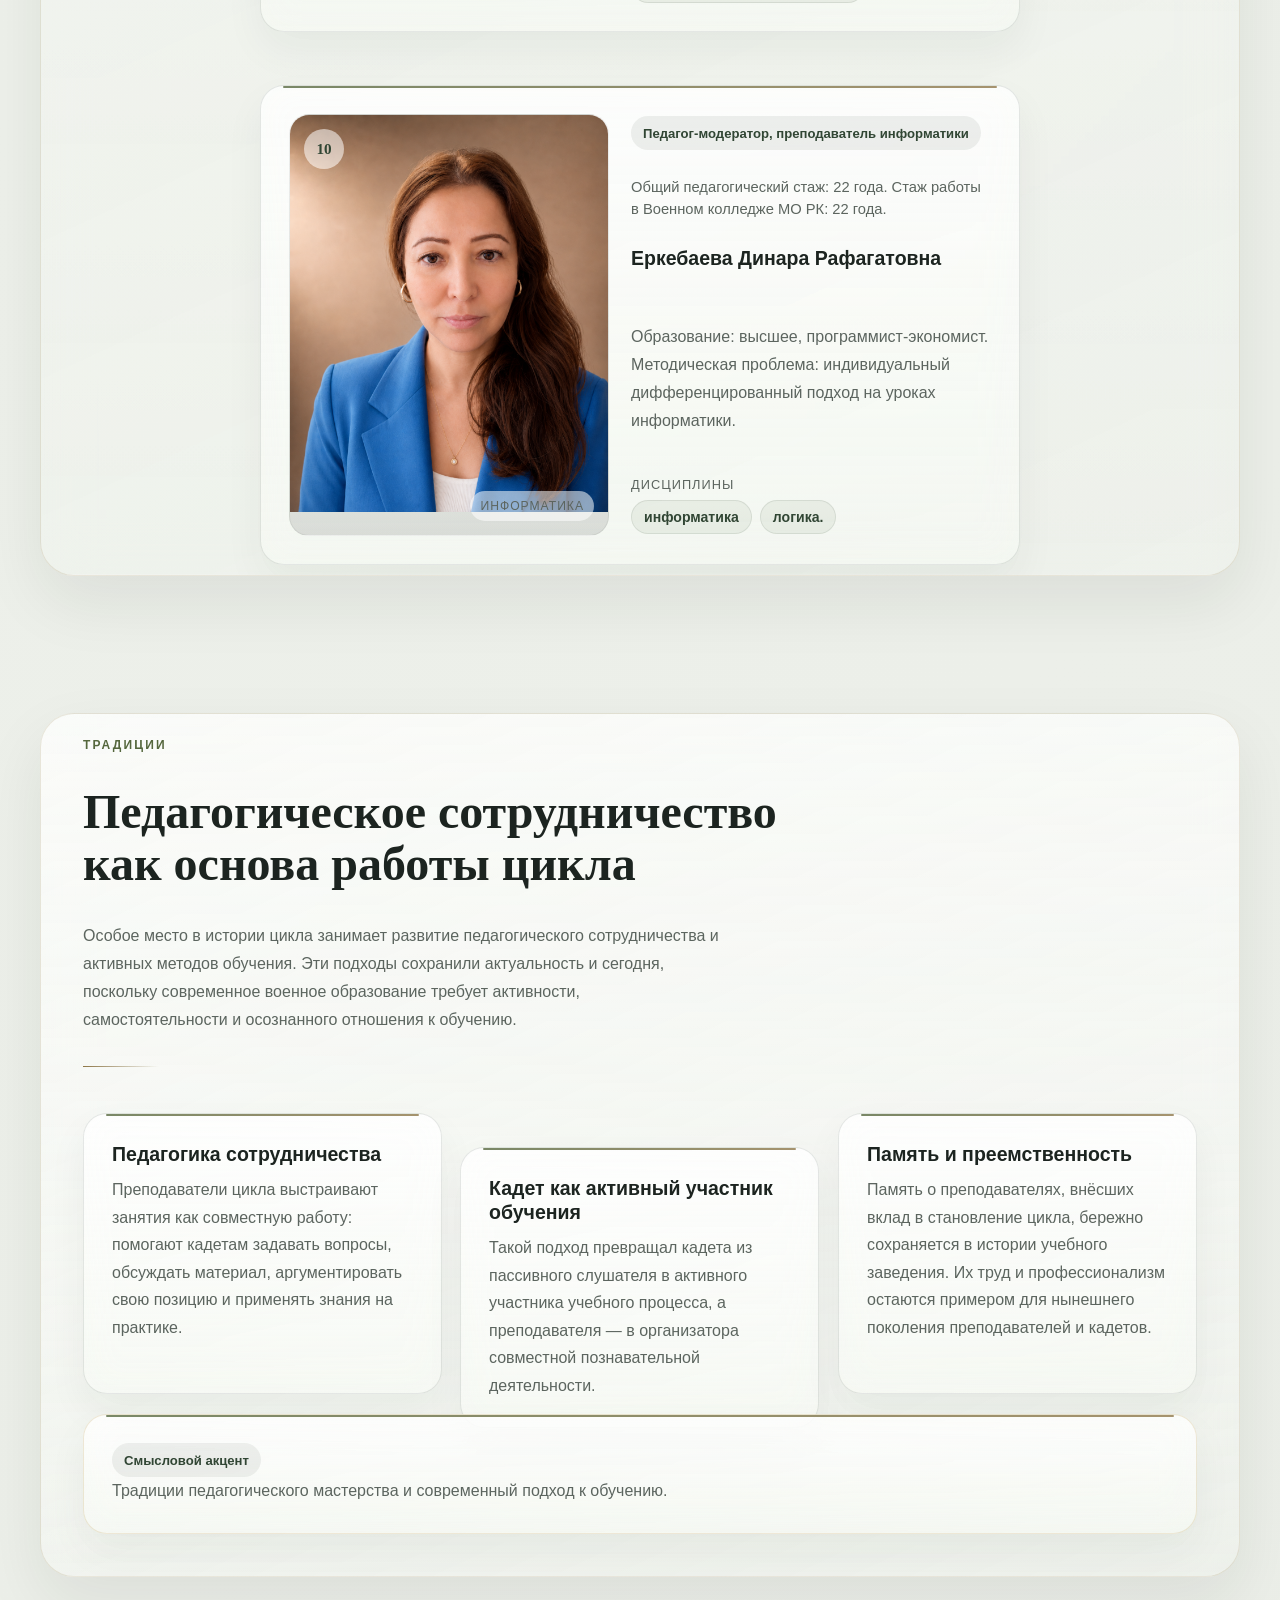
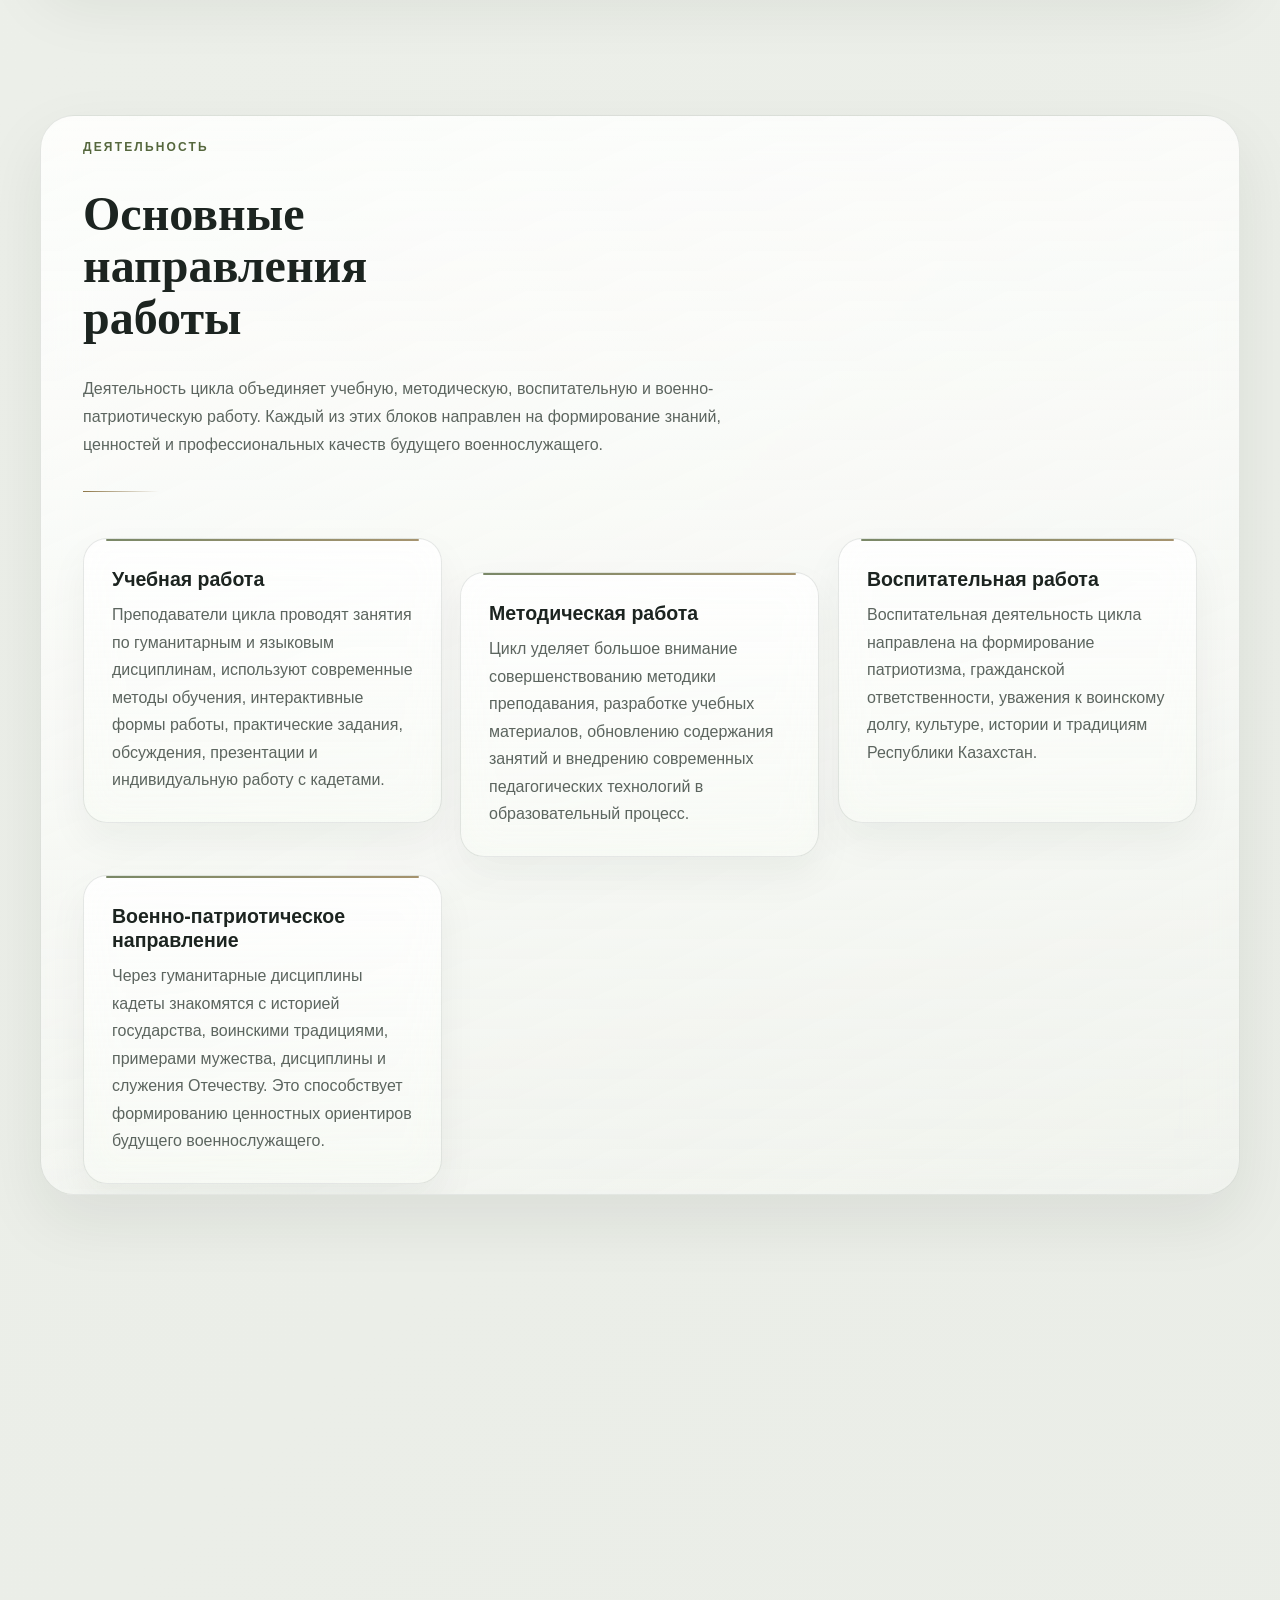
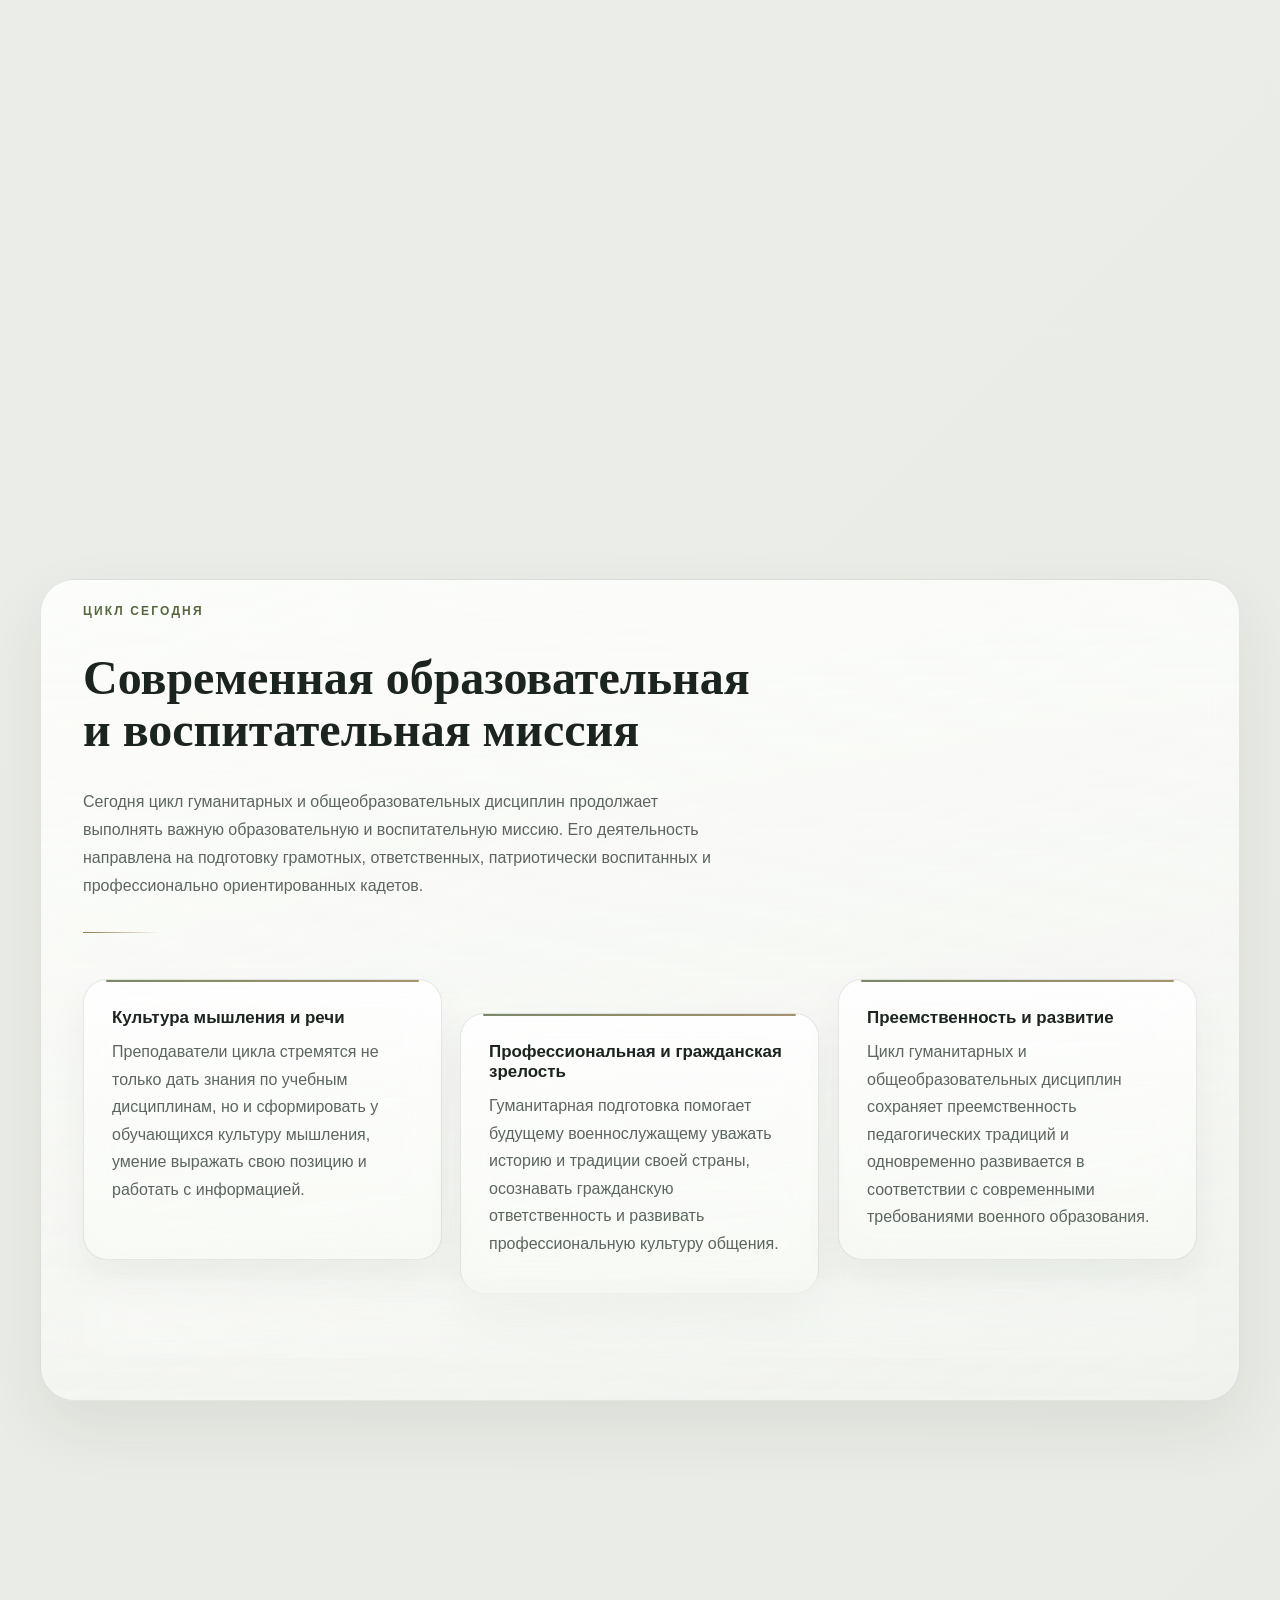
==== commit 326ac3b8: "новый препод" ====
--- a/index.html
+++ b/index.html
@@ -302,8 +302,21 @@
           <div class="teacher-grid teacher-grid-single">
             <article class="teacher-card">
               <div class="teacher-photo teacher-photo-real">
+                <img src="assets/kazymov-talgat.png" alt="Казымов Талгат Муратович" loading="lazy">
+                <span class="teacher-index">01</span>
+                <span class="teacher-photo-label" data-i18n="teachers.card10PhotoLabel">Военная педагогика</span>
+              </div>
+              <span class="teacher-role" data-i18n="teachers.card10Role">Сержант 2 класса, сержант цикла</span>
+              <span class="teacher-detail" data-i18n="teachers.card10Experience">Стаж работы: 5 лет.</span>
+              <h3 class="teacher-name" data-i18n="teachers.card10Name">Казымов Талгат Муратович</h3>
+              <p class="teacher-bio" data-i18n="teachers.card10Bio">Образование: Жетисуский государственный университет имени Ильяса Жансугурова, бакалавр по специальности «Педагогика и психология», г. Талдыкорган; университет имени Абая Мырзахметова, магистр по специальности «Педагогика и психология», г. Кокшетау.</p>
+              <p class="teacher-subjects" data-i18n="teachers.card10Subjects">Дисциплины: военная педагогика и психология, военная этика.</p>
+            </article>
+
+            <article class="teacher-card">
+              <div class="teacher-photo teacher-photo-real">
                 <img src="assets/khoroshun-ivan.png" alt="Хорошун Иван Юрьевич" loading="lazy">
-                <span class="teacher-index">01</span>
+                <span class="teacher-index">02</span>
                 <span class="teacher-photo-label" data-i18n="teachers.card1PhotoLabel">Лингвистика</span>
               </div>
               <span class="teacher-role" data-i18n="teachers.card1Role">Руководитель цикла</span>
@@ -316,7 +329,7 @@
             <article class="teacher-card">
               <div class="teacher-photo teacher-photo-real">
                 <img src="assets/khasenova-larisa.png" alt="Хасенова Лариса Васильевна" loading="lazy">
-                <span class="teacher-index">02</span>
+                <span class="teacher-index">03</span>
                 <span class="teacher-photo-label" data-i18n="teachers.card2PhotoLabel">История</span>
               </div>
               <span class="teacher-role" data-i18n="teachers.card2Role">Преподаватель казахского языка</span>
@@ -329,7 +342,7 @@
             <article class="teacher-card">
               <div class="teacher-photo teacher-photo-real">
                 <img src="assets/kazhybayeva-gulmira.png" alt="Кажыбаева Гульмира Дамировна" loading="lazy">
-                <span class="teacher-index">03</span>
+                <span class="teacher-index">04</span>
                 <span class="teacher-photo-label" data-i18n="teachers.card3PhotoLabel">Английский язык</span>
               </div>
               <span class="teacher-role" data-i18n="teachers.card3Role">Преподаватель английского языка</span>
@@ -342,7 +355,7 @@
             <article class="teacher-card">
               <div class="teacher-photo teacher-photo-real">
                 <img src="assets/shayakhmetova-toleu.png" alt="Шаяхметова Толеу Казбековна" loading="lazy">
-                <span class="teacher-index">04</span>
+                <span class="teacher-index">05</span>
                 <span class="teacher-photo-label" data-i18n="teachers.card4PhotoLabel">Казахский язык</span>
               </div>
               <span class="teacher-role" data-i18n="teachers.card4Role">Преподаватель истории и общественных дисциплин</span>
@@ -355,7 +368,7 @@
             <article class="teacher-card">
               <div class="teacher-photo teacher-photo-real">
                 <img src="assets/rozhdestvenskaya-elena.png" alt="Рождественская Елена Владимировна" loading="lazy">
-                <span class="teacher-index">05</span>
+                <span class="teacher-index">06</span>
                 <span class="teacher-photo-label" data-i18n="teachers.card5PhotoLabel">Английский язык</span>
               </div>
               <span class="teacher-role" data-i18n="teachers.card5Role">Преподаватель английского языка</span>
@@ -368,7 +381,7 @@
             <article class="teacher-card">
               <div class="teacher-photo teacher-photo-real">
                 <img src="assets/tazhibekova-nargiz.png" alt="Тажибекова Наргиз Кумарбековна" loading="lazy">
-                <span class="teacher-index">06</span>
+                <span class="teacher-index">07</span>
                 <span class="teacher-photo-label" data-i18n="teachers.card6PhotoLabel">Информатика</span>
               </div>
               <span class="teacher-role" data-i18n="teachers.card6Role">Сотрудник Военного колледжа МО РК, преподаватель</span>
@@ -381,7 +394,7 @@
             <article class="teacher-card">
               <div class="teacher-photo teacher-photo-real">
                 <img src="assets/kulmagambetova-saule.png" alt="Кульмагамбетова Сауле Галимовна" loading="lazy">
-                <span class="teacher-index">07</span>
+                <span class="teacher-index">08</span>
                 <span class="teacher-photo-label" data-i18n="teachers.card7PhotoLabel">Математика</span>
               </div>
               <span class="teacher-role" data-i18n="teachers.card7Role">Преподаватель математики</span>
@@ -394,7 +407,7 @@
             <article class="teacher-card">
               <div class="teacher-photo teacher-photo-real">
                 <img src="assets/beysenova-gulzada.png" alt="Бейсенова Гулзада Кабдушевна" loading="lazy">
-                <span class="teacher-index">08</span>
+                <span class="teacher-index">09</span>
                 <span class="teacher-photo-label" data-i18n="teachers.card8PhotoLabel">Казахский язык</span>
               </div>
               <span class="teacher-role" data-i18n="teachers.card8Role">Преподаватель казахского языка и литературы</span>
@@ -407,7 +420,7 @@
             <article class="teacher-card">
               <div class="teacher-photo teacher-photo-real">
                 <img src="assets/erkebaeva-dinara.png" alt="Еркебаева Динара Рафагатовна" loading="lazy">
-                <span class="teacher-index">09</span>
+                <span class="teacher-index">10</span>
                 <span class="teacher-photo-label" data-i18n="teachers.card9PhotoLabel">Информатика</span>
               </div>
               <span class="teacher-role" data-i18n="teachers.card9Role">Педагог-модератор, преподаватель информатики</span>
--- a/styles.css
+++ b/styles.css
@@ -1007,7 +1007,7 @@
   justify-content: center;
 }
 
-.teacher-grid-single .teacher-card:nth-child(n + 10) {
+.teacher-grid-single .teacher-card:nth-child(n + 11) {
   display: none;
 }
 
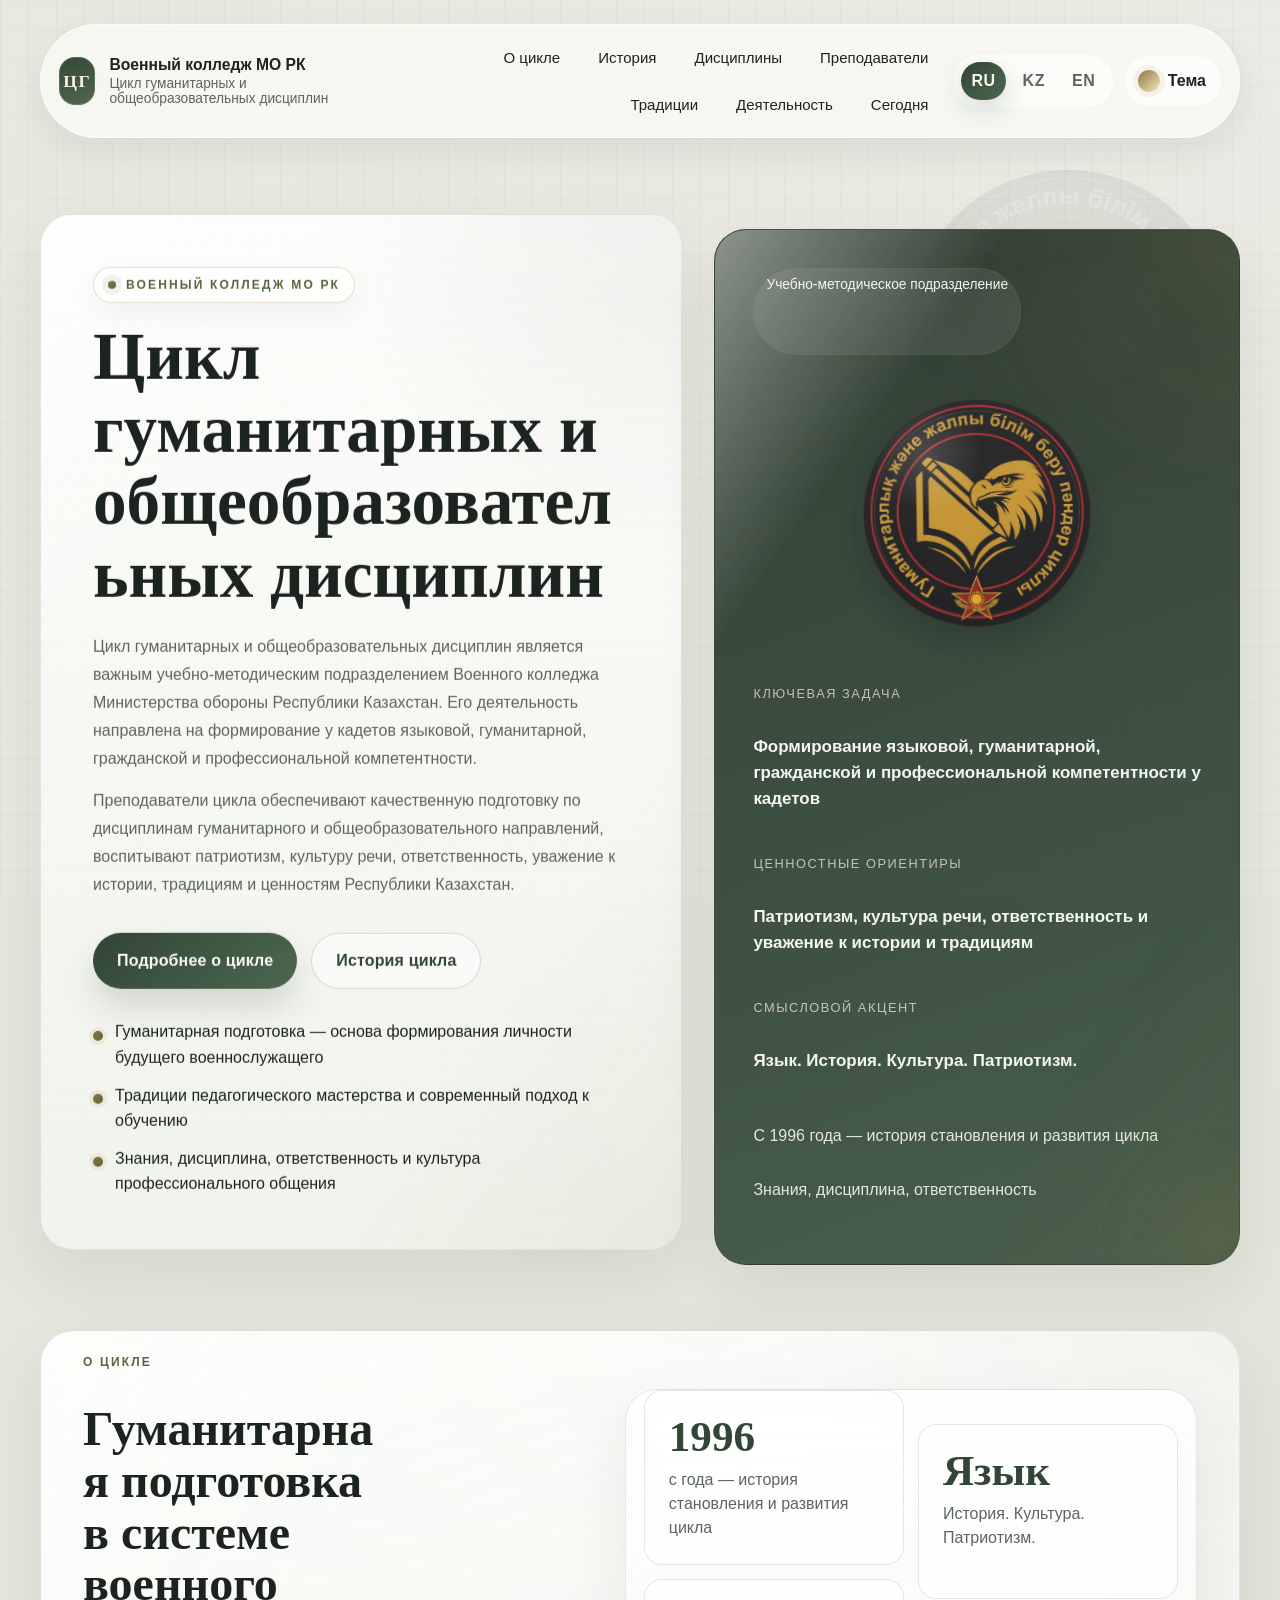
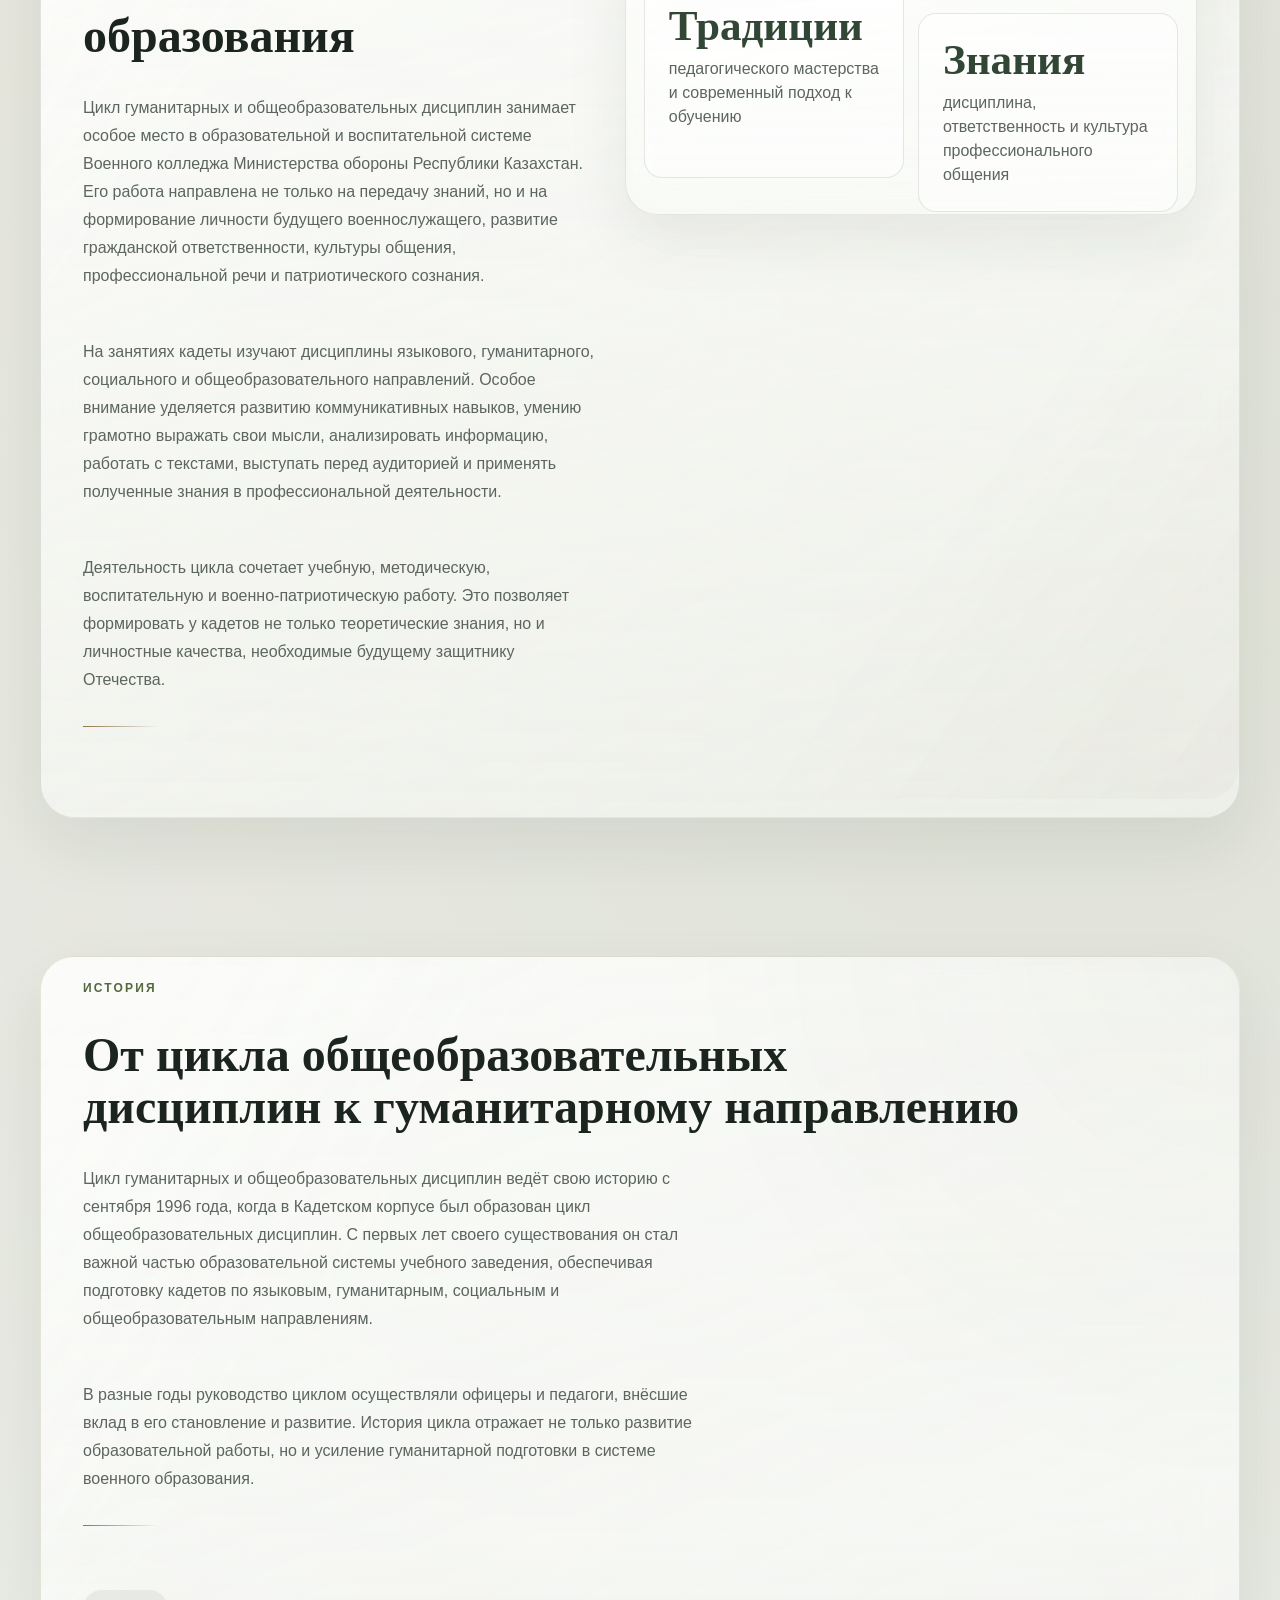
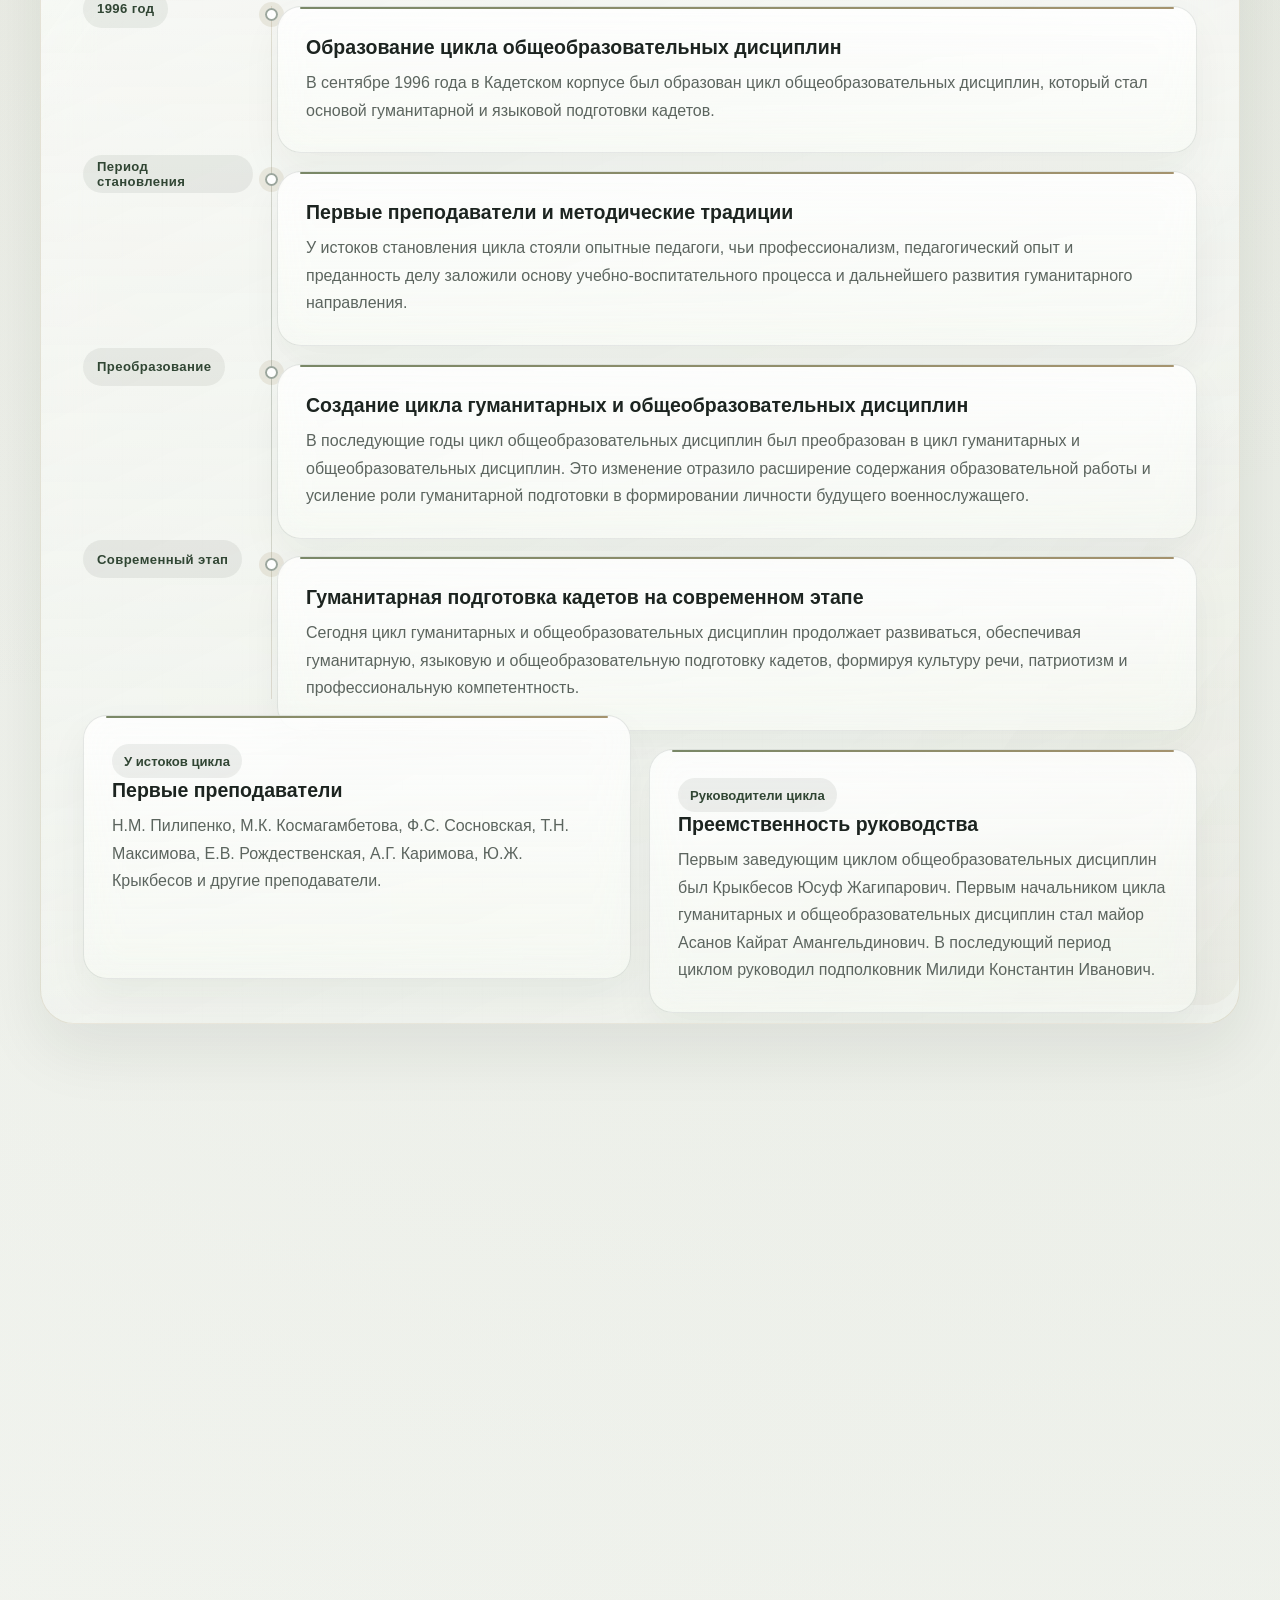
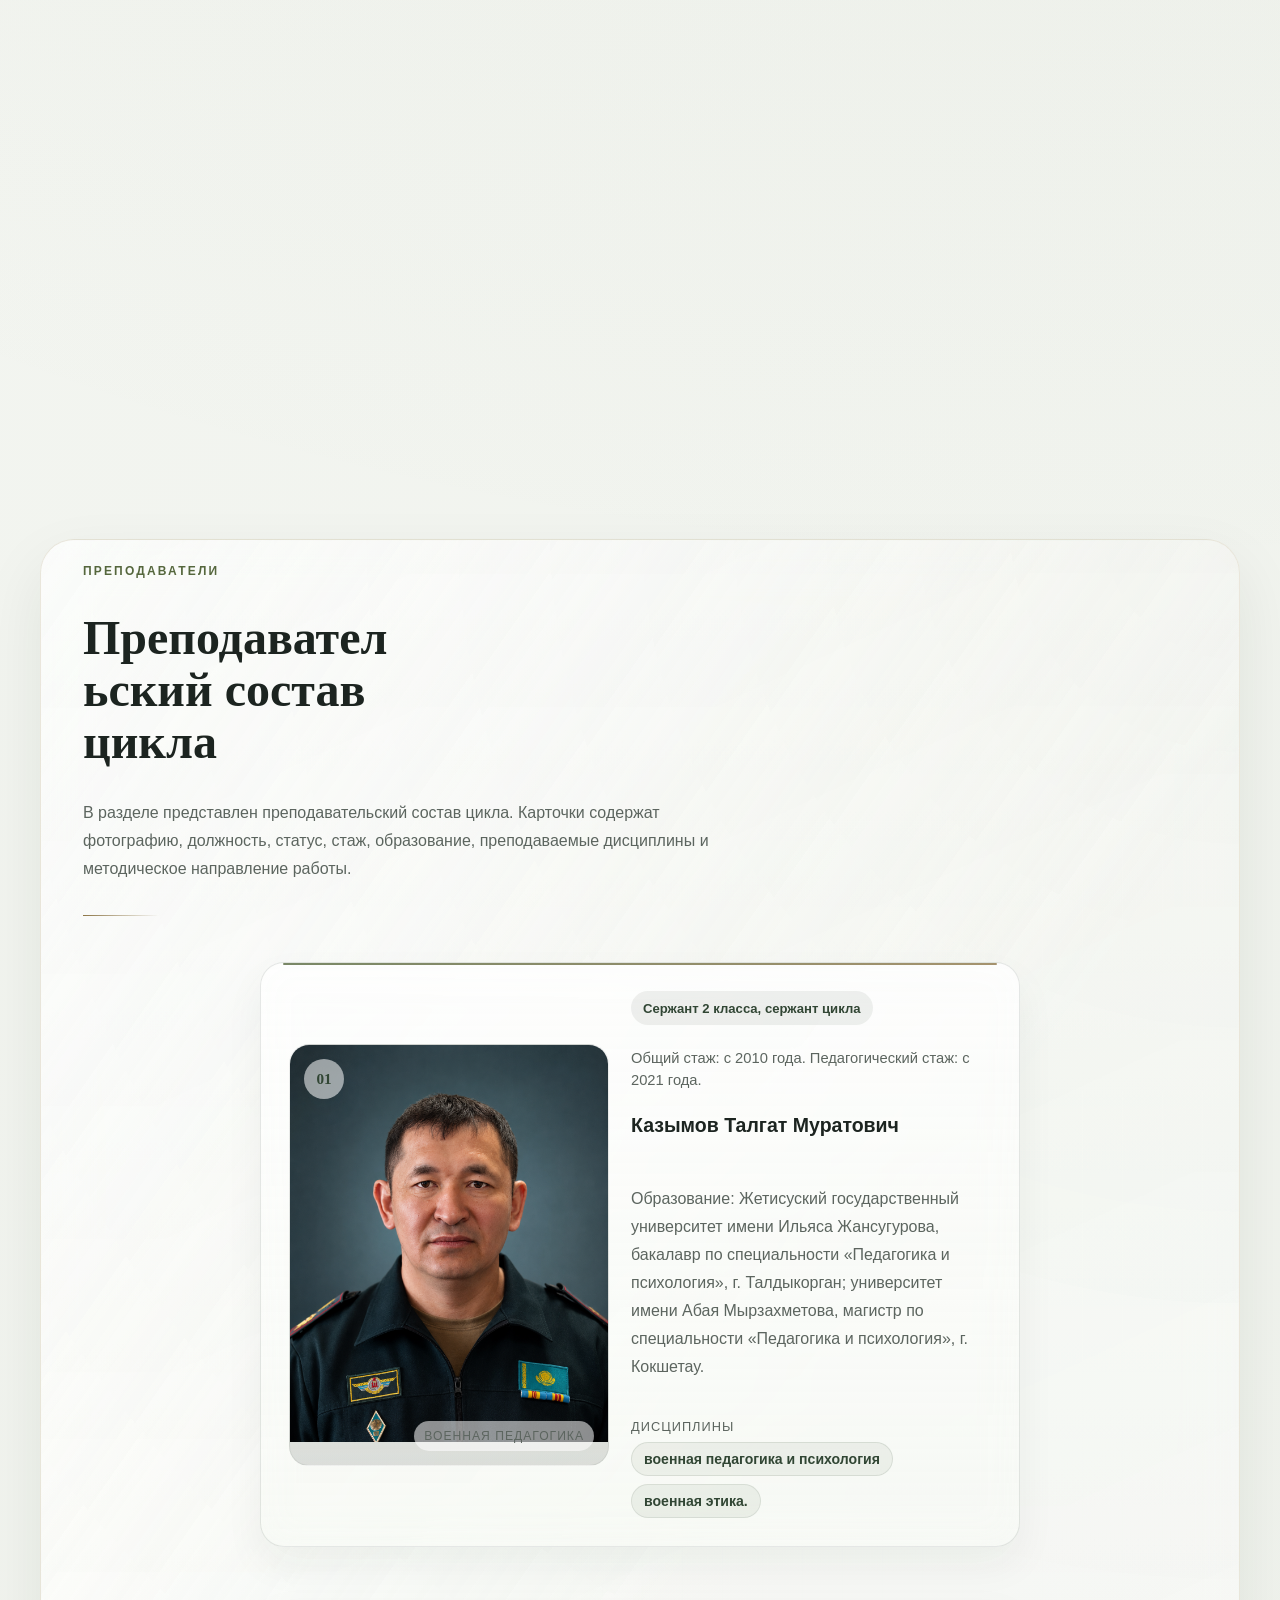
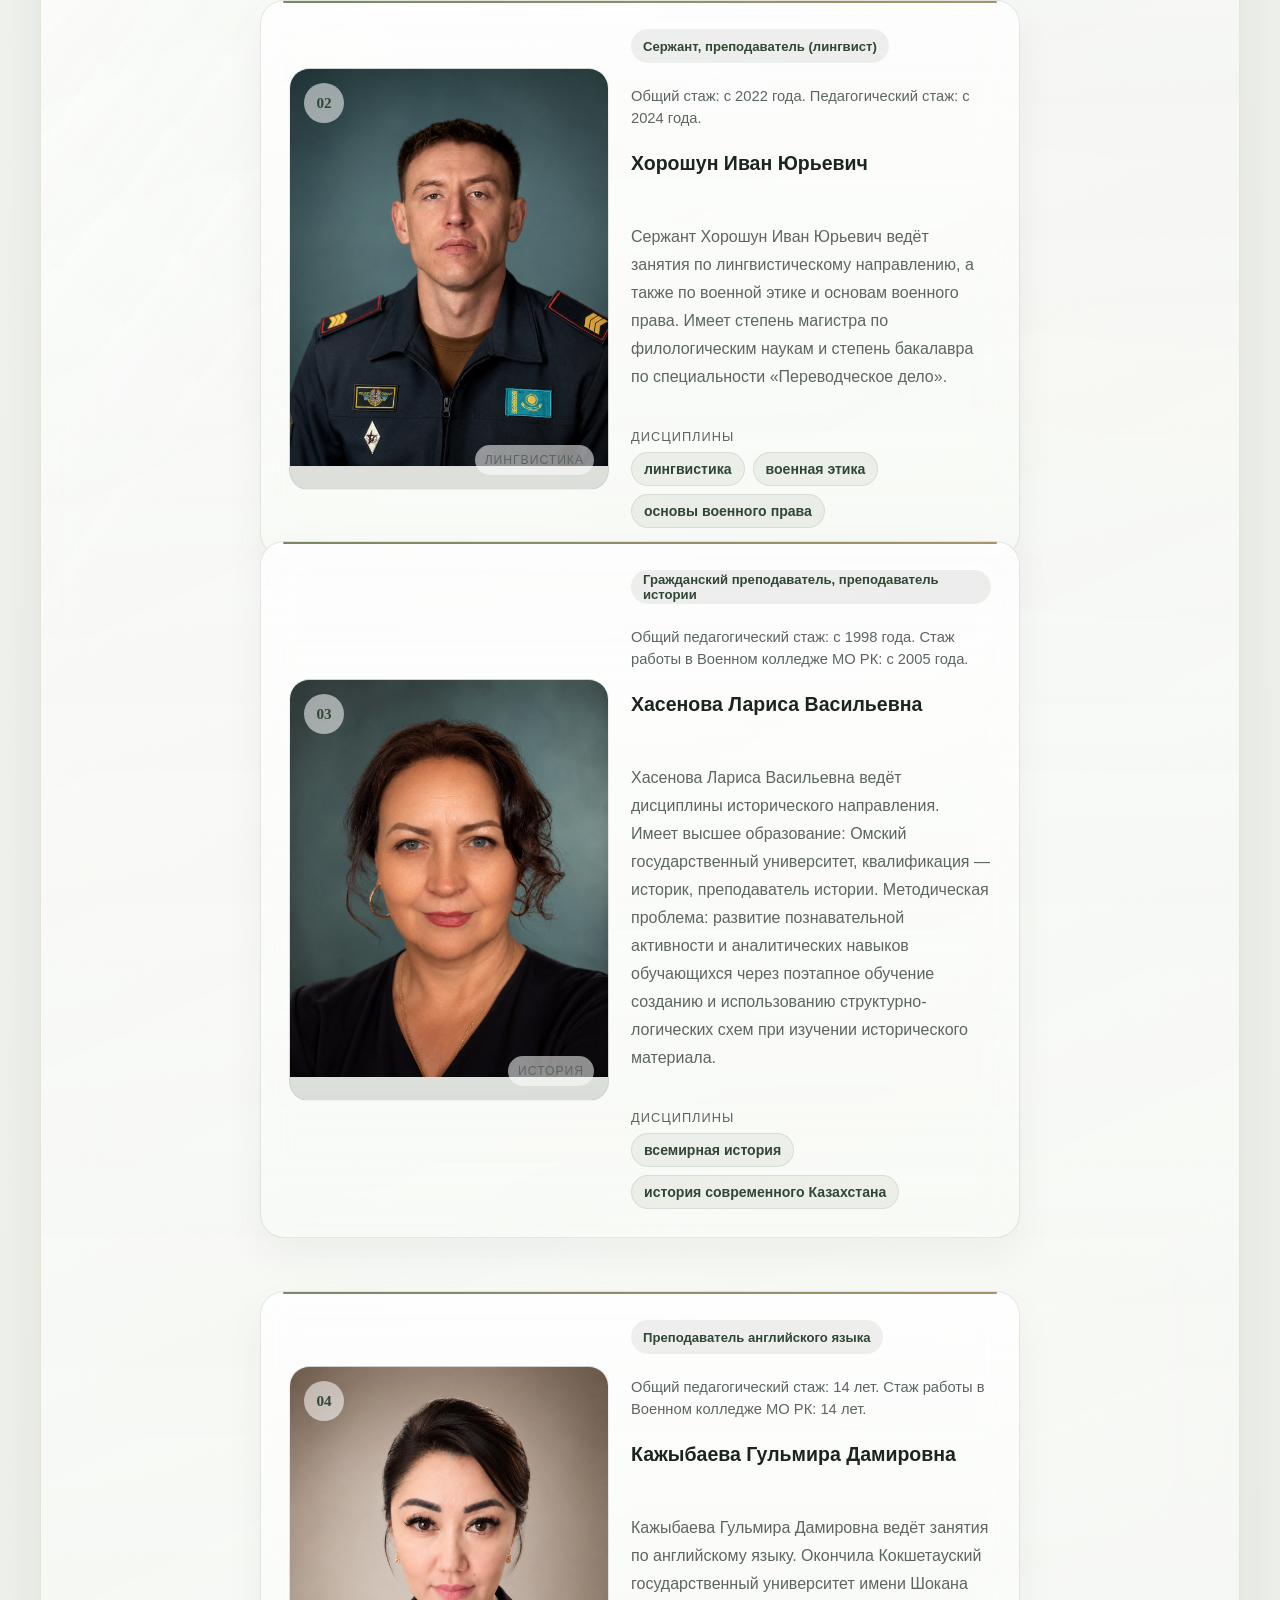
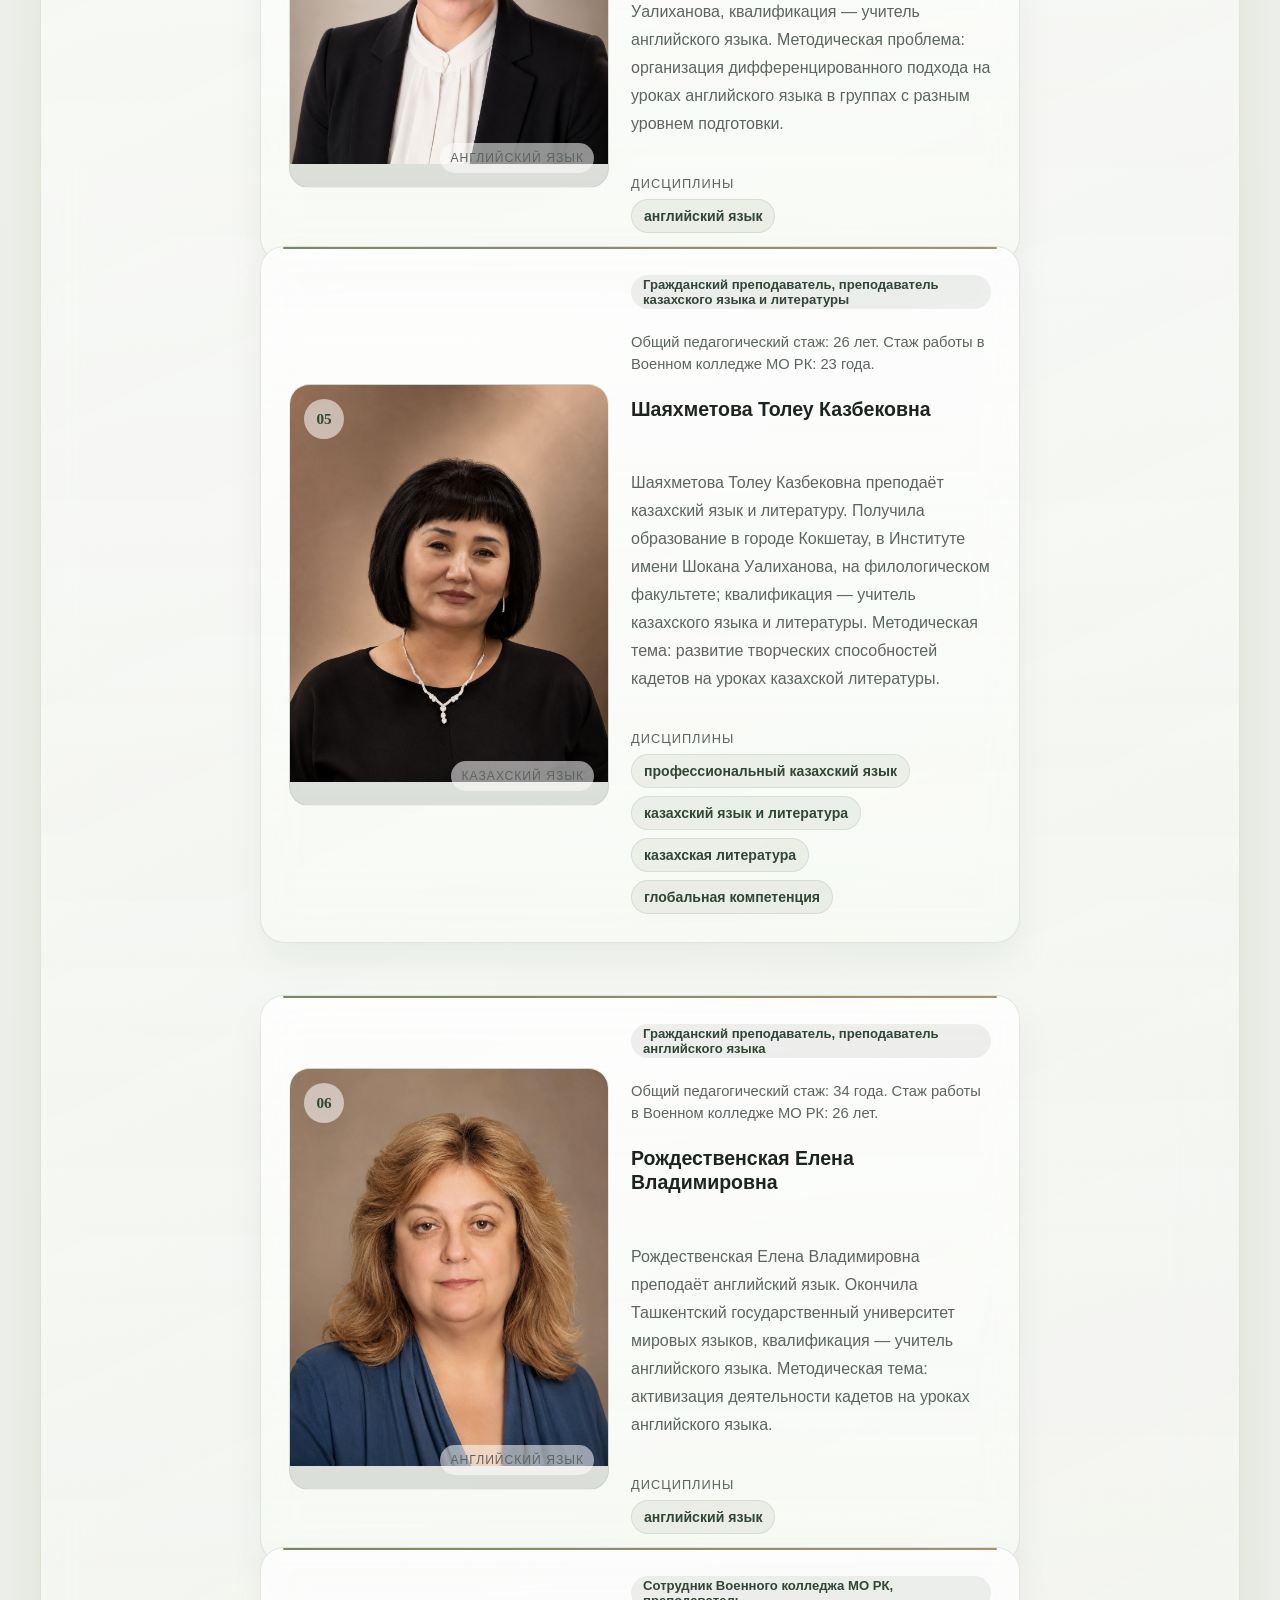
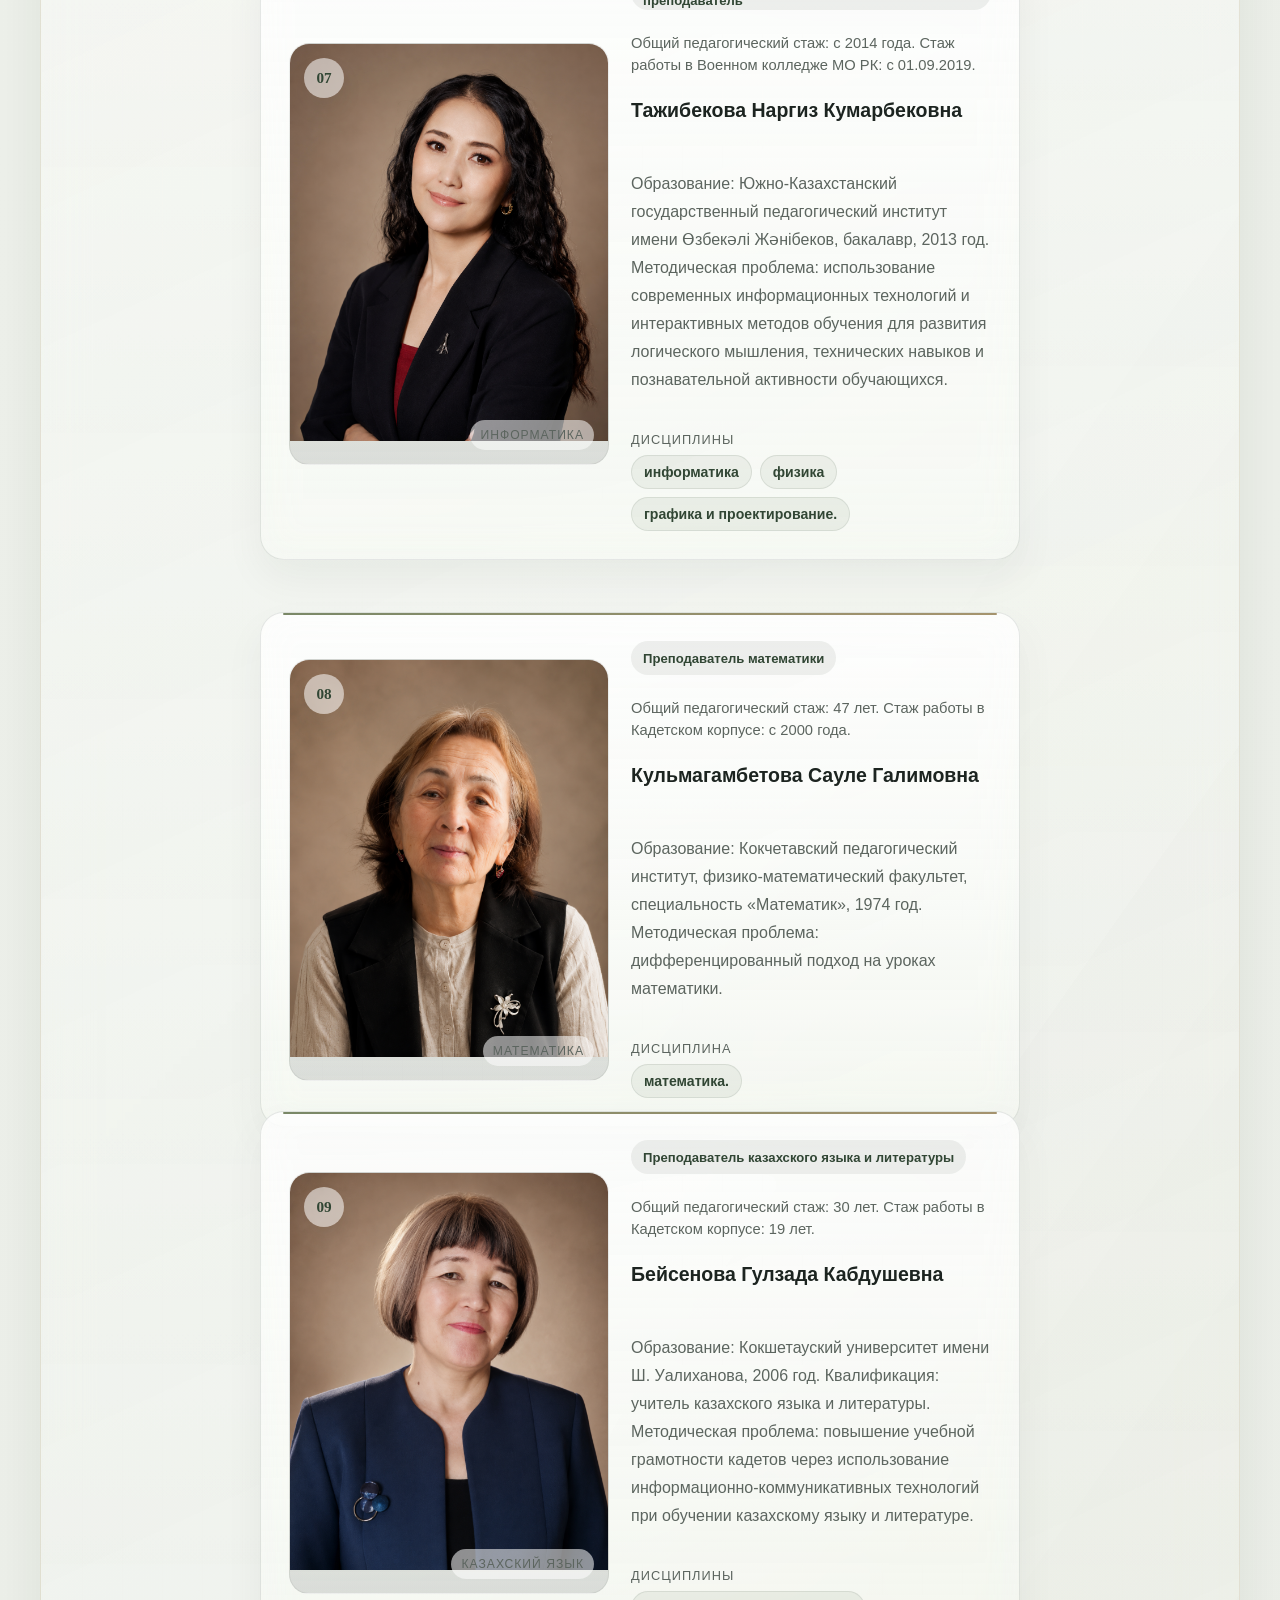
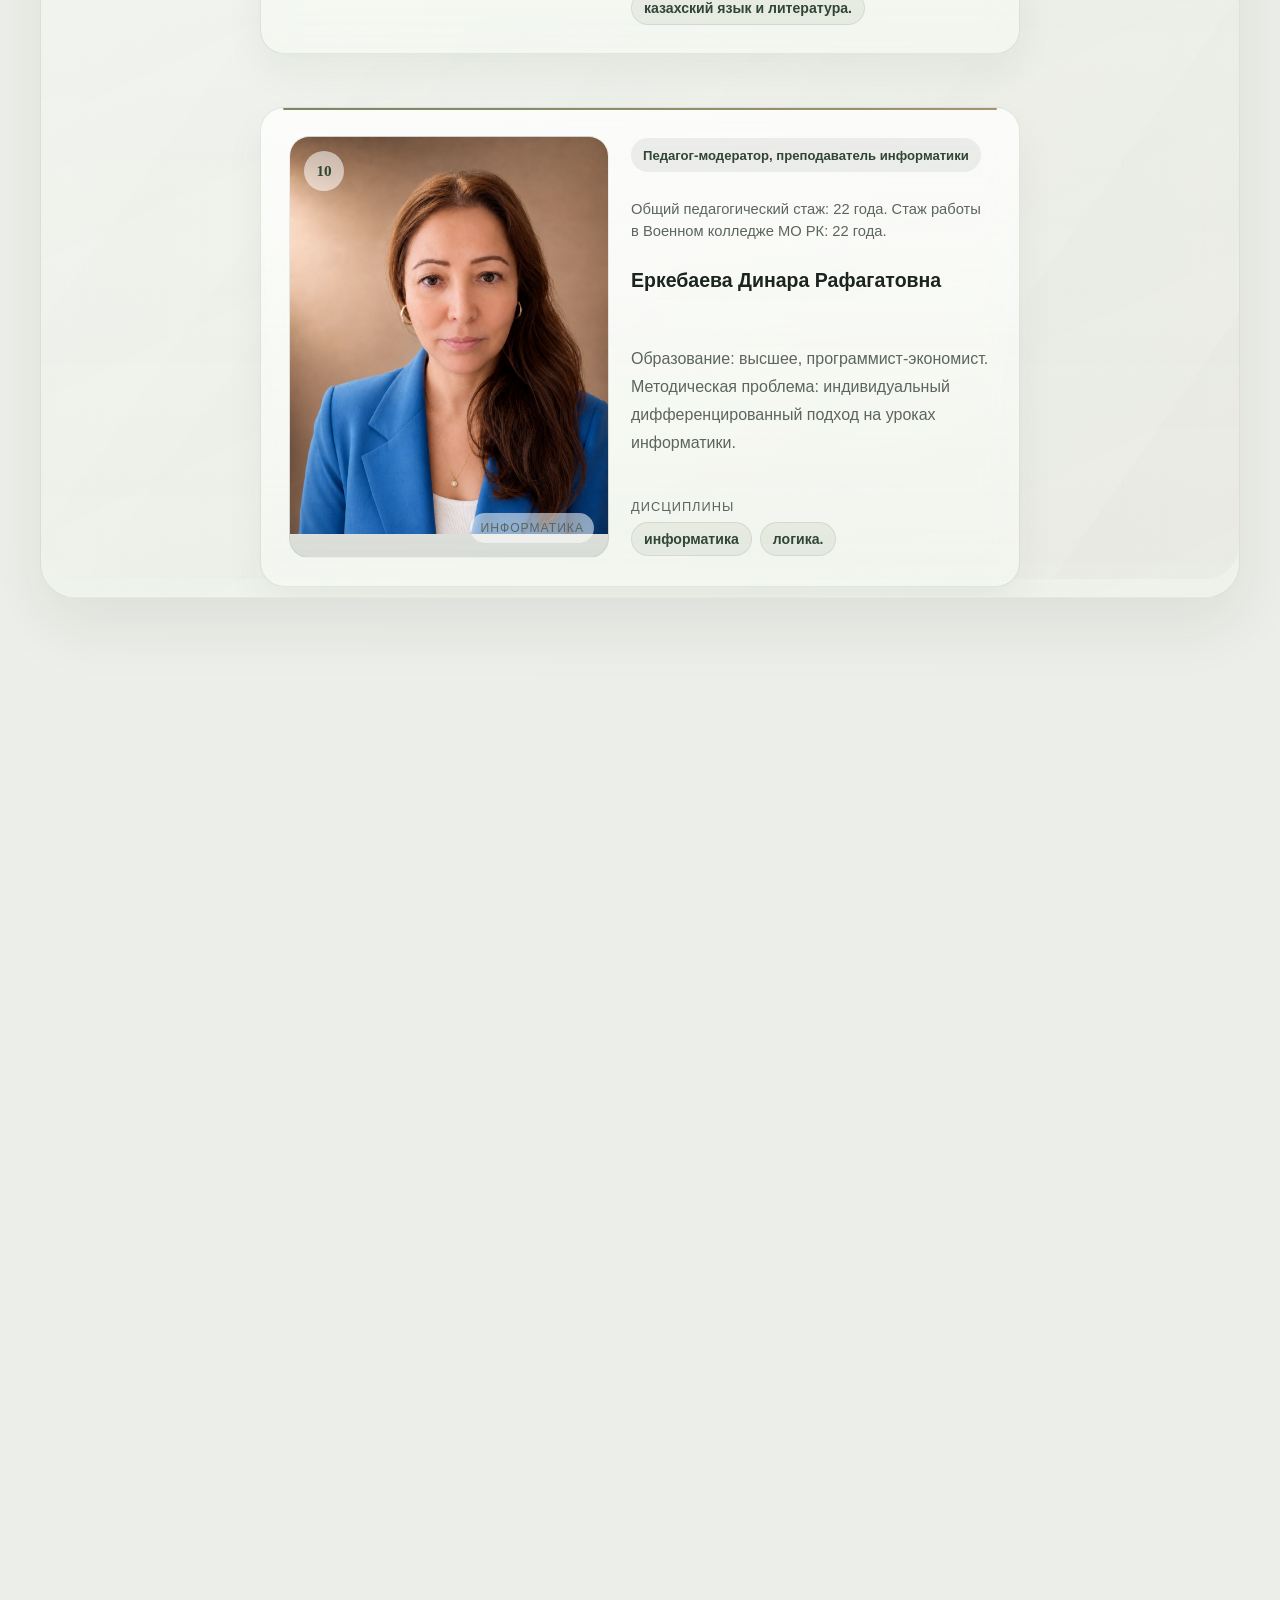
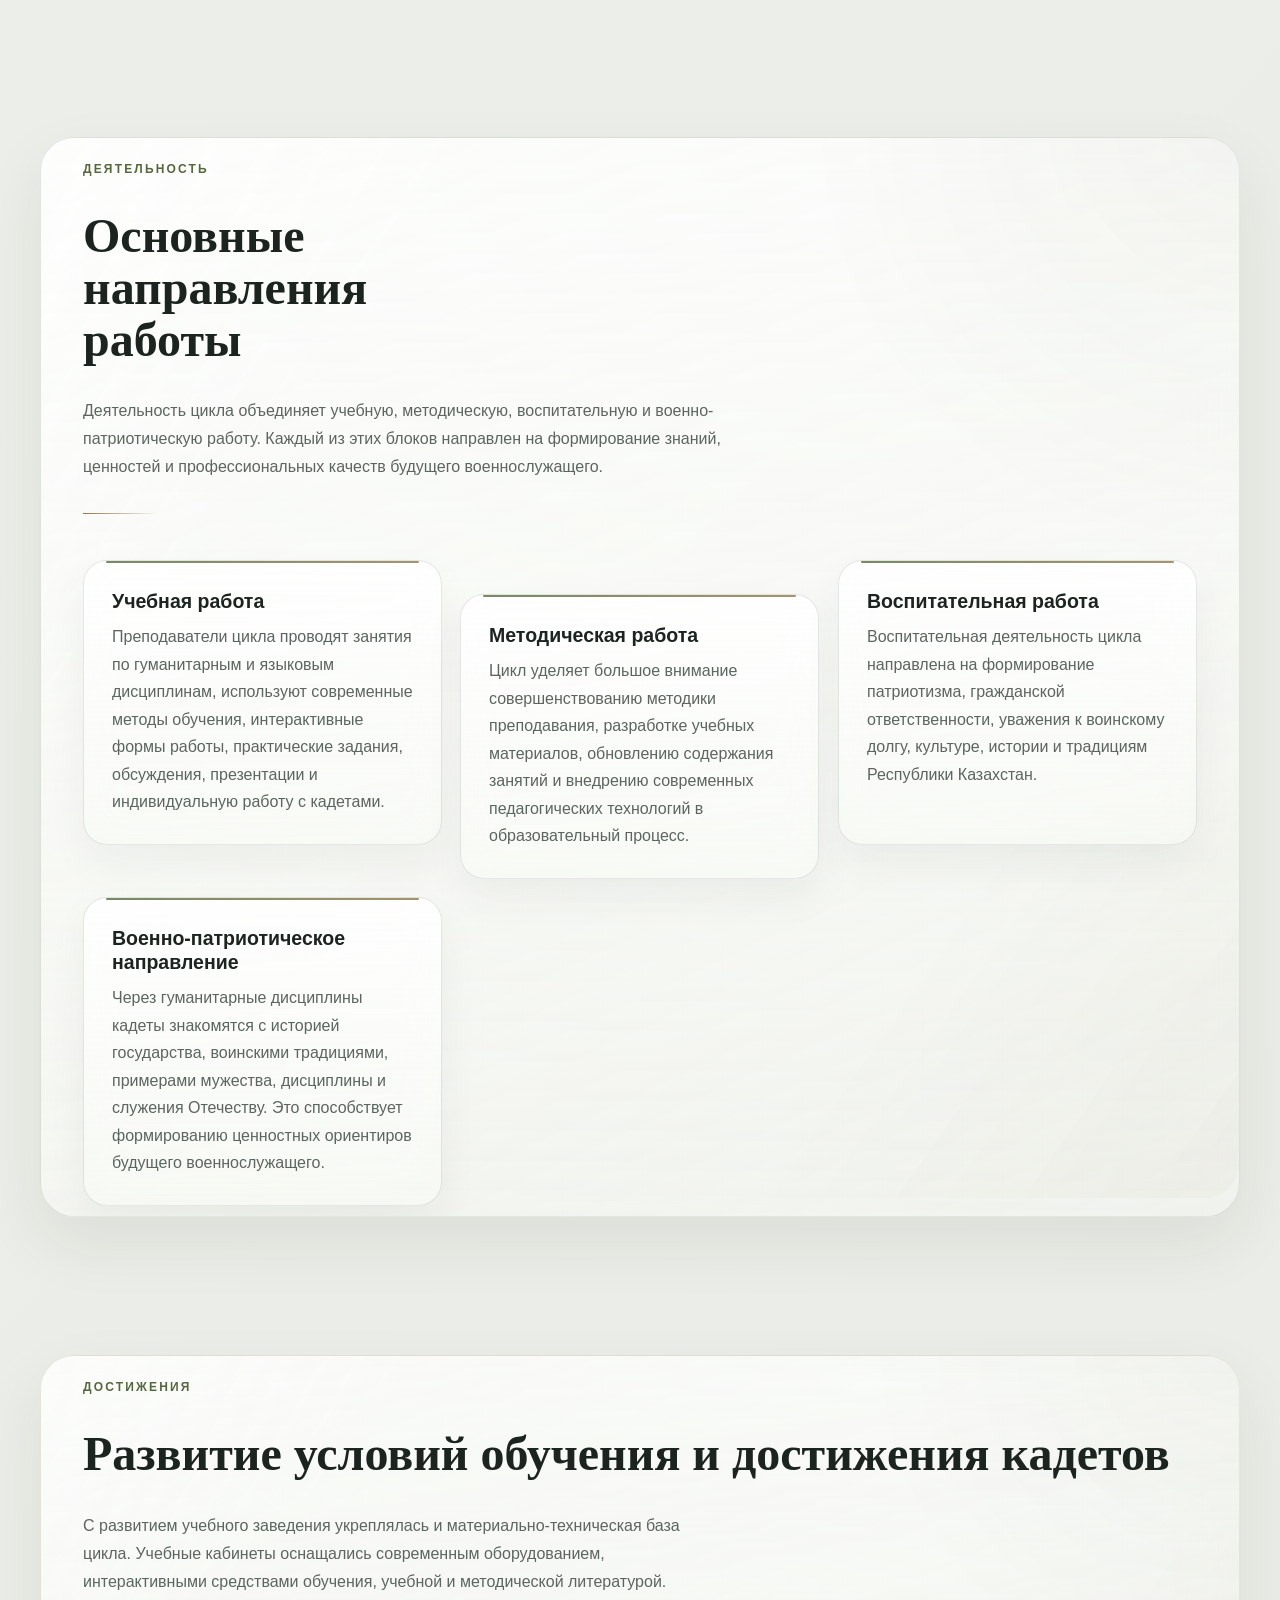
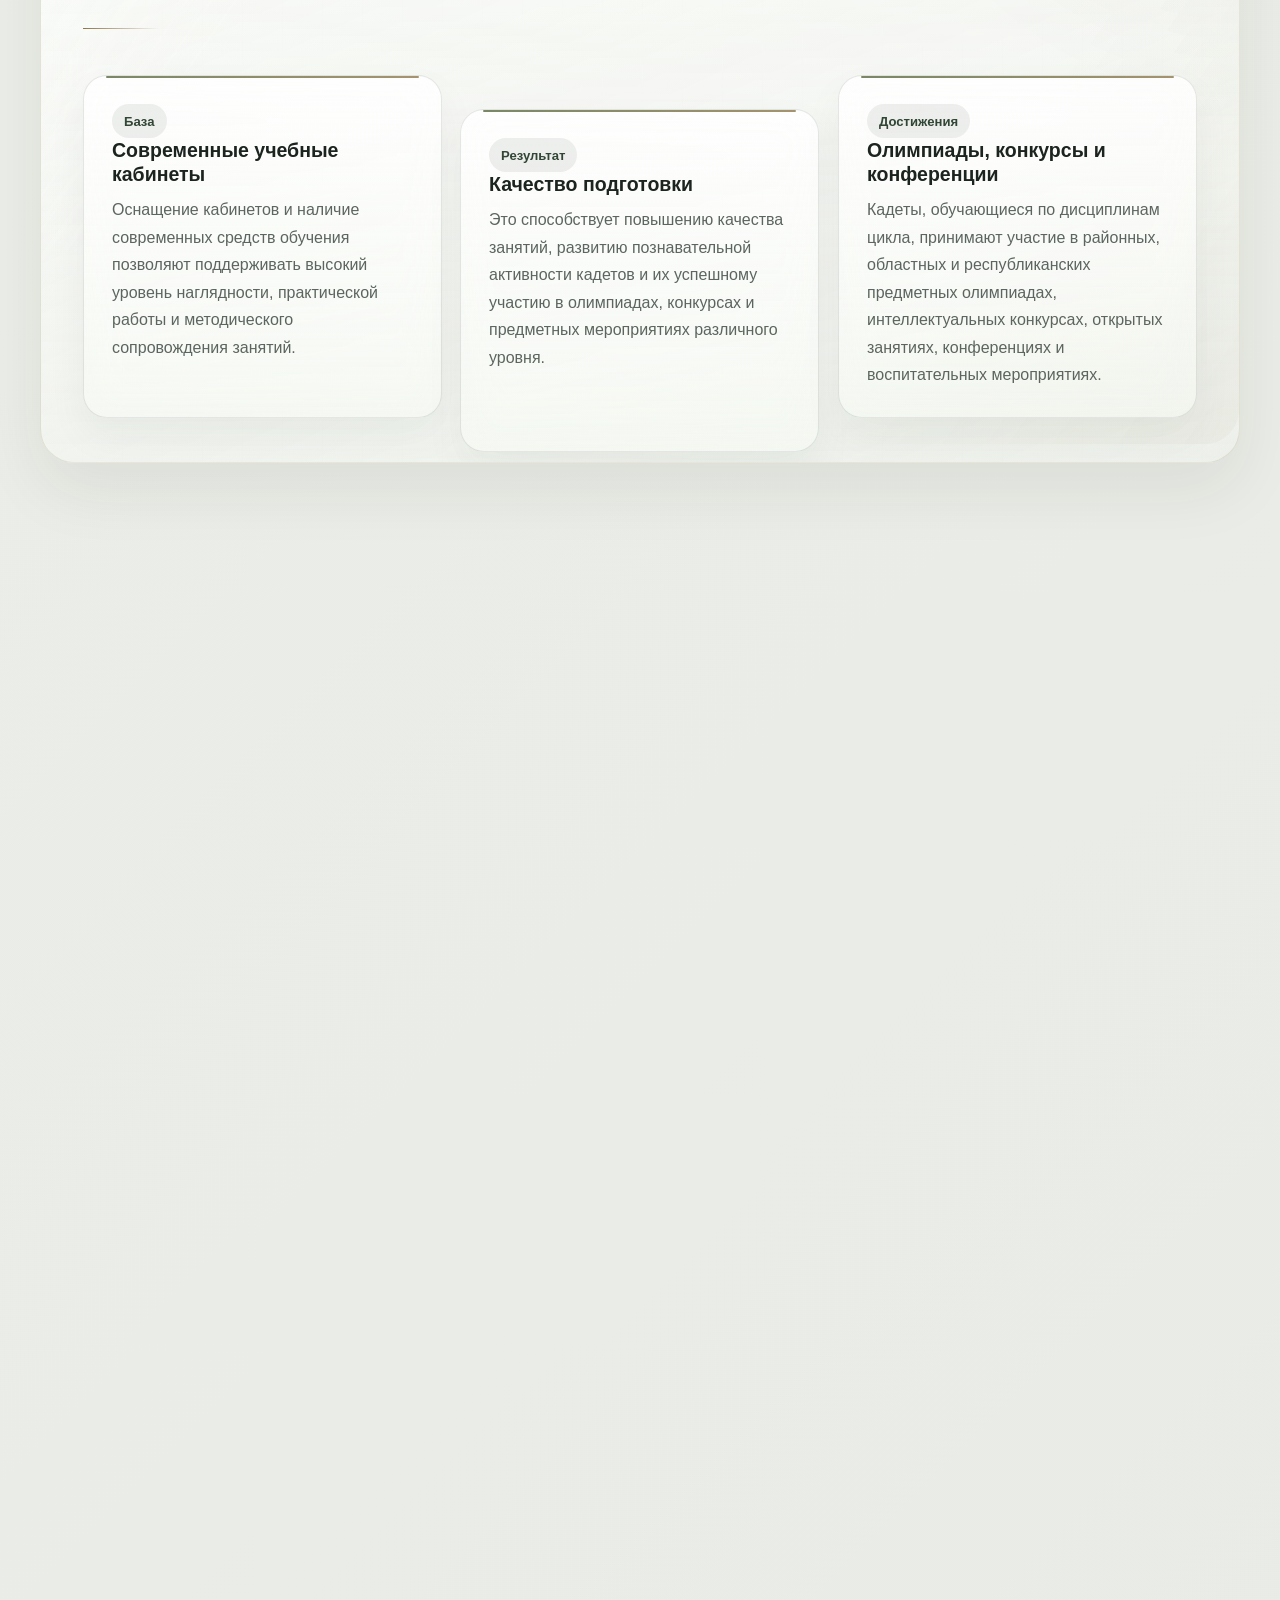
==== commit c24b77c0: "измениня в стаже казымов" ====
--- a/index.html
+++ b/index.html
@@ -307,7 +307,7 @@
                 <span class="teacher-photo-label" data-i18n="teachers.card10PhotoLabel">Военная педагогика</span>
               </div>
               <span class="teacher-role" data-i18n="teachers.card10Role">Сержант 2 класса, сержант цикла</span>
-              <span class="teacher-detail" data-i18n="teachers.card10Experience">Стаж работы: 5 лет.</span>
+              <span class="teacher-detail" data-i18n="teachers.card10Experience">Общий стаж: с 2010 года. Педагогический стаж: с 2021 года.</span>
               <h3 class="teacher-name" data-i18n="teachers.card10Name">Казымов Талгат Муратович</h3>
               <p class="teacher-bio" data-i18n="teachers.card10Bio">Образование: Жетисуский государственный университет имени Ильяса Жансугурова, бакалавр по специальности «Педагогика и психология», г. Талдыкорган; университет имени Абая Мырзахметова, магистр по специальности «Педагогика и психология», г. Кокшетау.</p>
               <p class="teacher-subjects" data-i18n="teachers.card10Subjects">Дисциплины: военная педагогика и психология, военная этика.</p>
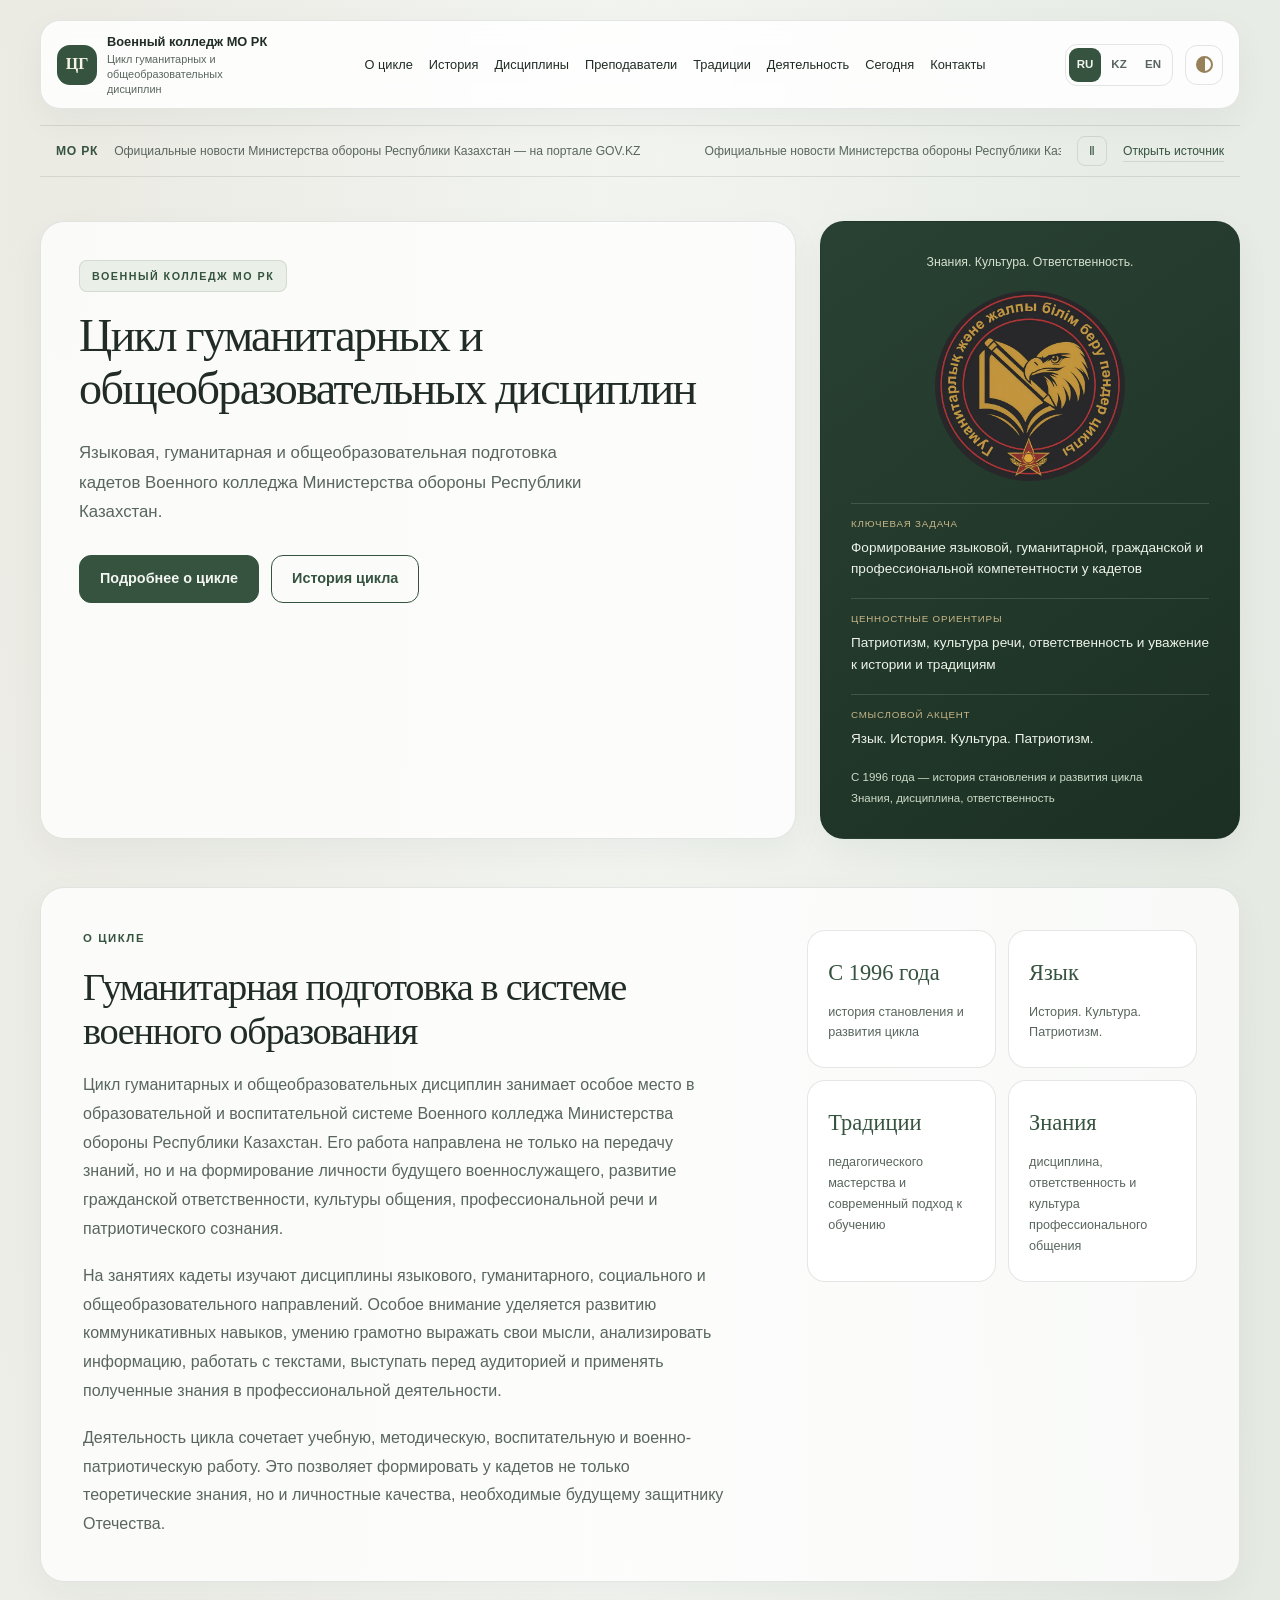
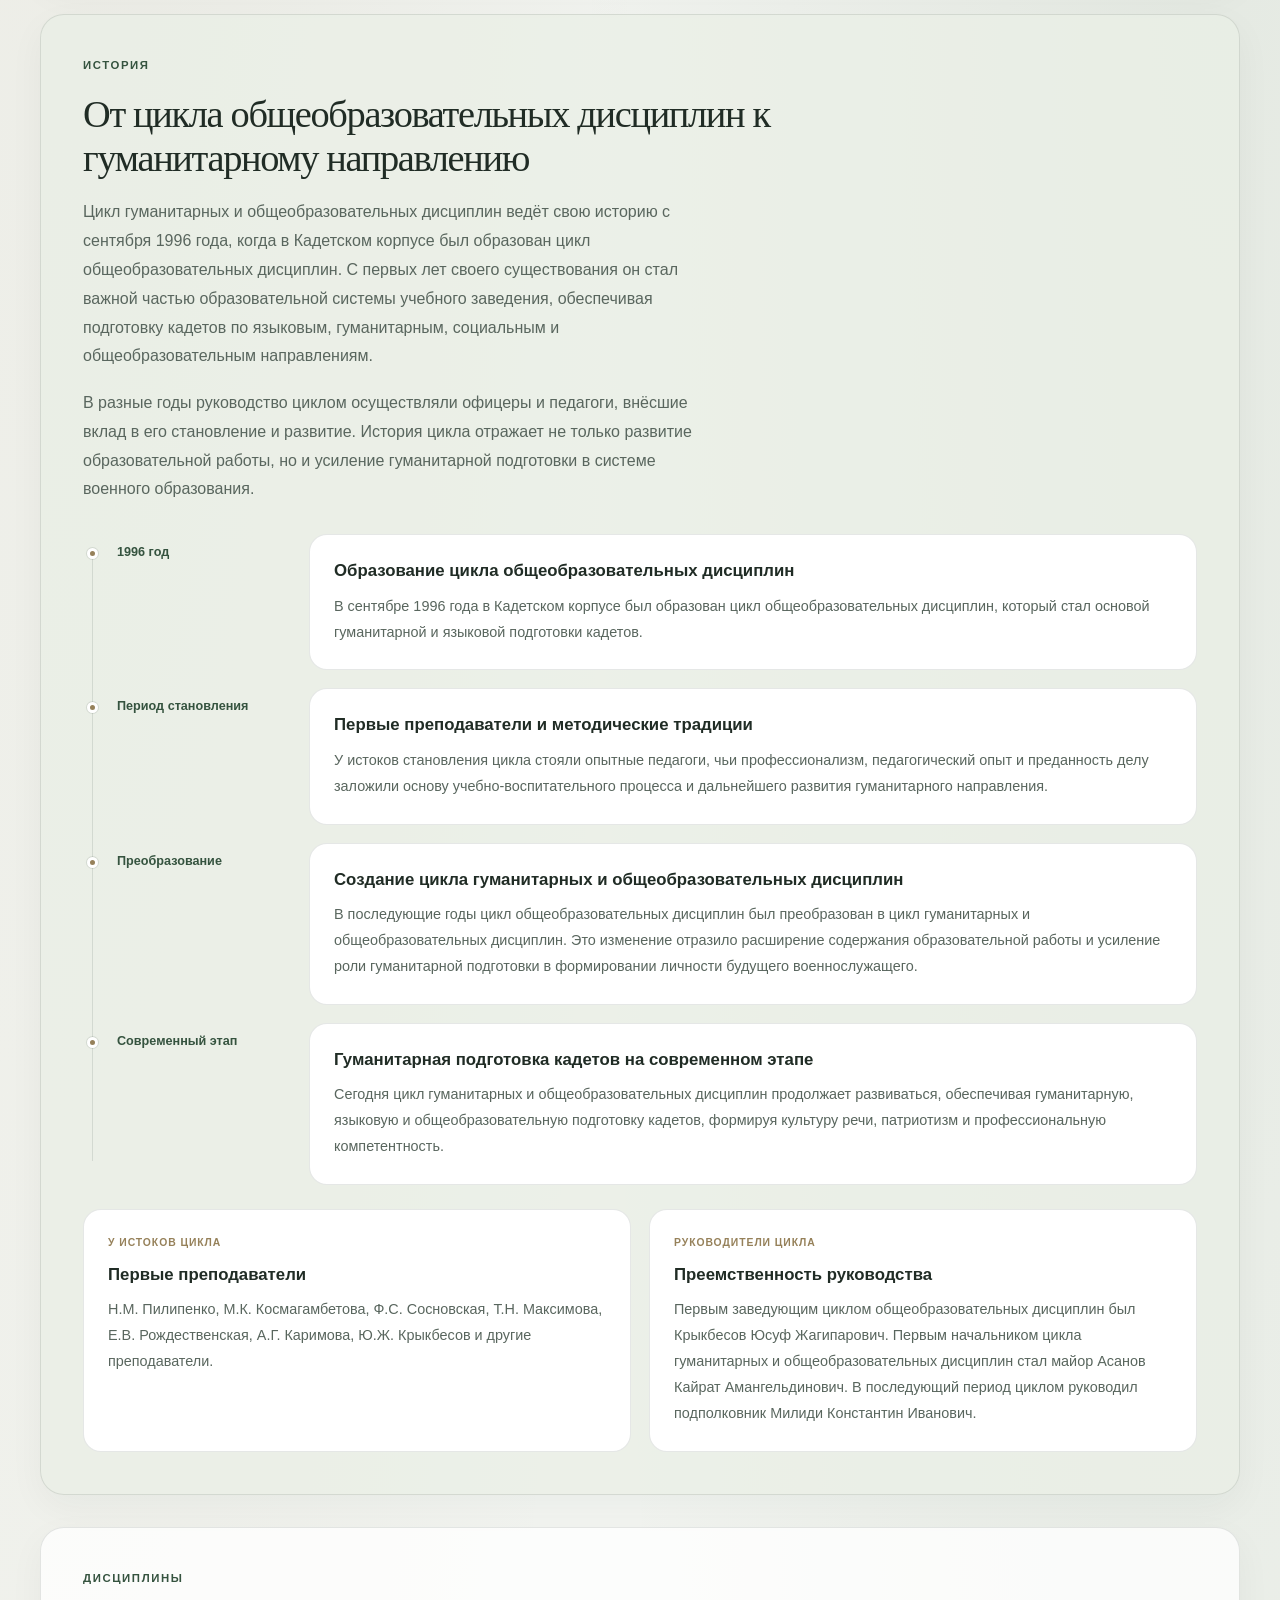
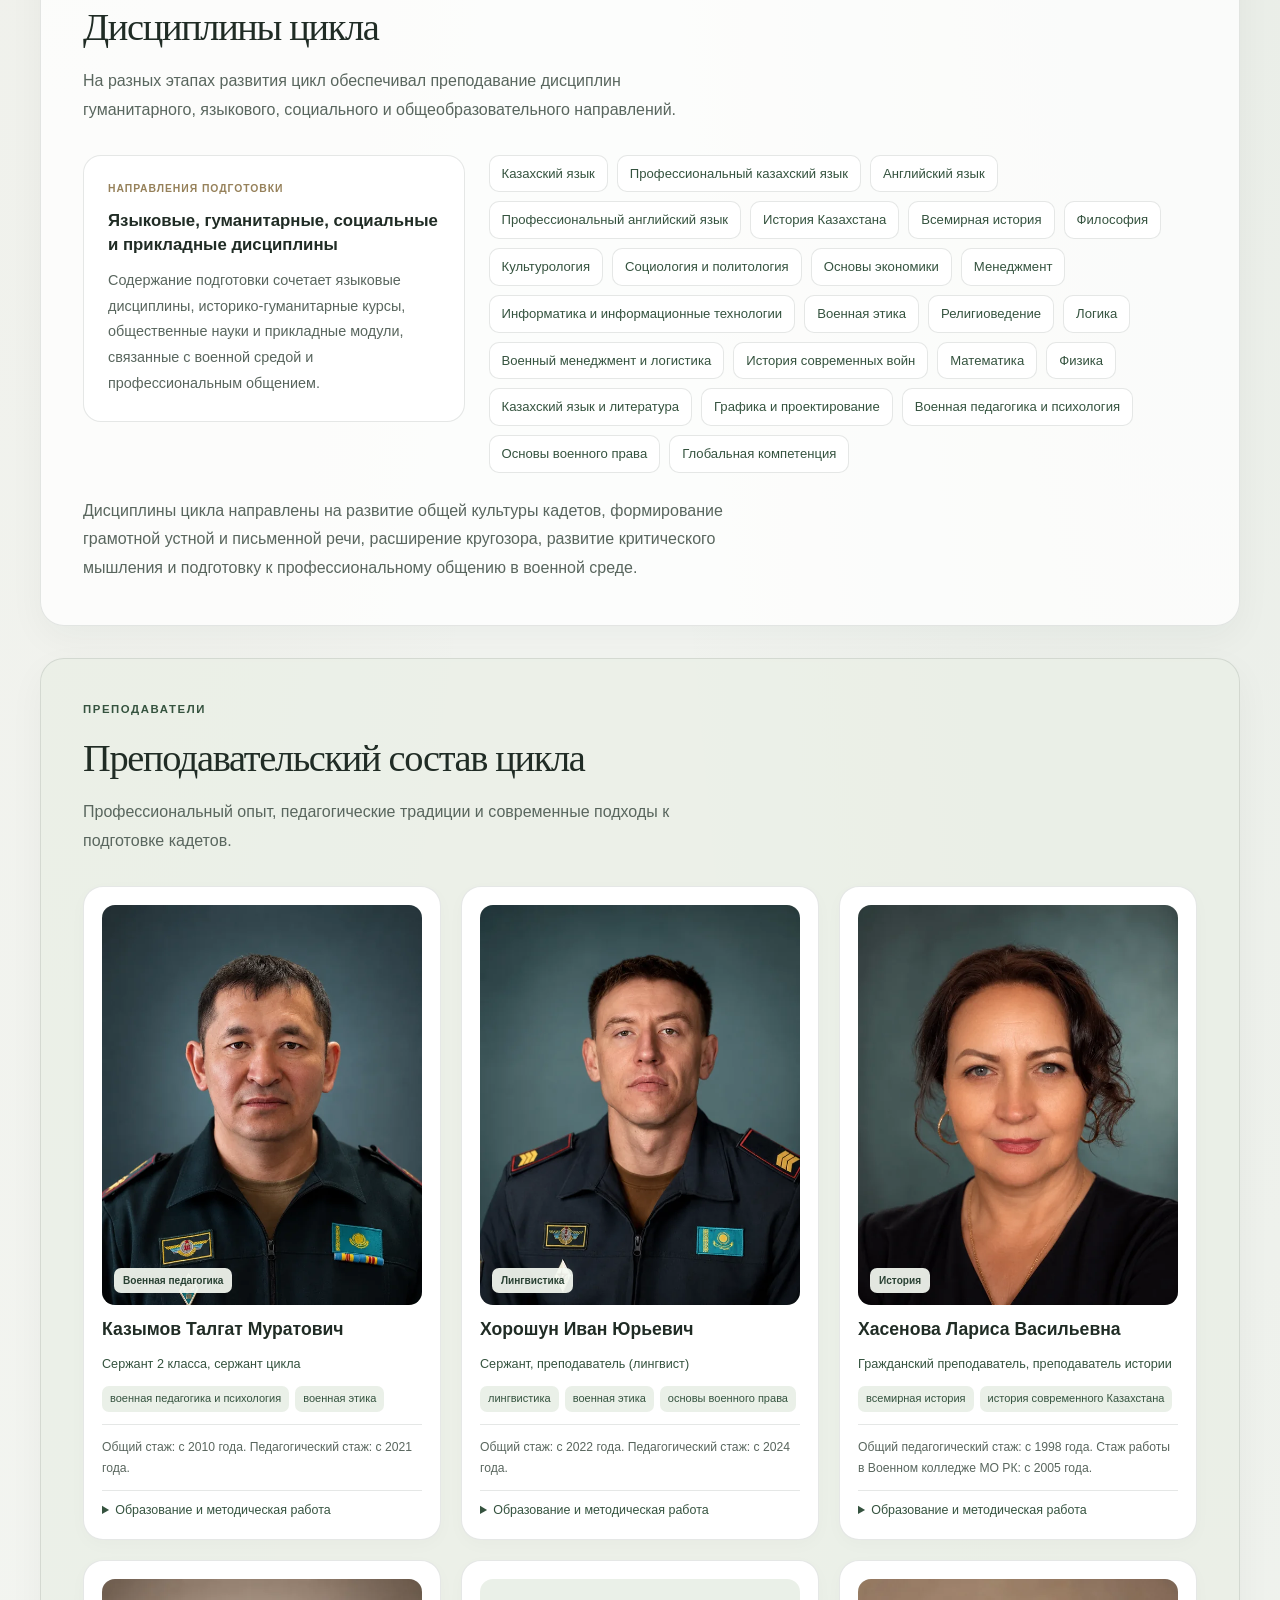
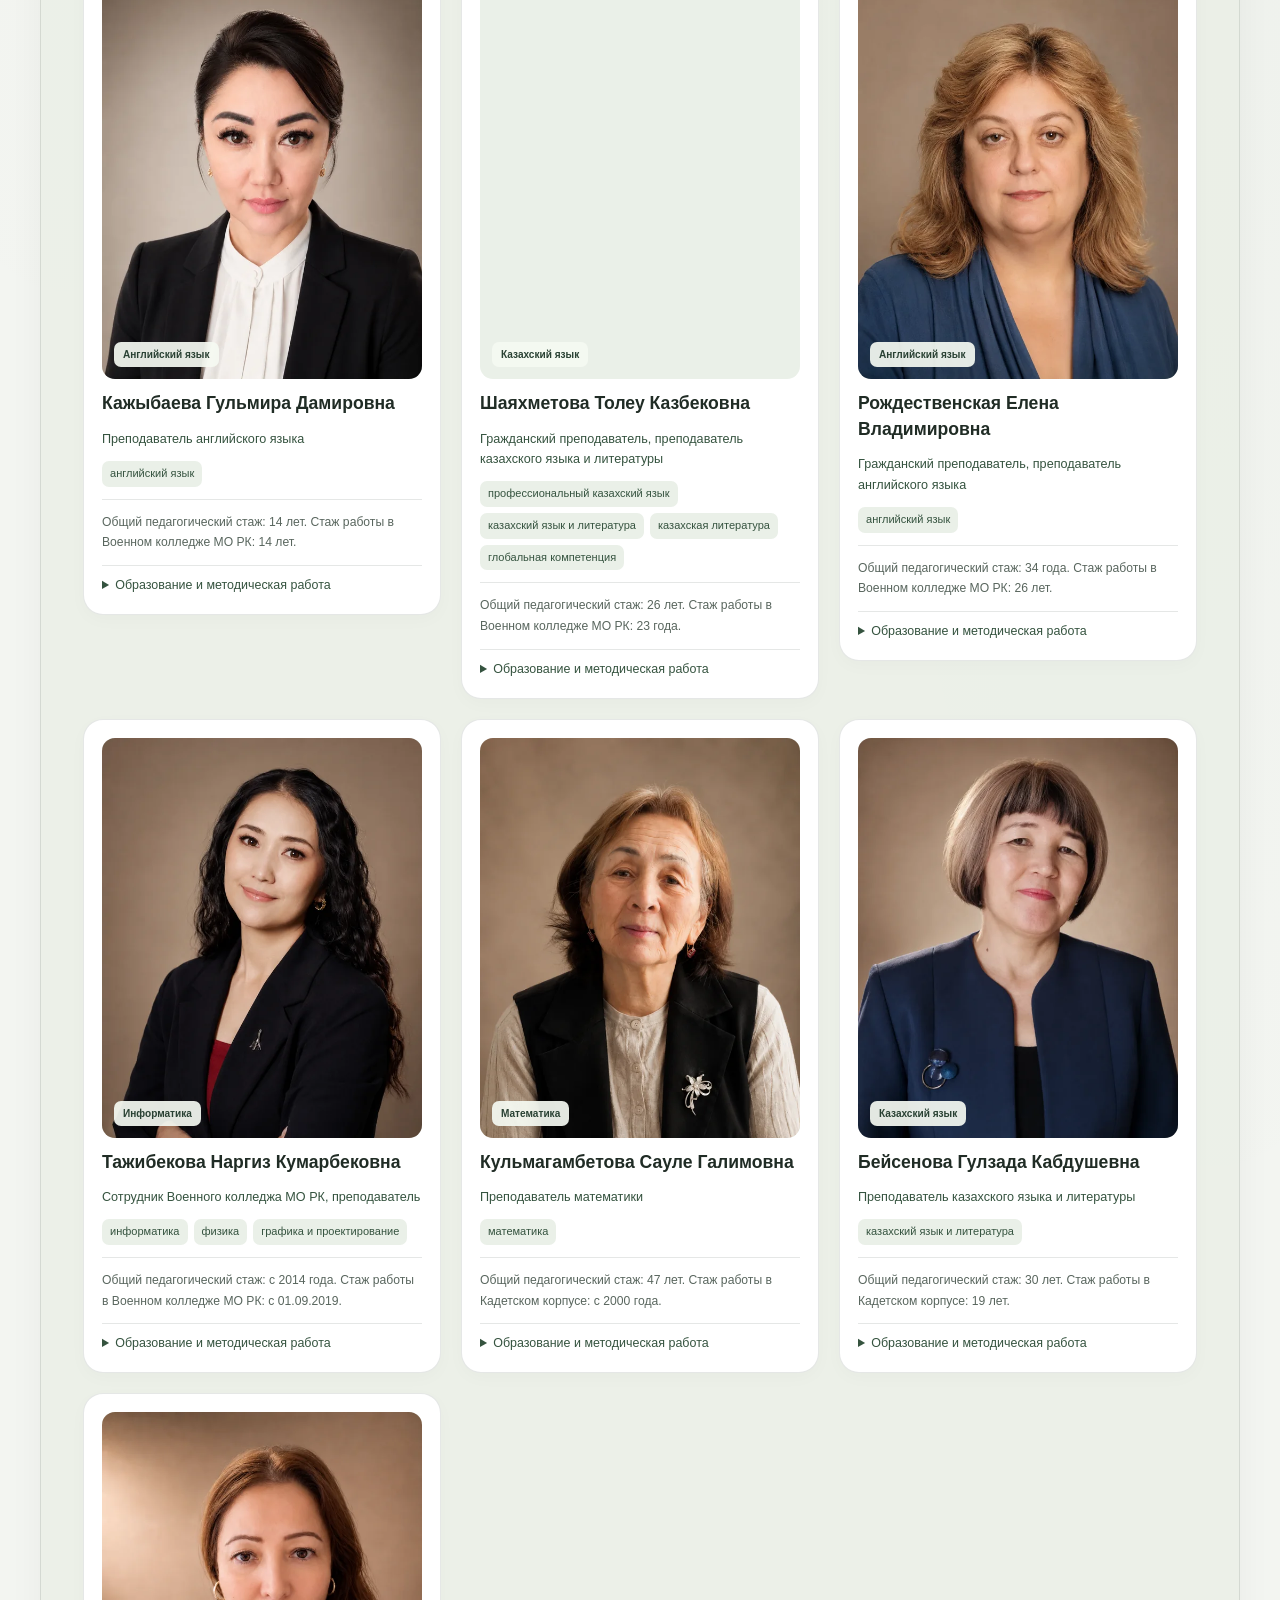
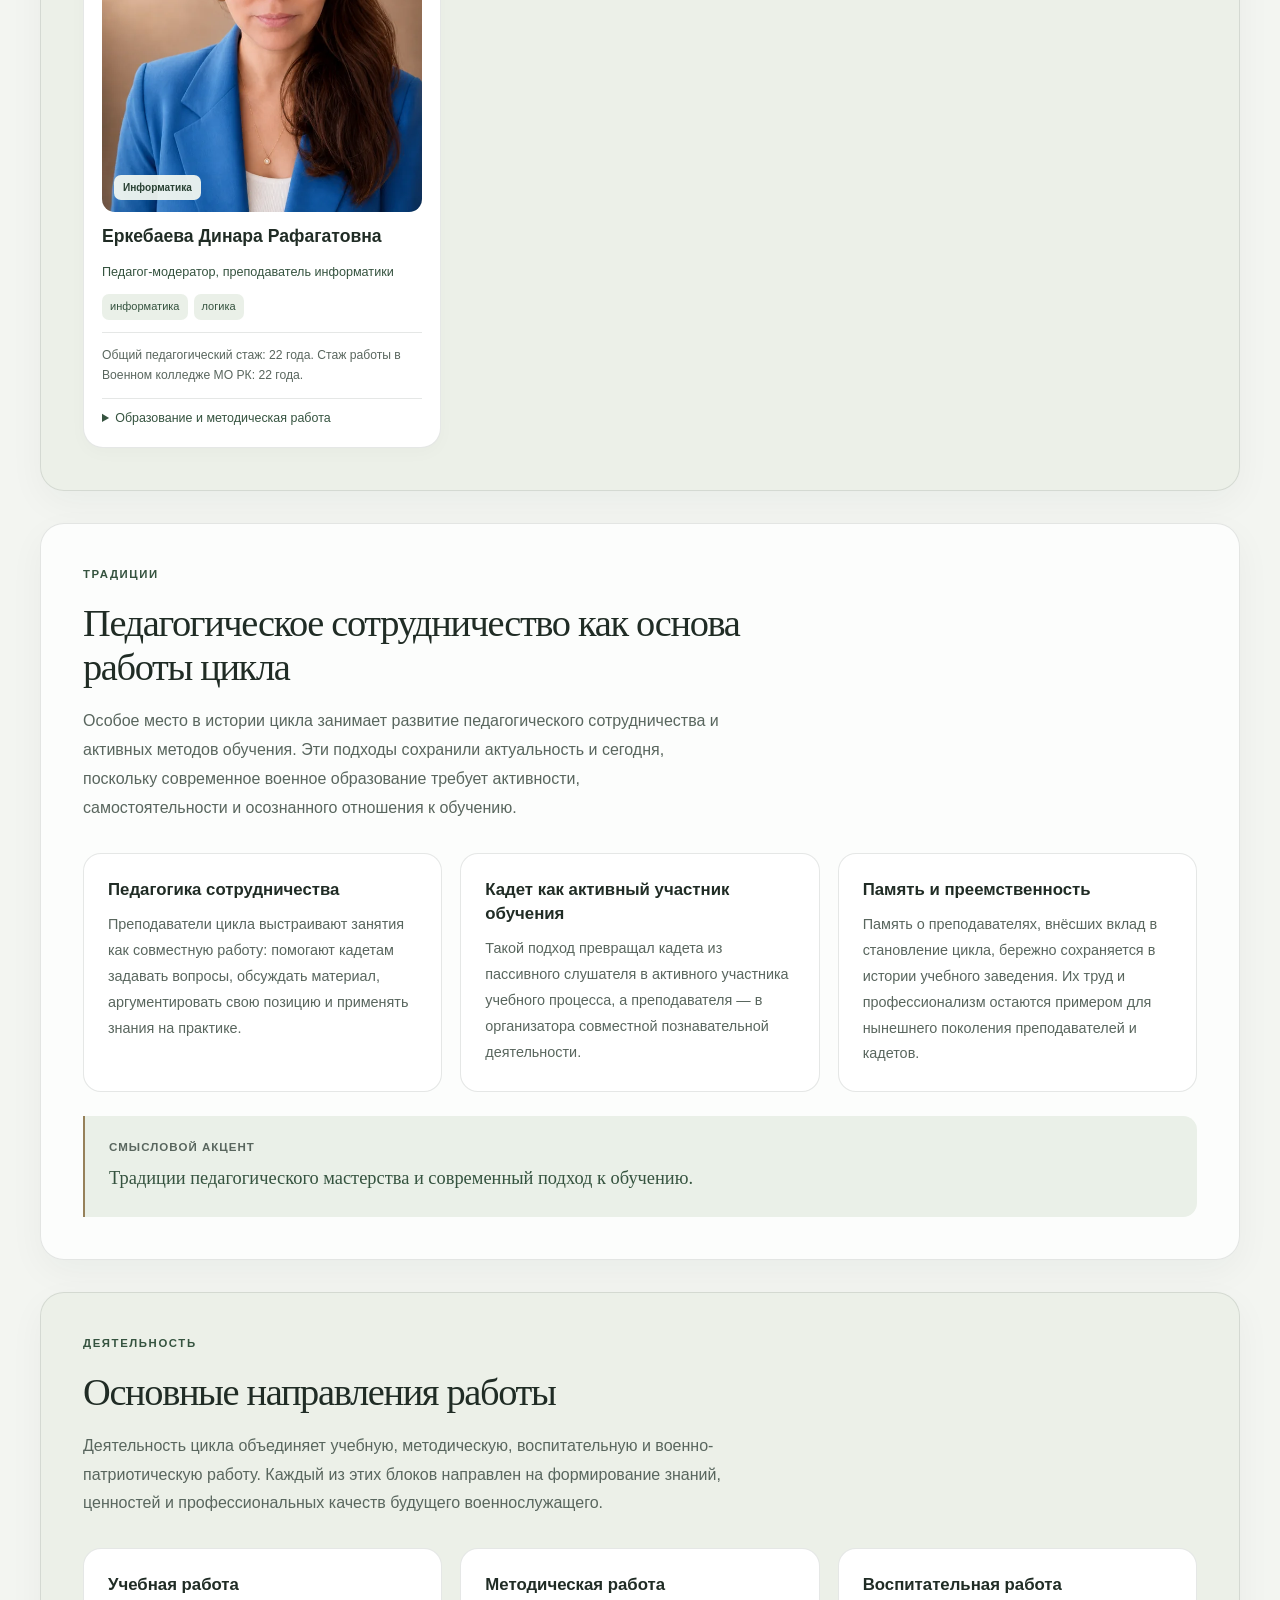
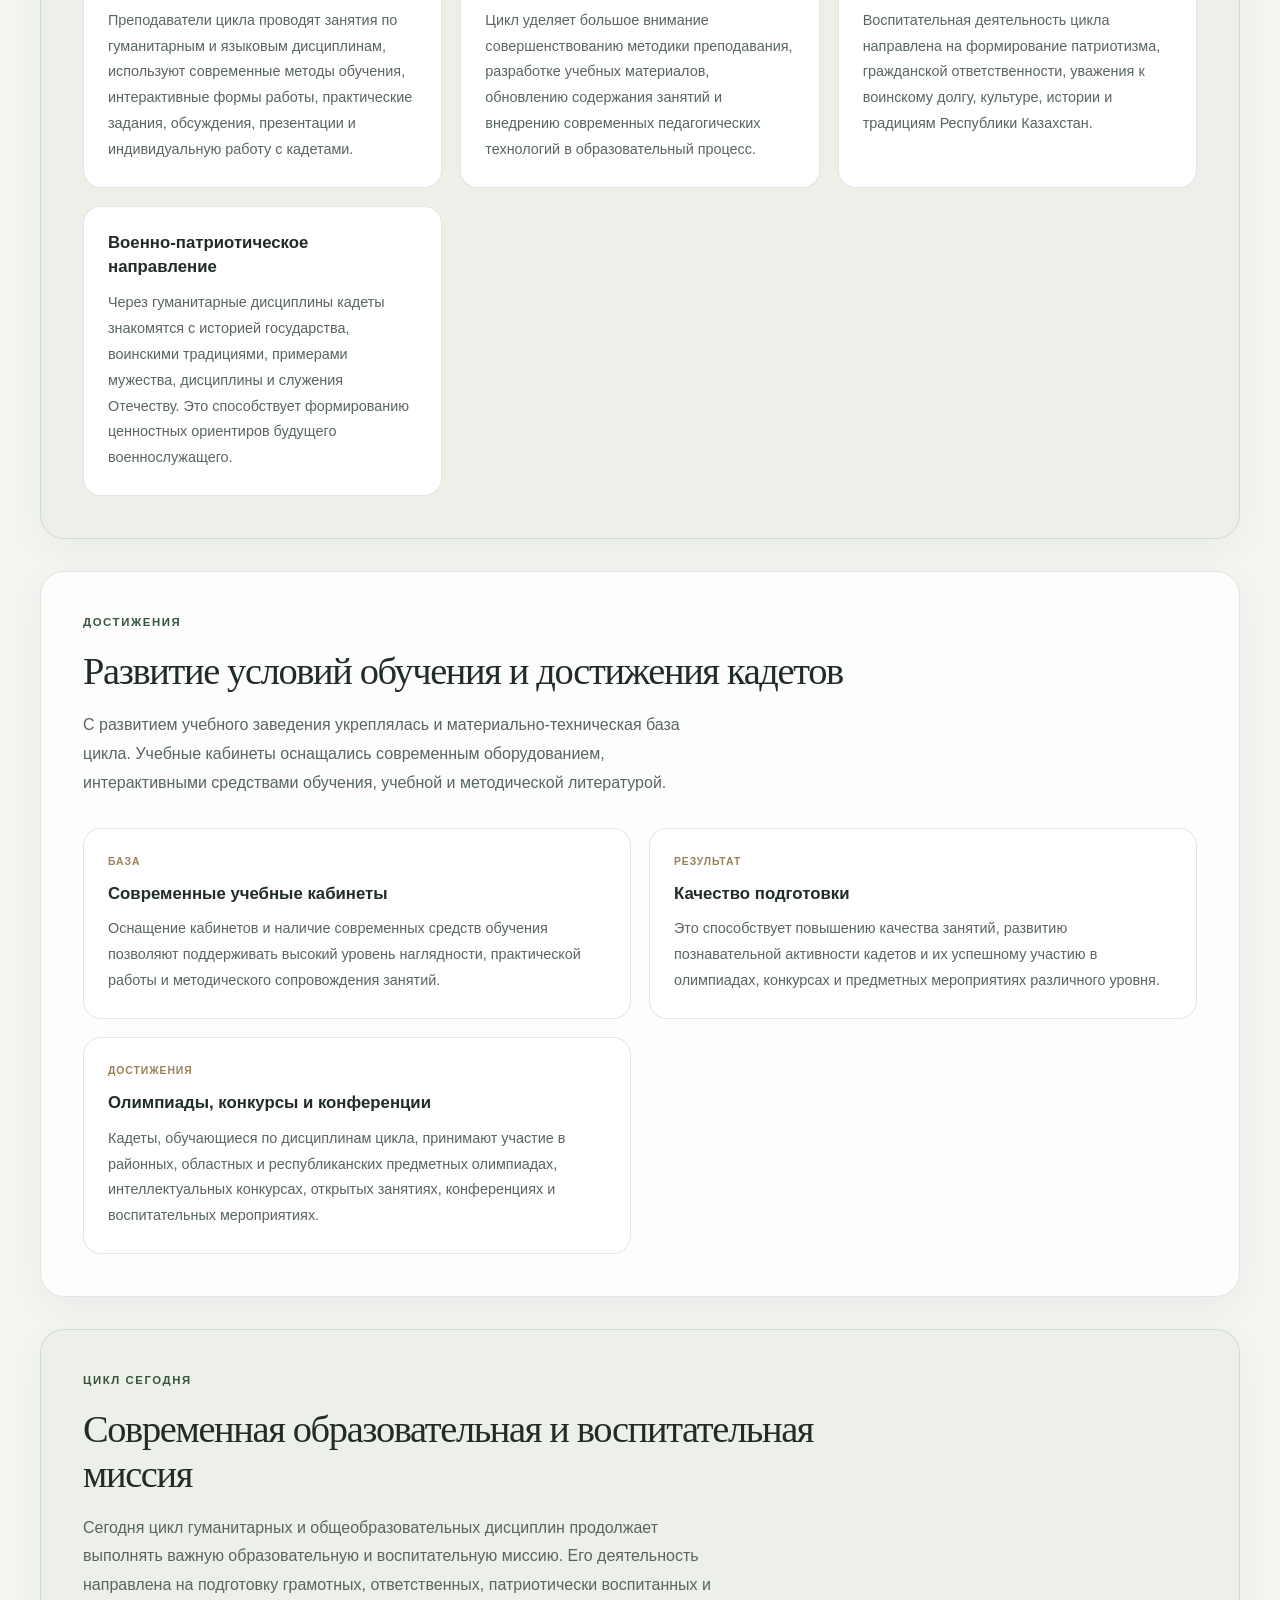
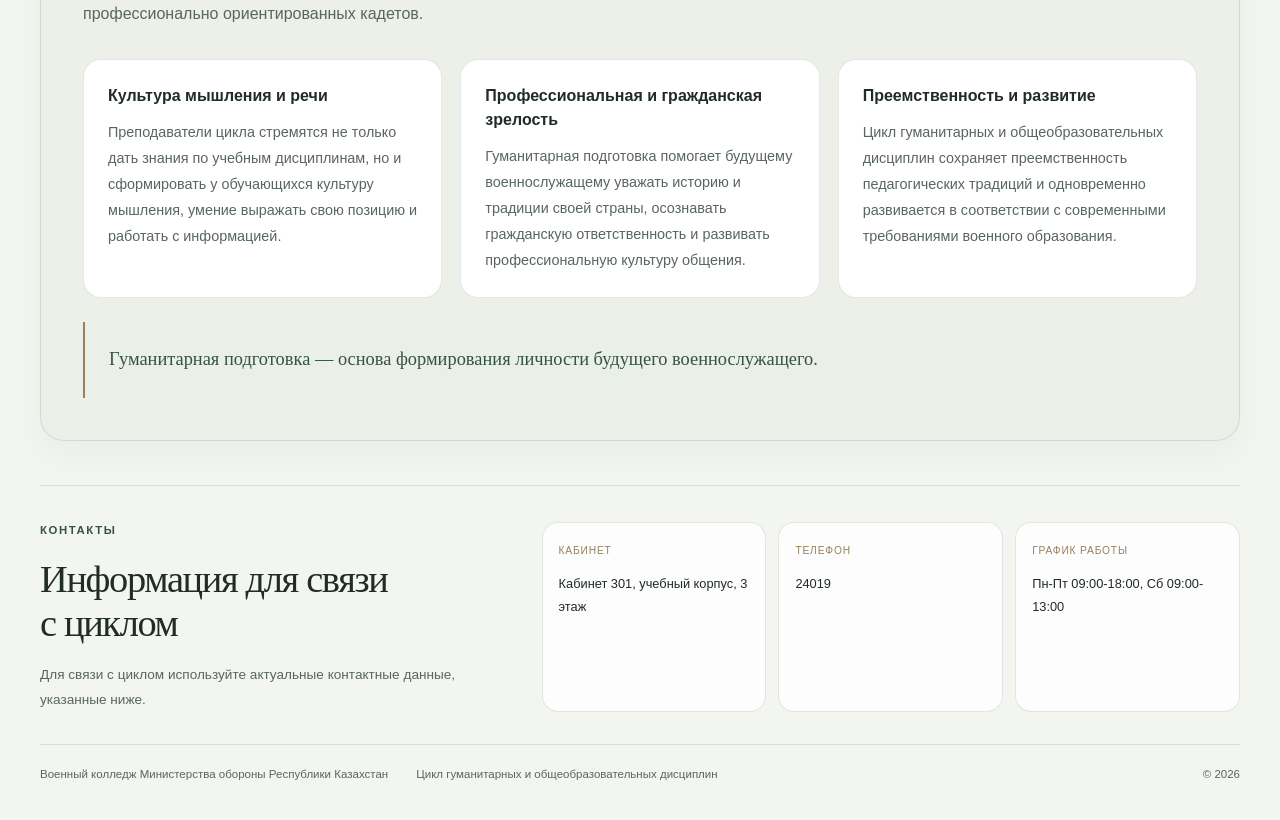
==== commit f2869022: "апдейт общие изменения" ====
--- a/index.html
+++ b/index.html
@@ -5,7 +5,7 @@
   <meta name="viewport" content="width=device-width, initial-scale=1.0">
   <meta
     name="description"
-    content="Официальная страница цикла гуманитарных дисциплин Военного колледжа Министерства обороны Республики Казахстан. Информация о дисциплинах, преподавателях, истории и деятельности цикла."
+    content="Дисциплины, преподаватели, история и деятельность цикла гуманитарных и общеобразовательных дисциплин Военного колледжа МО Республики Казахстан."
   >
   <meta
     name="keywords"
@@ -13,14 +13,20 @@
   >
   <meta name="robots" content="index, follow">
   <link rel="canonical" href="https://military-college-humanities.pages.dev/">
-  <meta property="og:title" content="Цикл гуманитарных дисциплин | Военный колледж МО РК">
+  <link rel="alternate" hreflang="ru" href="https://military-college-humanities.pages.dev/">
+  <link rel="alternate" hreflang="kk" href="https://military-college-humanities.pages.dev/kk/">
+  <link rel="alternate" hreflang="en" href="https://military-college-humanities.pages.dev/en/">
+  <link rel="alternate" hreflang="x-default" href="https://military-college-humanities.pages.dev/">
+  <meta property="og:title" content="Цикл гуманитарных и общеобразовательных дисциплин | Военный колледж МО РК">
   <meta
     property="og:description"
-    content="Официальная страница цикла гуманитарных дисциплин Военного колледжа Министерства обороны Республики Казахстан. Информация о дисциплинах, преподавателях, истории и деятельности цикла."
+    content="Дисциплины, преподаватели, история и деятельность цикла гуманитарных и общеобразовательных дисциплин Военного колледжа МО Республики Казахстан."
   >
   <meta property="og:type" content="website">
   <meta property="og:url" content="https://military-college-humanities.pages.dev/">
-  <title>Цикл гуманитарных дисциплин | Военный колледж МО РК</title>
+  <meta property="og:image" content="https://military-college-humanities.pages.dev/assets/emblem-social.png">
+  <link rel="icon" type="image/png" href="assets/favicon.png">
+  <title>Цикл гуманитарных и общеобразовательных дисциплин | Военный колледж МО РК</title>
   <link rel="stylesheet" href="styles.css">
 </head>
 <body data-theme="light">
@@ -29,7 +35,7 @@
       <a class="brand" href="#top" aria-label="На главную" data-i18n-aria-label="brand.homeAria">
         <span class="brand-mark">ЦГ</span>
         <span class="brand-copy">
-          <strong data-i18n="brand.college">Военный колледж</strong>
+          <strong data-i18n="brand.college">Военный колледж МО РК</strong>
           <span data-i18n="brand.cycle">Цикл гуманитарных и общеобразовательных дисциплин</span>
         </span>
       </a>
@@ -43,23 +49,24 @@
           <a href="#traditions" data-i18n="nav.traditions">Традиции</a>
           <a href="#activity" data-i18n="nav.activity">Деятельность</a>
           <a href="#today" data-i18n="nav.today">Сегодня</a>
+          <a href="#contacts" data-i18n="nav.contacts">Контакты</a>
         </nav>
 
-        <div class="lang-switcher" aria-label="Переключение языка">
-          <button class="lang-button is-active" type="button" data-lang="ru">RU</button>
-          <button class="lang-button" type="button" data-lang="kk">KZ</button>
-          <button class="lang-button" type="button" data-lang="en">EN</button>
+        <div class="lang-switcher" aria-label="Переключение языка" data-i18n-aria-label="lang.switcherAria">
+          <a class="lang-button is-active" href="./" data-lang="ru" hreflang="ru" lang="ru" aria-label="Русский">RU</a>
+          <a class="lang-button" href="kk/" data-lang="kk" hreflang="kk" lang="kk" aria-label="Қазақша">KZ</a>
+          <a class="lang-button" href="en/" data-lang="en" hreflang="en" lang="en" aria-label="English">EN</a>
         </div>
 
         <button
           class="theme-toggle"
           type="button"
           aria-pressed="false"
-          aria-label="Switch site theme"
+          aria-label="Переключить тему сайта"
           data-i18n-aria-label="theme.toggleAria"
         >
           <span class="theme-toggle-icon" aria-hidden="true"></span>
-          <span class="theme-toggle-text" data-i18n="theme.toggle">Theme</span>
+          <span class="theme-toggle-text" data-i18n="theme.toggle">Тема</span>
         </button>
       </div>
 
@@ -69,43 +76,42 @@
         aria-expanded="false"
         aria-controls="site-nav"
         data-i18n="menu.toggle"
-      >
-        Меню
-      </button>
+      >Меню</button>
     </header>
+
+    <aside class="news-strip" aria-label="GOV.KZ">
+      <span class="news-label" data-i18n="news.label">МО РК</span>
+      <div class="news-window"><div class="news-track">
+        <a class="news-message" href="https://www.gov.kz/memleket/entities/mod/press/news?lang=ru" target="_blank" rel="noopener noreferrer" data-news-source data-i18n="news.message">Официальные новости Министерства обороны Республики Казахстан — на портале GOV.KZ</a>
+      </div></div>
+      <button class="news-pause" type="button" aria-pressed="false" aria-label="Приостановить строку" data-i18n-aria-label="news.pause"><span aria-hidden="true">Ⅱ</span></button>
+      <a class="news-source" href="https://www.gov.kz/memleket/entities/mod/press/news?lang=ru" target="_blank" rel="noopener noreferrer" data-news-source data-i18n="news.source">Открыть источник</a>
+    </aside>
 
     <main id="top">
       <section class="hero reveal">
         <div class="hero-copy">
           <p class="eyebrow" data-i18n="hero.eyebrow">Военный колледж МО РК</p>
           <h1 data-i18n="hero.title">Цикл гуманитарных и общеобразовательных дисциплин</h1>
-          <p class="hero-text" data-i18n="hero.text1">
-            Цикл гуманитарных и общеобразовательных дисциплин является важным учебно-методическим подразделением Военного колледжа Министерства обороны Республики Казахстан. Его деятельность направлена на формирование у кадетов языковой, гуманитарной, гражданской и профессиональной компетентности.
-          </p>
-          <p class="hero-text hero-text-secondary" data-i18n="hero.text2">
-            Преподаватели цикла обеспечивают качественную подготовку по дисциплинам гуманитарного и общеобразовательного направлений, воспитывают патриотизм, культуру речи, ответственность, уважение к истории, традициям и ценностям Республики Казахстан.
-          </p>
+          <p class="hero-text" data-i18n="hero.text1">Языковая, гуманитарная и общеобразовательная подготовка кадетов Военного колледжа Министерства обороны Республики Казахстан.</p>
 
           <div class="hero-actions">
             <a class="button button-primary" href="#about" data-i18n="hero.primary">Подробнее о цикле</a>
             <a class="button button-secondary" href="#history" data-i18n="hero.secondary">История цикла</a>
           </div>
 
-          <ul class="hero-points">
-            <li data-i18n="hero.point1">Подготовка кадетов по гуманитарным и общеобразовательным направлениям</li>
-            <li data-i18n="hero.point2">Методическая, воспитательная и исследовательская работа</li>
-            <li data-i18n="hero.point3">Поддержка олимпиад, конференций и тематических мероприятий</li>
-          </ul>
         </div>
 
         <aside class="hero-panel">
-          <p class="status" data-i18n="hero.status">Учебно-методическое подразделение</p>
+          <p class="status" data-i18n="hero.status">Знания. Культура. Ответственность.</p>
           <div class="hero-emblem-frame" aria-hidden="true">
             <img
               class="hero-emblem"
-              src="assets/emblem-circle.png"
+              src="assets/emblem-circle.webp"
               alt=""
-              loading="lazy"
+              width="640"
+              height="640"
+              fetchpriority="high"
             >
           </div>
           <div class="hero-panel-block">
@@ -131,25 +137,16 @@
         <div class="section-shell split-section reveal">
           <div class="section-heading">
             <p class="eyebrow" data-i18n="about.eyebrow">О цикле</p>
-            <h2 data-i18n="about.title">Назначение и роль цикла в подготовке кадетов</h2>
-            <p class="section-text" data-i18n="about.text1">
-              Цикл гуманитарных и общеобразовательных дисциплин координирует преподавание
-              предметов, которые развивают мышление, языковую грамотность, правовую и
-              историческую культуру, а также поддерживают воспитание патриотизма,
-              ответственности и уважения к службе.
-            </p>
-            <p class="section-text" data-i18n="about.text2">
-              На занятиях кадеты изучают дисциплины языкового, гуманитарного, социального и общеобразовательного направлений. Особое внимание уделяется развитию коммуникативных навыков, умению грамотно выражать свои мысли, анализировать информацию, работать с текстами, выступать перед аудиторией и применять полученные знания в профессиональной деятельности.
-            </p>
-            <p class="section-text" data-i18n="about.text3">
-              Деятельность цикла сочетает учебную, методическую, воспитательную и военно-патриотическую работу. Это позволяет формировать у кадетов не только теоретические знания, но и личностные качества, необходимые будущему защитнику Отечества.
-            </p>
+            <h2 data-i18n="about.title">Гуманитарная подготовка в системе военного образования</h2>
+            <p class="section-text" data-i18n="about.text1">Цикл гуманитарных и общеобразовательных дисциплин занимает особое место в образовательной и воспитательной системе Военного колледжа Министерства обороны Республики Казахстан. Его работа направлена не только на передачу знаний, но и на формирование личности будущего военнослужащего, развитие гражданской ответственности, культуры общения, профессиональной речи и патриотического сознания.</p>
+            <p class="section-text" data-i18n="about.text2">На занятиях кадеты изучают дисциплины языкового, гуманитарного, социального и общеобразовательного направлений. Особое внимание уделяется развитию коммуникативных навыков, умению грамотно выражать свои мысли, анализировать информацию, работать с текстами, выступать перед аудиторией и применять полученные знания в профессиональной деятельности.</p>
+            <p class="section-text" data-i18n="about.text3">Деятельность цикла сочетает учебную, методическую, воспитательную и военно-патриотическую работу. Это позволяет формировать у кадетов не только теоретические знания, но и личностные качества, необходимые будущему защитнику Отечества.</p>
           </div>
 
           <div class="stats-panel">
             <div class="stat">
-              <strong data-i18n="about.stat1Value">1996</strong>
-              <span data-i18n="about.stat1">с года — история становления и развития цикла</span>
+              <strong data-i18n="about.stat1Value">С 1996 года</strong>
+              <span data-i18n="about.stat1">история становления и развития цикла</span>
             </div>
             <div class="stat">
               <strong data-i18n="about.stat2Value">Язык</strong>
@@ -172,12 +169,8 @@
           <div class="section-heading">
             <p class="eyebrow" data-i18n="history.eyebrow">История</p>
             <h2 data-i18n="history.title">От цикла общеобразовательных дисциплин к гуманитарному направлению</h2>
-            <p class="section-text" data-i18n="history.text1">
-              Цикл гуманитарных и общеобразовательных дисциплин ведёт свою историю с сентября 1996 года, когда в Кадетском корпусе был образован цикл общеобразовательных дисциплин. С первых лет своего существования он стал важной частью образовательной системы учебного заведения, обеспечивая подготовку кадетов по языковым, гуманитарным, социальным и общеобразовательным направлениям.
-            </p>
-            <p class="section-text" data-i18n="history.text2">
-              В разные годы руководство циклом осуществляли офицеры и педагоги, внёсшие вклад в его становление и развитие. История цикла отражает не только развитие образовательной работы, но и усиление гуманитарной подготовки в системе военного образования.
-            </p>
+            <p class="section-text" data-i18n="history.text1">Цикл гуманитарных и общеобразовательных дисциплин ведёт свою историю с сентября 1996 года, когда в Кадетском корпусе был образован цикл общеобразовательных дисциплин. С первых лет своего существования он стал важной частью образовательной системы учебного заведения, обеспечивая подготовку кадетов по языковым, гуманитарным, социальным и общеобразовательным направлениям.</p>
+            <p class="section-text" data-i18n="history.text2">В разные годы руководство циклом осуществляли офицеры и педагоги, внёсшие вклад в его становление и развитие. История цикла отражает не только развитие образовательной работы, но и усиление гуманитарной подготовки в системе военного образования.</p>
           </div>
 
           <div class="history-timeline">
@@ -185,9 +178,7 @@
               <div class="timeline-period" data-i18n="history.item1Period">1996 год</div>
               <div class="timeline-card">
                 <h3 data-i18n="history.item1Title">Образование цикла общеобразовательных дисциплин</h3>
-                <p data-i18n="history.item1Text">
-                  В сентябре 1996 года в Кадетском корпусе был образован цикл общеобразовательных дисциплин, который стал основой гуманитарной и языковой подготовки кадетов.
-                </p>
+                <p data-i18n="history.item1Text">В сентябре 1996 года в Кадетском корпусе был образован цикл общеобразовательных дисциплин, который стал основой гуманитарной и языковой подготовки кадетов.</p>
               </div>
             </article>
 
@@ -195,9 +186,7 @@
               <div class="timeline-period" data-i18n="history.item2Period">Период становления</div>
               <div class="timeline-card">
                 <h3 data-i18n="history.item2Title">Первые преподаватели и методические традиции</h3>
-                <p data-i18n="history.item2Text">
-                  У истоков становления цикла стояли опытные педагоги, чьи профессионализм, педагогический опыт и преданность делу заложили основу учебно-воспитательного процесса и дальнейшего развития гуманитарного направления.
-                </p>
+                <p data-i18n="history.item2Text">У истоков становления цикла стояли опытные педагоги, чьи профессионализм, педагогический опыт и преданность делу заложили основу учебно-воспитательного процесса и дальнейшего развития гуманитарного направления.</p>
               </div>
             </article>
 
@@ -205,9 +194,7 @@
               <div class="timeline-period" data-i18n="history.item3Period">Преобразование</div>
               <div class="timeline-card">
                 <h3 data-i18n="history.item3Title">Создание цикла гуманитарных и общеобразовательных дисциплин</h3>
-                <p data-i18n="history.item3Text">
-                  В последующие годы цикл общеобразовательных дисциплин был преобразован в цикл гуманитарных и общеобразовательных дисциплин. Это изменение отразило расширение содержания образовательной работы и усиление роли гуманитарной подготовки в формировании личности будущего военнослужащего.
-                </p>
+                <p data-i18n="history.item3Text">В последующие годы цикл общеобразовательных дисциплин был преобразован в цикл гуманитарных и общеобразовательных дисциплин. Это изменение отразило расширение содержания образовательной работы и усиление роли гуманитарной подготовки в формировании личности будущего военнослужащего.</p>
               </div>
             </article>
 
@@ -215,9 +202,7 @@
               <div class="timeline-period" data-i18n="history.item4Period">Современный этап</div>
               <div class="timeline-card">
                 <h3 data-i18n="history.item4Title">Гуманитарная подготовка кадетов на современном этапе</h3>
-                <p data-i18n="history.item4Text">
-                  Сегодня цикл гуманитарных и общеобразовательных дисциплин продолжает развиваться, обеспечивая гуманитарную, языковую и общеобразовательную подготовку кадетов, формируя культуру речи, патриотизм и профессиональную компетентность.
-                </p>
+                <p data-i18n="history.item4Text">Сегодня цикл гуманитарных и общеобразовательных дисциплин продолжает развиваться, обеспечивая гуманитарную, языковую и общеобразовательную подготовку кадетов, формируя культуру речи, патриотизм и профессиональную компетентность.</p>
               </div>
             </article>
           </div>
@@ -226,17 +211,13 @@
             <article class="history-note">
               <span class="event-tag" data-i18n="history.originsLabel">У истоков цикла</span>
               <h3 data-i18n="history.originsTitle">Первые преподаватели</h3>
-              <p data-i18n="history.originsText">
-                Н.М. Пилипенко, М.К. Космагамбетова, Ф.С. Сосновская, Т.Н. Максимова, Е.В. Рождественская, А.Г. Каримова, Ю.Ж. Крыкбесов и другие преподаватели.
-              </p>
+              <p data-i18n="history.originsText">Н.М. Пилипенко, М.К. Космагамбетова, Ф.С. Сосновская, Т.Н. Максимова, Е.В. Рождественская, А.Г. Каримова, Ю.Ж. Крыкбесов и другие преподаватели.</p>
             </article>
 
             <article class="history-note">
               <span class="event-tag" data-i18n="history.leadershipLabel">Руководители цикла</span>
               <h3 data-i18n="history.leadershipTitle">Преемственность руководства</h3>
-              <p data-i18n="history.leadershipText">
-                Первым заведующим циклом общеобразовательных дисциплин был Крыкбесов Юсуф Жагипарович. Первым начальником цикла гуманитарных и общеобразовательных дисциплин стал майор Асанов Кайрат Амангельдинович. В последующий период циклом руководил подполковник Милиди Константин Иванович.
-              </p>
+              <p data-i18n="history.leadershipText">Первым заведующим циклом общеобразовательных дисциплин был Крыкбесов Юсуф Жагипарович. Первым начальником цикла гуманитарных и общеобразовательных дисциплин стал майор Асанов Кайрат Амангельдинович. В последующий период циклом руководил подполковник Милиди Константин Иванович.</p>
             </article>
 
           </div>
@@ -248,18 +229,14 @@
           <div class="section-heading">
             <p class="eyebrow" data-i18n="disciplines.eyebrow">Дисциплины</p>
             <h2 data-i18n="disciplines.title">Дисциплины цикла</h2>
-            <p class="section-text" data-i18n="disciplines.text1">
-              На разных этапах развития цикл обеспечивал преподавание дисциплин гуманитарного, языкового, социального и общеобразовательного направлений.
-            </p>
+            <p class="section-text" data-i18n="disciplines.text1">На разных этапах развития цикл обеспечивал преподавание дисциплин гуманитарного, языкового, социального и общеобразовательного направлений.</p>
           </div>
 
           <div class="discipline-layout">
             <article class="discipline-summary-card">
               <span class="card-index" data-i18n="disciplines.summaryLabel">Направления подготовки</span>
               <h3 data-i18n="disciplines.summaryTitle">Языковые, гуманитарные, социальные и прикладные дисциплины</h3>
-              <p data-i18n="disciplines.summaryText">
-                Дисциплины цикла направлены на развитие общей культуры кадетов, формирование грамотной устной и письменной речи, расширение кругозора, развитие критического мышления и подготовку к профессиональному общению в военной среде.
-              </p>
+              <p data-i18n="disciplines.summaryText">Содержание подготовки сочетает языковые дисциплины, историко-гуманитарные курсы, общественные науки и прикладные модули, связанные с военной средой и профессиональным общением.</p>
             </article>
 
             <div class="discipline-pill-grid">
@@ -280,12 +257,17 @@
               <span class="discipline-pill" data-i18n="disciplines.item15">Логика</span>
               <span class="discipline-pill" data-i18n="disciplines.item16">Военный менеджмент и логистика</span>
               <span class="discipline-pill" data-i18n="disciplines.item17">История современных войн</span>
+              <span class="discipline-pill" data-i18n="disciplines.item18">Математика</span>
+              <span class="discipline-pill" data-i18n="disciplines.item19">Физика</span>
+              <span class="discipline-pill" data-i18n="disciplines.item20">Казахский язык и литература</span>
+              <span class="discipline-pill" data-i18n="disciplines.item21">Графика и проектирование</span>
+              <span class="discipline-pill" data-i18n="disciplines.item22">Военная педагогика и психология</span>
+              <span class="discipline-pill" data-i18n="disciplines.item23">Основы военного права</span>
+              <span class="discipline-pill" data-i18n="disciplines.item24">Глобальная компетенция</span>
             </div>
           </div>
 
-          <p class="section-text discipline-note" data-i18n="disciplines.text2">
-            Дисциплины цикла направлены на развитие общей культуры кадетов, формирование грамотной устной и письменной речи, расширение кругозора, развитие критического мышления и подготовку к профессиональному общению в военной среде.
-          </p>
+          <p class="section-text discipline-note" data-i18n="disciplines.text2">Дисциплины цикла направлены на развитие общей культуры кадетов, формирование грамотной устной и письменной речи, расширение кругозора, развитие критического мышления и подготовку к профессиональному общению в военной среде.</p>
         </div>
       </section>
 
@@ -293,142 +275,160 @@
         <div class="section-shell reveal">
           <div class="section-heading">
             <p class="eyebrow" data-i18n="teachers.eyebrow">Преподаватели</p>
-            <h2 data-i18n="teachers.title">Педагогический состав цикла</h2>
-            <p class="section-text" data-i18n="teachers.text">
-              В этом разделе можно разместить фотографии преподавателей цикла, краткие биографии, квалификацию, педагогический стаж и перечень преподаваемых дисциплин. Ниже сохранён удобный формат карточек, который можно заполнить реальными данными.
-            </p>
+            <h2 data-i18n="teachers.title">Преподавательский состав цикла</h2>
+            <p class="section-text" data-i18n="teachers.text">Профессиональный опыт, педагогические традиции и современные подходы к подготовке кадетов.</p>
           </div>
 
           <div class="teacher-grid teacher-grid-single">
             <article class="teacher-card">
-              <div class="teacher-photo teacher-photo-real">
-                <img src="assets/kazymov-talgat.png" alt="Казымов Талгат Муратович" loading="lazy">
+<div class="teacher-photo teacher-photo-real">
+                <img src="assets/kazymov-talgat.webp" alt="Казымов Талгат Муратович" loading="lazy" width="600" height="750" decoding="async">
                 <span class="teacher-index">01</span>
                 <span class="teacher-photo-label" data-i18n="teachers.card10PhotoLabel">Военная педагогика</span>
               </div>
-              <span class="teacher-role" data-i18n="teachers.card10Role">Сержант 2 класса, сержант цикла</span>
-              <span class="teacher-detail" data-i18n="teachers.card10Experience">Общий стаж: с 2010 года. Педагогический стаж: с 2021 года.</span>
-              <h3 class="teacher-name" data-i18n="teachers.card10Name">Казымов Талгат Муратович</h3>
-              <p class="teacher-bio" data-i18n="teachers.card10Bio">Образование: Жетисуский государственный университет имени Ильяса Жансугурова, бакалавр по специальности «Педагогика и психология», г. Талдыкорган; университет имени Абая Мырзахметова, магистр по специальности «Педагогика и психология», г. Кокшетау.</p>
-              <p class="teacher-subjects" data-i18n="teachers.card10Subjects">Дисциплины: военная педагогика и психология, военная этика.</p>
-            </article>
-
-            <article class="teacher-card">
-              <div class="teacher-photo teacher-photo-real">
-                <img src="assets/khoroshun-ivan.png" alt="Хорошун Иван Юрьевич" loading="lazy">
+<h3 class="teacher-name" data-i18n="teachers.card10Name">Казымов Талгат Муратович</h3>
+<span class="teacher-role" data-i18n="teachers.card10Role">Сержант 2 класса, сержант цикла</span>
+<p class="teacher-subjects" data-i18n="teachers.card10Subjects">Дисциплины: военная педагогика и психология, военная этика</p>
+<span class="teacher-detail" data-i18n="teachers.card10Experience">Общий стаж: с 2010 года. Педагогический стаж: с 2021 года.</span>
+<details class="teacher-more"><summary data-i18n="teachers.more">Образование и методическая работа</summary>
+<p class="teacher-bio" data-i18n="teachers.card10Bio">Образование: Жетисуский государственный университет имени Ильяса Жансугурова, бакалавр по специальности «Педагогика и психология», г. Талдыкорган; университет имени Абая Мырзахметова, магистр по специальности «Педагогика и психология», г. Кокшетау.</p>
+</details>
+</article>
+
+            <article class="teacher-card">
+<div class="teacher-photo teacher-photo-real">
+                <img src="assets/khoroshun-ivan.webp" alt="Хорошун Иван Юрьевич" loading="lazy" width="600" height="750" decoding="async">
                 <span class="teacher-index">02</span>
                 <span class="teacher-photo-label" data-i18n="teachers.card1PhotoLabel">Лингвистика</span>
               </div>
-              <span class="teacher-role" data-i18n="teachers.card1Role">Руководитель цикла</span>
-              <span class="teacher-detail" data-i18n="teachers.card1Experience">Стаж: информация уточняется</span>
-              <h3 class="teacher-name" data-i18n="teachers.card1Name">Фамилия Имя Отчество</h3>
-              <p class="teacher-bio" data-i18n="teachers.card1Bio">Краткая биография: образование, педагогический стаж, квалификационная категория, научно-методические интересы и основные направления работы.</p>
-              <p class="teacher-subjects" data-i18n="teachers.card1Subjects">Дисциплины: руководство циклом, методическая работа, гуманитарные дисциплины</p>
-            </article>
-
-            <article class="teacher-card">
-              <div class="teacher-photo teacher-photo-real">
-                <img src="assets/khasenova-larisa.png" alt="Хасенова Лариса Васильевна" loading="lazy">
+<h3 class="teacher-name" data-i18n="teachers.card1Name">Хорошун Иван Юрьевич</h3>
+<span class="teacher-role" data-i18n="teachers.card1Role">Сержант, преподаватель (лингвист)</span>
+<p class="teacher-subjects" data-i18n="teachers.card1Subjects">Дисциплины: лингвистика, военная этика, основы военного права</p>
+<span class="teacher-detail" data-i18n="teachers.card1Experience">Общий стаж: с 2022 года. Педагогический стаж: с 2024 года.</span>
+<details class="teacher-more"><summary data-i18n="teachers.more">Образование и методическая работа</summary>
+<p class="teacher-bio" data-i18n="teachers.card1Bio">Сержант Хорошун Иван Юрьевич ведёт занятия по лингвистическому направлению, а также по военной этике и основам военного права. Имеет степень магистра по филологическим наукам и степень бакалавра по специальности «Переводческое дело».</p>
+</details>
+</article>
+
+            <article class="teacher-card">
+<div class="teacher-photo teacher-photo-real">
+                <img src="assets/khasenova-larisa.webp" alt="Хасенова Лариса Васильевна" loading="lazy" width="600" height="750" decoding="async">
                 <span class="teacher-index">03</span>
                 <span class="teacher-photo-label" data-i18n="teachers.card2PhotoLabel">История</span>
               </div>
-              <span class="teacher-role" data-i18n="teachers.card2Role">Преподаватель казахского языка</span>
-              <span class="teacher-detail" data-i18n="teachers.card2Experience">Стаж: информация уточняется</span>
-              <h3 class="teacher-name" data-i18n="teachers.card2Name">Фамилия Имя Отчество</h3>
-              <p class="teacher-bio" data-i18n="teachers.card2Bio">Здесь можно указать профессиональный путь преподавателя, участие в методической работе, результаты кадетов и основные формы учебной деятельности.</p>
-              <p class="teacher-subjects" data-i18n="teachers.card2Subjects">Дисциплины: казахский язык, профессиональный казахский язык</p>
-            </article>
-
-            <article class="teacher-card">
-              <div class="teacher-photo teacher-photo-real">
-                <img src="assets/kazhybayeva-gulmira.png" alt="Кажыбаева Гульмира Дамировна" loading="lazy">
+<h3 class="teacher-name" data-i18n="teachers.card2Name">Хасенова Лариса Васильевна</h3>
+<span class="teacher-role" data-i18n="teachers.card2Role">Гражданский преподаватель, преподаватель истории</span>
+<p class="teacher-subjects" data-i18n="teachers.card2Subjects">Дисциплины: всемирная история, история современного Казахстана</p>
+<span class="teacher-detail" data-i18n="teachers.card2Experience">Общий педагогический стаж: с 1998 года. Стаж работы в Военном колледже МО РК: с 2005 года.</span>
+<details class="teacher-more"><summary data-i18n="teachers.more">Образование и методическая работа</summary>
+<p class="teacher-bio" data-i18n="teachers.card2Bio">Хасенова Лариса Васильевна ведёт дисциплины исторического направления. Имеет высшее образование: Омский государственный университет, квалификация — историк, преподаватель истории. Методическая проблема: развитие познавательной активности и аналитических навыков обучающихся через поэтапное обучение созданию и использованию структурно-логических схем при изучении исторического материала.</p>
+</details>
+</article>
+
+            <article class="teacher-card">
+<div class="teacher-photo teacher-photo-real">
+                <img src="assets/kazhybayeva-gulmira.webp" alt="Кажыбаева Гульмира Дамировна" loading="lazy" width="600" height="750" decoding="async">
                 <span class="teacher-index">04</span>
                 <span class="teacher-photo-label" data-i18n="teachers.card3PhotoLabel">Английский язык</span>
               </div>
-              <span class="teacher-role" data-i18n="teachers.card3Role">Преподаватель английского языка</span>
-              <span class="teacher-detail" data-i18n="teachers.card3Experience">Стаж: информация уточняется</span>
-              <h3 class="teacher-name" data-i18n="teachers.card3Name">Фамилия Имя Отчество</h3>
-              <p class="teacher-bio" data-i18n="teachers.card3Bio">Подходит для информации о повышении квалификации, авторских материалах, языковых компетенциях и внеаудиторной работе с обучающимися.</p>
-              <p class="teacher-subjects" data-i18n="teachers.card3Subjects">Дисциплины: английский язык, профессиональный английский язык</p>
-            </article>
-
-            <article class="teacher-card">
-              <div class="teacher-photo teacher-photo-real">
-                <img src="assets/shayakhmetova-toleu.png" alt="Шаяхметова Толеу Казбековна" loading="lazy">
+<h3 class="teacher-name" data-i18n="teachers.card3Name">Кажыбаева Гульмира Дамировна</h3>
+<span class="teacher-role" data-i18n="teachers.card3Role">Преподаватель английского языка</span>
+<p class="teacher-subjects" data-i18n="teachers.card3Subjects">Дисциплины: английский язык</p>
+<span class="teacher-detail" data-i18n="teachers.card3Experience">Общий педагогический стаж: 14 лет. Стаж работы в Военном колледже МО РК: 14 лет.</span>
+<details class="teacher-more"><summary data-i18n="teachers.more">Образование и методическая работа</summary>
+<p class="teacher-bio" data-i18n="teachers.card3Bio">Кажыбаева Гульмира Дамировна ведёт занятия по английскому языку. Окончила Кокшетауский государственный университет имени Шокана Уалиханова, квалификация — учитель английского языка. Методическая проблема: организация дифференцированного подхода на уроках английского языка в группах с разным уровнем подготовки.</p>
+</details>
+</article>
+
+            <article class="teacher-card">
+<div class="teacher-photo teacher-photo-real">
+                <img src="assets/shayakhmetova-toleu.webp" alt="Шаяхметова Толеу Казбековна" loading="lazy" width="600" height="750" decoding="async">
                 <span class="teacher-index">05</span>
                 <span class="teacher-photo-label" data-i18n="teachers.card4PhotoLabel">Казахский язык</span>
               </div>
-              <span class="teacher-role" data-i18n="teachers.card4Role">Преподаватель истории и общественных дисциплин</span>
-              <span class="teacher-detail" data-i18n="teachers.card4Experience">Стаж: информация уточняется</span>
-              <h3 class="teacher-name" data-i18n="teachers.card4Name">Фамилия Имя Отчество</h3>
-              <p class="teacher-bio" data-i18n="teachers.card4Bio">В этом блоке удобно показать педагогическое кредо, достижения, участие в воспитательных мероприятиях и работу по военно-патриотическому направлению.</p>
-              <p class="teacher-subjects" data-i18n="teachers.card4Subjects">Дисциплины: история Казахстана, всемирная история, философия</p>
-            </article>
-
-            <article class="teacher-card">
-              <div class="teacher-photo teacher-photo-real">
-                <img src="assets/rozhdestvenskaya-elena.png" alt="Рождественская Елена Владимировна" loading="lazy">
+<h3 class="teacher-name" data-i18n="teachers.card4Name">Шаяхметова Толеу Казбековна</h3>
+<span class="teacher-role" data-i18n="teachers.card4Role">Гражданский преподаватель, преподаватель казахского языка и литературы</span>
+<p class="teacher-subjects" data-i18n="teachers.card4Subjects">Дисциплины: профессиональный казахский язык, казахский язык и литература, казахская литература, глобальная компетенция</p>
+<span class="teacher-detail" data-i18n="teachers.card4Experience">Общий педагогический стаж: 26 лет. Стаж работы в Военном колледже МО РК: 23 года.</span>
+<details class="teacher-more"><summary data-i18n="teachers.more">Образование и методическая работа</summary>
+<p class="teacher-bio" data-i18n="teachers.card4Bio">Шаяхметова Толеу Казбековна преподаёт казахский язык и литературу. Получила образование в городе Кокшетау, в Институте имени Шокана Уалиханова, на филологическом факультете; квалификация — учитель казахского языка и литературы. Методическая тема: развитие творческих способностей кадетов на уроках казахской литературы.</p>
+</details>
+</article>
+
+            <article class="teacher-card">
+<div class="teacher-photo teacher-photo-real">
+                <img src="assets/rozhdestvenskaya-elena.webp" alt="Рождественская Елена Владимировна" loading="lazy" width="600" height="750" decoding="async">
                 <span class="teacher-index">06</span>
                 <span class="teacher-photo-label" data-i18n="teachers.card5PhotoLabel">Английский язык</span>
               </div>
-              <span class="teacher-role" data-i18n="teachers.card5Role">Преподаватель английского языка</span>
-              <span class="teacher-detail" data-i18n="teachers.card5Experience">Стаж: информация уточняется</span>
-              <h3 class="teacher-name" data-i18n="teachers.card5Name">Рождественская Елена Владимировна</h3>
-              <p class="teacher-bio" data-i18n="teachers.card5Bio">Краткая информация о преподавателе.</p>
-              <p class="teacher-subjects" data-i18n="teachers.card5Subjects">Дисциплины: английский язык</p>
-            </article>
-
-            <article class="teacher-card">
-              <div class="teacher-photo teacher-photo-real">
-                <img src="assets/tazhibekova-nargiz.png" alt="Тажибекова Наргиз Кумарбековна" loading="lazy">
+<h3 class="teacher-name" data-i18n="teachers.card5Name">Рождественская Елена Владимировна</h3>
+<span class="teacher-role" data-i18n="teachers.card5Role">Гражданский преподаватель, преподаватель английского языка</span>
+<p class="teacher-subjects" data-i18n="teachers.card5Subjects">Дисциплины: английский язык</p>
+<span class="teacher-detail" data-i18n="teachers.card5Experience">Общий педагогический стаж: 34 года. Стаж работы в Военном колледже МО РК: 26 лет.</span>
+<details class="teacher-more"><summary data-i18n="teachers.more">Образование и методическая работа</summary>
+<p class="teacher-bio" data-i18n="teachers.card5Bio">Рождественская Елена Владимировна преподаёт английский язык. Окончила Ташкентский государственный университет мировых языков, квалификация — учитель английского языка. Методическая тема: активизация деятельности кадетов на уроках английского языка.</p>
+</details>
+</article>
+
+            <article class="teacher-card">
+<div class="teacher-photo teacher-photo-real">
+                <img src="assets/tazhibekova-nargiz.webp" alt="Тажибекова Наргиз Кумарбековна" loading="lazy" width="600" height="750" decoding="async">
                 <span class="teacher-index">07</span>
                 <span class="teacher-photo-label" data-i18n="teachers.card6PhotoLabel">Информатика</span>
               </div>
-              <span class="teacher-role" data-i18n="teachers.card6Role">Сотрудник Военного колледжа МО РК, преподаватель</span>
-              <span class="teacher-detail" data-i18n="teachers.card6Experience">Общий педагогический стаж: с 2014 года. Стаж работы в Военном колледже МО РК: с 01.09.2019.</span>
-              <h3 class="teacher-name" data-i18n="teachers.card6Name">Тажибекова Наргиз Кумарбековна</h3>
-              <p class="teacher-bio" data-i18n="teachers.card6Bio">Образование: Южно-Казахстанский государственный педагогический институт имени Өзбекәлі Жәнібеков, бакалавр, 2013 год. Методическая проблема: использование современных информационных технологий и интерактивных методов обучения для развития логического мышления, технических навыков и познавательной активности обучающихся.</p>
-              <p class="teacher-subjects" data-i18n="teachers.card6Subjects">Дисциплины: информатика, физика, графика и проектирование.</p>
-            </article>
-
-            <article class="teacher-card">
-              <div class="teacher-photo teacher-photo-real">
-                <img src="assets/kulmagambetova-saule.png" alt="Кульмагамбетова Сауле Галимовна" loading="lazy">
+<h3 class="teacher-name" data-i18n="teachers.card6Name">Тажибекова Наргиз Кумарбековна</h3>
+<span class="teacher-role" data-i18n="teachers.card6Role">Сотрудник Военного колледжа МО РК, преподаватель</span>
+<p class="teacher-subjects" data-i18n="teachers.card6Subjects">Дисциплины: информатика, физика, графика и проектирование</p>
+<span class="teacher-detail" data-i18n="teachers.card6Experience">Общий педагогический стаж: с 2014 года. Стаж работы в Военном колледже МО РК: с 01.09.2019.</span>
+<details class="teacher-more"><summary data-i18n="teachers.more">Образование и методическая работа</summary>
+<p class="teacher-bio" data-i18n="teachers.card6Bio">Образование: Южно-Казахстанский государственный педагогический институт имени Өзбекәлі Жәнібеков, бакалавр, 2013 год. Методическая проблема: использование современных информационных технологий и интерактивных методов обучения для развития логического мышления, технических навыков и познавательной активности обучающихся.</p>
+</details>
+</article>
+
+            <article class="teacher-card">
+<div class="teacher-photo teacher-photo-real">
+                <img src="assets/kulmagambetova-saule.webp" alt="Кульмагамбетова Сауле Галимовна" loading="lazy" width="600" height="750" decoding="async">
                 <span class="teacher-index">08</span>
                 <span class="teacher-photo-label" data-i18n="teachers.card7PhotoLabel">Математика</span>
               </div>
-              <span class="teacher-role" data-i18n="teachers.card7Role">Преподаватель математики</span>
-              <span class="teacher-detail" data-i18n="teachers.card7Experience">Общий педагогический стаж: 47 лет. Стаж работы в Кадетском корпусе: с 2000 года.</span>
-              <h3 class="teacher-name" data-i18n="teachers.card7Name">Кульмагамбетова Сауле Галимовна</h3>
-              <p class="teacher-bio" data-i18n="teachers.card7Bio">Образование: Кокчетавский педагогический институт, физико-математический факультет, специальность «Математик», 1974 год. Методическая проблема: дифференцированный подход на уроках математики.</p>
-              <p class="teacher-subjects" data-i18n="teachers.card7Subjects">Дисциплина: математика.</p>
-            </article>
-
-            <article class="teacher-card">
-              <div class="teacher-photo teacher-photo-real">
-                <img src="assets/beysenova-gulzada.png" alt="Бейсенова Гулзада Кабдушевна" loading="lazy">
+<h3 class="teacher-name" data-i18n="teachers.card7Name">Кульмагамбетова Сауле Галимовна</h3>
+<span class="teacher-role" data-i18n="teachers.card7Role">Преподаватель математики</span>
+<p class="teacher-subjects" data-i18n="teachers.card7Subjects">Дисциплина: математика</p>
+<span class="teacher-detail" data-i18n="teachers.card7Experience">Общий педагогический стаж: 47 лет. Стаж работы в Кадетском корпусе: с 2000 года.</span>
+<details class="teacher-more"><summary data-i18n="teachers.more">Образование и методическая работа</summary>
+<p class="teacher-bio" data-i18n="teachers.card7Bio">Образование: Кокчетавский педагогический институт, физико-математический факультет, специальность «Математик», 1974 год. Методическая проблема: дифференцированный подход на уроках математики.</p>
+</details>
+</article>
+
+            <article class="teacher-card">
+<div class="teacher-photo teacher-photo-real">
+                <img src="assets/beysenova-gulzada.webp" alt="Бейсенова Гулзада Кабдушевна" loading="lazy" width="600" height="750" decoding="async">
                 <span class="teacher-index">09</span>
                 <span class="teacher-photo-label" data-i18n="teachers.card8PhotoLabel">Казахский язык</span>
               </div>
-              <span class="teacher-role" data-i18n="teachers.card8Role">Преподаватель казахского языка и литературы</span>
-              <span class="teacher-detail" data-i18n="teachers.card8Experience">Общий педагогический стаж: 30 лет. Стаж работы в Кадетском корпусе: 19 лет.</span>
-              <h3 class="teacher-name" data-i18n="teachers.card8Name">Бейсенова Гулзада Кабдушевна</h3>
-              <p class="teacher-bio" data-i18n="teachers.card8Bio">Образование: Кокшетауский университет имени Ш. Уалиханова, 2006 год. Квалификация: учитель казахского языка и литературы. Методическая проблема: повышение учебной грамотности кадетов через использование информационно-коммуникативных технологий при обучении казахскому языку и литературе.</p>
-              <p class="teacher-subjects" data-i18n="teachers.card8Subjects">Дисциплины: казахский язык и литература.</p>
-            </article>
-
-            <article class="teacher-card">
-              <div class="teacher-photo teacher-photo-real">
-                <img src="assets/erkebaeva-dinara.png" alt="Еркебаева Динара Рафагатовна" loading="lazy">
+<h3 class="teacher-name" data-i18n="teachers.card8Name">Бейсенова Гулзада Кабдушевна</h3>
+<span class="teacher-role" data-i18n="teachers.card8Role">Преподаватель казахского языка и литературы</span>
+<p class="teacher-subjects" data-i18n="teachers.card8Subjects">Дисциплины: казахский язык и литература</p>
+<span class="teacher-detail" data-i18n="teachers.card8Experience">Общий педагогический стаж: 30 лет. Стаж работы в Кадетском корпусе: 19 лет.</span>
+<details class="teacher-more"><summary data-i18n="teachers.more">Образование и методическая работа</summary>
+<p class="teacher-bio" data-i18n="teachers.card8Bio">Образование: Кокшетауский университет имени Ш. Уалиханова, 2006 год. Квалификация: учитель казахского языка и литературы. Методическая проблема: повышение учебной грамотности кадетов через использование информационно-коммуникативных технологий при обучении казахскому языку и литературе.</p>
+</details>
+</article>
+
+            <article class="teacher-card">
+<div class="teacher-photo teacher-photo-real">
+                <img src="assets/erkebaeva-dinara.webp" alt="Еркебаева Динара Рафагатовна" loading="lazy" width="600" height="750" decoding="async">
                 <span class="teacher-index">10</span>
                 <span class="teacher-photo-label" data-i18n="teachers.card9PhotoLabel">Информатика</span>
               </div>
-              <span class="teacher-role" data-i18n="teachers.card9Role">Педагог-модератор, преподаватель информатики</span>
-              <span class="teacher-detail" data-i18n="teachers.card9Experience">Общий педагогический стаж: 22 года. Стаж работы в Военном колледже МО РК: 22 года.</span>
-              <h3 class="teacher-name" data-i18n="teachers.card9Name">Еркебаева Динара Рафагатовна</h3>
-              <p class="teacher-bio" data-i18n="teachers.card9Bio">Образование: высшее, программист-экономист. Методическая проблема: индивидуальный дифференцированный подход на уроках информатики.</p>
-              <p class="teacher-subjects" data-i18n="teachers.card9Subjects">Дисциплины: информатика, логика.</p>
-            </article>
+<h3 class="teacher-name" data-i18n="teachers.card9Name">Еркебаева Динара Рафагатовна</h3>
+<span class="teacher-role" data-i18n="teachers.card9Role">Педагог-модератор, преподаватель информатики</span>
+<p class="teacher-subjects" data-i18n="teachers.card9Subjects">Дисциплины: информатика, логика</p>
+<span class="teacher-detail" data-i18n="teachers.card9Experience">Общий педагогический стаж: 22 года. Стаж работы в Военном колледже МО РК: 22 года.</span>
+<details class="teacher-more"><summary data-i18n="teachers.more">Образование и методическая работа</summary>
+<p class="teacher-bio" data-i18n="teachers.card9Bio">Образование: высшее, программист-экономист. Методическая проблема: индивидуальный дифференцированный подход на уроках информатики.</p>
+</details>
+</article>
           </div>
         </div>
       </section>
@@ -438,31 +438,23 @@
           <div class="section-heading">
             <p class="eyebrow" data-i18n="traditions.eyebrow">Традиции</p>
             <h2 data-i18n="traditions.title">Педагогическое сотрудничество как основа работы цикла</h2>
-            <p class="section-text" data-i18n="traditions.text">
-              Особое место в истории цикла занимает развитие педагогического сотрудничества и активных методов обучения. Эти подходы сохранили актуальность и сегодня, поскольку современное военное образование требует активности, самостоятельности и осознанного отношения к обучению.
-            </p>
+            <p class="section-text" data-i18n="traditions.text">Особое место в истории цикла занимает развитие педагогического сотрудничества и активных методов обучения. Эти подходы сохранили актуальность и сегодня, поскольку современное военное образование требует активности, самостоятельности и осознанного отношения к обучению.</p>
           </div>
 
           <div class="feature-grid tradition-grid">
             <article class="feature-card">
               <h3 data-i18n="traditions.card1Title">Педагогика сотрудничества</h3>
-              <p data-i18n="traditions.card1Text">
-                Преподаватели цикла выстраивают занятия как совместную работу: помогают кадетам задавать вопросы, обсуждать материал, аргументировать свою позицию и применять знания на практике.
-              </p>
+              <p data-i18n="traditions.card1Text">Преподаватели цикла выстраивают занятия как совместную работу: помогают кадетам задавать вопросы, обсуждать материал, аргументировать свою позицию и применять знания на практике.</p>
             </article>
 
             <article class="feature-card">
               <h3 data-i18n="traditions.card2Title">Кадет как активный участник обучения</h3>
-              <p data-i18n="traditions.card2Text">
-                Такой подход превращал кадета из пассивного слушателя в активного участника учебного процесса, а преподавателя — в организатора совместной познавательной деятельности.
-              </p>
+              <p data-i18n="traditions.card2Text">Такой подход превращал кадета из пассивного слушателя в активного участника учебного процесса, а преподавателя — в организатора совместной познавательной деятельности.</p>
             </article>
 
             <article class="feature-card">
               <h3 data-i18n="traditions.card3Title">Память и преемственность</h3>
-              <p data-i18n="traditions.card3Text">
-                Память о преподавателях, внёсших вклад в становление цикла, бережно сохраняется в истории учебного заведения. Их труд и профессионализм остаются примером для нынешнего поколения преподавателей и кадетов.
-              </p>
+              <p data-i18n="traditions.card3Text">Память о преподавателях, внёсших вклад в становление цикла, бережно сохраняется в истории учебного заведения. Их труд и профессионализм остаются примером для нынешнего поколения преподавателей и кадетов.</p>
             </article>
           </div>
 
@@ -478,9 +470,7 @@
           <div class="section-heading">
             <p class="eyebrow" data-i18n="activity.eyebrow">Деятельность</p>
             <h2 data-i18n="activity.title">Основные направления работы</h2>
-            <p class="section-text" data-i18n="activity.text">
-              Деятельность цикла объединяет учебную, методическую, воспитательную и военно-патриотическую работу. Каждый из этих блоков направлен на формирование знаний, ценностей и профессиональных качеств будущего военнослужащего.
-            </p>
+            <p class="section-text" data-i18n="activity.text">Деятельность цикла объединяет учебную, методическую, воспитательную и военно-патриотическую работу. Каждый из этих блоков направлен на формирование знаний, ценностей и профессиональных качеств будущего военнослужащего.</p>
           </div>
 
           <div class="feature-grid">
@@ -512,9 +502,7 @@
           <div class="section-heading">
             <p class="eyebrow" data-i18n="achievements.eyebrow">Достижения</p>
             <h2 data-i18n="achievements.title">Развитие условий обучения и достижения кадетов</h2>
-            <p class="section-text" data-i18n="achievements.text">
-              С развитием учебного заведения укреплялась и материально-техническая база цикла. Учебные кабинеты оснащались современным оборудованием, интерактивными средствами обучения, учебной и методической литературой.
-            </p>
+            <p class="section-text" data-i18n="achievements.text">С развитием учебного заведения укреплялась и материально-техническая база цикла. Учебные кабинеты оснащались современным оборудованием, интерактивными средствами обучения, учебной и методической литературой.</p>
           </div>
 
           <div class="event-grid">
@@ -544,9 +532,7 @@
           <div class="section-heading">
             <p class="eyebrow" data-i18n="today.eyebrow">Цикл сегодня</p>
             <h2 data-i18n="today.title">Современная образовательная и воспитательная миссия</h2>
-            <p class="section-text" data-i18n="today.text1">
-              Сегодня цикл гуманитарных и общеобразовательных дисциплин продолжает выполнять важную образовательную и воспитательную миссию. Его деятельность направлена на подготовку грамотных, ответственных, патриотически воспитанных и профессионально ориентированных кадетов.
-            </p>
+            <p class="section-text" data-i18n="today.text1">Сегодня цикл гуманитарных и общеобразовательных дисциплин продолжает выполнять важную образовательную и воспитательную миссию. Его деятельность направлена на подготовку грамотных, ответственных, патриотически воспитанных и профессионально ориентированных кадетов.</p>
           </div>
 
           <div class="resource-list">
@@ -563,9 +549,7 @@
               <p data-i18n="today.card3Text">Цикл гуманитарных и общеобразовательных дисциплин сохраняет преемственность педагогических традиций и одновременно развивается в соответствии с современными требованиями военного образования.</p>
             </article>
           </div>
-          <div class="today-quote" data-i18n="today.quote">
-            Гуманитарная подготовка — основа формирования личности будущего военнослужащего.
-          </div>
+          <div class="today-quote" data-i18n="today.quote">Гуманитарная подготовка — основа формирования личности будущего военнослужащего.</div>
         </div>
       </section>
     </main>
@@ -574,7 +558,7 @@
       <div class="footer-top">
         <div class="footer-heading">
           <p class="eyebrow" data-i18n="contacts.eyebrow">Контакты</p>
-          <h2 data-i18n="contacts.title">Контакты цикла</h2>
+          <h2 data-i18n="contacts.title">Информация для связи с циклом</h2>
           <p class="footer-text" data-i18n="contacts.text">Для связи с циклом используйте актуальные контактные данные, указанные ниже.</p>
         </div>
 
@@ -595,13 +579,14 @@
       </div>
 
       <div class="footer-meta">
-        <p data-i18n="footer.college">Военный колледж</p>
+        <p data-i18n="footer.college">Военный колледж Министерства обороны Республики Казахстан</p>
         <p data-i18n="footer.cycle">Цикл гуманитарных и общеобразовательных дисциплин</p>
-        <p>&copy; <span id="year"></span></p>
+        <p>&copy; <span id="year">2026</span></p>
       </div>
     </footer>
   </div>
 
-  <script src="script.js"></script>
+  <script src="translations.js" defer></script>
+  <script src="script.js" defer></script>
 </body>
 </html>
--- a/styles.css
+++ b/styles.css
@@ -1,1737 +1,234 @@
 :root {
   color-scheme: light;
-  --bg: #edf1ea;
-  --surface: rgba(251, 252, 249, 0.88);
-  --surface-strong: rgba(255, 255, 255, 0.98);
-  --surface-dark: #1f2d24;
-  --line: rgba(34, 47, 39, 0.11);
-  --line-strong: rgba(145, 120, 61, 0.24);
-  --ink: #1c2420;
-  --muted: #5c655f;
-  --accent: #55673d;
-  --accent-strong: #314634;
-  --accent-gold: #8d7647;
-  --accent-soft: rgba(85, 103, 61, 0.1);
-  --shadow: 0 26px 64px rgba(24, 32, 27, 0.08);
-  --glass-border: rgba(255, 255, 255, 0.62);
-  --glass-control: rgba(255, 255, 255, 0.54);
-  --glass-header: rgba(251, 252, 249, 0.72);
-  --glass-card: linear-gradient(180deg, rgba(255, 255, 255, 0.78), rgba(247, 250, 244, 0.58));
-  --glass-card-strong: linear-gradient(180deg, rgba(255, 255, 255, 0.88), rgba(246, 249, 243, 0.68));
-  --glass-section-even:
-    linear-gradient(180deg, rgba(255, 255, 255, 0.5), rgba(255, 255, 255, 0.08)),
-    linear-gradient(155deg, rgba(252, 253, 250, 0.82), rgba(241, 244, 239, 0.62));
-  --glass-section-odd:
-    linear-gradient(180deg, rgba(255, 255, 255, 0.46), rgba(255, 255, 255, 0.08)),
-    linear-gradient(155deg, rgba(248, 250, 246, 0.78), rgba(236, 240, 234, 0.58));
-  --hero-panel-background:
-    radial-gradient(circle at top right, rgba(141, 118, 71, 0.16), transparent 28%),
-    linear-gradient(160deg, rgba(36, 51, 40, 0.94) 0%, rgba(56, 80, 60, 0.9) 100%);
-  --body-background:
-    radial-gradient(circle at top left, rgba(141, 118, 71, 0.12), transparent 24%),
-    radial-gradient(circle at 84% 14%, rgba(85, 103, 61, 0.1), transparent 22%),
-    linear-gradient(135deg, #f8f9f6 0%, #eff2ec 46%, #e9ece6 100%);
-  --body-grid-overlay: linear-gradient(rgba(255, 255, 255, 0.08), rgba(255, 255, 255, 0.08));
-  --body-grid-line: rgba(31, 52, 73, 0.03);
-  --radius-xl: 32px;
-  --radius-lg: 24px;
-  --radius-md: 18px;
-  --max-width: 1200px;
-  --motion-spring: cubic-bezier(0.22, 1, 0.36, 1);
-  --motion-swift: cubic-bezier(0.34, 1.56, 0.64, 1);
-}
-
+  --bg: #f3f5f1; --ink: #202c25; --muted: #59665e;
+  --accent: #35533f; --accent-soft: #eaf0e8; --gold: #96815a;
+  --line: rgba(40, 63, 48, .12); --glass: rgba(255, 255, 255, .86);
+  --card: #fff; --section: rgba(255, 255, 255, .76);
+  --section-alt: rgba(233, 239, 230, .78);
+  --shadow: 0 12px 36px rgba(34, 55, 40, .045); --radius: 24px;
+}
 body[data-theme="dark"] {
   color-scheme: dark;
-  --bg: #0d1210;
-  --surface: rgba(21, 28, 24, 0.72);
-  --surface-strong: rgba(30, 39, 34, 0.9);
-  --surface-dark: #101713;
-  --line: rgba(232, 238, 224, 0.12);
-  --line-strong: rgba(194, 164, 94, 0.34);
-  --ink: #f1f5ed;
-  --muted: #b4beb3;
-  --accent: #b4c884;
-  --accent-strong: #d4e2ad;
-  --accent-gold: #c6a768;
-  --accent-soft: rgba(180, 200, 132, 0.14);
-  --shadow: 0 28px 70px rgba(0, 0, 0, 0.34);
-  --glass-border: rgba(255, 255, 255, 0.13);
-  --glass-control: rgba(255, 255, 255, 0.07);
-  --glass-header: rgba(16, 22, 19, 0.64);
-  --glass-card: linear-gradient(180deg, rgba(26, 35, 30, 0.72), rgba(18, 24, 21, 0.54));
-  --glass-card-strong: linear-gradient(180deg, rgba(32, 42, 36, 0.78), rgba(18, 25, 21, 0.62));
-  --glass-section-even:
-    linear-gradient(180deg, rgba(255, 255, 255, 0.08), rgba(255, 255, 255, 0.03)),
-    linear-gradient(155deg, rgba(26, 35, 30, 0.76), rgba(13, 18, 16, 0.62));
-  --glass-section-odd:
-    linear-gradient(180deg, rgba(198, 167, 104, 0.08), rgba(255, 255, 255, 0.02)),
-    linear-gradient(155deg, rgba(22, 30, 26, 0.78), rgba(11, 16, 14, 0.64));
-  --hero-panel-background:
-    radial-gradient(circle at top right, rgba(198, 167, 104, 0.18), transparent 30%),
-    linear-gradient(160deg, rgba(18, 27, 22, 0.86) 0%, rgba(30, 45, 35, 0.82) 100%);
-  --body-background:
-    radial-gradient(circle at 12% 8%, rgba(198, 167, 104, 0.1), transparent 24%),
-    radial-gradient(circle at 88% 12%, rgba(180, 200, 132, 0.12), transparent 22%),
-    linear-gradient(135deg, #0a0f0d 0%, #101713 48%, #070b0a 100%);
-  --body-grid-overlay: linear-gradient(rgba(255, 255, 255, 0.025), rgba(255, 255, 255, 0.025));
-  --body-grid-line: rgba(222, 234, 215, 0.035);
-}
-
-*,
-*::before,
-*::after {
-  box-sizing: border-box;
-}
-
-html {
-  scroll-behavior: smooth;
-}
-
+  --bg: #111a15; --ink: #eaf0e9; --muted: #bac7ba;
+  --accent: #bdd3b5; --accent-soft: #2a3b2d; --gold: #c5af81;
+  --line: rgba(222, 237, 217, .13); --glass: rgba(21, 33, 25, .94);
+  --card: #1c2a21; --section: rgba(26, 40, 31, .86);
+  --section-alt: rgba(32, 47, 35, .86); --shadow: 0 12px 36px rgba(0, 0, 0, .12);
+}
+*, *::before, *::after { box-sizing: border-box; }
+html { scroll-behavior: smooth; scroll-padding-top: 110px; }
 body {
-  margin: 0;
-  min-height: 100vh;
-  font-family: "Aptos", "Segoe UI", sans-serif;
-  color: var(--ink);
-  background: var(--body-background);
-  transition: background-color 260ms var(--motion-spring), color 260ms var(--motion-spring);
-}
-
-body::before {
-  content: "";
-  position: fixed;
-  inset: 0;
-  pointer-events: none;
-  background:
-    var(--body-grid-overlay),
-    repeating-linear-gradient(
-      90deg,
-      var(--body-grid-line) 0,
-      var(--body-grid-line) 1px,
-      transparent 1px,
-      transparent 28px
-    ),
-    repeating-linear-gradient(
-      0deg,
-      var(--body-grid-line) 0,
-      var(--body-grid-line) 1px,
-      transparent 1px,
-      transparent 28px
-    );
-}
-
-main {
-  position: relative;
-}
-
-a {
-  color: inherit;
-  text-decoration: none;
-}
-
-button {
-  font: inherit;
-}
-
-:where(.site-header, .hero, .section-shell, .timeline-card, .history-note, .discipline-summary-card, .teacher-card, .feature-card, .event-card, .resource-item, .contact-item, .site-footer) :where(h1, h2, h3, p, span, strong, a, li) {
-  min-width: 0;
-  overflow-wrap: break-word;
-  hyphens: none;
-}
-
-.page-shell {
-  width: min(calc(100% - 32px), var(--max-width));
-  margin: 0 auto;
-  padding: 24px 0 48px;
-}
-
+  margin: 0; color: var(--ink);
+  background: radial-gradient(ellipse at 5% 0, rgba(150, 129, 90, .09), transparent 38rem), radial-gradient(ellipse at 95% 12%, rgba(76, 112, 72, .09), transparent 40rem), var(--bg);
+  font-family: "Aptos", "Segoe UI", sans-serif; line-height: 1.65;
+}
+a { color: inherit; text-decoration: none; }
+button { font: inherit; cursor: pointer; }
+button, a, summary { -webkit-tap-highlight-color: transparent; }
+:focus-visible { outline: 2px solid var(--gold); outline-offset: 5px; }
+img { display: block; max-width: 100%; }
+h1, h2, h3, p { margin-top: 0; }
+h1, h2, h3, p, span, strong { min-width: 0; hyphens: none; word-break: normal; overflow-wrap: normal; }
+.page-shell { width: min(1200px, calc(100% - 48px)); margin: auto; padding: 20px 0 36px; }
 .site-header {
-  position: sticky;
-  top: 16px;
-  z-index: 20;
-  display: flex;
-  align-items: center;
-  justify-content: space-between;
-  gap: 20px;
-  padding: 14px 18px;
-  border: 1px solid var(--glass-border);
-  border-radius: 999px;
-  background: var(--glass-header);
-  -webkit-backdrop-filter: blur(22px) saturate(1.18);
-  backdrop-filter: blur(22px) saturate(1.18);
-  box-shadow: 0 12px 34px rgba(23, 36, 49, 0.08);
-  transition:
-    transform 260ms var(--motion-spring),
-    padding 220ms var(--motion-spring),
-    border-radius 220ms var(--motion-spring),
-    background-color 220ms var(--motion-spring),
-    box-shadow 220ms var(--motion-spring),
-    opacity 220ms var(--motion-spring);
-}
-
-.brand {
-  display: inline-flex;
-  align-items: center;
-  gap: 14px;
-  min-width: 0;
-}
-
-.brand-mark {
-  display: grid;
-  place-items: center;
-  width: 48px;
-  height: 48px;
-  border-radius: 16px;
-  background: linear-gradient(160deg, #344936, #50664d);
-  color: #f6f2e5;
-  font-family: "Georgia", serif;
-  font-size: 1.1rem;
-  font-weight: 700;
-  letter-spacing: 0.08em;
-  box-shadow: inset 0 0 0 1px rgba(255, 255, 255, 0.14);
-}
-
-.brand-copy {
-  display: grid;
-  gap: 2px;
-  min-width: 0;
-}
-
-.brand-copy strong {
-  font-size: 0.98rem;
-  font-weight: 700;
-  overflow-wrap: break-word;
-  hyphens: none;
-}
-
-.brand-copy span {
-  color: var(--muted);
-  font-size: 0.86rem;
-  overflow-wrap: break-word;
-  hyphens: none;
-}
-
-.site-actions {
-  display: inline-flex;
-  align-items: center;
-  gap: 12px;
-  margin-left: auto;
-  min-width: 0;
-}
-
-.site-nav {
-  display: inline-flex;
-  align-items: center;
-  gap: 10px;
-  min-width: 0;
-  flex-wrap: wrap;
-  justify-content: flex-end;
-}
-
-.lang-switcher {
-  display: inline-flex;
-  align-items: center;
-  gap: 6px;
-  padding: 6px;
-  border: 1px solid var(--glass-border);
-  border-radius: 999px;
-  background: var(--glass-control);
-  box-shadow: inset 0 1px 0 rgba(255, 255, 255, 0.42);
-  flex-shrink: 0;
-}
-
-.lang-button {
-  min-width: 44px;
-  min-height: 38px;
-  padding: 0 10px;
-  border: 0;
-  border-radius: 999px;
-  background: transparent;
-  color: var(--muted);
-  font-weight: 700;
-  letter-spacing: 0.04em;
-  cursor: pointer;
-  transition:
-    background-color 220ms var(--motion-spring),
-    color 220ms var(--motion-spring),
-    transform 220ms var(--motion-swift),
-    box-shadow 220ms var(--motion-spring);
-}
-
-.lang-button:hover,
-.lang-button:focus-visible {
-  background: rgba(49, 70, 52, 0.08);
-  color: var(--accent-strong);
-  transform: translateY(-1px);
-  outline: none;
-}
-
-.lang-button.is-active {
-  background: linear-gradient(135deg, var(--accent-strong), #4e674f);
-  color: #f7faf3;
-  box-shadow: 0 10px 24px rgba(49, 70, 52, 0.18);
-}
-
-.theme-toggle {
-  position: relative;
-  display: inline-flex;
-  align-items: center;
-  justify-content: center;
-  gap: 8px;
-  min-height: 50px;
-  padding: 0 14px 0 12px;
-  border: 1px solid var(--glass-border);
-  border-radius: 999px;
-  background: var(--glass-control);
-  color: var(--ink);
-  font-weight: 700;
-  cursor: pointer;
-  box-shadow: inset 0 1px 0 rgba(255, 255, 255, 0.36);
-  transition:
-    background-color 220ms var(--motion-spring),
-    border-color 220ms var(--motion-spring),
-    color 220ms var(--motion-spring),
-    transform 220ms var(--motion-swift),
-    box-shadow 220ms var(--motion-spring);
-}
-
-.theme-toggle:hover,
-.theme-toggle:focus-visible {
-  color: var(--accent-strong);
-  transform: translateY(-2px);
-  outline: none;
-  box-shadow:
-    inset 0 1px 0 rgba(255, 255, 255, 0.36),
-    0 12px 28px rgba(23, 36, 49, 0.1);
-}
-
-.theme-toggle-icon {
-  position: relative;
-  width: 22px;
-  height: 22px;
-  border-radius: 50%;
-  background: linear-gradient(135deg, var(--accent-gold), #f5e8b9);
-  box-shadow: 0 0 0 5px rgba(198, 167, 104, 0.12);
-  transition:
-    background 220ms var(--motion-spring),
-    box-shadow 220ms var(--motion-spring),
-    transform 220ms var(--motion-swift);
-}
-
-.theme-toggle-icon::after {
-  content: "";
-  position: absolute;
-  inset: 3px 0 0 7px;
-  border-radius: 50%;
-  background: var(--glass-control);
-  opacity: 0;
-  transform: translateX(7px);
-  transition: opacity 220ms var(--motion-spring), transform 220ms var(--motion-spring);
-}
-
-.theme-toggle.is-dark .theme-toggle-icon {
-  background: linear-gradient(135deg, #e9efd4, var(--accent-strong));
-  box-shadow: 0 0 0 5px rgba(180, 200, 132, 0.14);
-  transform: rotate(-18deg);
-}
-
-.theme-toggle.is-dark .theme-toggle-icon::after {
-  opacity: 1;
-  transform: translateX(0);
-}
-
-body[data-theme="dark"] .lang-button.is-active {
-  background: linear-gradient(135deg, rgba(180, 200, 132, 0.24), rgba(198, 167, 104, 0.16));
-  color: var(--ink);
-  box-shadow: 0 10px 24px rgba(0, 0, 0, 0.26);
-}
-
-body[data-theme="dark"] .button-primary {
-  background: linear-gradient(135deg, rgba(180, 200, 132, 0.88), rgba(198, 167, 104, 0.72));
-  color: #0b100e;
-}
-
-body[data-theme="dark"] .button-secondary {
-  border-color: var(--glass-border);
-}
-
-.site-nav a,
-.menu-toggle {
-  padding: 10px 14px;
-  border-radius: 999px;
-  font-size: 0.94rem;
-  transition:
-    background-color 220ms var(--motion-spring),
-    color 220ms var(--motion-spring),
-    transform 220ms var(--motion-swift),
-    box-shadow 220ms var(--motion-spring);
-}
-
-.site-nav a:hover,
-.site-nav a:focus-visible,
-.menu-toggle:hover,
-.menu-toggle:focus-visible {
-  background: rgba(49, 70, 52, 0.08);
-  color: var(--accent-strong);
-  outline: none;
-  transform: translateY(-2px);
-  box-shadow: 0 10px 24px rgba(49, 70, 52, 0.08);
-}
-
-.menu-toggle {
-  display: none;
-  border: 1px solid var(--line);
-  background: var(--glass-control);
-  color: var(--ink);
-}
-
-.hero {
-  position: relative;
-  display: grid;
-  grid-template-columns: 1.1fr 0.9fr;
-  gap: 32px;
-  padding: 84px 0 72px;
-  align-items: stretch;
-  perspective: 1200px;
-}
-
-.hero::before {
-  content: "";
-  position: absolute;
-  top: 32px;
-  right: 12px;
-  width: min(30vw, 320px);
-  aspect-ratio: 1;
-  border-radius: 50%;
-  background:
-    radial-gradient(circle, rgba(255, 255, 255, 0.58), rgba(255, 255, 255, 0) 66%),
-    url("assets/emblem-circle.png") center/contain no-repeat;
-  opacity: 0.07;
-  filter: grayscale(1);
-  pointer-events: none;
-}
-
-.hero-copy,
-.hero-panel,
-.section-shell,
-.stats-panel,
-.info-card,
-.teacher-card,
-.feature-card,
-.event-card,
-.resource-item,
-.contact-card {
-  border: 1px solid var(--line);
-  box-shadow: var(--shadow);
-}
-
-.hero-copy,
-.hero-panel,
-.section-shell {
-  --scroll-lift: 0px;
-  --scroll-drop: 0px;
-  --scroll-tilt: 0deg;
-  --scroll-glow: 0;
-  min-width: 0;
-}
-
-.hero-copy {
-  padding: 52px;
-  border-radius: var(--radius-xl);
-  background: var(--glass-card-strong);
-  -webkit-backdrop-filter: blur(22px) saturate(1.16);
-  backdrop-filter: blur(22px) saturate(1.16);
-  position: relative;
-  overflow: hidden;
-  isolation: isolate;
-  transform: translate3d(0, var(--scroll-lift), 0);
-  transition: transform 140ms linear, box-shadow 220ms ease;
-}
-
-.hero-copy::before,
-.hero-panel::before,
-.section-shell::before {
-  content: "";
-  position: absolute;
-  inset: 0;
-  border-radius: inherit;
-  pointer-events: none;
-  background:
-    linear-gradient(125deg, rgba(255, 255, 255, 0.52), transparent 24%, transparent 74%, rgba(141, 118, 71, 0.08)),
-    radial-gradient(circle at top right, rgba(85, 103, 61, 0.08), transparent 28%);
-  z-index: -1;
-}
-
-.hero-copy::after,
-.section-shell::after {
-  content: "";
-  position: absolute;
-  inset: 1px;
-  border-radius: calc(var(--radius-xl) - 1px);
-  pointer-events: none;
-  background:
-    linear-gradient(rgba(255, 255, 255, 0.1), rgba(255, 255, 255, 0.02)),
-    repeating-linear-gradient(
-      90deg,
-      rgba(85, 103, 61, 0.03) 0,
-      rgba(85, 103, 61, 0.03) 1px,
-      transparent 1px,
-      transparent 40px
-    );
-  opacity: 0.32;
-  mix-blend-mode: screen;
-  z-index: -1;
-}
-
-.eyebrow {
-  margin: 0 0 18px;
-  color: var(--accent);
-  text-transform: uppercase;
-  letter-spacing: 0.18em;
-  font-size: 0.75rem;
-  font-weight: 700;
-}
-
-.hero .eyebrow {
-  display: inline-flex;
-  align-items: center;
-  gap: 10px;
-  width: fit-content;
-  padding: 10px 14px;
-  border: 1px solid var(--line-strong);
-  border-radius: 999px;
-  background: var(--glass-control);
-  box-shadow: 0 10px 28px rgba(25, 34, 28, 0.05);
-}
-
-.hero .eyebrow::before {
-  content: "";
-  width: 8px;
-  height: 8px;
-  border-radius: 50%;
-  background: linear-gradient(135deg, var(--accent-gold), var(--accent));
-  box-shadow: 0 0 0 6px rgba(141, 118, 71, 0.1);
-}
-
-.hero h1,
-.section-heading h2 {
-  margin: 0;
-  font-family: "Georgia", serif;
-  font-weight: 700;
-  line-height: 1.08;
-  letter-spacing: 0;
-  max-width: 100%;
-  overflow-wrap: break-word;
-  hyphens: none;
-  text-wrap: balance;
-}
-
-.hero h1 {
-  font-size: 4.2rem;
-  max-width: 100%;
-}
-
-.hero-text,
-.section-text,
-.info-card p,
-.teacher-bio,
-.feature-card p,
-.event-card p,
-.resource-item p {
-  color: var(--muted);
-  line-height: 1.75;
-  font-size: 1rem;
-  overflow-wrap: break-word;
-  hyphens: none;
-}
-
-.hero-text {
-  margin: 22px 0 0;
-  max-width: 64ch;
-}
-
-.hero-text-secondary {
-  margin-top: 14px;
-}
-
-.hero-actions {
-  display: flex;
-  flex-wrap: wrap;
-  gap: 14px;
-  margin: 34px 0 30px;
-}
-
-.button {
-  display: inline-flex;
-  align-items: center;
-  justify-content: center;
-  min-height: 56px;
-  padding: 0 24px;
-  border-radius: 999px;
-  font-weight: 700;
-  letter-spacing: 0.01em;
-  transition:
-    transform 240ms var(--motion-swift),
-    box-shadow 240ms var(--motion-spring),
-    background-color 240ms var(--motion-spring),
-    border-color 240ms var(--motion-spring);
-}
-
-.button:hover,
-.button:focus-visible {
-  transform: translateY(-3px) scale(1.01);
-  outline: none;
-}
-
-.button-primary {
-  background: linear-gradient(135deg, var(--accent-strong), #4d674f);
-  color: #f8f9f5;
-  box-shadow: 0 18px 34px rgba(49, 70, 52, 0.18);
-}
-
-.button-secondary {
-  border: 1px solid rgba(49, 70, 52, 0.18);
-  background: var(--glass-control);
-  color: var(--accent-strong);
-}
-
-.button-secondary:hover,
-.button-secondary:focus-visible {
-  box-shadow: 0 14px 28px rgba(27, 40, 54, 0.08);
-}
-
-.hero-points {
-  display: grid;
-  gap: 12px;
-  margin: 0;
-  padding: 0;
-  list-style: none;
-}
-
-.hero-points li {
-  position: relative;
-  padding-left: 22px;
-  line-height: 1.6;
-}
-
-.hero-points li::before {
-  content: "";
-  position: absolute;
-  top: 0.72em;
-  left: 0;
-  width: 10px;
-  height: 10px;
-  border-radius: 50%;
-  background: linear-gradient(135deg, var(--accent-gold), var(--accent));
-  box-shadow: 0 0 0 4px rgba(194, 164, 94, 0.14);
-}
-
-.hero-panel {
-  position: relative;
-  overflow: hidden;
-  display: grid;
-  gap: 16px;
-  padding: 38px;
-  border-radius: var(--radius-xl);
-  background: var(--hero-panel-background);
-  -webkit-backdrop-filter: blur(24px) saturate(1.18);
-  backdrop-filter: blur(24px) saturate(1.18);
-  color: #f5f6f1;
-  transform: translate3d(0, var(--scroll-drop), 0);
-  transition: transform 140ms linear, box-shadow 220ms ease;
-}
-
-.hero-panel::after {
-  content: "";
-  position: absolute;
-  right: -90px;
-  bottom: -90px;
-  width: 230px;
-  height: 230px;
-  border-radius: 50%;
-  border: 1px solid rgba(141, 118, 71, 0.16);
-  background: radial-gradient(circle, rgba(141, 118, 71, 0.16), transparent 68%);
-}
-
-.hero-panel::before {
-  transform: translate3d(0, var(--scroll-lift), 0);
-  opacity: calc(0.75 + (var(--scroll-glow) * 0.22));
-  transition: transform 140ms linear, opacity 160ms linear;
-}
-
-.status,
-.label {
-  position: relative;
-  z-index: 1;
-}
-
-.status {
-  width: max-content;
-  margin: 0;
-  padding: 8px 12px;
-  border-radius: 999px;
-  background: rgba(255, 255, 255, 0.08);
-  border: 1px solid rgba(141, 118, 71, 0.2);
-  font-size: 0.86rem;
-}
-
-.hero-panel-block {
-  position: relative;
-  z-index: 1;
-  display: grid;
-  gap: 6px;
-}
-
-.hero-emblem-frame {
-  position: relative;
-  z-index: 1;
-  align-self: center;
-  width: min(100%, 228px);
-  aspect-ratio: 1;
-  margin: 6px auto 10px;
-  border-radius: 50%;
-  overflow: hidden;
-  border: 1px solid rgba(141, 118, 71, 0.24);
-  box-shadow:
-    0 18px 36px rgba(8, 14, 20, 0.22),
-    inset 0 0 0 1px rgba(255, 255, 255, 0.05);
-  background:
-    radial-gradient(circle at center, rgba(40, 56, 44, 0.96), rgba(22, 31, 25, 1));
-  transform: translate3d(0, var(--scroll-lift), 0) rotate(var(--scroll-tilt));
-  transition: transform 140ms linear, box-shadow 220ms ease;
-}
-
-.hero-emblem-frame::before {
-  content: "";
-  position: absolute;
-  inset: 10px;
-  border-radius: 50%;
-  border: 1px solid rgba(194, 164, 94, 0.18);
-  pointer-events: none;
-  z-index: 1;
-}
-
-.hero-emblem-frame::after {
-  content: "";
-  position: absolute;
-  inset: 0;
-  border-radius: 50%;
-  pointer-events: none;
-  background:
-    radial-gradient(circle at 28% 24%, rgba(255, 255, 255, 0.16), transparent 24%),
-    linear-gradient(180deg, rgba(255, 255, 255, 0.04), rgba(255, 255, 255, 0));
-  z-index: 1;
-}
-
-.hero-emblem {
-  display: block;
-  width: 100%;
-  height: 100%;
-  object-fit: contain;
-  object-position: center;
-  filter: saturate(1.04) contrast(1.04);
-}
-
-.label {
-  color: rgba(241, 233, 205, 0.76);
-  font-size: 0.8rem;
-  text-transform: uppercase;
-  letter-spacing: 0.12em;
-}
-
-.hero-panel-block strong {
-  font-size: 1.06rem;
-  line-height: 1.55;
-  font-weight: 600;
-  overflow-wrap: break-word;
-  hyphens: none;
-}
-
-.hero-panel-footer {
-  position: relative;
-  z-index: 1;
-  display: grid;
-  gap: 8px;
-  margin-top: 10px;
-  color: rgba(245, 246, 241, 0.9);
-  overflow-wrap: break-word;
-  hyphens: none;
-}
-
-.section {
-  position: relative;
-  padding: 0 0 clamp(180px, 24vh, 320px);
-}
-
-.section-stack {
-  margin-top: -78px;
-  z-index: calc(10 + var(--stack-index, 0));
-}
-
-#about.section-stack {
-  margin-top: 0;
-}
-
-.section-shell {
-  position: sticky;
-  top: 102px;
-  padding: 42px;
-  border-radius: 34px;
-  background: var(--glass-section-even);
-  -webkit-backdrop-filter: blur(24px) saturate(1.16);
-  backdrop-filter: blur(24px) saturate(1.16);
-  overflow: hidden;
-  isolation: isolate;
-  transform-origin: top center;
-}
-
-.section-shell::before {
-  transform: translate3d(0, var(--scroll-lift), 0) scale(calc(1 + (var(--scroll-glow) * 0.045)));
-  opacity: calc(0.62 + (var(--scroll-glow) * 0.28));
-  transition: transform 140ms linear, opacity 160ms linear;
-}
-
-.section-shell::after {
-  transform: translate3d(0, var(--scroll-drop), 0);
-  opacity: calc(0.32 + (var(--scroll-glow) * 0.2));
-  transition: transform 140ms linear, opacity 160ms linear;
-}
-
-#about .section-shell,
-#disciplines .section-shell,
-#activity .section-shell,
-#today .section-shell {
-  border-color: rgba(49, 70, 52, 0.12);
-  background: var(--glass-section-even);
-}
-
-#history .section-shell,
-#teachers .section-shell,
-#traditions .section-shell,
-#achievements .section-shell {
-  border-color: rgba(145, 120, 61, 0.16);
-  background: var(--glass-section-odd);
-}
-
-.section-heading {
-  display: grid;
-  gap: 16px;
-  margin-bottom: 30px;
-  min-width: 0;
-  transform: translate3d(0, var(--scroll-lift), 0);
-  transition: transform 140ms linear;
-}
-
-.section-heading::after {
-  content: "";
-  width: 76px;
-  height: 1px;
-  background: linear-gradient(90deg, var(--accent-gold), rgba(141, 118, 71, 0));
-}
-
-.section-heading h2 {
-  font-size: 3rem;
-  max-width: 13ch;
-}
-
-.section-text {
-  max-width: 72ch;
-}
-
-#history .section-heading h2,
-#disciplines .section-heading h2,
-#traditions .section-heading h2,
-#achievements .section-heading h2,
-#today .section-heading h2 {
-  max-width: none;
-}
-
-.split-section {
-  display: grid;
-  grid-template-columns: 0.95fr 1.05fr;
-  gap: 24px;
-  align-items: start;
-}
-
-.stats-panel {
-  display: grid;
-  grid-template-columns: repeat(2, minmax(0, 1fr));
-  gap: 14px;
-  padding: 18px;
-  border-radius: var(--radius-xl);
-  background: var(--glass-card);
-  -webkit-backdrop-filter: blur(18px) saturate(1.12);
-  backdrop-filter: blur(18px) saturate(1.12);
-  transform: translate3d(0, var(--scroll-drop), 0);
-  transition: transform 140ms linear;
-}
-
-.stat {
-  padding: 24px;
-  border: 1px solid var(--line);
-  border-radius: var(--radius-md);
-  background: var(--glass-control);
-}
-
-.stat strong {
-  display: block;
-  color: var(--accent-strong);
-  font-family: "Georgia", serif;
-  font-size: 2.7rem;
-  line-height: 1;
-}
-
-.stat span {
-  display: block;
-  margin-top: 10px;
-  color: var(--muted);
-  line-height: 1.5;
-}
-
-.history-timeline {
-  position: relative;
-  display: grid;
-  gap: 18px;
-}
-
-.history-timeline::before {
-  content: "";
-  position: absolute;
-  left: 188px;
-  top: 16px;
-  bottom: 16px;
-  width: 1px;
-  background: linear-gradient(180deg, rgba(141, 118, 71, 0.18), rgba(49, 70, 52, 0.24), rgba(141, 118, 71, 0.18));
-}
-
-.timeline-item {
-  position: relative;
-  display: grid;
-  grid-template-columns: minmax(0, 170px) minmax(0, 1fr);
-  gap: 24px;
-  align-items: start;
-}
-
-.timeline-item::before {
-  content: "";
-  position: absolute;
-  left: 182px;
-  top: 18px;
-  width: 13px;
-  height: 13px;
-  border-radius: 50%;
-  border: 2px solid rgba(49, 70, 52, 0.48);
-  background: var(--surface-strong);
-  box-shadow: 0 0 0 6px rgba(141, 118, 71, 0.12);
-}
-
-.timeline-period,
-.card-index,
-.event-tag,
-.teacher-role {
-  display: inline-flex;
-  align-items: center;
-  justify-content: center;
-  width: fit-content;
-  min-height: 34px;
-  padding: 0 12px;
-  border-radius: 999px;
-  background: rgba(49, 70, 52, 0.08);
-  color: var(--accent-strong);
-  font-weight: 700;
-  font-size: 0.82rem;
-}
-
-.timeline-period {
-  min-height: 38px;
-  padding: 0 14px;
-  letter-spacing: 0.03em;
-}
-
-.history-support {
-  display: grid;
-  grid-template-columns: repeat(2, minmax(0, 1fr));
-  gap: 18px;
-  margin-top: 18px;
-}
-
-.discipline-layout {
-  display: grid;
-  grid-template-columns: minmax(0, 0.86fr) minmax(0, 1.14fr);
-  gap: 18px;
-  align-items: start;
-}
-
-.discipline-pill-grid {
-  display: flex;
-  flex-wrap: wrap;
-  gap: 12px;
-  align-content: start;
-}
-
-.discipline-pill {
-  display: inline-flex;
-  align-items: center;
-  min-height: 44px;
-  padding: 10px 16px;
-  border-radius: 999px;
-  border: 1px solid rgba(49, 70, 52, 0.1);
-  background: var(--glass-control);
-  color: var(--ink);
-  font-size: 0.95rem;
-  line-height: 1.4;
-  box-shadow: 0 10px 24px rgba(20, 31, 42, 0.04);
-}
-
-.discipline-note {
-  margin-top: 22px;
-}
-
-.teacher-grid,
-.feature-grid,
-.event-grid,
-.resource-list {
-  display: grid;
-  grid-template-columns: repeat(3, minmax(0, 1fr));
-  gap: 18px;
-  align-items: stretch;
-}
-
-.teacher-grid {
-  grid-template-columns: repeat(2, minmax(0, 1fr));
-  margin-top: 22px;
-}
-
-.teacher-grid-single {
-  grid-template-columns: minmax(0, 760px);
-  justify-content: center;
-}
-
-.teacher-grid-single .teacher-card:nth-child(n + 11) {
-  display: none;
-}
-
-.teacher-grid-single .teacher-card {
-  grid-template-columns: minmax(240px, 320px) minmax(0, 1fr);
-  align-items: center;
-  gap: 22px;
-}
-
-.teacher-grid-single .teacher-photo {
-  grid-row: 1 / span 5;
-}
-
-.section-shell :is(.history-timeline, .history-support, .discipline-layout, .teacher-grid, .feature-grid, .event-grid, .resource-list) {
-  transform: translate3d(0, var(--scroll-drop), 0);
-  transition: transform 140ms linear;
-}
-
-.timeline-card,
-.history-note,
-.discipline-summary-card,
-.teacher-card,
-.feature-card,
-.event-card,
-.resource-item,
-.tradition-highlight {
-  position: relative;
-  padding: 28px;
-  border-radius: var(--radius-lg);
-  border: 1px solid var(--line);
-  background: var(--glass-card);
-  -webkit-backdrop-filter: blur(18px) saturate(1.12);
-  backdrop-filter: blur(18px) saturate(1.12);
-  box-shadow: 0 18px 40px rgba(22, 31, 25, 0.05);
-  transition: transform 140ms linear, translate 220ms var(--motion-swift), box-shadow 220ms ease, border-color 220ms ease;
-  will-change: transform;
-}
-
-.timeline-card::before,
-.history-note::before,
-.discipline-summary-card::before,
-.teacher-card::before,
-.feature-card::before,
-.event-card::before,
-.resource-item::before,
-.tradition-highlight::before,
-.contact-item::before {
-  content: "";
-  position: absolute;
-  top: 0;
-  left: 22px;
-  right: 22px;
-  height: 2px;
-  border-radius: 999px;
-  background: linear-gradient(90deg, var(--accent), var(--accent-gold));
-  opacity: 0.78;
-}
-
-.section-shell :is(.stat, .timeline-card, .history-note, .discipline-summary-card, .discipline-pill, .teacher-card, .feature-card, .event-card, .resource-item) {
-  transform: translate3d(0, var(--scroll-drop), 0);
-}
-
-.section-shell :is(.stat, .timeline-card, .history-note, .discipline-summary-card, .discipline-pill, .teacher-card, .feature-card, .event-card, .resource-item):nth-child(odd) {
-  transform: translate3d(0, var(--scroll-lift), 0);
-}
-
-.timeline-card h3,
-.history-note h3,
-.discipline-summary-card h3,
-.teacher-card h3,
-.feature-card h3,
-.event-card h3 {
-  margin: 0 0 10px;
-  font-size: 1.22rem;
-  line-height: 1.24;
-  overflow-wrap: break-word;
-  hyphens: none;
-}
-
-.timeline-card p,
-.history-note p,
-.discipline-summary-card p,
-.feature-card p,
-.event-card p,
-.resource-item p,
-.tradition-highlight p,
-.today-quote {
-  margin: 0;
-  color: var(--muted);
-  line-height: 1.72;
-}
-
-.resource-item strong {
-  display: block;
-  margin-bottom: 10px;
-  font-size: 1.06rem;
-}
-
-.teacher-card {
-  display: grid;
-  gap: 14px;
-  align-content: start;
-  grid-auto-rows: min-content;
-  min-height: 100%;
-}
-
-.teacher-card:hover,
-.feature-card:hover,
-.event-card:hover,
-.resource-item:hover,
-.timeline-card:hover,
-.history-note:hover,
-.discipline-summary-card:hover,
-.contact-item:hover {
-  translate: 0 -6px;
-  box-shadow: 0 24px 44px rgba(22, 31, 25, 0.09);
-  border-color: rgba(85, 103, 61, 0.2);
-}
-
-.teacher-photo {
-  position: relative;
-  display: grid;
-  place-items: center;
-  min-height: 220px;
-  overflow: hidden;
-  border-radius: 20px;
-  background:
-    radial-gradient(circle at top left, rgba(141, 118, 71, 0.12), transparent 26%),
-    var(--glass-card);
-  border: 1px solid rgba(49, 70, 52, 0.08);
-}
-
-.teacher-photo-real {
-  min-height: 420px;
-  background:
-    linear-gradient(180deg, rgba(255, 255, 255, 0.12), rgba(12, 18, 15, 0.12)),
-    var(--glass-card);
-}
-
-.teacher-photo img {
-  width: 62%;
-  max-width: 140px;
-  opacity: 0.12;
-  filter: grayscale(1);
-}
-
-.teacher-photo-real img {
-  width: 100%;
-  max-width: none;
-  height: 100%;
-  min-height: inherit;
-  object-fit: contain;
-  object-position: center top;
-  opacity: 1;
-  filter: none;
-}
-
-.teacher-index {
-  position: absolute;
-  top: 14px;
-  left: 14px;
-  display: inline-flex;
-  align-items: center;
-  justify-content: center;
-  min-width: 40px;
-  min-height: 40px;
-  padding: 0 10px;
-  border-radius: 999px;
-  background: var(--glass-control);
-  color: var(--accent-strong);
-  font-family: "Georgia", serif;
-  font-size: 0.95rem;
-  font-weight: 700;
-  box-shadow: 0 12px 24px rgba(24, 32, 27, 0.06);
-}
-
-.teacher-photo-label {
-  position: absolute;
-  right: 14px;
-  bottom: 14px;
-  padding: 8px 10px;
-  border-radius: 999px;
-  background: var(--glass-control);
-  color: var(--muted);
-  font-size: 0.76rem;
-  letter-spacing: 0.08em;
-  text-transform: uppercase;
-}
-
-.teacher-detail {
-  color: var(--muted);
-  font-size: 0.92rem;
-  line-height: 1.5;
-}
-
-.teacher-name {
-  margin: 0;
-  font-size: 1.34rem;
-  line-height: 1.2;
-  overflow-wrap: break-word;
-  hyphens: none;
-}
-
-.teacher-subjects {
-  margin: 0;
-  display: flex;
-  flex-wrap: wrap;
-  gap: 8px;
-}
-
-.teacher-subject-label {
-  width: 100%;
-  color: var(--muted);
-  font-size: 0.8rem;
-  letter-spacing: 0.08em;
-  text-transform: uppercase;
-}
-
-.teacher-tag {
-  display: inline-flex;
-  align-items: center;
-  min-height: 34px;
-  padding: 0 12px;
-  border-radius: 999px;
-  border: 1px solid rgba(49, 70, 52, 0.1);
-  background: rgba(85, 103, 61, 0.08);
-  color: var(--accent-strong);
-  font-size: 0.88rem;
-  font-weight: 700;
-  overflow-wrap: break-word;
-  hyphens: none;
-}
-
-.tradition-highlight {
-  margin-top: 18px;
-  border-color: rgba(194, 164, 94, 0.24);
-}
-
-.today-quote {
-  margin-top: 18px;
-  padding: 24px 28px;
-  border-radius: var(--radius-lg);
-  border: 1px solid rgba(194, 164, 94, 0.24);
-  background: var(--glass-card-strong);
-  -webkit-backdrop-filter: blur(18px) saturate(1.12);
-  backdrop-filter: blur(18px) saturate(1.12);
-  box-shadow: 0 18px 42px rgba(18, 30, 40, 0.08);
-  font-size: 1.06rem;
-}
-
-.contact-card {
-  display: grid;
-  grid-template-columns: repeat(4, minmax(0, 1fr));
-  gap: 16px;
-  padding: 0;
-  border: 0;
-  box-shadow: none;
-  border-radius: var(--radius-xl);
-  background: transparent;
-}
-
-.contact-item {
-  position: relative;
-  padding: 20px;
-  border-radius: var(--radius-md);
-  background: var(--glass-card);
-  border: 1px solid var(--line);
-  -webkit-backdrop-filter: blur(18px) saturate(1.12);
-  backdrop-filter: blur(18px) saturate(1.12);
-  box-shadow: 0 16px 34px rgba(22, 31, 25, 0.05);
-}
-
-.contact-label {
-  display: block;
-  margin-bottom: 8px;
-  color: var(--muted);
-  font-size: 0.84rem;
-  text-transform: uppercase;
-  letter-spacing: 0.08em;
-}
-
-.contact-item strong,
-.contact-item a {
-  line-height: 1.55;
-  font-weight: 700;
-  overflow-wrap: break-word;
-  hyphens: none;
-}
-
-.site-footer {
-  margin-top: 26px;
-  padding: 40px 0 10px;
-  color: var(--muted);
-  font-size: 0.92rem;
-}
-
-.footer-top {
-  display: grid;
-  grid-template-columns: minmax(0, 0.84fr) minmax(0, 1.16fr);
-  align-items: start;
-  gap: 28px;
-  margin-bottom: 22px;
-}
-
-.footer-heading {
-  display: grid;
-  gap: 14px;
-}
-
-.footer-heading h2 {
-  margin: 0;
-  font-family: "Georgia", serif;
-  font-size: 2.5rem;
-  line-height: 1.08;
-  letter-spacing: 0;
-  color: var(--ink);
-  overflow-wrap: break-word;
-  hyphens: none;
-}
-
-.footer-text {
-  margin: 0;
-  max-width: 68ch;
-  line-height: 1.75;
-}
-
-.footer-meta {
-  display: flex;
-  flex-wrap: wrap;
-  justify-content: space-between;
-  gap: 10px 18px;
-  padding-top: 18px;
-  border-top: 1px solid rgba(49, 70, 52, 0.12);
-}
-
-.footer-meta p {
-  margin: 0;
-}
-
-.reveal {
-  opacity: 0;
-  transform: translateY(30px) scale(0.99);
-  filter: blur(4px);
-  transition:
-    opacity 420ms var(--motion-spring),
-    transform 620ms var(--motion-spring),
-    filter 420ms var(--motion-spring);
-  transition-delay: var(--reveal-delay, 0ms);
-  will-change: opacity, transform, filter;
-}
-
-.reveal.is-visible {
-  opacity: 1;
-  transform: translateY(0) scale(1);
-  filter: blur(0);
-}
-
-@media (max-width: 1180px) {
-  .site-header {
-    align-items: flex-start;
-    flex-wrap: wrap;
-    border-radius: 30px;
-  }
-
-  .site-actions {
-    flex: 1 1 100%;
-    flex-wrap: wrap;
-    justify-content: flex-end;
-  }
-
-  .site-nav {
-    flex: 1 1 auto;
-  }
-}
-
-@media (max-width: 1080px) {
-  .hero,
-  .split-section,
-  .discipline-layout,
-  .history-support,
-  .teacher-grid,
-  .feature-grid,
-  .event-grid,
-  .resource-list {
-    grid-template-columns: 1fr;
-  }
-
-  .section {
-    padding-bottom: 44px;
-  }
-
-  .section-stack {
-    margin-top: 0;
-  }
-
-  .section-shell {
-    position: relative;
-    top: auto;
-    padding: 32px;
-  }
-
-  .section-heading h2,
-  .contact-section .section-heading h2 {
-    max-width: none;
-    font-size: 2.55rem;
-  }
-
-  .hero h1 {
-    font-size: 3.4rem;
-  }
-
-  .history-timeline::before {
-    left: 18px;
-  }
-
-  .timeline-item {
-    grid-template-columns: 1fr;
-    gap: 12px;
-    padding-left: 44px;
-  }
-
-  .timeline-item::before {
-    left: 12px;
-  }
-
-  .contact-card {
-    grid-template-columns: repeat(2, minmax(0, 1fr));
-  }
-
-  .footer-top {
-    grid-template-columns: 1fr;
-  }
-}
-
+  position: sticky; top: 12px; z-index: 50; display: flex; align-items: center; gap: 20px; padding: 12px 16px;
+  border: 1px solid var(--line); border-radius: 20px; background: var(--glass); backdrop-filter: blur(14px); box-shadow: var(--shadow);
+}
+.brand { display: flex; align-items: center; gap: 10px; min-width: 0; flex: 0 1 220px; }
+.brand-mark { display: grid; place-items: center; flex: 0 0 40px; height: 40px; border-radius: 13px; background: #35533f; color: #f6f4e8; font-family: Georgia, serif; font-weight: 700; }
+.brand-copy { display: grid; gap: 2px; line-height: 1.35; }
+.brand-copy strong { font-size: .8rem; }
+.brand-copy span { color: var(--muted); font-size: .68rem; }
+.site-actions { display: flex; align-items: center; gap: 12px; flex: 1; min-width: 0; }
+.site-nav { display: flex; flex-wrap: wrap; justify-content: center; align-items: center; gap: 2px; flex: 1; }
+.site-nav a { padding: 6px 7px; font-size: .8rem; border-radius: 8px; }
+.site-nav a:hover, .site-nav a[aria-current] { background: var(--accent-soft); color: var(--accent); }
+.lang-switcher { display: flex; gap: 2px; padding: 3px; border: 1px solid var(--line); border-radius: 12px; flex-shrink: 0; }
+.lang-button { display: grid; place-items: center; min-width: 32px; min-height: 34px; padding: 3px 5px; border-radius: 9px; font-size: .72rem; font-weight: 700; color: var(--muted); }
+.lang-button:hover { background: var(--accent-soft); }
+.lang-button.is-active { color: var(--bg); background: var(--accent); }
+.theme-toggle { display: grid; place-items: center; width: 38px; height: 40px; flex-shrink: 0; border: 1px solid var(--line); border-radius: 12px; background: transparent; }
+.theme-toggle-icon { width: 17px; height: 17px; border: 2px solid var(--gold); border-radius: 50%; background: linear-gradient(90deg, var(--gold) 50%, transparent 50%); }
+.theme-toggle-text { position: absolute; width: 1px; height: 1px; overflow: hidden; clip-path: inset(50%); }
+.menu-toggle { display: none; min-height: 40px; padding: 0 12px; border: 1px solid var(--line); border-radius: 12px; background: transparent; color: var(--ink); font-size: .75rem; }
+
+.news-strip { display: flex; align-items: center; gap: 16px; min-width: 0; margin-top: 16px; padding: 10px 16px; border-block: 1px solid var(--line); font-size: .76rem; color: var(--muted); }
+.news-label { color: var(--accent); font-weight: 700; letter-spacing: .06em; white-space: nowrap; }
+.news-window { min-width: 0; flex: 1; overflow: hidden; }
+.news-track { display: flex; width: max-content; animation: news-scroll 32s linear infinite; }
+.news-message { white-space: nowrap; padding-right: 64px; }
+.news-strip:hover .news-track, .news-strip:focus-within .news-track, .news-strip.is-paused .news-track { animation-play-state: paused; }
+.news-source { flex-shrink: 0; color: var(--accent); border-bottom: 1px solid var(--line); }
+.news-pause { display: grid; place-items: center; width: 30px; height: 30px; border: 1px solid var(--line); border-radius: 8px; background: transparent; color: var(--accent); }
+@keyframes news-scroll { from { transform: translateX(0); } to { transform: translateX(-50%); } }
+
+.hero { display: grid; grid-template-columns: minmax(0, 1.8fr) minmax(0, 1fr); gap: 24px; align-items: stretch; padding: 44px 0 32px; }
+.hero-copy, .hero-panel { min-width: 0; border: 1px solid var(--line); border-radius: var(--radius); box-shadow: var(--shadow); }
+.hero-copy { padding: 38px; background: var(--section); }
+.eyebrow { margin: 0 0 18px; color: var(--accent); font-size: .71rem; font-weight: 700; letter-spacing: .14em; line-height: 1.5; text-transform: uppercase; }
+.hero .eyebrow { display: inline-block; padding: 7px 12px; border: 1px solid var(--line); border-radius: 8px; background: var(--accent-soft); font-size: .67rem; }
+.hero h1, .section-heading h2, .footer-heading h2 { margin: 0; font-family: Georgia, "Times New Roman", serif; font-weight: 400; line-height: 1.15; letter-spacing: -.035em; }
+.hero h1 { font-size: clamp(2rem, 3.6vw, 2.9rem); text-wrap: balance; }
+.hero-text { margin: 22px 0 0; max-width: 56ch; font-size: 1.05rem; line-height: 1.75; color: var(--muted); }
+.hero-actions { display: flex; flex-wrap: wrap; gap: 12px; margin-top: 28px; }
+.button { display: inline-flex; align-items: center; justify-content: center; min-height: 48px; padding: 10px 20px; border: 1px solid var(--accent); border-radius: 12px; font-size: .9rem; font-weight: 600; transition: translate .18s ease, box-shadow .18s ease; }
+.button:hover { translate: 0 -2px; box-shadow: var(--shadow); }
+.button-primary { background: var(--accent); color: var(--bg); }
+.button-secondary { background: transparent; color: var(--accent); }
+.hero-panel { display: flex; flex-direction: column; align-items: stretch; justify-content: center; gap: 18px; padding: 30px; background: linear-gradient(145deg, #294133, #1b3023); color: #edf3e8; }
+.status { margin: 0; font-size: .77rem; text-align: center; color: #d6e1d0; }
+.hero-emblem-frame { width: min(190px, 72%); aspect-ratio: 1; margin: 0 auto 4px; border-radius: 50%; overflow: hidden; }
+.hero-emblem { width: 100%; height: 100%; object-fit: contain; }
+.hero-panel-block { display: grid; gap: 5px; padding-top: 12px; border-top: 1px solid rgba(232, 237, 227, .15); }
+.label { color: #c9b788; font-size: .61rem; text-transform: uppercase; letter-spacing: .08em; }
+.hero-panel-block strong { font-size: .85rem; line-height: 1.6; font-weight: 500; }
+.hero-panel-footer { display: grid; gap: 2px; color: #cddac7; font-size: .72rem; }
+
+.section { position: relative; margin: 0; padding: 16px 0; scroll-margin-top: 100px; }
+.section-stack { margin-top: 0; z-index: auto; }
+.section-shell { position: relative; top: auto; padding: 42px; border: 1px solid var(--line); border-radius: var(--radius); background: var(--section); box-shadow: var(--shadow); }
+.section:nth-of-type(odd) .section-shell { background: var(--section-alt); }
+.section-heading { max-width: 780px; margin-bottom: 30px; }
+.section-heading h2, .footer-heading h2 { font-size: clamp(1.6rem, 3vw, 2.4rem); text-wrap: pretty; }
+.section-text, .footer-text { margin: 18px 0 0; color: var(--muted); line-height: 1.8; max-width: 72ch; }
+.split-section { display: grid; grid-template-columns: minmax(0, 1.4fr) minmax(0, .8fr); gap: 42px; align-items: start; }
+.split-section .section-heading { margin-bottom: 0; }
+.stats-panel { display: grid; grid-template-columns: 1fr 1fr; gap: 12px; }
+.stat { padding: 24px 20px; border: 1px solid var(--line); border-radius: 18px; background: var(--card); }
+.stat strong { display: block; margin-bottom: 10px; font-family: Georgia, serif; font-size: 1.4rem; font-weight: 400; color: var(--accent); }
+.stat span { display: block; font-size: .79rem; color: var(--muted); line-height: 1.65; }
+
+.history-timeline { position: relative; display: grid; gap: 18px; }
+.history-timeline::before { content: ""; position: absolute; top: 18px; bottom: 24px; left: 9px; width: 1px; background: var(--line); }
+.timeline-item { position: relative; display: grid; grid-template-columns: 170px minmax(0, 1fr); gap: 22px; align-items: start; padding-left: 34px; }
+.timeline-item::before { content: ""; position: absolute; top: 14px; left: 4px; width: 11px; height: 11px; background: var(--gold); border: 3px solid var(--card); border-radius: 50%; box-shadow: 0 0 0 1px var(--line); }
+.timeline-period { padding-top: 8px; font-size: .79rem; font-weight: 600; color: var(--accent); }
+.timeline-card, .history-note, .discipline-summary-card, .feature-card, .event-card, .resource-item { min-width: 0; padding: 24px; border: 1px solid var(--line); border-radius: 18px; background: var(--card); }
+.timeline-card h3, .history-note h3, .discipline-summary-card h3, .feature-card h3, .event-card h3, .resource-item h3 { margin: 0 0 10px; font-size: 1.05rem; line-height: 1.45; font-weight: 600; }
+.timeline-card p, .history-note p, .discipline-summary-card p, .feature-card p, .event-card p, .resource-item p { margin: 0; font-size: .9rem; line-height: 1.8; color: var(--muted); }
+.history-support { display: grid; grid-template-columns: 1fr 1fr; gap: 18px; margin-top: 24px; }
+.card-index, .event-tag { display: block; margin-bottom: 12px; font-size: .65rem; font-weight: 700; text-transform: uppercase; letter-spacing: .09em; color: var(--gold); }
+.discipline-layout { display: grid; grid-template-columns: minmax(0, .7fr) minmax(0, 1.3fr); align-items: start; gap: 24px; }
+.discipline-pill-grid { display: flex; flex-wrap: wrap; align-content: start; gap: 9px; }
+.discipline-pill { max-width: 100%; padding: 8px 12px; border: 1px solid var(--line); border-radius: 10px; background: var(--card); color: var(--accent); font-size: .82rem; line-height: 1.5; }
+.discipline-note { margin-top: 24px; }
+
+.teacher-grid { display: grid; grid-template-columns: repeat(3, minmax(0, 1fr)); gap: 20px; align-items: start; }
+.teacher-card { min-width: 0; display: flex; flex-direction: column; gap: 12px; padding: 18px; border: 1px solid var(--line); border-radius: 20px; background: var(--card); box-shadow: 0 5px 18px rgba(24, 40, 28, .025); transition: translate .2s ease, box-shadow .2s ease; }
+.teacher-card:hover { translate: 0 -3px; box-shadow: var(--shadow); }
+.teacher-photo { position: relative; overflow: hidden; border-radius: 13px; aspect-ratio: 4/5; background: var(--accent-soft); }
+.teacher-photo img { width: 100%; height: 100%; object-fit: cover; object-position: 50% 30%; }
+.teacher-index { display: none; }
+.teacher-photo-label { position: absolute; bottom: 12px; left: 12px; right: 12px; width: fit-content; max-width: calc(100% - 24px); padding: 5px 9px; border-radius: 7px; background: rgba(246, 250, 242, .92); color: #294133; font-size: .63rem; font-weight: 700; line-height: 1.5; }
+.teacher-name { order: 1; margin: 0; font-size: 1.1rem; line-height: 1.45; font-weight: 600; }
+.teacher-role { order: 2; color: var(--accent); font-size: .79rem; line-height: 1.6; }
+.teacher-detail { order: 4; color: var(--muted); font-size: .76rem; line-height: 1.7; padding-top: 12px; border-top: 1px solid var(--line); }
+.teacher-subjects { order: 3; display: flex; flex-wrap: wrap; gap: 6px; margin: 0; }
+.teacher-subject-label { display: none; }
+.teacher-tag { padding: 4px 8px; max-width: 100%; background: var(--accent-soft); border-radius: 7px; color: var(--accent); font-size: .69rem; line-height: 1.6; }
+.teacher-more { order: 5; border-top: 1px solid var(--line); padding-top: 10px; }
+.teacher-more summary { cursor: pointer; color: var(--accent); font-size: .78rem; line-height: 1.6; }
+.teacher-bio { margin: 12px 0 0; color: var(--muted); font-size: .81rem; line-height: 1.8; }
+
+.tradition-grid, .feature-grid, .event-grid, .resource-list { display: grid; grid-template-columns: repeat(3, minmax(0, 1fr)); gap: 18px; align-items: stretch; }
+.event-grid { grid-template-columns: repeat(2, minmax(0, 1fr)); }
+.tradition-highlight, .today-quote { margin-top: 24px; padding: 22px 24px; border-left: 2px solid var(--gold); background: var(--accent-soft); border-radius: 0 14px 14px 0; }
+.tradition-highlight span { display: block; color: var(--muted); font-size: .72rem; margin-bottom: 6px; }
+.tradition-highlight p, .today-quote { color: var(--accent); font-family: Georgia, serif; font-size: 1.15rem; line-height: 1.7; }
+.tradition-highlight p { margin: 0; }
+.resource-item strong { display: block; margin-bottom: 12px; line-height: 1.5; font-weight: 600; }
+.site-footer { margin-top: 28px; padding: 36px 0 0; border-top: 1px solid var(--line); }
+.footer-top { display: grid; grid-template-columns: minmax(0, .8fr) minmax(0, 1.2fr); gap: 36px; }
+.contact-card { display: grid; grid-template-columns: repeat(3, minmax(0, 1fr)); gap: 12px; align-items: stretch; }
+.contact-item { padding: 20px 16px; border: 1px solid var(--line); border-radius: 16px; background: var(--section); }
+.contact-label { display: block; margin-bottom: 12px; color: var(--gold); font-size: .64rem; letter-spacing: .08em; text-transform: uppercase; }
+.contact-item strong { display: block; font-size: .8rem; line-height: 1.8; font-weight: 500; }
+.footer-text { font-size: .85rem; }
+.footer-meta { display: flex; flex-wrap: wrap; gap: 8px 28px; margin-top: 32px; padding-top: 20px; border-top: 1px solid var(--line); color: var(--muted); font-size: .72rem; }
+.footer-meta p { margin: 0; }
+.footer-meta p:last-child { margin-left: auto; }
+
+/* Large sections never depend on animation to become readable. */
+.reveal { opacity: 1; }
+.reveal.is-pending { opacity: 0; transform: translateY(12px); }
+.reveal.is-visible { opacity: 1; transform: none; transition: opacity .35s ease, transform .35s ease; }
+
+@media (max-width: 1100px) {
+  .brand { flex: 1; }
+  .site-actions { flex: 0 0 auto; }
+  .menu-toggle { display: inline-flex; align-items: center; justify-content: center; }
+  .site-nav { display: none; position: absolute; left: 0; right: 0; top: calc(100% + 8px); padding: 12px; border: 1px solid var(--line); border-radius: 16px; background: var(--glass); backdrop-filter: blur(14px); box-shadow: var(--shadow); }
+  .site-nav.is-open { display: grid; grid-template-columns: repeat(2, minmax(0, 1fr)); }
+  .site-nav a { padding: 12px; }
+  .hero { grid-template-columns: minmax(0, 1.6fr) minmax(0, 1fr); }
+  .hero-copy { padding: 28px; }
+  .hero h1 { font-size: clamp(1.8rem, 3.6vw, 2.4rem); }
+  .split-section { grid-template-columns: 1fr; gap: 30px; }
+  .teacher-grid { grid-template-columns: repeat(2, minmax(0, 1fr)); }
+  .footer-top { grid-template-columns: 1fr; }
+}
 @media (max-width: 760px) {
-  .page-shell {
-    width: min(calc(100% - 20px), var(--max-width));
-    padding-top: 14px;
-  }
-
-  .site-header {
-    top: 6px;
-    align-items: center;
-    flex-wrap: nowrap;
-    gap: 8px;
-    padding: 8px 10px;
-    border-radius: 20px;
-  }
-
-  .site-header.is-compact {
-    padding: 6px 8px;
-    border-radius: 18px;
-    background: var(--glass-header);
-    box-shadow: 0 10px 24px rgba(23, 36, 49, 0.12);
-  }
-
-  .site-header.is-hidden:not(.menu-open) {
-    transform: translateY(calc(-100% - 16px));
-    opacity: 0.96;
-    pointer-events: none;
-  }
-
-  .site-header.menu-open {
-    transform: translateY(0);
-    opacity: 1;
-    pointer-events: auto;
-  }
-
-  .brand {
-    gap: 10px;
-    min-width: 0;
-  }
-
-  .brand-mark {
-    width: 36px;
-    height: 36px;
-    border-radius: 12px;
-    font-size: 0.88rem;
-    transition:
-      width 220ms var(--motion-spring),
-      height 220ms var(--motion-spring),
-      border-radius 220ms var(--motion-spring),
-      font-size 220ms var(--motion-spring);
-  }
-
-  .brand-copy {
-    min-width: 0;
-  }
-
-  .brand-copy strong {
-    font-size: 0.76rem;
-    line-height: 1.15;
-    transition: font-size 220ms var(--motion-spring);
-  }
-
-  .brand-copy span {
-    display: none;
-  }
-
-  .site-header.is-compact .brand-mark {
-    width: 32px;
-    height: 32px;
-    border-radius: 10px;
-    font-size: 0.78rem;
-  }
-
-  .site-header.is-compact .brand-copy strong {
-    font-size: 0.7rem;
-  }
-
-  .menu-toggle {
-    display: inline-flex;
-    align-items: center;
-    justify-content: center;
-    min-height: 34px;
-    padding: 0 10px;
-    margin-left: 0;
-    font-size: 0.8rem;
-    transition:
-      min-height 220ms var(--motion-spring),
-      padding 220ms var(--motion-spring),
-      font-size 220ms var(--motion-spring);
-  }
-
-  .site-actions {
-    position: static;
-    width: auto;
-    flex: 0 0 auto;
-    flex-direction: row;
-    align-items: center;
-    margin-left: auto;
-    gap: 8px;
-  }
-
-  .site-header.is-compact .menu-toggle {
-    min-height: 30px;
-    padding: 0 9px;
-    font-size: 0.74rem;
-  }
-
-  .site-nav {
-    display: none;
-    position: absolute;
-    top: calc(100% + 8px);
-    left: 0;
-    right: 0;
-    flex-direction: column;
-    align-items: stretch;
-    padding: 12px;
-    border: 1px solid var(--glass-border);
-    border-radius: 22px;
-    background: var(--glass-header);
-    -webkit-backdrop-filter: blur(18px);
-    backdrop-filter: blur(18px);
-    box-shadow: 0 18px 32px rgba(23, 36, 49, 0.12);
-  }
-
-  .site-nav.is-open {
-    display: flex;
-  }
-
-  .site-nav a {
-    text-align: center;
-  }
-
-  .lang-switcher {
-    padding: 3px;
-    align-self: auto;
-    transition: padding 220ms var(--motion-spring);
-  }
-
-  .lang-button {
-    min-width: 32px;
-    min-height: 28px;
-    padding: 0 7px;
-    font-size: 0.68rem;
-    transition:
-      min-width 220ms var(--motion-spring),
-      min-height 220ms var(--motion-spring),
-      padding 220ms var(--motion-spring),
-    font-size 220ms var(--motion-spring);
-  }
-
-  .theme-toggle {
-    min-width: 34px;
-    min-height: 34px;
-    padding: 0;
-  }
-
-  .theme-toggle-text {
-    position: absolute;
-    width: 1px;
-    height: 1px;
-    overflow: hidden;
-    clip: rect(0 0 0 0);
-    white-space: nowrap;
-  }
-
-  .theme-toggle-icon {
-    width: 18px;
-    height: 18px;
-  }
-
-  .site-header.is-compact .lang-switcher {
-    padding: 2px;
-  }
-
-  .site-header.is-compact .lang-button {
-    min-width: 28px;
-    min-height: 24px;
-    padding: 0 6px;
-    font-size: 0.62rem;
-  }
-
-  .site-header.is-compact .theme-toggle {
-    min-width: 30px;
-    min-height: 30px;
-  }
-
-  .hero {
-    gap: 22px;
-    padding-top: 42px;
-    padding-bottom: 48px;
-  }
-
-  .hero-copy,
-  .hero-panel,
-  .section-shell,
-  .timeline-card,
-  .history-note,
-  .discipline-summary-card,
-  .feature-card,
-  .event-card,
-  .resource-item,
-  .tradition-highlight,
-  .today-quote {
-    padding: 22px;
-  }
-
-  .hero-copy {
-    padding-top: 26px;
-  }
-
-  .hero .eyebrow {
-    padding: 8px 12px;
-    font-size: 0.68rem;
-    letter-spacing: 0.14em;
-  }
-
-  .hero h1 {
-    font-size: 2.5rem;
-  }
-
-  .teacher-photo {
-    min-height: 188px;
-  }
-
-  .teacher-grid-single .teacher-card {
-    grid-template-columns: 1fr;
-  }
-
-  .teacher-grid-single .teacher-photo {
-    grid-row: auto;
-    min-height: 360px;
-  }
-
-  .reveal,
-  .reveal.is-visible {
-    opacity: 1;
-    transform: none;
-    filter: none;
-    transition-delay: 0ms;
-  }
-
-  .stats-panel {
-    grid-template-columns: 1fr;
-  }
-
-  .history-timeline::before {
-    left: 16px;
-  }
-
-  .timeline-item {
-    padding-left: 40px;
-  }
-
-  .timeline-item::before {
-    left: 10px;
-    top: 17px;
-  }
-
-  .discipline-pill-grid {
-    gap: 10px;
-  }
-
-  .discipline-pill {
-    min-height: 40px;
-    padding: 9px 14px;
-    font-size: 0.88rem;
-  }
-
-  .contact-card {
-    grid-template-columns: 1fr;
-  }
-
-  .footer-meta {
-    flex-direction: column;
-  }
-}
-
+  html { scroll-padding-top: 90px; }
+  .page-shell { width: calc(100% - 28px); padding-top: 12px; }
+  .site-header { top: 8px; padding: 8px 10px; gap: 8px; border-radius: 16px; }
+  .brand { gap: 8px; }
+  .brand-mark { flex-basis: 34px; height: 36px; font-size: .85rem; border-radius: 10px; }
+  .brand-copy span { display: none; }
+  .brand-copy strong { font-size: .65rem; }
+  .site-actions { gap: 6px; }
+  .lang-button { min-height: 36px; min-width: 29px; font-size: .64rem; }
+  .theme-toggle { width: 34px; height: 40px; }
+  .menu-toggle { padding: 0 9px; font-size: .7rem; }
+  .news-strip { padding: 8px 4px; gap: 10px; font-size: .68rem; }
+  .news-source { display: none; }
+  .hero { grid-template-columns: 1fr; gap: 18px; padding: 24px 0 16px; }
+  .hero-copy { padding: 24px; }
+  .hero h1 { font-size: clamp(1.35rem, calc(8vw - 4px), 2.1rem); line-height: 1.23; letter-spacing: -.025em; }
+  .hero-text { font-size: .93rem; }
+  .hero-actions { gap: 10px; margin-top: 22px; }
+  .button { font-size: .8rem; padding: 10px 14px; }
+  .hero-panel { display: grid; grid-template-columns: minmax(0, .65fr) minmax(0, 1fr); padding: 24px; gap: 14px 20px; align-items: center; }
+  .hero-emblem-frame { grid-column: 1; grid-row: 1 / span 4; width: 100%; margin: auto; }
+  .hero-panel .status { grid-column: 2; font-size: .7rem; text-align: left; }
+  .hero-panel-block { grid-column: 2; padding-top: 9px; }
+  .hero-panel-block strong { font-size: .72rem; }
+  .hero-panel-block:nth-of-type(4), .hero-panel-footer { display: none; }
+  .section { padding: 12px 0; scroll-margin-top: 80px; }
+  .section-shell { padding: 24px; border-radius: 20px; }
+  .section-heading { margin-bottom: 24px; }
+  .section-heading h2, .footer-heading h2 { font-size: clamp(1.35rem, 4.5vw, 1.85rem); line-height: 1.25; letter-spacing: -.02em; }
+  .section-text { font-size: .9rem; }
+  .stats-panel { gap: 10px; }
+  .stat { padding: 18px 14px; }
+  .stat strong { font-size: 1.1rem; }
+  .stat span { font-size: .72rem; }
+  .history-support, .discipline-layout, .tradition-grid, .feature-grid, .event-grid, .resource-list { grid-template-columns: 1fr; }
+  .timeline-item { grid-template-columns: 1fr; padding-left: 28px; gap: 8px; }
+  .timeline-period { padding-top: 5px; }
+  .timeline-card, .history-note, .discipline-summary-card, .feature-card, .event-card, .resource-item { padding: 20px; }
+  .timeline-card { padding: 18px 14px; }
+  .timeline-card h3, .history-note h3, .discipline-summary-card h3, .feature-card h3, .event-card h3, .resource-item h3 { font-size: .95rem; }
+  .discipline-pill { font-size: .76rem; padding: 7px 10px; }
+  .teacher-grid { gap: 16px; }
+  .teacher-card { padding: 14px; gap: 10px; }
+  .teacher-name { font-size: 1rem; }
+  .site-footer { padding-top: 24px; }
+  .contact-card { grid-template-columns: 1fr; }
+  .footer-meta { display: grid; gap: 10px; }
+  .footer-meta p:last-child { margin-left: 0; }
+}
+@media (max-width: 560px) {
+  .brand-copy { display: none; }
+  .teacher-grid { grid-template-columns: 1fr; }
+  .teacher-photo { aspect-ratio: 4/4.5; }
+  .teacher-card { padding: 18px; }
+  .hero-actions { flex-direction: column; align-items: stretch; }
+}
 @media (prefers-reduced-motion: reduce) {
-  html {
-    scroll-behavior: auto;
-  }
-
-  *,
-  *::before,
-  *::after {
-    animation: none !important;
-    transition: none !important;
-  }
-
-  .reveal {
-    opacity: 1;
-    transform: none;
-  }
-}
+  html { scroll-behavior: auto; }
+  *, *::before, *::after { animation: none !important; transition: none !important; }
+  .reveal.is-pending { opacity: 1; transform: none; }
+  .news-track { width: auto; }
+  .news-message { white-space: normal; padding-right: 0; }
+  .news-message[aria-hidden] { display: none; }
+}
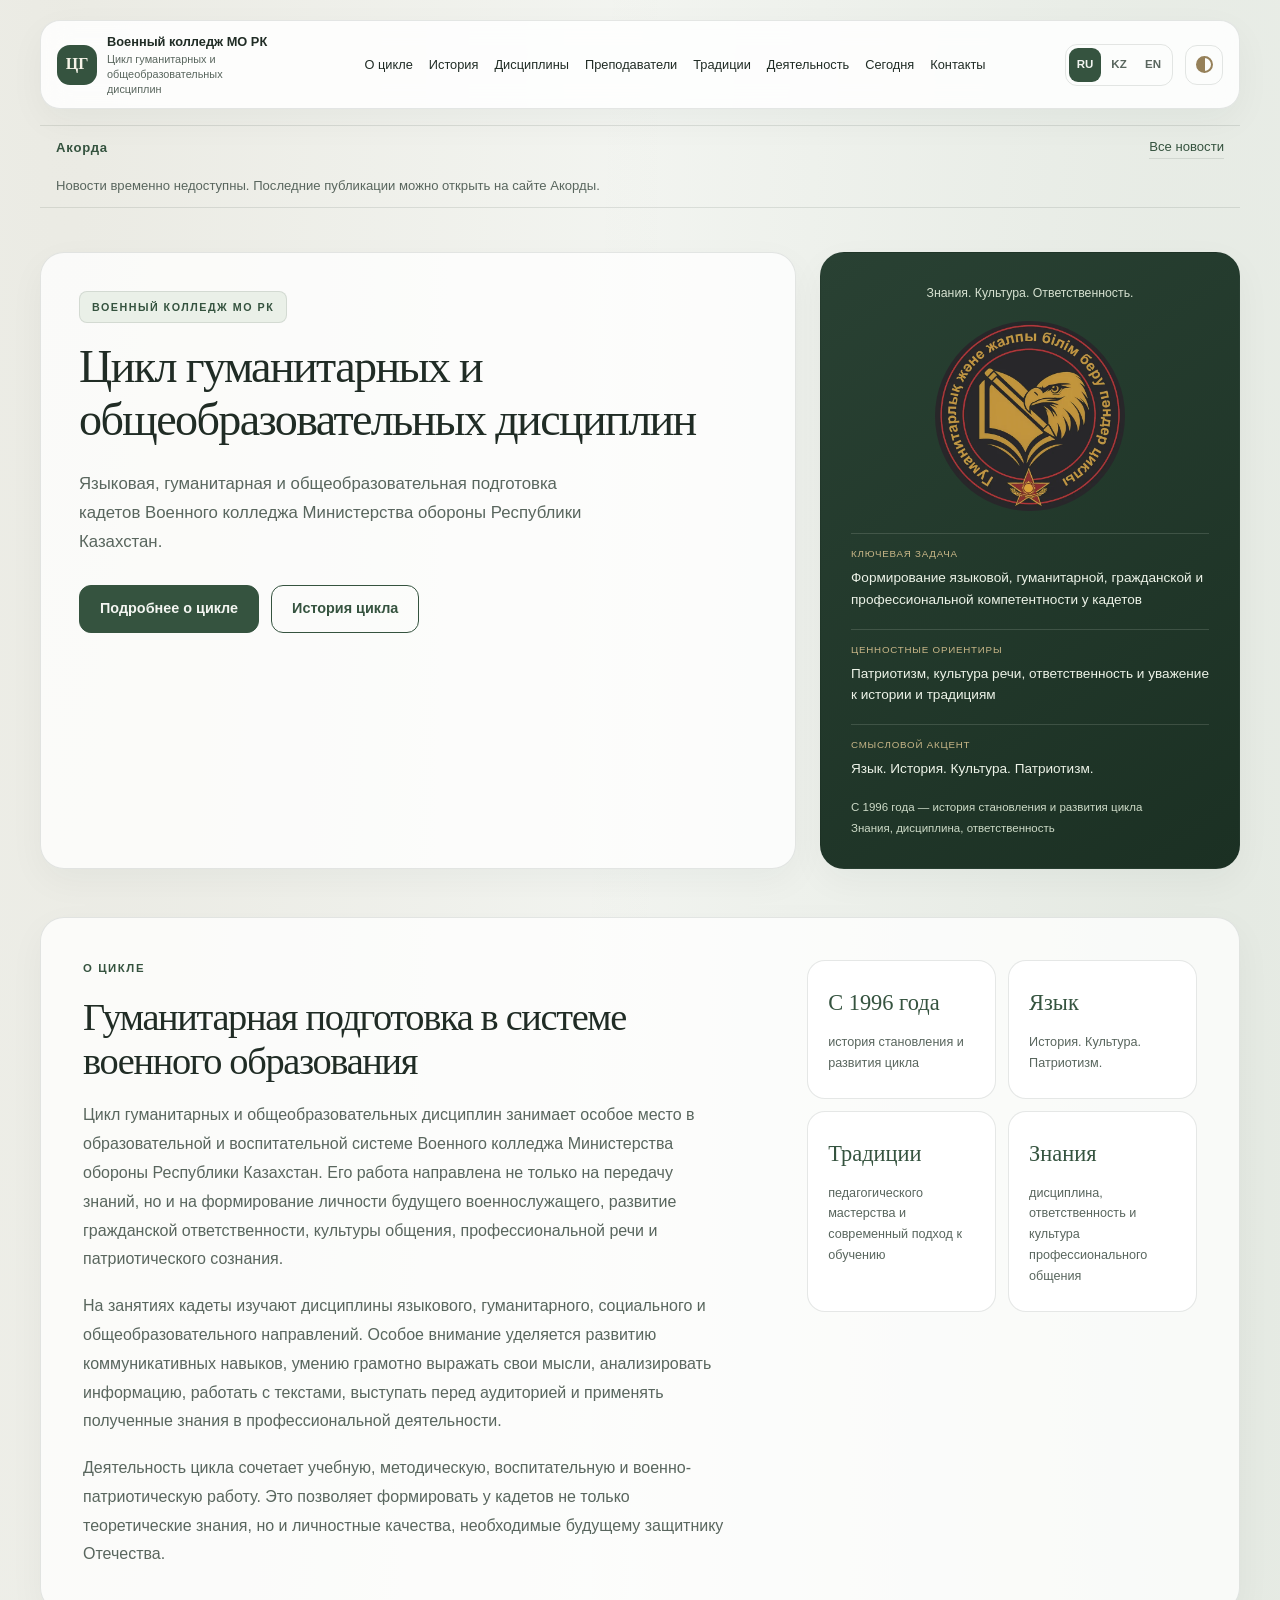
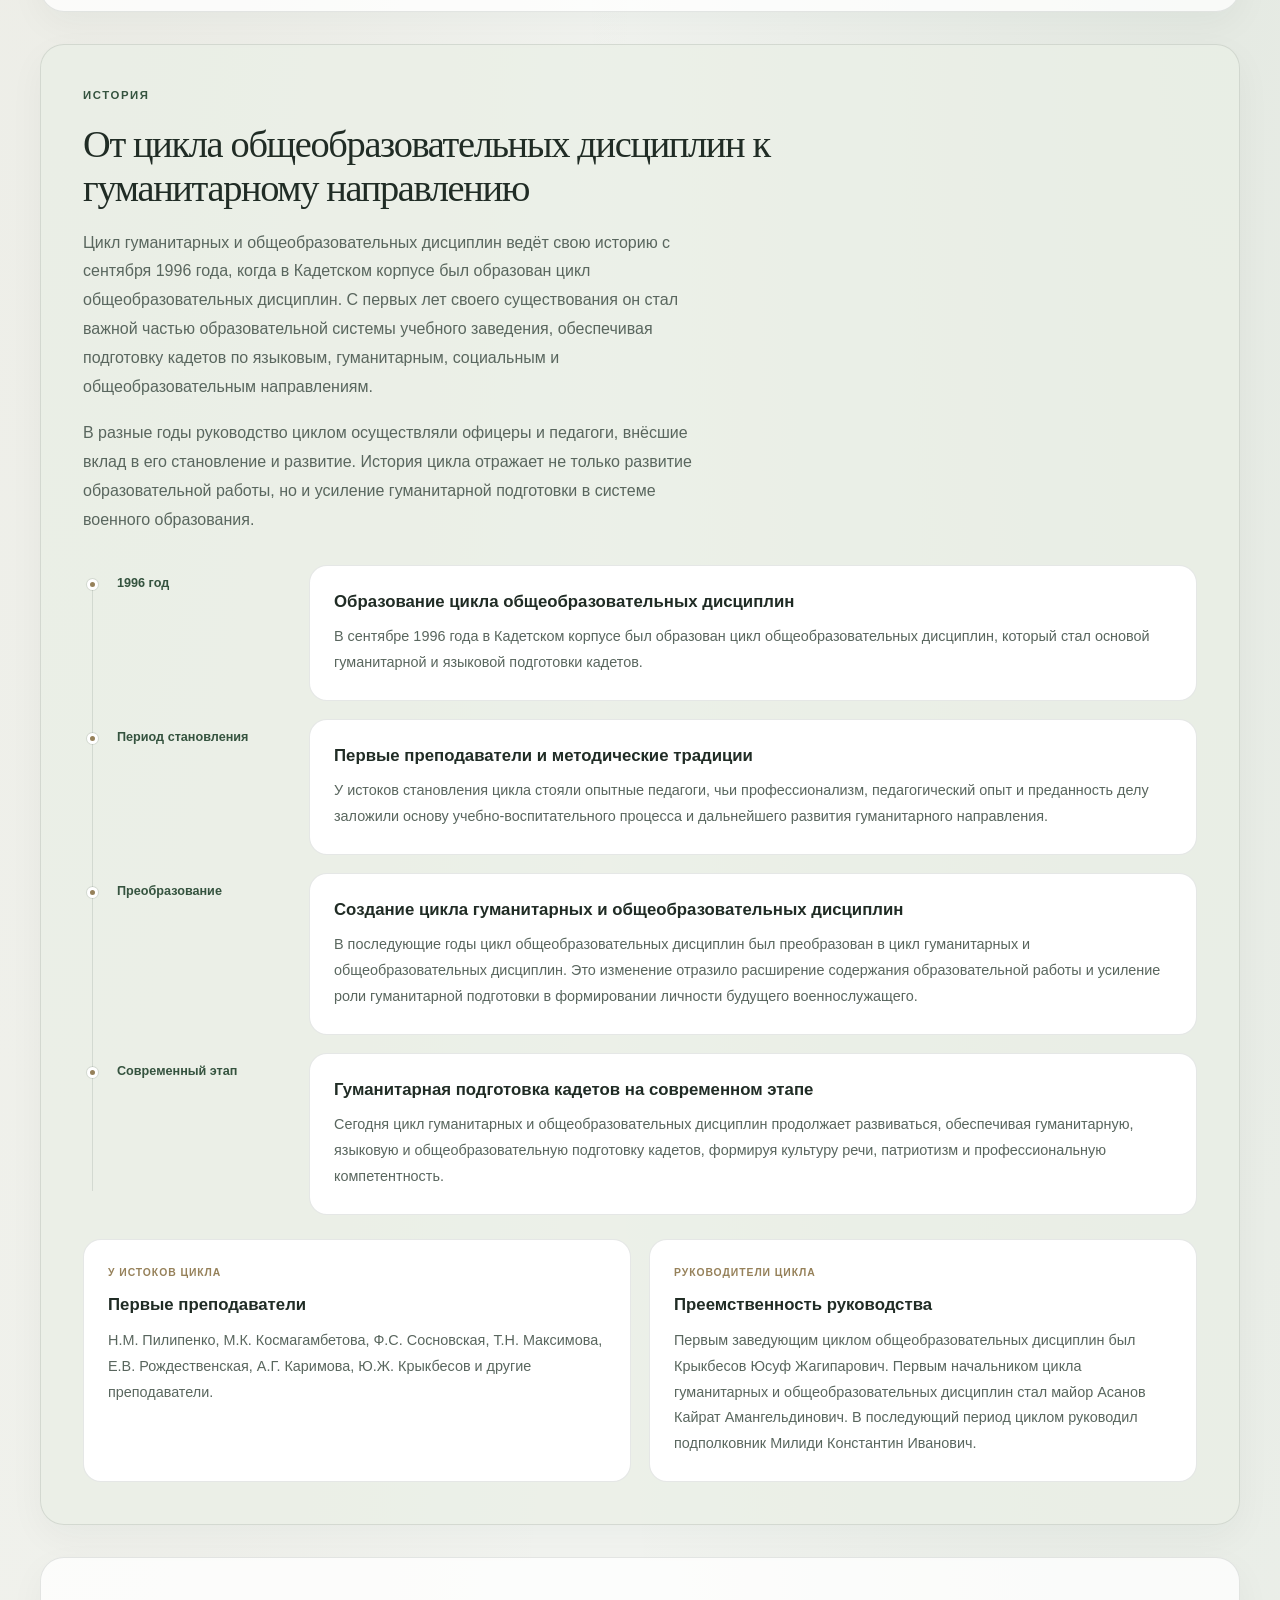
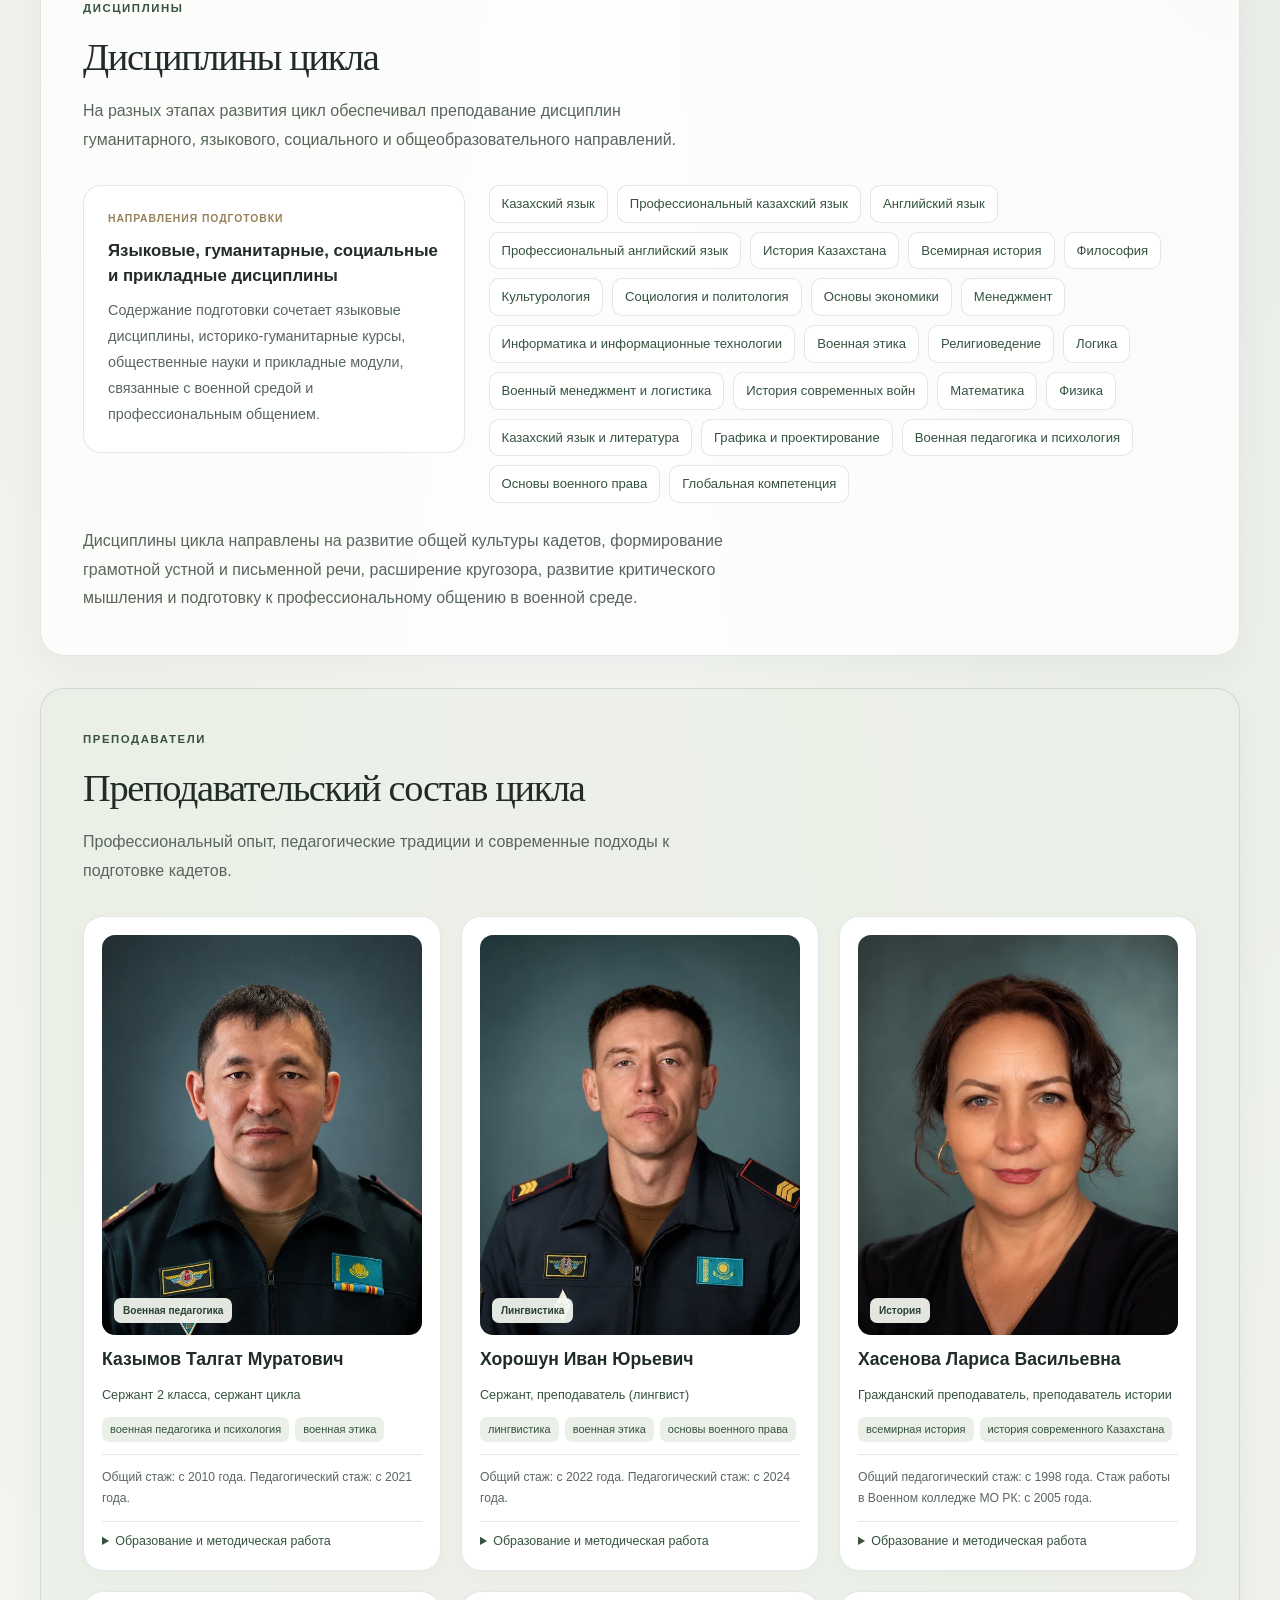
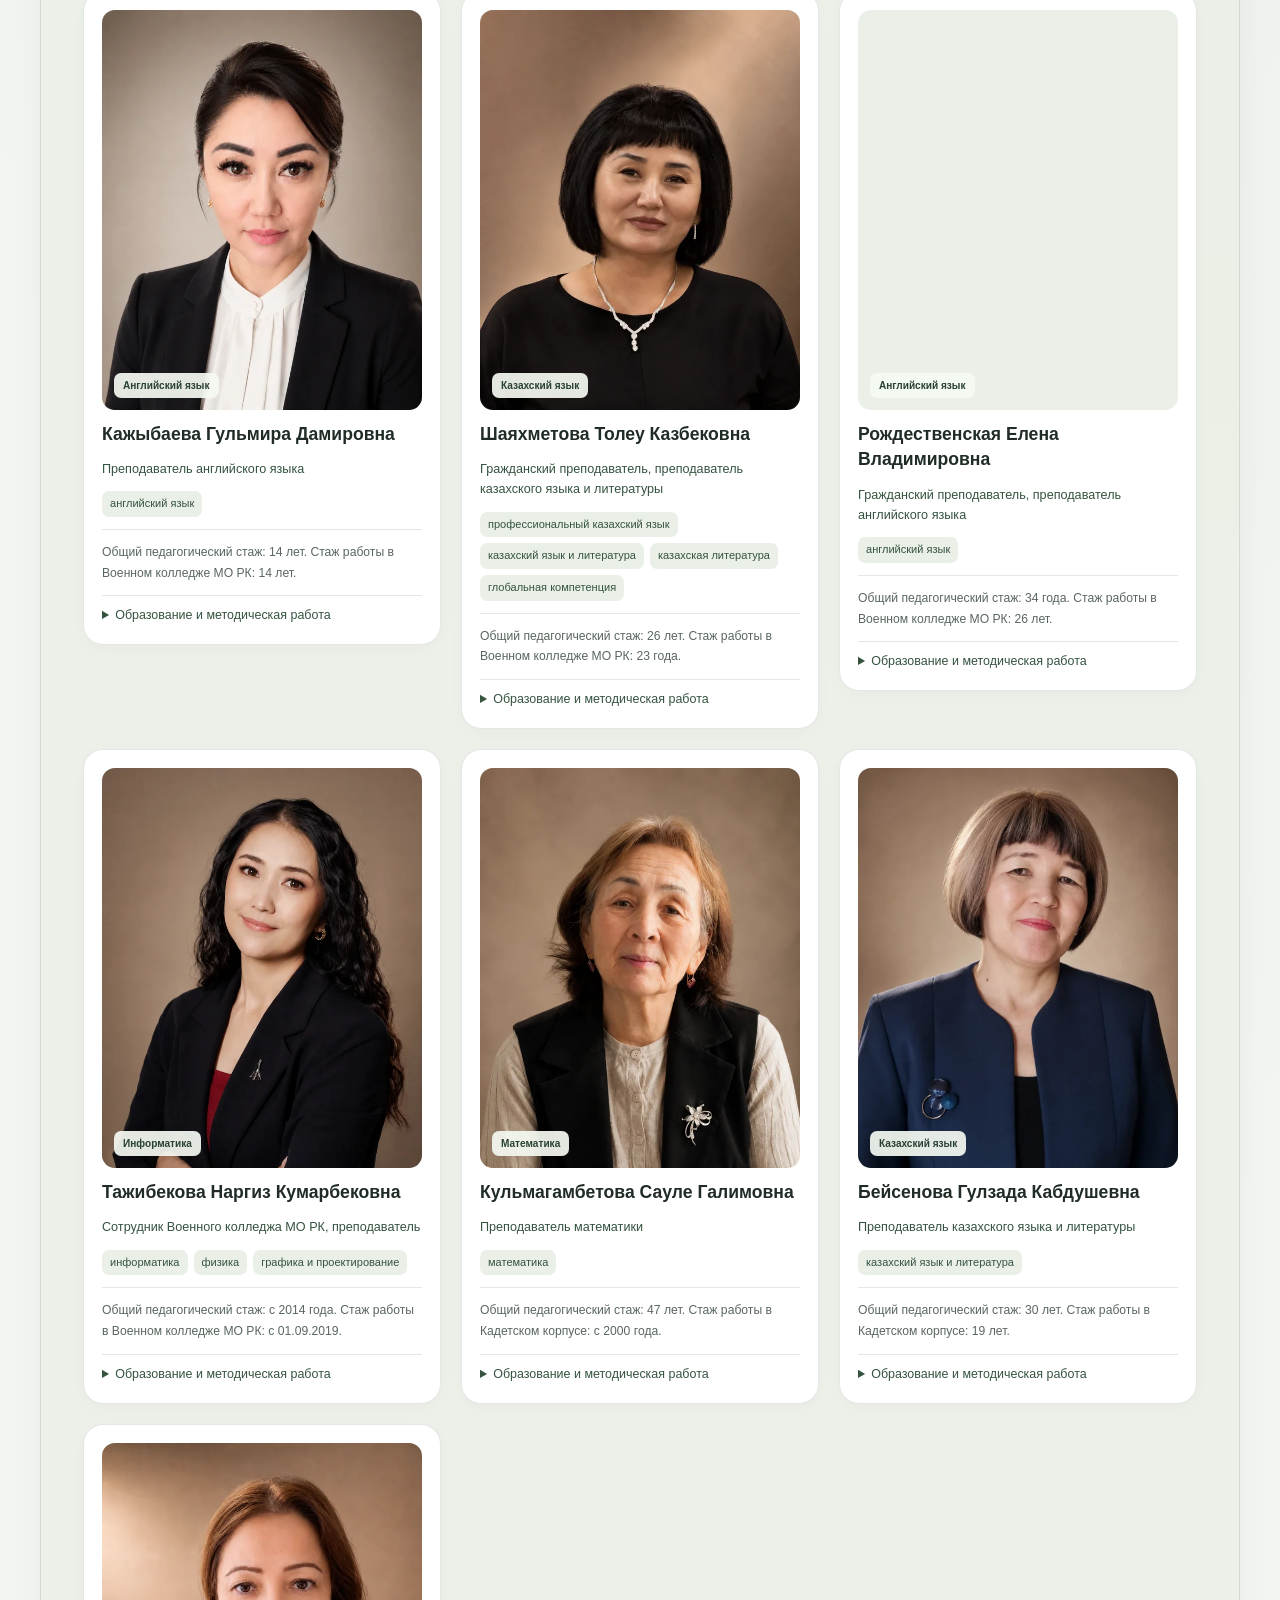
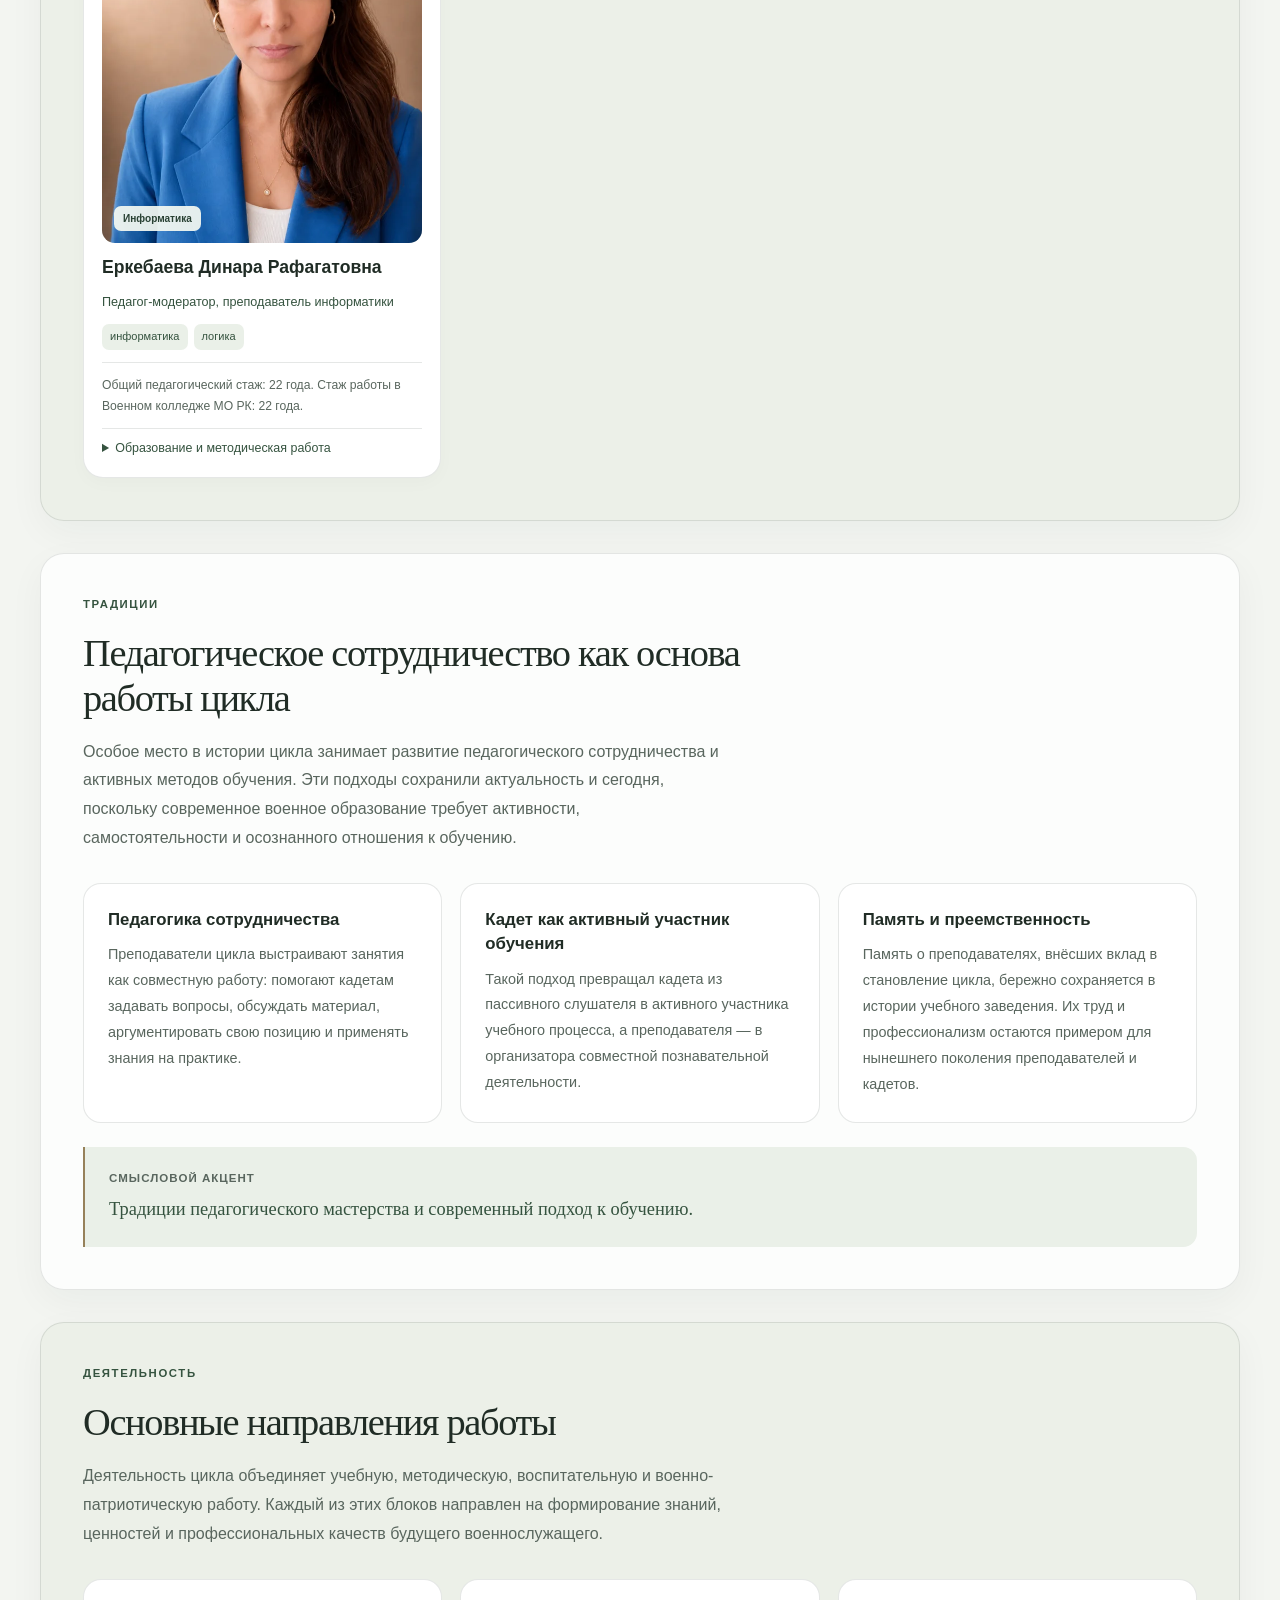
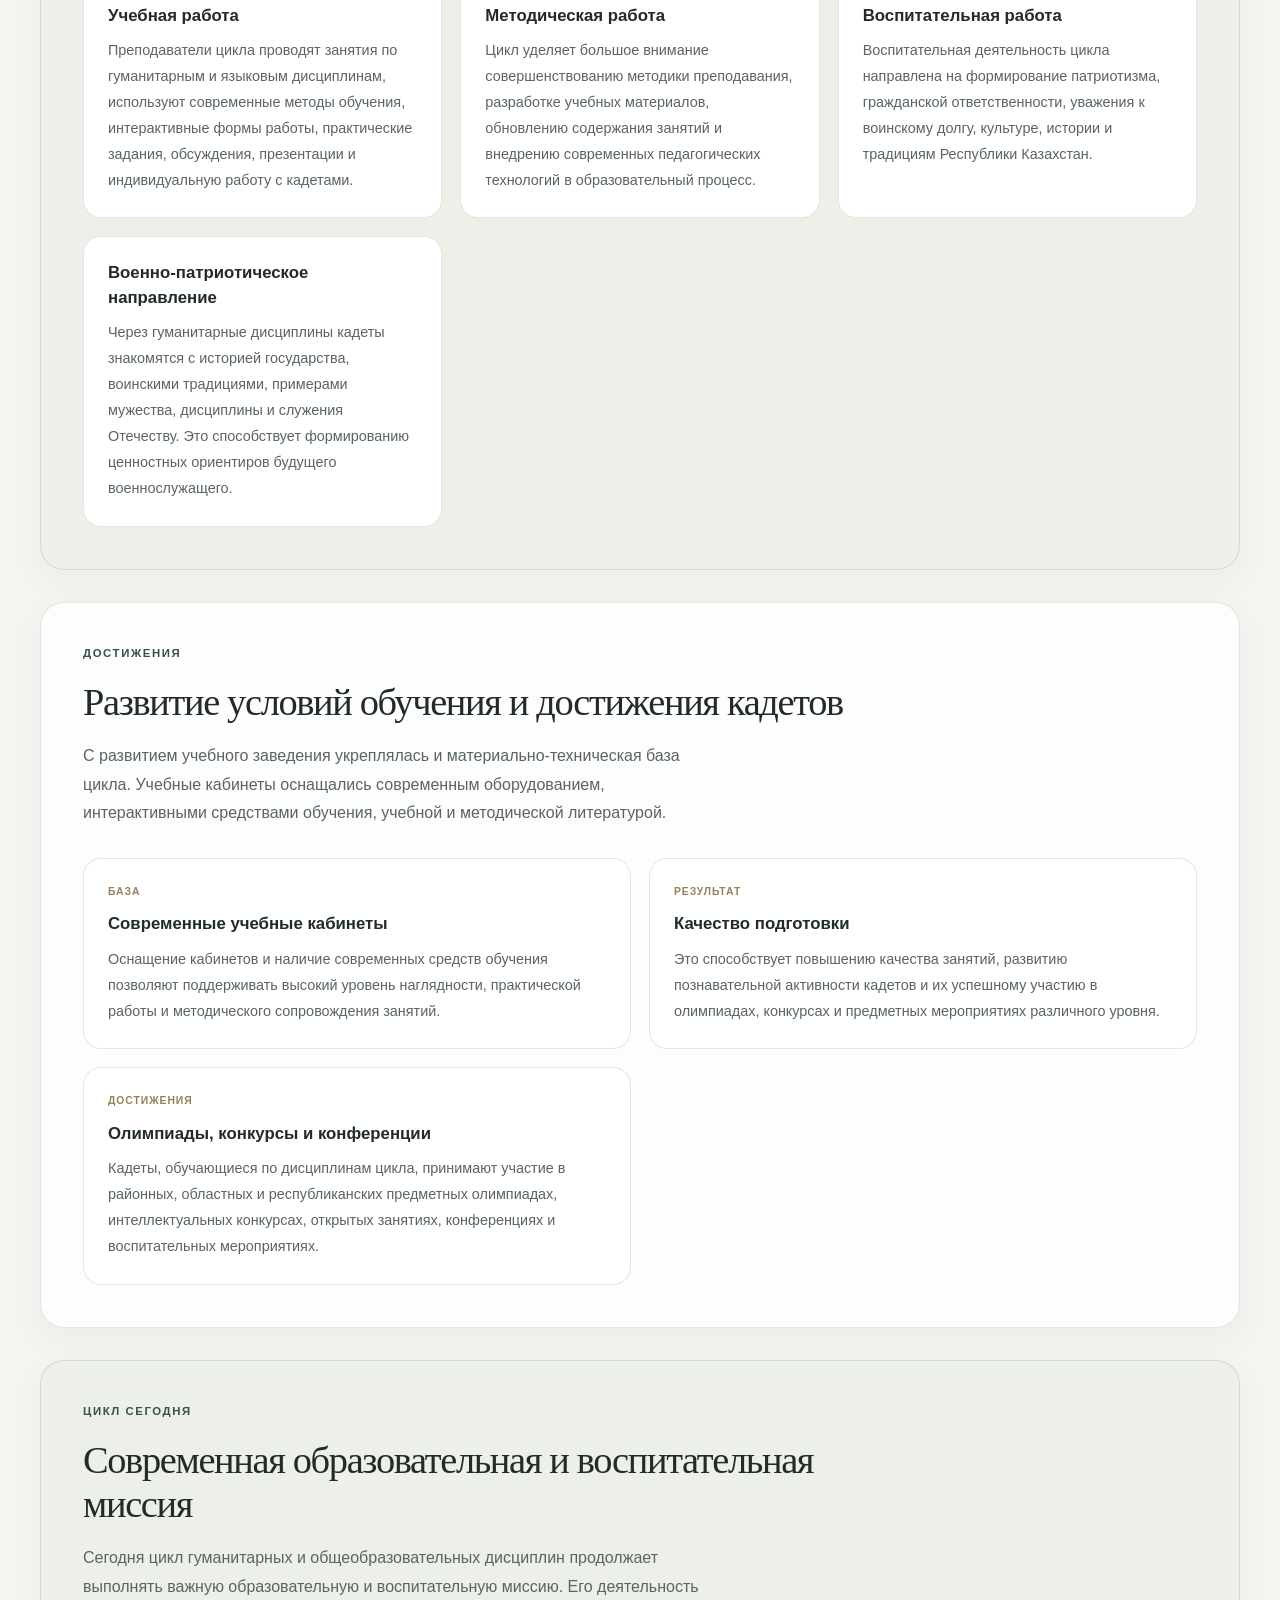
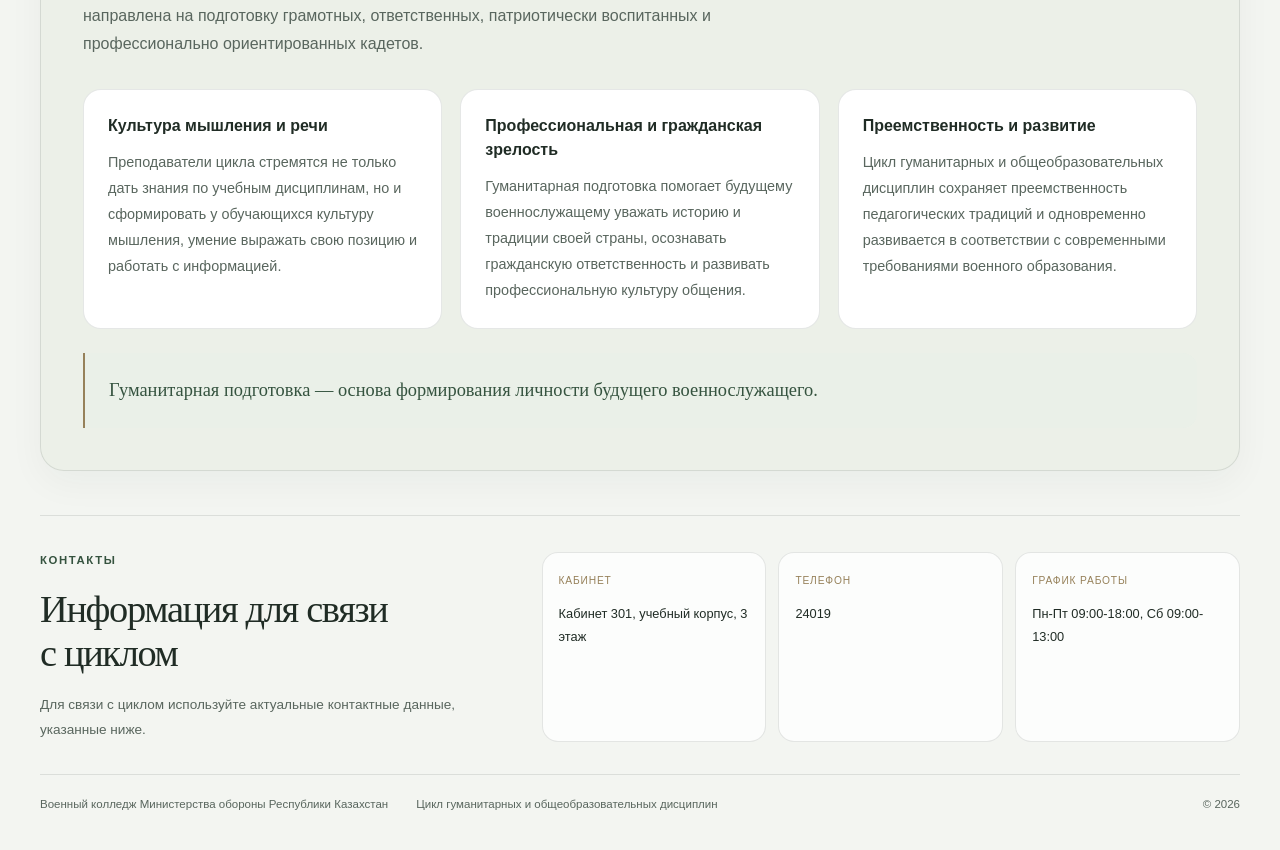
==== commit 011aeeb2: "обновление новостей херня мелкая" ====
--- a/index.html
+++ b/index.html
@@ -79,13 +79,14 @@
       >Меню</button>
     </header>
 
-    <aside class="news-strip" aria-label="GOV.KZ">
-      <span class="news-label" data-i18n="news.label">МО РК</span>
+    <aside class="news-strip" aria-label="Новости Президента Республики Казахстан" data-i18n-aria-label="news.aria">
+      <span class="news-label" data-i18n="news.label">Акорда</span>
       <div class="news-window"><div class="news-track">
-        <a class="news-message" href="https://www.gov.kz/memleket/entities/mod/press/news?lang=ru" target="_blank" rel="noopener noreferrer" data-news-source data-i18n="news.message">Официальные новости Министерства обороны Республики Казахстан — на портале GOV.KZ</a>
+        <span class="news-message" data-news-status data-i18n="news.message">Загрузка новостей Президента Республики Казахстан...</span>
       </div></div>
-      <button class="news-pause" type="button" aria-pressed="false" aria-label="Приостановить строку" data-i18n-aria-label="news.pause"><span aria-hidden="true">Ⅱ</span></button>
-      <a class="news-source" href="https://www.gov.kz/memleket/entities/mod/press/news?lang=ru" target="_blank" rel="noopener noreferrer" data-news-source data-i18n="news.source">Открыть источник</a>
+      <span class="news-feedback" role="status" aria-live="polite"></span>
+      <button class="news-pause" type="button" aria-pressed="false" aria-label="Приостановить строку" data-i18n-aria-label="news.pause" disabled><span aria-hidden="true">Ⅱ</span></button>
+      <a class="news-source" href="https://www.akorda.kz/ru/events" target="_blank" rel="noopener noreferrer" data-news-source data-i18n="news.source">Все новости</a>
     </aside>
 
     <main id="top">
--- a/styles.css
+++ b/styles.css
@@ -52,14 +52,30 @@
 .theme-toggle-text { position: absolute; width: 1px; height: 1px; overflow: hidden; clip-path: inset(50%); }
 .menu-toggle { display: none; min-height: 40px; padding: 0 12px; border: 1px solid var(--line); border-radius: 12px; background: transparent; color: var(--ink); font-size: .75rem; }
 
-.news-strip { display: flex; align-items: center; gap: 16px; min-width: 0; margin-top: 16px; padding: 10px 16px; border-block: 1px solid var(--line); font-size: .76rem; color: var(--muted); }
+.news-strip { display: flex; align-items: center; gap: 16px; min-width: 0; margin-top: 16px; padding: 10px 16px; border-block: 1px solid var(--line); font-size: .82rem; color: var(--muted); }
+.news-strip:not(.has-news) { flex-wrap: wrap; }
+.news-strip:not(.has-news) .news-window { order: 3; flex-basis: 100%; }
+.news-strip:not(.has-news) .news-source { display: inline; margin-left: auto; }
 .news-label { color: var(--accent); font-weight: 700; letter-spacing: .06em; white-space: nowrap; }
+.news-label[data-cache-label]::after { content: attr(data-cache-label); display: block; font-size: .8em; letter-spacing: 0; color: var(--muted); }
 .news-window { min-width: 0; flex: 1; overflow: hidden; }
-.news-track { display: flex; width: max-content; animation: news-scroll 32s linear infinite; }
-.news-message { white-space: nowrap; padding-right: 64px; }
-.news-strip:hover .news-track, .news-strip:focus-within .news-track, .news-strip.is-paused .news-track { animation-play-state: paused; }
+.news-track { display: flex; width: max-content; }
+.news-strip:not(.has-news) .news-track { width: auto; }
+.news-strip.has-news .news-track { animation: news-scroll var(--news-duration, 120s) linear infinite; }
+.news-message { white-space: normal; }
+.news-items { display: flex; align-items: center; gap: 48px; list-style: none; margin: 0; padding: 0 48px 0 0; }
+.news-items li { flex-shrink: 0; }
+.news-headline { display: flex; align-items: center; gap: 12px; white-space: nowrap; padding-block: 5px; }
+.news-headline time { color: var(--gold); font-size: .9em; }
+.news-headline:hover span { color: var(--accent); text-decoration: underline; text-underline-offset: 3px; }
+.news-strip:hover .news-track { animation-play-state: paused; }
+.news-strip.is-paused .news-track, .news-window:focus-within .news-track { animation: none; }
+.news-strip.is-paused .news-window, .news-window:focus-within { overflow-x: auto; }
+.news-strip.is-paused [data-news-copy], .news-window:focus-within [data-news-copy] { display: none; }
+.news-feedback { position: absolute; width: 1px; height: 1px; overflow: hidden; clip-path: inset(50%); }
 .news-source { flex-shrink: 0; color: var(--accent); border-bottom: 1px solid var(--line); }
 .news-pause { display: grid; place-items: center; width: 30px; height: 30px; border: 1px solid var(--line); border-radius: 8px; background: transparent; color: var(--accent); }
+.news-pause:disabled { display: none; }
 @keyframes news-scroll { from { transform: translateX(0); } to { transform: translateX(-50%); } }
 
 .hero { display: grid; grid-template-columns: minmax(0, 1.8fr) minmax(0, 1fr); gap: 24px; align-items: stretch; padding: 44px 0 32px; }
@@ -179,7 +195,7 @@
   .lang-button { min-height: 36px; min-width: 29px; font-size: .64rem; }
   .theme-toggle { width: 34px; height: 40px; }
   .menu-toggle { padding: 0 9px; font-size: .7rem; }
-  .news-strip { padding: 8px 4px; gap: 10px; font-size: .68rem; }
+  .news-strip { padding: 8px 4px; gap: 10px; font-size: .75rem; }
   .news-source { display: none; }
   .hero { grid-template-columns: 1fr; gap: 18px; padding: 24px 0 16px; }
   .hero-copy { padding: 24px; }
@@ -228,7 +244,7 @@
   html { scroll-behavior: auto; }
   *, *::before, *::after { animation: none !important; transition: none !important; }
   .reveal.is-pending { opacity: 1; transform: none; }
-  .news-track { width: auto; }
-  .news-message { white-space: normal; padding-right: 0; }
-  .news-message[aria-hidden] { display: none; }
-}
+  .news-window { overflow-x: auto; }
+  .news-message { white-space: normal; }
+  [data-news-copy] { display: none; }
+}
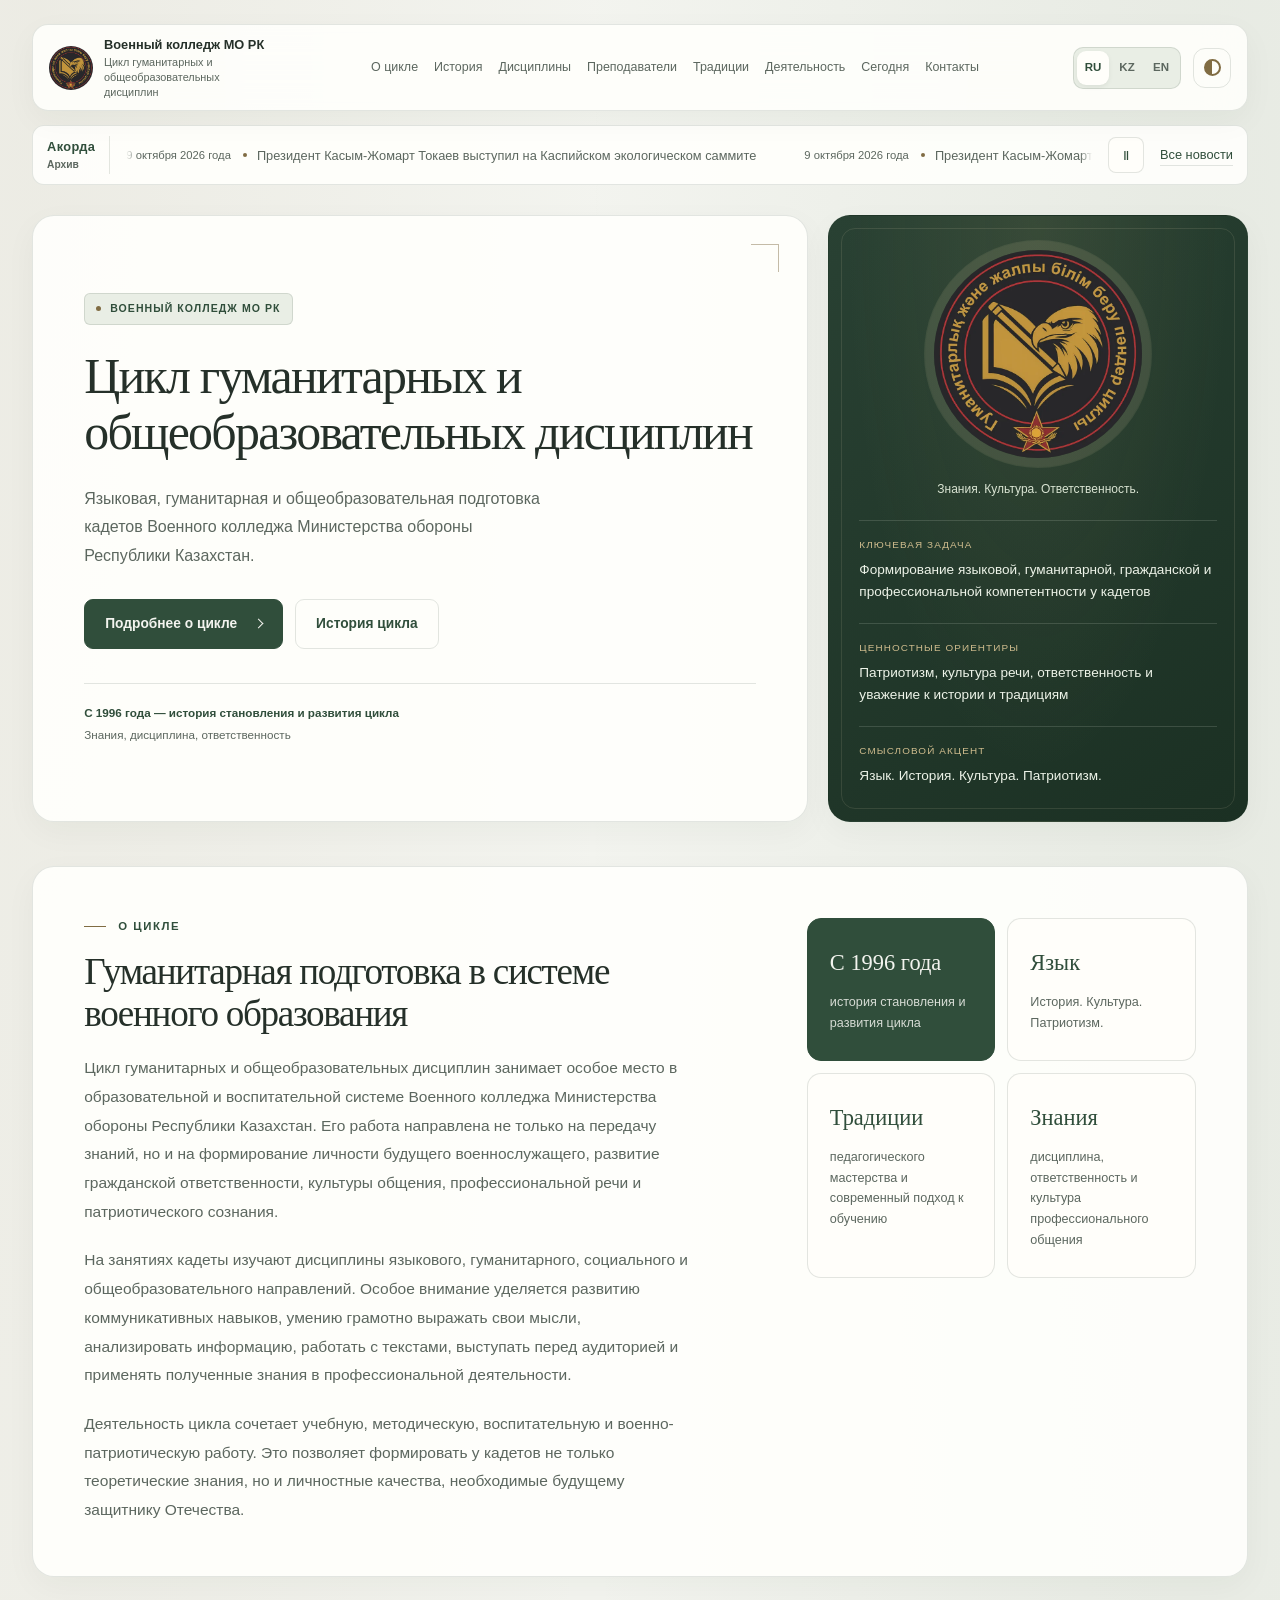
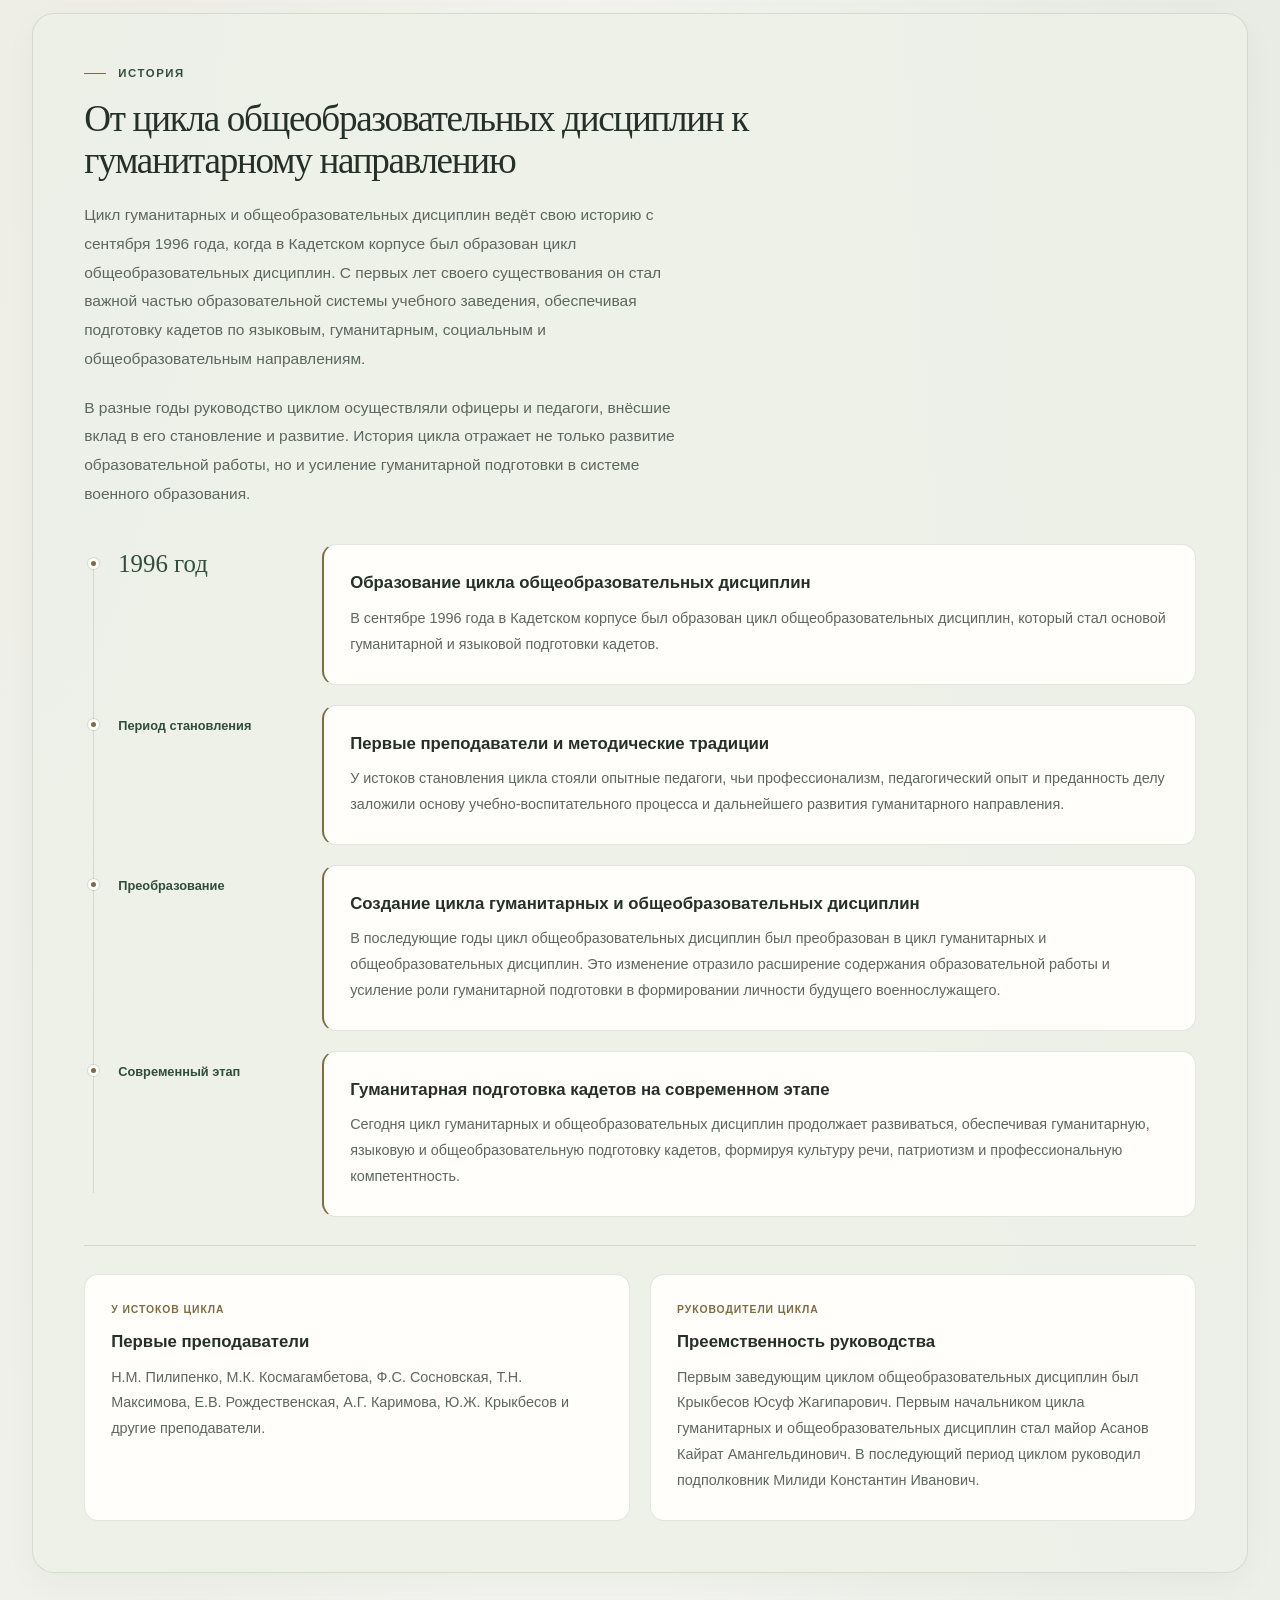
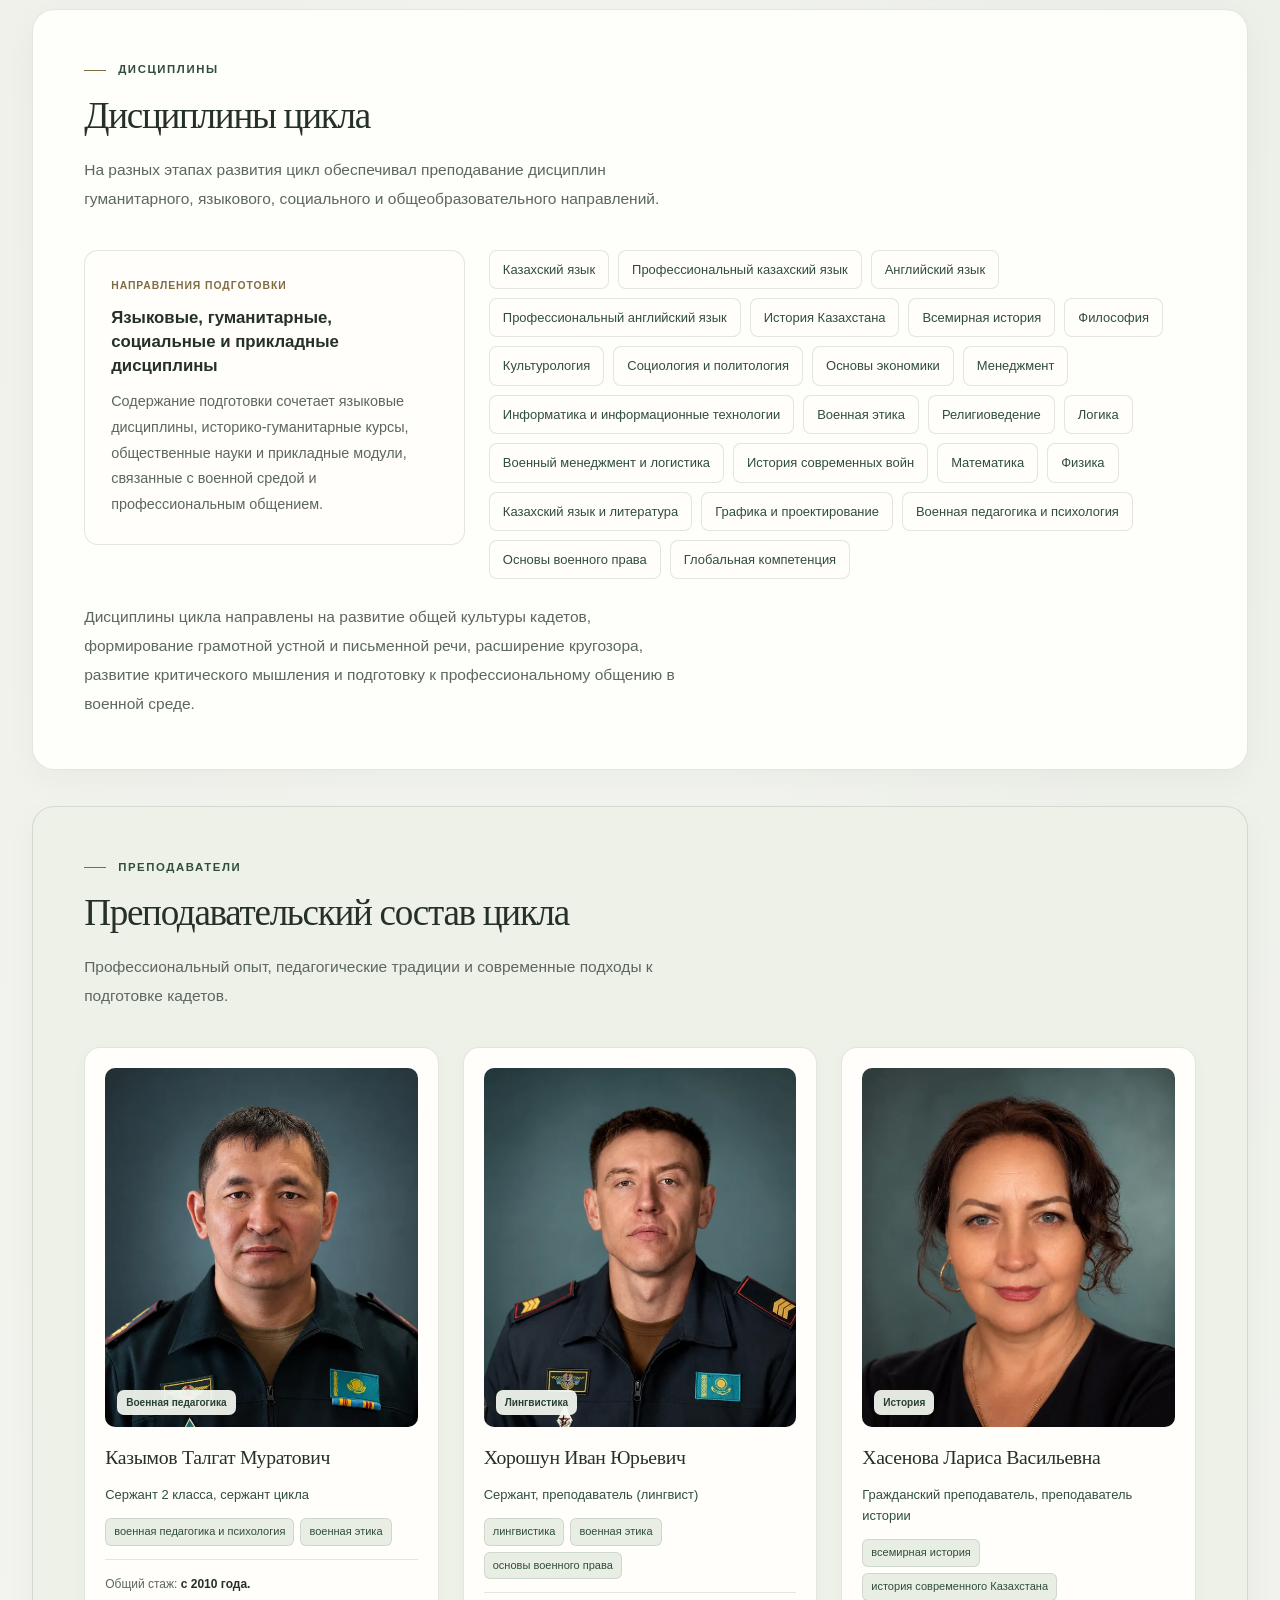
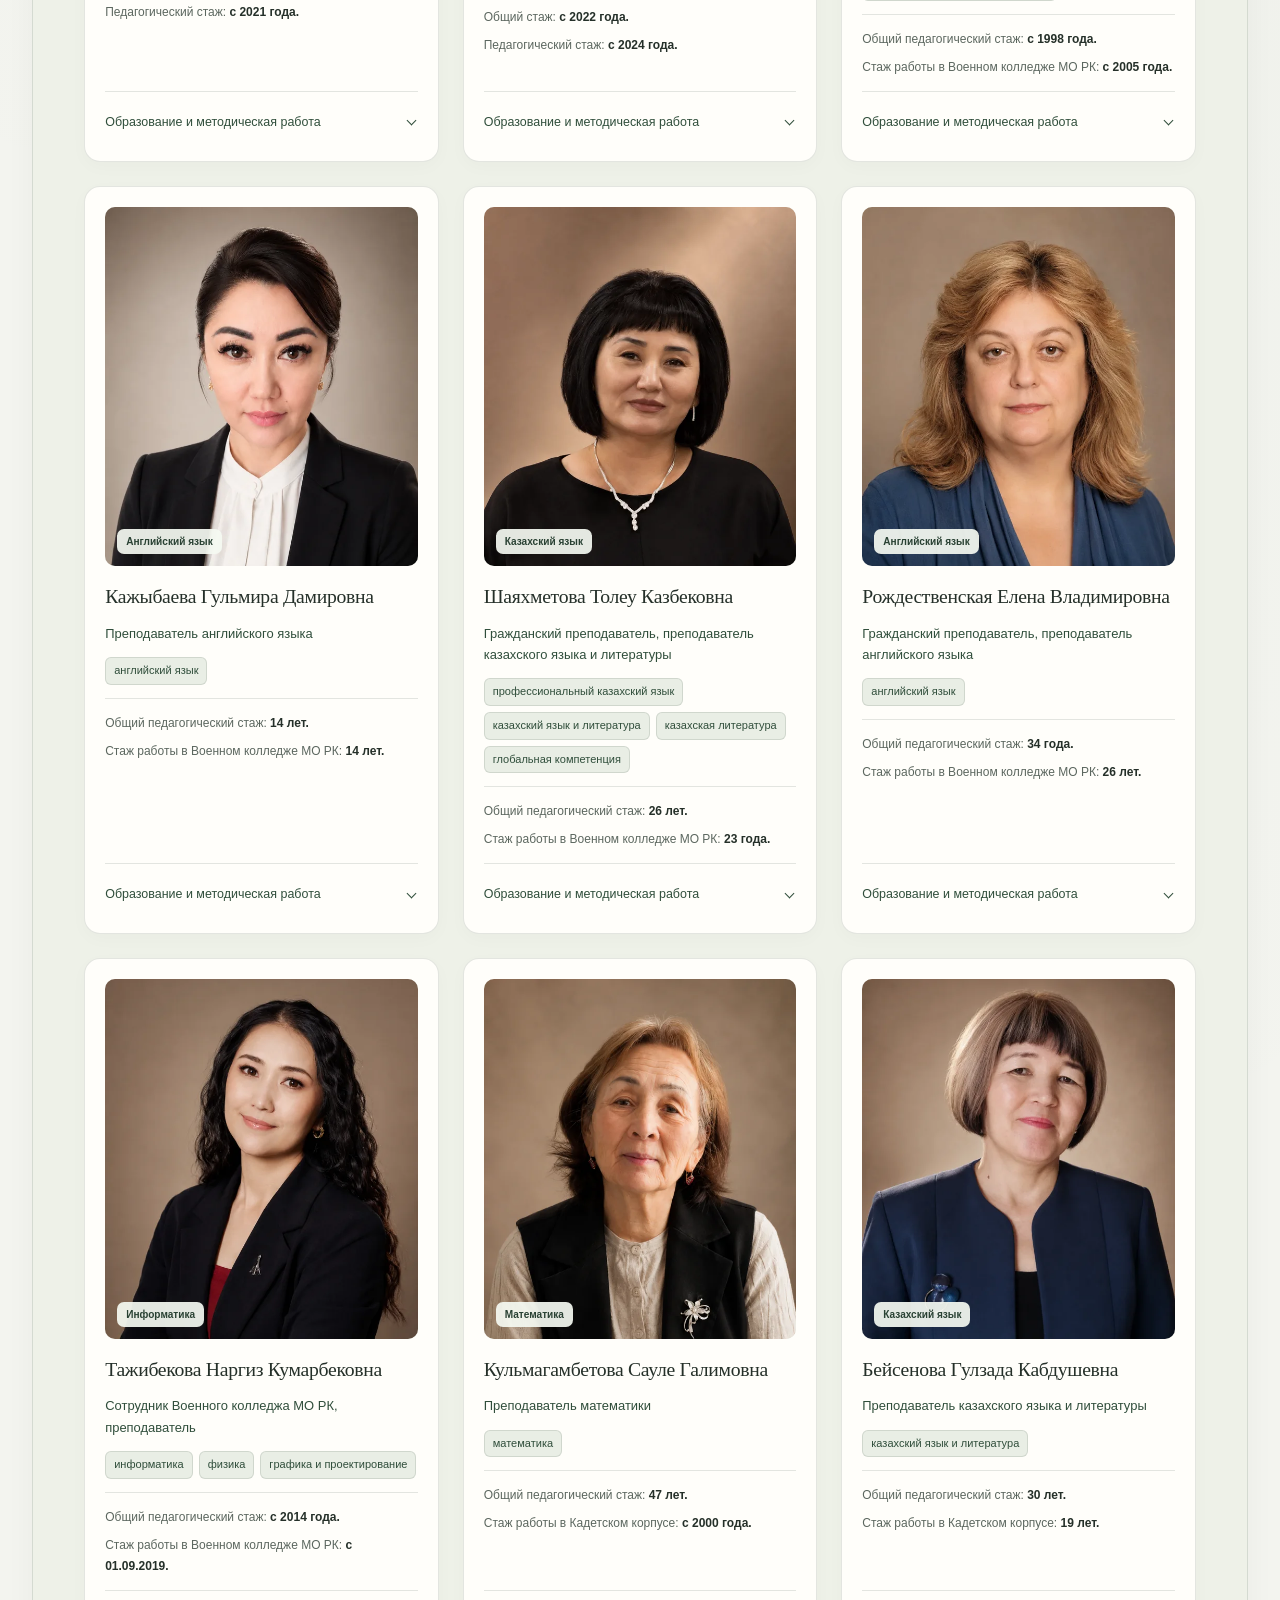
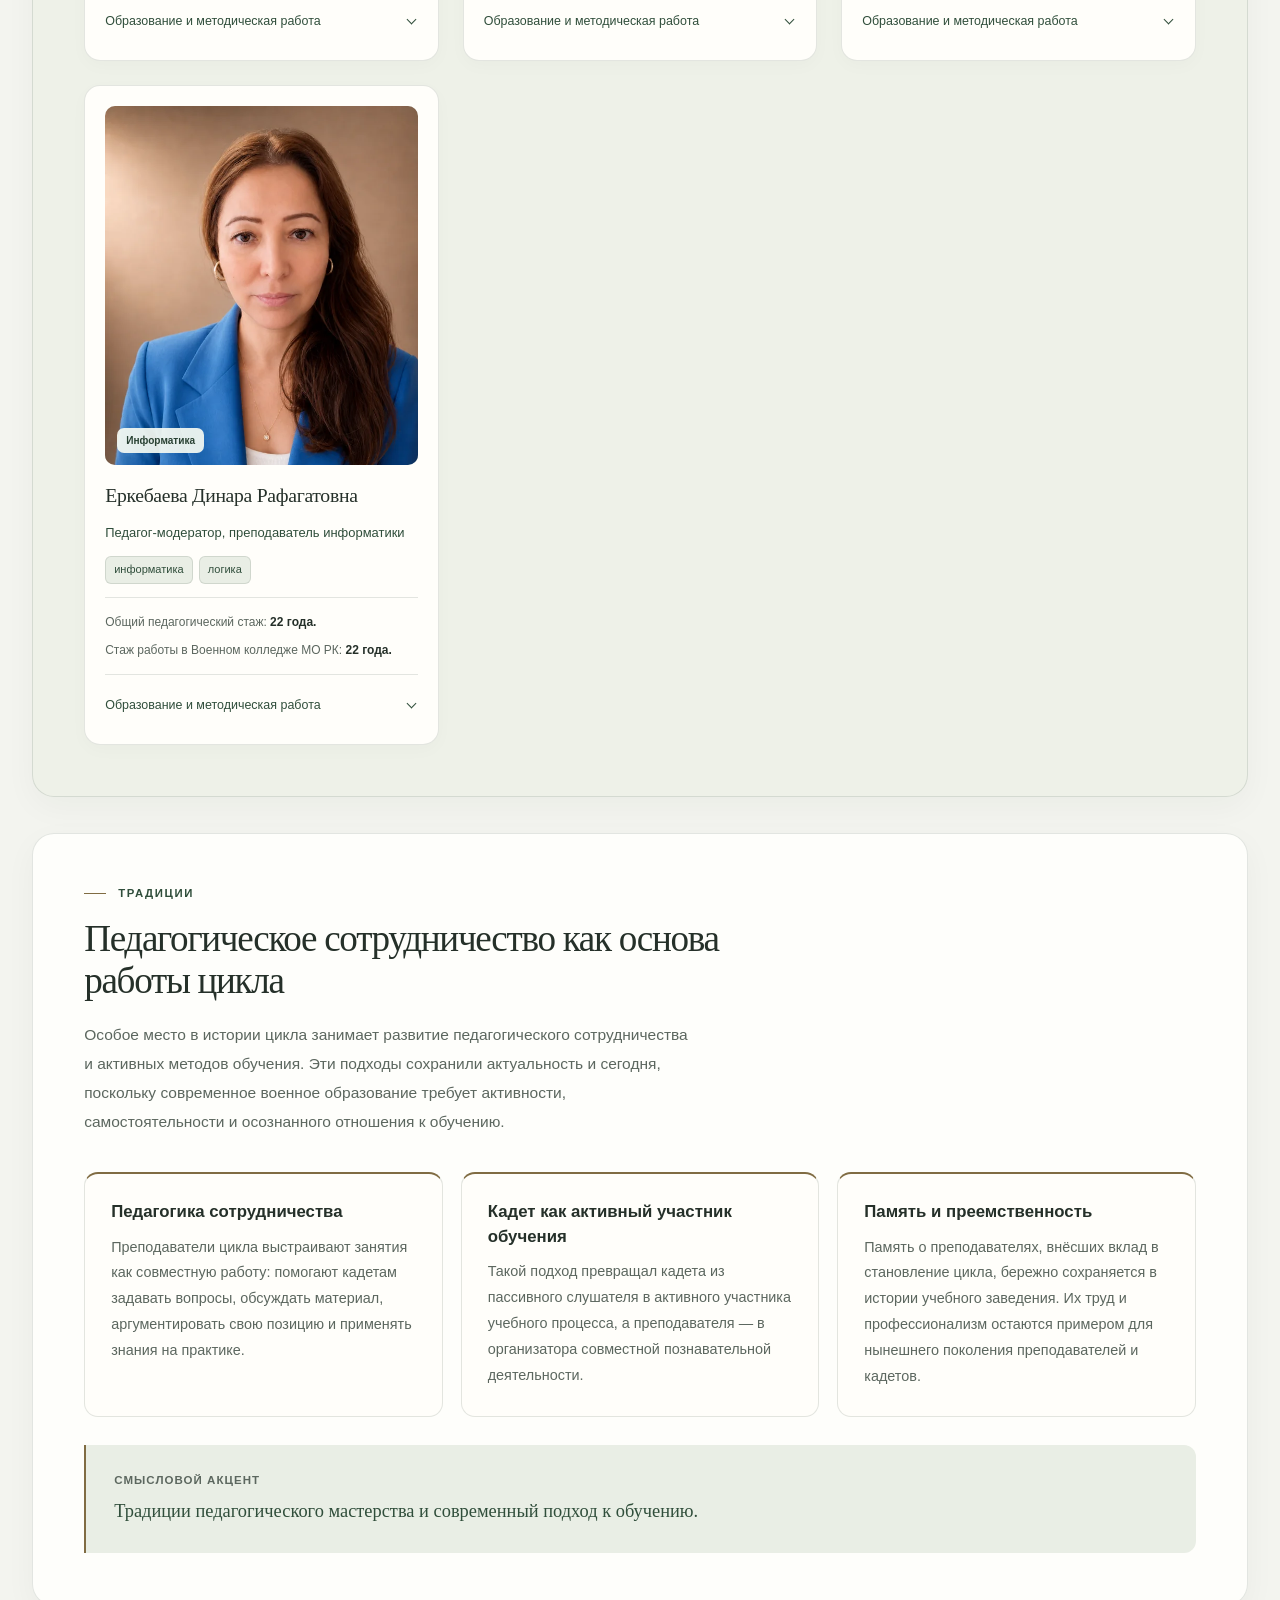
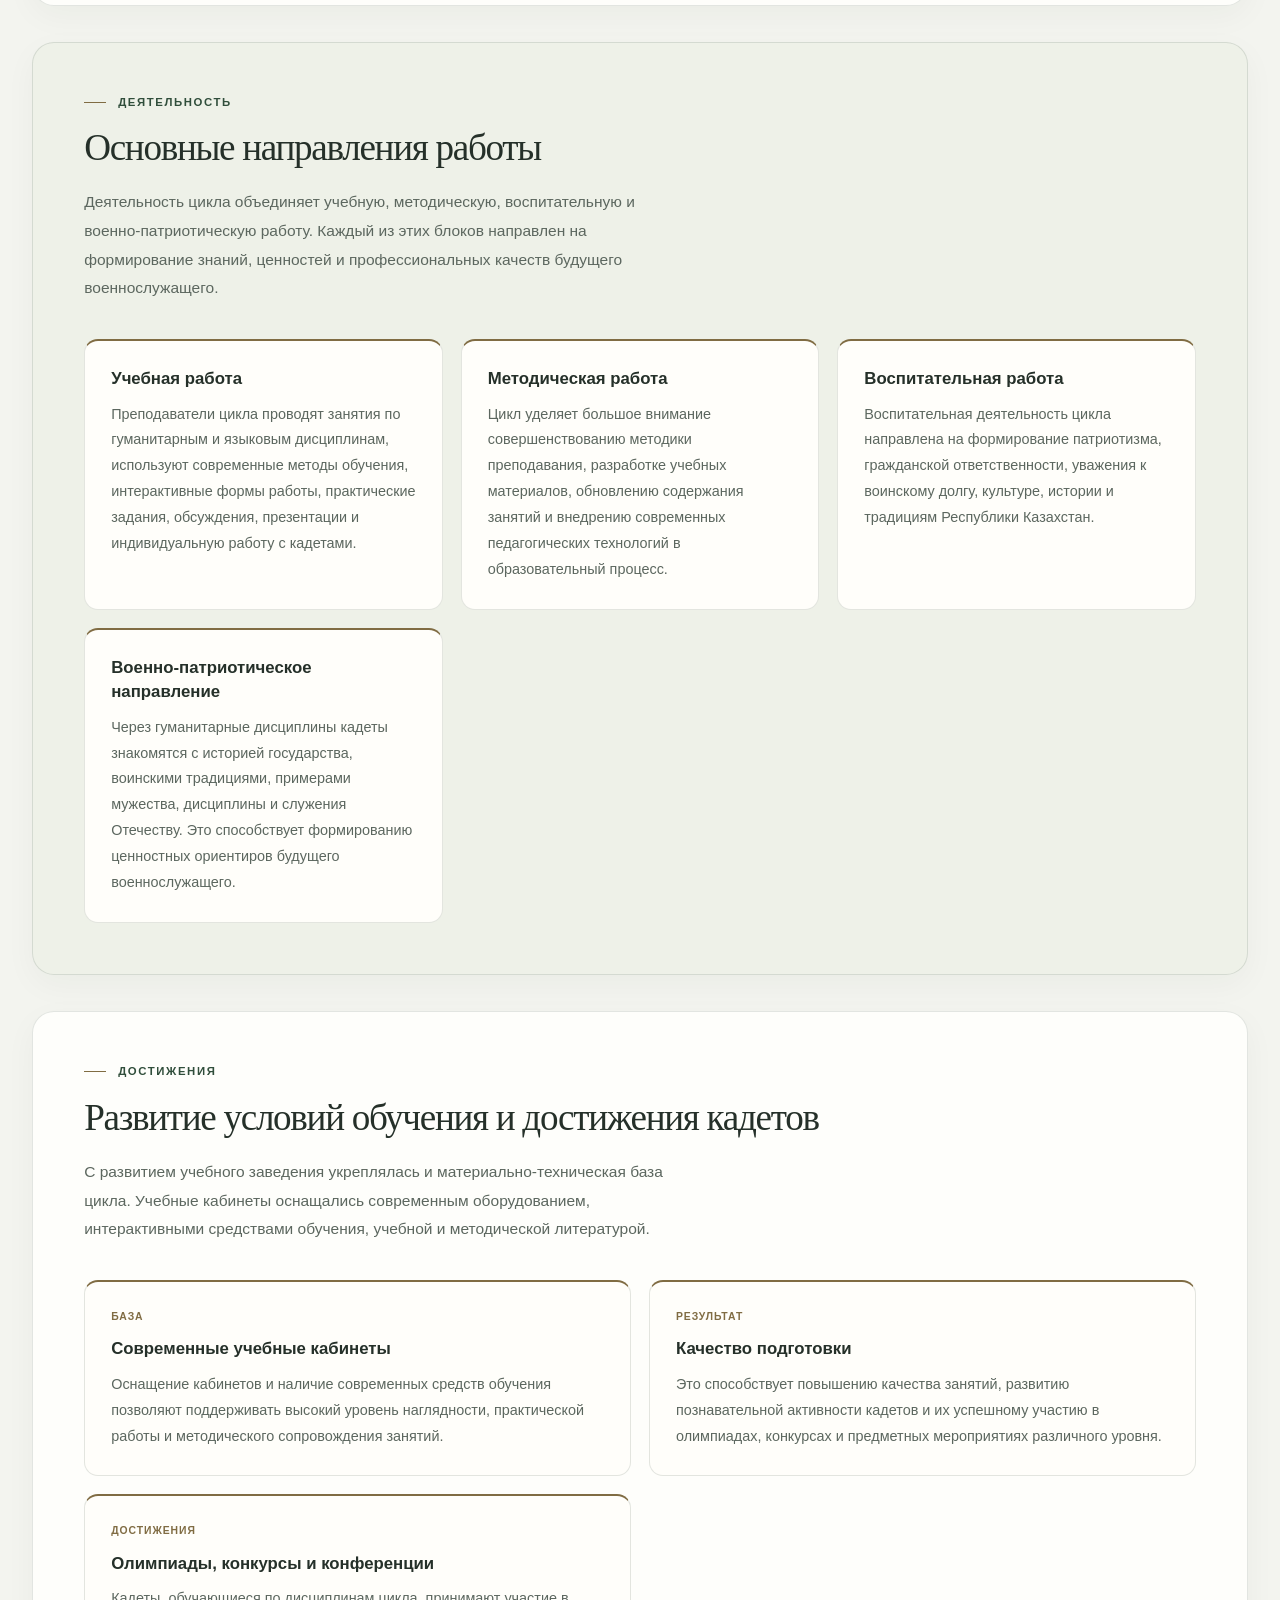
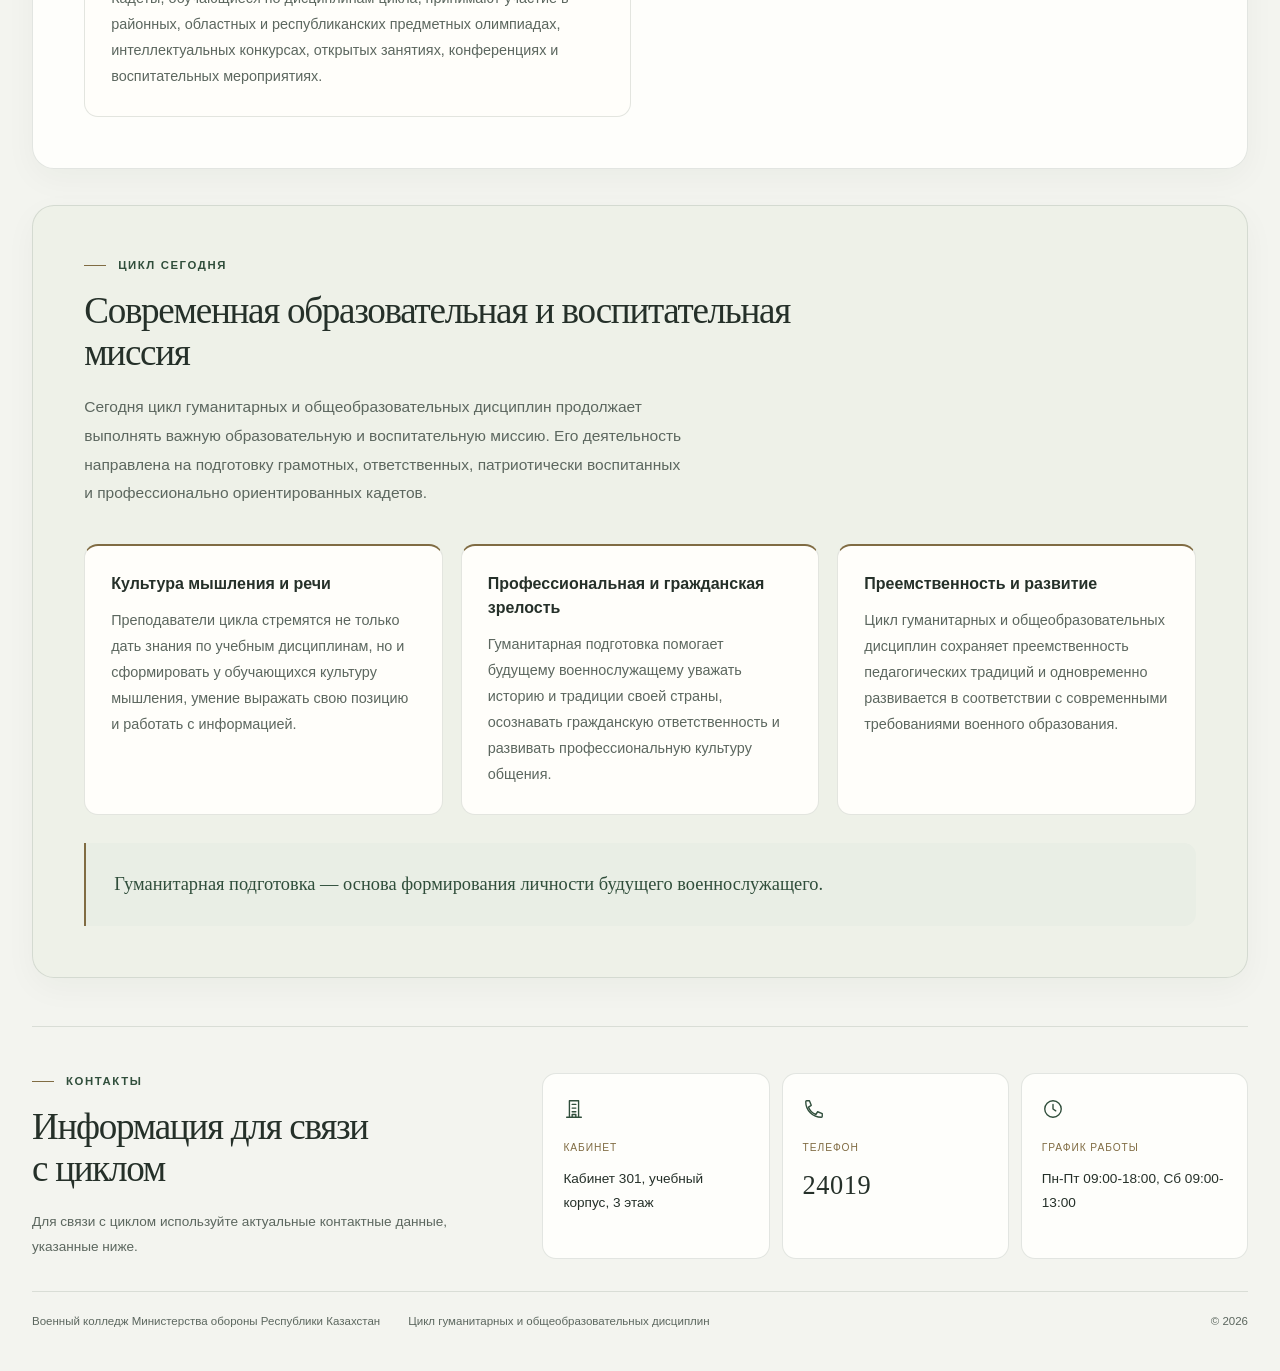
==== commit 6bcc0cf3: "дизайн исправление дизайна" ====
--- a/index.html
+++ b/index.html
@@ -33,7 +33,7 @@
   <div class="page-shell">
     <header class="site-header">
       <a class="brand" href="#top" aria-label="На главную" data-i18n-aria-label="brand.homeAria">
-        <span class="brand-mark">ЦГ</span>
+        <span class="brand-mark" aria-hidden="true"><img src="assets/emblem-circle.webp" alt="" width="44" height="44"></span>
         <span class="brand-copy">
           <strong data-i18n="brand.college">Военный колледж МО РК</strong>
           <span data-i18n="brand.cycle">Цикл гуманитарных и общеобразовательных дисциплин</span>
@@ -100,7 +100,10 @@
             <a class="button button-primary" href="#about" data-i18n="hero.primary">Подробнее о цикле</a>
             <a class="button button-secondary" href="#history" data-i18n="hero.secondary">История цикла</a>
           </div>
-
+          <div class="hero-panel-footer">
+            <span data-i18n="hero.footerHead">С 1996 года — история становления и развития цикла</span>
+            <span data-i18n="hero.footerRoom">Знания, дисциплина, ответственность</span>
+          </div>
         </div>
 
         <aside class="hero-panel">
@@ -126,10 +129,6 @@
           <div class="hero-panel-block">
             <span class="label" data-i18n="hero.audienceLabel">Смысловой акцент</span>
             <strong data-i18n="hero.audienceText">Язык. История. Культура. Патриотизм.</strong>
-          </div>
-          <div class="hero-panel-footer">
-            <span data-i18n="hero.footerHead">С 1996 года — история становления и развития цикла</span>
-            <span data-i18n="hero.footerRoom">Знания, дисциплина, ответственность</span>
           </div>
         </aside>
       </section>
@@ -565,14 +564,17 @@
 
         <div class="contact-card">
           <article class="contact-item">
+            <svg class="contact-icon" viewBox="0 0 24 24" fill="none" stroke="currentColor" stroke-width="1.5" stroke-linecap="round" stroke-linejoin="round" aria-hidden="true"><path d="M4 21h16M7 21V3h10v18M10 7h4M10 11h4M10 15h4M10 21v-3h4v3"/></svg>
             <span class="contact-label" data-i18n="contacts.roomLabel">Кабинет</span>
             <strong data-i18n="contacts.roomValue">Кабинет 301, учебный корпус, 3 этаж</strong>
           </article>
           <article class="contact-item">
+            <svg class="contact-icon" viewBox="0 0 24 24" fill="none" stroke="currentColor" stroke-width="1.5" stroke-linecap="round" stroke-linejoin="round" aria-hidden="true"><path d="M7 3H4a1 1 0 0 0-1 1c0 9.4 7.6 17 17 17a1 1 0 0 0 1-1v-3l-5-2-2 3a15 15 0 0 1-8-8l3-2-2-5Z"/></svg>
             <span class="contact-label" data-i18n="contacts.phoneLabel">Телефон</span>
             <strong data-i18n="contacts.phoneValue">24019</strong>
           </article>
           <article class="contact-item">
+            <svg class="contact-icon" viewBox="0 0 24 24" fill="none" stroke="currentColor" stroke-width="1.5" stroke-linecap="round" stroke-linejoin="round" aria-hidden="true"><circle cx="12" cy="12" r="9"/><path d="M12 7v5l3 2"/></svg>
             <span class="contact-label" data-i18n="contacts.scheduleLabel">График работы</span>
             <strong data-i18n="contacts.scheduleValue">Пн-Пт 09:00-18:00, Сб 09:00-13:00</strong>
           </article>
--- a/styles.css
+++ b/styles.css
@@ -1,64 +1,70 @@
 :root {
   color-scheme: light;
-  --bg: #f3f5f1; --ink: #202c25; --muted: #59665e;
-  --accent: #35533f; --accent-soft: #eaf0e8; --gold: #96815a;
-  --line: rgba(40, 63, 48, .12); --glass: rgba(255, 255, 255, .86);
-  --card: #fff; --section: rgba(255, 255, 255, .76);
-  --section-alt: rgba(233, 239, 230, .78);
-  --shadow: 0 12px 36px rgba(34, 55, 40, .045); --radius: 24px;
+  --bg: #f3f4ef; --ink: #253029; --muted: #5c675f;
+  --accent: #304e3b; --accent-soft: #e9eee5; --gold: #806c43;
+  --line: rgba(45, 66, 49, .13); --glass: rgba(255, 255, 252, .88);
+  --card: #fffefa; --section: rgba(255, 255, 252, .9);
+  --section-alt: rgba(237, 241, 232, .88);
+  --shadow: 0 10px 32px rgba(32, 49, 35, .04); --radius: 22px;
+  --shadow-hover: 0 18px 38px rgba(32, 49, 35, .09);
+  --font-display: Georgia, "Times New Roman", serif;
 }
 body[data-theme="dark"] {
   color-scheme: dark;
-  --bg: #111a15; --ink: #eaf0e9; --muted: #bac7ba;
-  --accent: #bdd3b5; --accent-soft: #2a3b2d; --gold: #c5af81;
-  --line: rgba(222, 237, 217, .13); --glass: rgba(21, 33, 25, .94);
-  --card: #1c2a21; --section: rgba(26, 40, 31, .86);
-  --section-alt: rgba(32, 47, 35, .86); --shadow: 0 12px 36px rgba(0, 0, 0, .12);
+  --bg: #121915; --ink: #edf0e8; --muted: #b4c0b4;
+  --accent: #c0d1b5; --accent-soft: #28372b; --gold: #c6b080;
+  --line: rgba(222, 235, 214, .14); --glass: rgba(24, 34, 27, .92);
+  --card: #1c2820; --section: rgba(27, 38, 30, .94);
+  --section-alt: rgba(32, 44, 34, .93); --shadow: 0 10px 32px rgba(0, 0, 0, .12);
+  --shadow-hover: 0 18px 38px rgba(0, 0, 0, .22);
 }
 *, *::before, *::after { box-sizing: border-box; }
 html { scroll-behavior: smooth; scroll-padding-top: 110px; }
 body {
   margin: 0; color: var(--ink);
-  background: radial-gradient(ellipse at 5% 0, rgba(150, 129, 90, .09), transparent 38rem), radial-gradient(ellipse at 95% 12%, rgba(76, 112, 72, .09), transparent 40rem), var(--bg);
+  background: radial-gradient(ellipse at 3% 0, rgba(150, 129, 90, .075), transparent 36rem), radial-gradient(ellipse at 95% 5%, rgba(76, 112, 72, .075), transparent 40rem), var(--bg);
   font-family: "Aptos", "Segoe UI", sans-serif; line-height: 1.65;
 }
 a { color: inherit; text-decoration: none; }
 button { font: inherit; cursor: pointer; }
 button, a, summary { -webkit-tap-highlight-color: transparent; }
-:focus-visible { outline: 2px solid var(--gold); outline-offset: 5px; }
+:focus-visible { outline: 2px solid var(--gold); outline-offset: 4px; }
+::selection { background: var(--accent); color: var(--bg); }
 img { display: block; max-width: 100%; }
 h1, h2, h3, p { margin-top: 0; }
 h1, h2, h3, p, span, strong { min-width: 0; hyphens: none; word-break: normal; overflow-wrap: normal; }
-.page-shell { width: min(1200px, calc(100% - 48px)); margin: auto; padding: 20px 0 36px; }
+.page-shell { width: min(1240px, calc(100% - 64px)); margin: auto; padding: 24px 0 40px; }
 .site-header {
-  position: sticky; top: 12px; z-index: 50; display: flex; align-items: center; gap: 20px; padding: 12px 16px;
-  border: 1px solid var(--line); border-radius: 20px; background: var(--glass); backdrop-filter: blur(14px); box-shadow: var(--shadow);
-}
-.brand { display: flex; align-items: center; gap: 10px; min-width: 0; flex: 0 1 220px; }
-.brand-mark { display: grid; place-items: center; flex: 0 0 40px; height: 40px; border-radius: 13px; background: #35533f; color: #f6f4e8; font-family: Georgia, serif; font-weight: 700; }
+  position: sticky; top: 12px; z-index: 50; display: flex; align-items: center; gap: 20px; padding: 11px 16px;
+  border: 1px solid var(--line); border-radius: 16px; background: var(--glass); -webkit-backdrop-filter: blur(18px); backdrop-filter: blur(18px); box-shadow: var(--shadow);
+}
+.brand { display: flex; align-items: center; gap: 11px; min-width: 0; flex: 0 1 220px; }
+.brand-mark { display: grid; place-items: center; flex: 0 0 44px; height: 44px; border-radius: 50%; }
+.brand-mark img { width: 100%; height: 100%; object-fit: contain; border-radius: 50%; }
 .brand-copy { display: grid; gap: 2px; line-height: 1.35; }
 .brand-copy strong { font-size: .8rem; }
 .brand-copy span { color: var(--muted); font-size: .68rem; }
 .site-actions { display: flex; align-items: center; gap: 12px; flex: 1; min-width: 0; }
 .site-nav { display: flex; flex-wrap: wrap; justify-content: center; align-items: center; gap: 2px; flex: 1; }
-.site-nav a { padding: 6px 7px; font-size: .8rem; border-radius: 8px; }
+.site-nav a { position: relative; padding: 8px 7px; font-size: .78rem; border-radius: 7px; color: var(--muted); transition: color .18s ease, background .18s ease; }
 .site-nav a:hover, .site-nav a[aria-current] { background: var(--accent-soft); color: var(--accent); }
-.lang-switcher { display: flex; gap: 2px; padding: 3px; border: 1px solid var(--line); border-radius: 12px; flex-shrink: 0; }
+.site-nav a[aria-current] { box-shadow: inset 0 -2px var(--gold); }
+.lang-switcher { display: flex; gap: 2px; padding: 3px; border: 1px solid var(--line); border-radius: 10px; flex-shrink: 0; background: var(--accent-soft); }
 .lang-button { display: grid; place-items: center; min-width: 32px; min-height: 34px; padding: 3px 5px; border-radius: 9px; font-size: .72rem; font-weight: 700; color: var(--muted); }
 .lang-button:hover { background: var(--accent-soft); }
-.lang-button.is-active { color: var(--bg); background: var(--accent); }
+.lang-button.is-active { color: var(--accent); background: var(--card); box-shadow: 0 2px 5px rgba(0, 0, 0, .06); }
 .theme-toggle { display: grid; place-items: center; width: 38px; height: 40px; flex-shrink: 0; border: 1px solid var(--line); border-radius: 12px; background: transparent; }
 .theme-toggle-icon { width: 17px; height: 17px; border: 2px solid var(--gold); border-radius: 50%; background: linear-gradient(90deg, var(--gold) 50%, transparent 50%); }
 .theme-toggle-text { position: absolute; width: 1px; height: 1px; overflow: hidden; clip-path: inset(50%); }
 .menu-toggle { display: none; min-height: 40px; padding: 0 12px; border: 1px solid var(--line); border-radius: 12px; background: transparent; color: var(--ink); font-size: .75rem; }
 
-.news-strip { display: flex; align-items: center; gap: 16px; min-width: 0; margin-top: 16px; padding: 10px 16px; border-block: 1px solid var(--line); font-size: .82rem; color: var(--muted); }
+.news-strip { display: flex; align-items: center; gap: 16px; min-width: 0; margin-top: 14px; padding: 10px 14px; border: 1px solid var(--line); border-radius: 12px; background: var(--section); font-size: .8rem; color: var(--muted); }
 .news-strip:not(.has-news) { flex-wrap: wrap; }
 .news-strip:not(.has-news) .news-window { order: 3; flex-basis: 100%; }
 .news-strip:not(.has-news) .news-source { display: inline; margin-left: auto; }
-.news-label { color: var(--accent); font-weight: 700; letter-spacing: .06em; white-space: nowrap; }
+.news-label { padding-right: 14px; border-right: 1px solid var(--line); color: var(--accent); font-weight: 700; letter-spacing: .03em; white-space: nowrap; }
 .news-label[data-cache-label]::after { content: attr(data-cache-label); display: block; font-size: .8em; letter-spacing: 0; color: var(--muted); }
-.news-window { min-width: 0; flex: 1; overflow: hidden; }
+.news-window { min-width: 0; flex: 1; overflow: hidden; mask-image: linear-gradient(90deg, transparent, #000 12px, #000 calc(100% - 12px), transparent); }
 .news-track { display: flex; width: max-content; }
 .news-strip:not(.has-news) .news-track { width: auto; }
 .news-strip.has-news .news-track { animation: news-scroll var(--news-duration, 120s) linear infinite; }
@@ -66,99 +72,121 @@
 .news-items { display: flex; align-items: center; gap: 48px; list-style: none; margin: 0; padding: 0 48px 0 0; }
 .news-items li { flex-shrink: 0; }
 .news-headline { display: flex; align-items: center; gap: 12px; white-space: nowrap; padding-block: 5px; }
-.news-headline time { color: var(--gold); font-size: .9em; }
+.news-headline time { color: var(--muted); font-size: .88em; font-variant-numeric: tabular-nums; }
+.news-headline span::before { content: ""; display: inline-block; width: 4px; height: 4px; margin: 0 10px 3px 0; border-radius: 50%; background: var(--gold); }
 .news-headline:hover span { color: var(--accent); text-decoration: underline; text-underline-offset: 3px; }
 .news-strip:hover .news-track { animation-play-state: paused; }
 .news-strip.is-paused .news-track, .news-window:focus-within .news-track { animation: none; }
-.news-strip.is-paused .news-window, .news-window:focus-within { overflow-x: auto; }
+.news-strip.is-paused .news-window, .news-window:focus-within { overflow-x: auto; mask-image: none; }
 .news-strip.is-paused [data-news-copy], .news-window:focus-within [data-news-copy] { display: none; }
 .news-feedback { position: absolute; width: 1px; height: 1px; overflow: hidden; clip-path: inset(50%); }
 .news-source { flex-shrink: 0; color: var(--accent); border-bottom: 1px solid var(--line); }
-.news-pause { display: grid; place-items: center; width: 30px; height: 30px; border: 1px solid var(--line); border-radius: 8px; background: transparent; color: var(--accent); }
+.news-pause { display: grid; place-items: center; flex-shrink: 0; width: 36px; height: 36px; border: 1px solid var(--line); border-radius: 8px; background: var(--card); color: var(--accent); }
 .news-pause:disabled { display: none; }
 @keyframes news-scroll { from { transform: translateX(0); } to { transform: translateX(-50%); } }
 
-.hero { display: grid; grid-template-columns: minmax(0, 1.8fr) minmax(0, 1fr); gap: 24px; align-items: stretch; padding: 44px 0 32px; }
+.hero { display: grid; grid-template-columns: minmax(0, 1.85fr) minmax(0, 1fr); gap: 20px; align-items: stretch; padding: 30px 0 26px; }
 .hero-copy, .hero-panel { min-width: 0; border: 1px solid var(--line); border-radius: var(--radius); box-shadow: var(--shadow); }
-.hero-copy { padding: 38px; background: var(--section); }
+.hero-copy { position: relative; display: flex; flex-direction: column; justify-content: center; padding: clamp(32px, 4vw, 52px); background: var(--section); }
+.hero-copy::after { content: ""; position: absolute; top: 28px; right: 28px; width: 28px; height: 28px; border-top: 1px solid var(--gold); border-right: 1px solid var(--gold); opacity: .45; pointer-events: none; }
 .eyebrow { margin: 0 0 18px; color: var(--accent); font-size: .71rem; font-weight: 700; letter-spacing: .14em; line-height: 1.5; text-transform: uppercase; }
-.hero .eyebrow { display: inline-block; padding: 7px 12px; border: 1px solid var(--line); border-radius: 8px; background: var(--accent-soft); font-size: .67rem; }
-.hero h1, .section-heading h2, .footer-heading h2 { margin: 0; font-family: Georgia, "Times New Roman", serif; font-weight: 400; line-height: 1.15; letter-spacing: -.035em; }
-.hero h1 { font-size: clamp(2rem, 3.6vw, 2.9rem); text-wrap: balance; }
-.hero-text { margin: 22px 0 0; max-width: 56ch; font-size: 1.05rem; line-height: 1.75; color: var(--muted); }
+.hero .eyebrow { align-self: flex-start; display: inline-flex; align-items: center; gap: 9px; padding: 7px 11px; border: 1px solid var(--line); border-radius: 6px; background: var(--accent-soft); font-size: .66rem; letter-spacing: .1em; margin-bottom: 24px; }
+.hero .eyebrow::before { content: ""; width: 5px; height: 5px; flex-shrink: 0; background: var(--gold); border-radius: 50%; }
+.hero h1, .section-heading h2, .footer-heading h2 { margin: 0; font-family: var(--font-display); font-weight: 400; line-height: 1.12; letter-spacing: -.035em; }
+.hero h1 { font-size: clamp(2.2rem, 3.9vw, 3.35rem); text-wrap: balance; }
+.hero-text { margin: 24px 0 0; max-width: 53ch; font-size: 1rem; line-height: 1.8; color: var(--muted); }
 .hero-actions { display: flex; flex-wrap: wrap; gap: 12px; margin-top: 28px; }
-.button { display: inline-flex; align-items: center; justify-content: center; min-height: 48px; padding: 10px 20px; border: 1px solid var(--accent); border-radius: 12px; font-size: .9rem; font-weight: 600; transition: translate .18s ease, box-shadow .18s ease; }
-.button:hover { translate: 0 -2px; box-shadow: var(--shadow); }
+.button { display: inline-flex; align-items: center; justify-content: center; gap: 18px; min-height: 50px; padding: 11px 20px; border: 1px solid var(--accent); border-radius: 9px; font-size: .86rem; font-weight: 600; transition: translate .18s ease, box-shadow .18s ease, background .18s ease; }
+.button:hover { box-shadow: var(--shadow-hover); }
+.button-primary::after { content: ""; width: 7px; height: 7px; flex-shrink: 0; border-top: 1.5px solid currentColor; border-right: 1.5px solid currentColor; rotate: 45deg; }
 .button-primary { background: var(--accent); color: var(--bg); }
-.button-secondary { background: transparent; color: var(--accent); }
-.hero-panel { display: flex; flex-direction: column; align-items: stretch; justify-content: center; gap: 18px; padding: 30px; background: linear-gradient(145deg, #294133, #1b3023); color: #edf3e8; }
-.status { margin: 0; font-size: .77rem; text-align: center; color: #d6e1d0; }
-.hero-emblem-frame { width: min(190px, 72%); aspect-ratio: 1; margin: 0 auto 4px; border-radius: 50%; overflow: hidden; }
+.button-secondary { background: transparent; border-color: var(--line); color: var(--accent); }
+.button-secondary:hover { background: var(--accent-soft); }
+.hero-panel { position: relative; display: flex; flex-direction: column; align-items: stretch; justify-content: center; gap: 20px; padding: 34px 30px; background: radial-gradient(ellipse at 50% 0, rgba(181, 162, 109, .12), transparent 65%), linear-gradient(145deg, #294133, #1b3023); color: #edf3e8; }
+.hero-panel::before { content: ""; position: absolute; inset: 12px; border: 1px solid rgba(227, 214, 180, .12); border-radius: 14px; pointer-events: none; }
+.status { margin: 0; font-size: .75rem; text-align: center; color: #dae4d3; }
+.hero-emblem-frame { order: -1; width: min(208px, 73%); aspect-ratio: 1; margin: 0 auto 2px; border-radius: 50%; overflow: hidden; box-shadow: 0 0 0 9px rgba(220, 205, 163, .025), 0 0 0 10px rgba(220, 205, 163, .11); }
 .hero-emblem { width: 100%; height: 100%; object-fit: contain; }
-.hero-panel-block { display: grid; gap: 5px; padding-top: 12px; border-top: 1px solid rgba(232, 237, 227, .15); }
-.label { color: #c9b788; font-size: .61rem; text-transform: uppercase; letter-spacing: .08em; }
+.hero-panel-block { display: grid; gap: 6px; padding-top: 16px; border-top: 1px solid rgba(232, 237, 227, .15); }
+.label { color: #d0bd8e; font-size: .62rem; text-transform: uppercase; letter-spacing: .11em; }
 .hero-panel-block strong { font-size: .85rem; line-height: 1.6; font-weight: 500; }
-.hero-panel-footer { display: grid; gap: 2px; color: #cddac7; font-size: .72rem; }
-
-.section { position: relative; margin: 0; padding: 16px 0; scroll-margin-top: 100px; }
+.hero-panel-footer { display: grid; gap: 3px; margin-top: 34px; padding-top: 20px; border-top: 1px solid var(--line); color: var(--muted); font-size: .73rem; line-height: 1.6; }
+.hero-panel-footer span:first-child { color: var(--accent); font-weight: 600; }
+
+.section { position: relative; margin: 0; padding: 18px 0; scroll-margin-top: 16px; }
 .section-stack { margin-top: 0; z-index: auto; }
-.section-shell { position: relative; top: auto; padding: 42px; border: 1px solid var(--line); border-radius: var(--radius); background: var(--section); box-shadow: var(--shadow); }
+.section-shell { position: relative; top: auto; padding: clamp(32px, 4vw, 52px); border: 1px solid var(--line); border-radius: var(--radius); background: var(--section); box-shadow: var(--shadow); }
 .section:nth-of-type(odd) .section-shell { background: var(--section-alt); }
-.section-heading { max-width: 780px; margin-bottom: 30px; }
-.section-heading h2, .footer-heading h2 { font-size: clamp(1.6rem, 3vw, 2.4rem); text-wrap: pretty; }
-.section-text, .footer-text { margin: 18px 0 0; color: var(--muted); line-height: 1.8; max-width: 72ch; }
+.section-heading { max-width: 800px; margin-bottom: 36px; }
+.section-heading > .eyebrow, .footer-heading > .eyebrow { display: flex; align-items: center; gap: 12px; margin-bottom: 16px; }
+.section-heading > .eyebrow::before, .footer-heading > .eyebrow::before { content: ""; width: 22px; height: 1px; flex-shrink: 0; background: var(--gold); }
+.section-heading h2, .footer-heading h2 { font-size: clamp(1.7rem, 2.9vw, 2.5rem); text-wrap: pretty; }
+.section-text, .footer-text { margin: 20px 0 0; color: var(--muted); font-size: .97rem; line-height: 1.85; max-width: 70ch; }
 .split-section { display: grid; grid-template-columns: minmax(0, 1.4fr) minmax(0, .8fr); gap: 42px; align-items: start; }
 .split-section .section-heading { margin-bottom: 0; }
 .stats-panel { display: grid; grid-template-columns: 1fr 1fr; gap: 12px; }
-.stat { padding: 24px 20px; border: 1px solid var(--line); border-radius: 18px; background: var(--card); }
+.stat { padding: 26px 22px; border: 1px solid var(--line); border-radius: 14px; background: var(--card); }
+.stat:first-child { background: var(--accent); border-color: var(--accent); }
+.stat:first-child strong, .stat:first-child span { color: var(--bg); }
+.stat:first-child span { opacity: .85; }
 .stat strong { display: block; margin-bottom: 10px; font-family: Georgia, serif; font-size: 1.4rem; font-weight: 400; color: var(--accent); }
 .stat span { display: block; font-size: .79rem; color: var(--muted); line-height: 1.65; }
 
-.history-timeline { position: relative; display: grid; gap: 18px; }
+.history-timeline { position: relative; display: grid; gap: 20px; }
 .history-timeline::before { content: ""; position: absolute; top: 18px; bottom: 24px; left: 9px; width: 1px; background: var(--line); }
-.timeline-item { position: relative; display: grid; grid-template-columns: 170px minmax(0, 1fr); gap: 22px; align-items: start; padding-left: 34px; }
+.timeline-item { position: relative; display: grid; grid-template-columns: 180px minmax(0, 1fr); gap: 24px; align-items: start; padding-left: 34px; }
 .timeline-item::before { content: ""; position: absolute; top: 14px; left: 4px; width: 11px; height: 11px; background: var(--gold); border: 3px solid var(--card); border-radius: 50%; box-shadow: 0 0 0 1px var(--line); }
-.timeline-period { padding-top: 8px; font-size: .79rem; font-weight: 600; color: var(--accent); }
-.timeline-card, .history-note, .discipline-summary-card, .feature-card, .event-card, .resource-item { min-width: 0; padding: 24px; border: 1px solid var(--line); border-radius: 18px; background: var(--card); }
+.timeline-period { padding-top: 10px; font-size: .8rem; font-weight: 600; color: var(--accent); }
+.timeline-item:first-child .timeline-period { padding-top: 0; font-family: var(--font-display); font-size: 1.55rem; font-weight: 400; }
+.timeline-card, .history-note, .discipline-summary-card, .feature-card, .event-card, .resource-item { min-width: 0; padding: 26px; border: 1px solid var(--line); border-radius: 14px; background: var(--card); }
+.timeline-card { border-left: 2px solid var(--gold); }
+.feature-card, .event-card, .resource-item { border-top: 2px solid var(--gold); }
 .timeline-card h3, .history-note h3, .discipline-summary-card h3, .feature-card h3, .event-card h3, .resource-item h3 { margin: 0 0 10px; font-size: 1.05rem; line-height: 1.45; font-weight: 600; }
 .timeline-card p, .history-note p, .discipline-summary-card p, .feature-card p, .event-card p, .resource-item p { margin: 0; font-size: .9rem; line-height: 1.8; color: var(--muted); }
-.history-support { display: grid; grid-template-columns: 1fr 1fr; gap: 18px; margin-top: 24px; }
+.history-support { display: grid; grid-template-columns: 1fr 1fr; gap: 20px; margin-top: 28px; padding-top: 28px; border-top: 1px solid var(--line); }
 .card-index, .event-tag { display: block; margin-bottom: 12px; font-size: .65rem; font-weight: 700; text-transform: uppercase; letter-spacing: .09em; color: var(--gold); }
 .discipline-layout { display: grid; grid-template-columns: minmax(0, .7fr) minmax(0, 1.3fr); align-items: start; gap: 24px; }
 .discipline-pill-grid { display: flex; flex-wrap: wrap; align-content: start; gap: 9px; }
-.discipline-pill { max-width: 100%; padding: 8px 12px; border: 1px solid var(--line); border-radius: 10px; background: var(--card); color: var(--accent); font-size: .82rem; line-height: 1.5; }
+.discipline-pill { max-width: 100%; padding: 9px 13px; border: 1px solid var(--line); border-radius: 8px; background: var(--card); color: var(--accent); font-size: .81rem; line-height: 1.5; }
 .discipline-note { margin-top: 24px; }
 
-.teacher-grid { display: grid; grid-template-columns: repeat(3, minmax(0, 1fr)); gap: 20px; align-items: start; }
-.teacher-card { min-width: 0; display: flex; flex-direction: column; gap: 12px; padding: 18px; border: 1px solid var(--line); border-radius: 20px; background: var(--card); box-shadow: 0 5px 18px rgba(24, 40, 28, .025); transition: translate .2s ease, box-shadow .2s ease; }
-.teacher-card:hover { translate: 0 -3px; box-shadow: var(--shadow); }
-.teacher-photo { position: relative; overflow: hidden; border-radius: 13px; aspect-ratio: 4/5; background: var(--accent-soft); }
+.teacher-grid { display: grid; grid-template-columns: repeat(3, minmax(0, 1fr)); gap: 24px; align-items: stretch; }
+.teacher-card { min-width: 0; display: flex; flex-direction: column; gap: 13px; padding: 20px; border: 1px solid var(--line); border-radius: 16px; background: var(--card); box-shadow: 0 5px 18px rgba(24, 40, 28, .025); transition: translate .2s ease, box-shadow .2s ease, border-color .2s ease; }
+.teacher-card:focus-within { border-color: var(--gold); }
+.teacher-photo { position: relative; overflow: hidden; border-radius: 10px; aspect-ratio: 4/4.6; background: var(--accent-soft); }
 .teacher-photo img { width: 100%; height: 100%; object-fit: cover; object-position: 50% 30%; }
 .teacher-index { display: none; }
 .teacher-photo-label { position: absolute; bottom: 12px; left: 12px; right: 12px; width: fit-content; max-width: calc(100% - 24px); padding: 5px 9px; border-radius: 7px; background: rgba(246, 250, 242, .92); color: #294133; font-size: .63rem; font-weight: 700; line-height: 1.5; }
-.teacher-name { order: 1; margin: 0; font-size: 1.1rem; line-height: 1.45; font-weight: 600; }
-.teacher-role { order: 2; color: var(--accent); font-size: .79rem; line-height: 1.6; }
-.teacher-detail { order: 4; color: var(--muted); font-size: .76rem; line-height: 1.7; padding-top: 12px; border-top: 1px solid var(--line); }
+.teacher-name { order: 1; margin: 4px 0 0; font-family: var(--font-display); font-size: 1.23rem; line-height: 1.35; font-weight: 400; letter-spacing: -.015em; }
+.teacher-role { order: 2; color: var(--accent); font-size: .81rem; line-height: 1.65; }
+.teacher-detail { order: 4; display: grid; gap: 7px; color: var(--muted); font-size: .75rem; line-height: 1.75; padding-top: 14px; border-top: 1px solid var(--line); }
+.teacher-experience-line { display: block; }
+.teacher-experience-line strong { color: var(--ink); font-weight: 600; }
 .teacher-subjects { order: 3; display: flex; flex-wrap: wrap; gap: 6px; margin: 0; }
 .teacher-subject-label { display: none; }
-.teacher-tag { padding: 4px 8px; max-width: 100%; background: var(--accent-soft); border-radius: 7px; color: var(--accent); font-size: .69rem; line-height: 1.6; }
-.teacher-more { order: 5; border-top: 1px solid var(--line); padding-top: 10px; }
-.teacher-more summary { cursor: pointer; color: var(--accent); font-size: .78rem; line-height: 1.6; }
+.teacher-tag { padding: 4px 8px; max-width: 100%; background: var(--accent-soft); border: 1px solid var(--line); border-radius: 6px; color: var(--accent); font-size: .69rem; line-height: 1.6; }
+.teacher-more { order: 5; margin-top: auto; border-top: 1px solid var(--line); padding-top: 13px; }
+.teacher-more summary { display: flex; align-items: center; justify-content: space-between; gap: 14px; min-height: 36px; list-style: none; cursor: pointer; color: var(--accent); font-size: .78rem; line-height: 1.6; }
+.teacher-more summary::-webkit-details-marker { display: none; }
+.teacher-more summary::after { content: ""; width: 7px; height: 7px; flex-shrink: 0; margin: 0 3px 4px; border-right: 1.5px solid currentColor; border-bottom: 1.5px solid currentColor; rotate: 45deg; transition: rotate .18s ease; }
+.teacher-more[open] summary::after { rotate: 225deg; margin-bottom: 0; }
 .teacher-bio { margin: 12px 0 0; color: var(--muted); font-size: .81rem; line-height: 1.8; }
 
 .tradition-grid, .feature-grid, .event-grid, .resource-list { display: grid; grid-template-columns: repeat(3, minmax(0, 1fr)); gap: 18px; align-items: stretch; }
 .event-grid { grid-template-columns: repeat(2, minmax(0, 1fr)); }
-.tradition-highlight, .today-quote { margin-top: 24px; padding: 22px 24px; border-left: 2px solid var(--gold); background: var(--accent-soft); border-radius: 0 14px 14px 0; }
+.tradition-highlight, .today-quote { margin-top: 28px; padding: 26px 28px; border-left: 2px solid var(--gold); background: var(--accent-soft); border-radius: 0 12px 12px 0; }
 .tradition-highlight span { display: block; color: var(--muted); font-size: .72rem; margin-bottom: 6px; }
 .tradition-highlight p, .today-quote { color: var(--accent); font-family: Georgia, serif; font-size: 1.15rem; line-height: 1.7; }
 .tradition-highlight p { margin: 0; }
 .resource-item strong { display: block; margin-bottom: 12px; line-height: 1.5; font-weight: 600; }
-.site-footer { margin-top: 28px; padding: 36px 0 0; border-top: 1px solid var(--line); }
-.footer-top { display: grid; grid-template-columns: minmax(0, .8fr) minmax(0, 1.2fr); gap: 36px; }
+.site-footer { margin-top: 30px; padding: 46px 0 0; border-top: 1px solid var(--line); }
+.footer-top { display: grid; grid-template-columns: minmax(0, .8fr) minmax(0, 1.2fr); gap: 40px; }
 .contact-card { display: grid; grid-template-columns: repeat(3, minmax(0, 1fr)); gap: 12px; align-items: stretch; }
-.contact-item { padding: 20px 16px; border: 1px solid var(--line); border-radius: 16px; background: var(--section); }
-.contact-label { display: block; margin-bottom: 12px; color: var(--gold); font-size: .64rem; letter-spacing: .08em; text-transform: uppercase; }
-.contact-item strong { display: block; font-size: .8rem; line-height: 1.8; font-weight: 500; }
+.contact-item { padding: 24px 20px; border: 1px solid var(--line); border-radius: 14px; background: var(--section); }
+.contact-icon { width: 22px; height: 22px; display: block; margin-bottom: 20px; color: var(--accent); }
+.contact-label { display: block; margin-bottom: 10px; color: var(--gold); font-size: .64rem; letter-spacing: .09em; text-transform: uppercase; }
+.contact-item strong { display: block; font-size: .85rem; line-height: 1.8; font-weight: 500; }
+.contact-item:nth-child(2) strong { font-family: var(--font-display); font-size: 1.65rem; line-height: 1.4; letter-spacing: .02em; }
 .footer-text { font-size: .85rem; }
 .footer-meta { display: flex; flex-wrap: wrap; gap: 8px 28px; margin-top: 32px; padding-top: 20px; border-top: 1px solid var(--line); color: var(--muted); font-size: .72rem; }
 .footer-meta p { margin: 0; }
@@ -168,6 +196,11 @@
 .reveal { opacity: 1; }
 .reveal.is-pending { opacity: 0; transform: translateY(12px); }
 .reveal.is-visible { opacity: 1; transform: none; transition: opacity .35s ease, transform .35s ease; }
+
+@media (hover: hover) and (prefers-reduced-motion: no-preference) {
+  .teacher-card:hover { translate: 0 -3px; box-shadow: var(--shadow-hover); border-color: var(--gold); }
+  .button:hover { translate: 0 -2px; }
+}
 
 @media (max-width: 1100px) {
   .brand { flex: 1; }
@@ -177,42 +210,57 @@
   .site-nav.is-open { display: grid; grid-template-columns: repeat(2, minmax(0, 1fr)); }
   .site-nav a { padding: 12px; }
   .hero { grid-template-columns: minmax(0, 1.6fr) minmax(0, 1fr); }
-  .hero-copy { padding: 28px; }
-  .hero h1 { font-size: clamp(1.8rem, 3.6vw, 2.4rem); }
+  .hero-copy { padding: 32px; }
+  .hero h1 { font-size: clamp(1.9rem, 3.6vw, 2.7rem); }
   .split-section { grid-template-columns: 1fr; gap: 30px; }
   .teacher-grid { grid-template-columns: repeat(2, minmax(0, 1fr)); }
   .footer-top { grid-template-columns: 1fr; }
+}
+@media (max-width: 960px) {
+  .hero { grid-template-columns: 1fr; }
+  .hero h1 { font-size: clamp(2rem, 5.4vw, 3.2rem); }
+  .hero-panel { display: grid; grid-template-columns: minmax(0, .6fr) minmax(0, 1fr); padding: 32px; gap: 16px 32px; align-items: center; }
+  .hero-emblem-frame { grid-column: 1; grid-row: 1 / span 4; width: min(190px, 80%); margin: auto; }
+  .hero-panel .status { grid-column: 2; text-align: left; }
+  .hero-panel-block { grid-column: 2; padding-top: 12px; }
+  .hero-panel-block:nth-of-type(4) { display: none; }
 }
 @media (max-width: 760px) {
   html { scroll-padding-top: 90px; }
   .page-shell { width: calc(100% - 28px); padding-top: 12px; }
   .site-header { top: 8px; padding: 8px 10px; gap: 8px; border-radius: 16px; }
   .brand { gap: 8px; }
-  .brand-mark { flex-basis: 34px; height: 36px; font-size: .85rem; border-radius: 10px; }
+  .brand-mark { flex-basis: 36px; height: 36px; }
   .brand-copy span { display: none; }
   .brand-copy strong { font-size: .65rem; }
   .site-actions { gap: 6px; }
   .lang-button { min-height: 36px; min-width: 29px; font-size: .64rem; }
   .theme-toggle { width: 34px; height: 40px; }
   .menu-toggle { padding: 0 9px; font-size: .7rem; }
-  .news-strip { padding: 8px 4px; gap: 10px; font-size: .75rem; }
-  .news-source { display: none; }
-  .hero { grid-template-columns: 1fr; gap: 18px; padding: 24px 0 16px; }
+  .news-strip { padding: 8px 10px; gap: 10px; font-size: .75rem; }
+  .news-label { padding-right: 10px; }
+  .news-strip:not(.has-news) .news-window { mask-image: none; }
+  .news-source { display: grid; place-items: center; width: 34px; height: 36px; font-size: 0; border: 1px solid var(--line); border-radius: 8px; background: var(--card); }
+  .news-source::after { content: ""; width: 9px; height: 9px; border-top: 1.5px solid currentColor; border-right: 1.5px solid currentColor; background: linear-gradient(-45deg, transparent 43%, currentColor 44%, currentColor 56%, transparent 57%); }
+  .hero { grid-template-columns: 1fr; gap: 16px; padding: 20px 0 12px; }
   .hero-copy { padding: 24px; }
-  .hero h1 { font-size: clamp(1.35rem, calc(8vw - 4px), 2.1rem); line-height: 1.23; letter-spacing: -.025em; }
-  .hero-text { font-size: .93rem; }
+  .hero h1 { font-size: clamp(1.34rem, 6.6vw, 3rem); line-height: 1.2; letter-spacing: -.025em; }
+  .hero .eyebrow { font-size: .61rem; margin-bottom: 20px; }
+  .hero-copy::after { top: 18px; right: 18px; width: 16px; height: 16px; }
+  .hero-text { font-size: .93rem; line-height: 1.8; }
+  .hero-panel-footer { margin-top: 26px; padding-top: 17px; font-size: .69rem; }
   .hero-actions { gap: 10px; margin-top: 22px; }
   .button { font-size: .8rem; padding: 10px 14px; }
-  .hero-panel { display: grid; grid-template-columns: minmax(0, .65fr) minmax(0, 1fr); padding: 24px; gap: 14px 20px; align-items: center; }
-  .hero-emblem-frame { grid-column: 1; grid-row: 1 / span 4; width: 100%; margin: auto; }
+  .hero-panel { grid-template-columns: minmax(0, .6fr) minmax(0, 1fr); padding: 24px; gap: 14px 20px; }
+  .hero-emblem-frame { width: min(160px, 90%); }
   .hero-panel .status { grid-column: 2; font-size: .7rem; text-align: left; }
   .hero-panel-block { grid-column: 2; padding-top: 9px; }
   .hero-panel-block strong { font-size: .72rem; }
-  .hero-panel-block:nth-of-type(4), .hero-panel-footer { display: none; }
-  .section { padding: 12px 0; scroll-margin-top: 80px; }
-  .section-shell { padding: 24px; border-radius: 20px; }
+  .hero-panel-block:nth-of-type(4) { display: none; }
+  .section { padding: 14px 0; scroll-margin-top: 14px; }
+  .section-shell { padding: 24px; border-radius: 18px; }
   .section-heading { margin-bottom: 24px; }
-  .section-heading h2, .footer-heading h2 { font-size: clamp(1.35rem, 4.5vw, 1.85rem); line-height: 1.25; letter-spacing: -.02em; }
+  .section-heading h2, .footer-heading h2 { font-size: clamp(1.4rem, 4.7vw, 2rem); line-height: 1.25; letter-spacing: -.02em; }
   .section-text { font-size: .9rem; }
   .stats-panel { gap: 10px; }
   .stat { padding: 18px 14px; }
@@ -221,15 +269,20 @@
   .history-support, .discipline-layout, .tradition-grid, .feature-grid, .event-grid, .resource-list { grid-template-columns: 1fr; }
   .timeline-item { grid-template-columns: 1fr; padding-left: 28px; gap: 8px; }
   .timeline-period { padding-top: 5px; }
+  .timeline-item:first-child .timeline-period { font-size: 1.3rem; }
   .timeline-card, .history-note, .discipline-summary-card, .feature-card, .event-card, .resource-item { padding: 20px; }
   .timeline-card { padding: 18px 14px; }
   .timeline-card h3, .history-note h3, .discipline-summary-card h3, .feature-card h3, .event-card h3, .resource-item h3 { font-size: .95rem; }
   .discipline-pill { font-size: .76rem; padding: 7px 10px; }
   .teacher-grid { gap: 16px; }
   .teacher-card { padding: 14px; gap: 10px; }
-  .teacher-name { font-size: 1rem; }
+  .teacher-name { font-size: 1.1rem; }
   .site-footer { padding-top: 24px; }
   .contact-card { grid-template-columns: 1fr; }
+  .contact-item { display: grid; grid-template-columns: 24px minmax(0, 1fr); gap: 6px 16px; padding: 20px; }
+  .contact-icon { grid-column: 1; grid-row: 1 / span 2; margin: 3px 0 0; }
+  .contact-label, .contact-item strong { grid-column: 2; margin: 0; }
+  .contact-item:nth-child(2) strong { font-size: 1.4rem; }
   .footer-meta { display: grid; gap: 10px; }
   .footer-meta p:last-child { margin-left: 0; }
 }
@@ -238,7 +291,19 @@
   .teacher-grid { grid-template-columns: 1fr; }
   .teacher-photo { aspect-ratio: 4/4.5; }
   .teacher-card { padding: 18px; }
+  .teacher-name { font-size: 1.3rem; }
+  .teacher-role { font-size: .83rem; }
+  .teacher-detail { font-size: .78rem; }
+  .teacher-more summary { min-height: 40px; }
   .hero-actions { flex-direction: column; align-items: stretch; }
+}
+@media (max-width: 360px) {
+  .hero-copy, .section-shell { padding: 22px; }
+  .hero-panel { grid-template-columns: minmax(0, .55fr) minmax(0, 1fr); padding: 22px 18px; gap: 12px 16px; }
+  .hero-panel-block strong { font-size: .7rem; }
+  .label { font-size: .57rem; }
+  .site-header { gap: 6px; padding-inline: 8px; }
+  .menu-toggle { padding-inline: 8px; }
 }
 @media (prefers-reduced-motion: reduce) {
   html { scroll-behavior: auto; }
